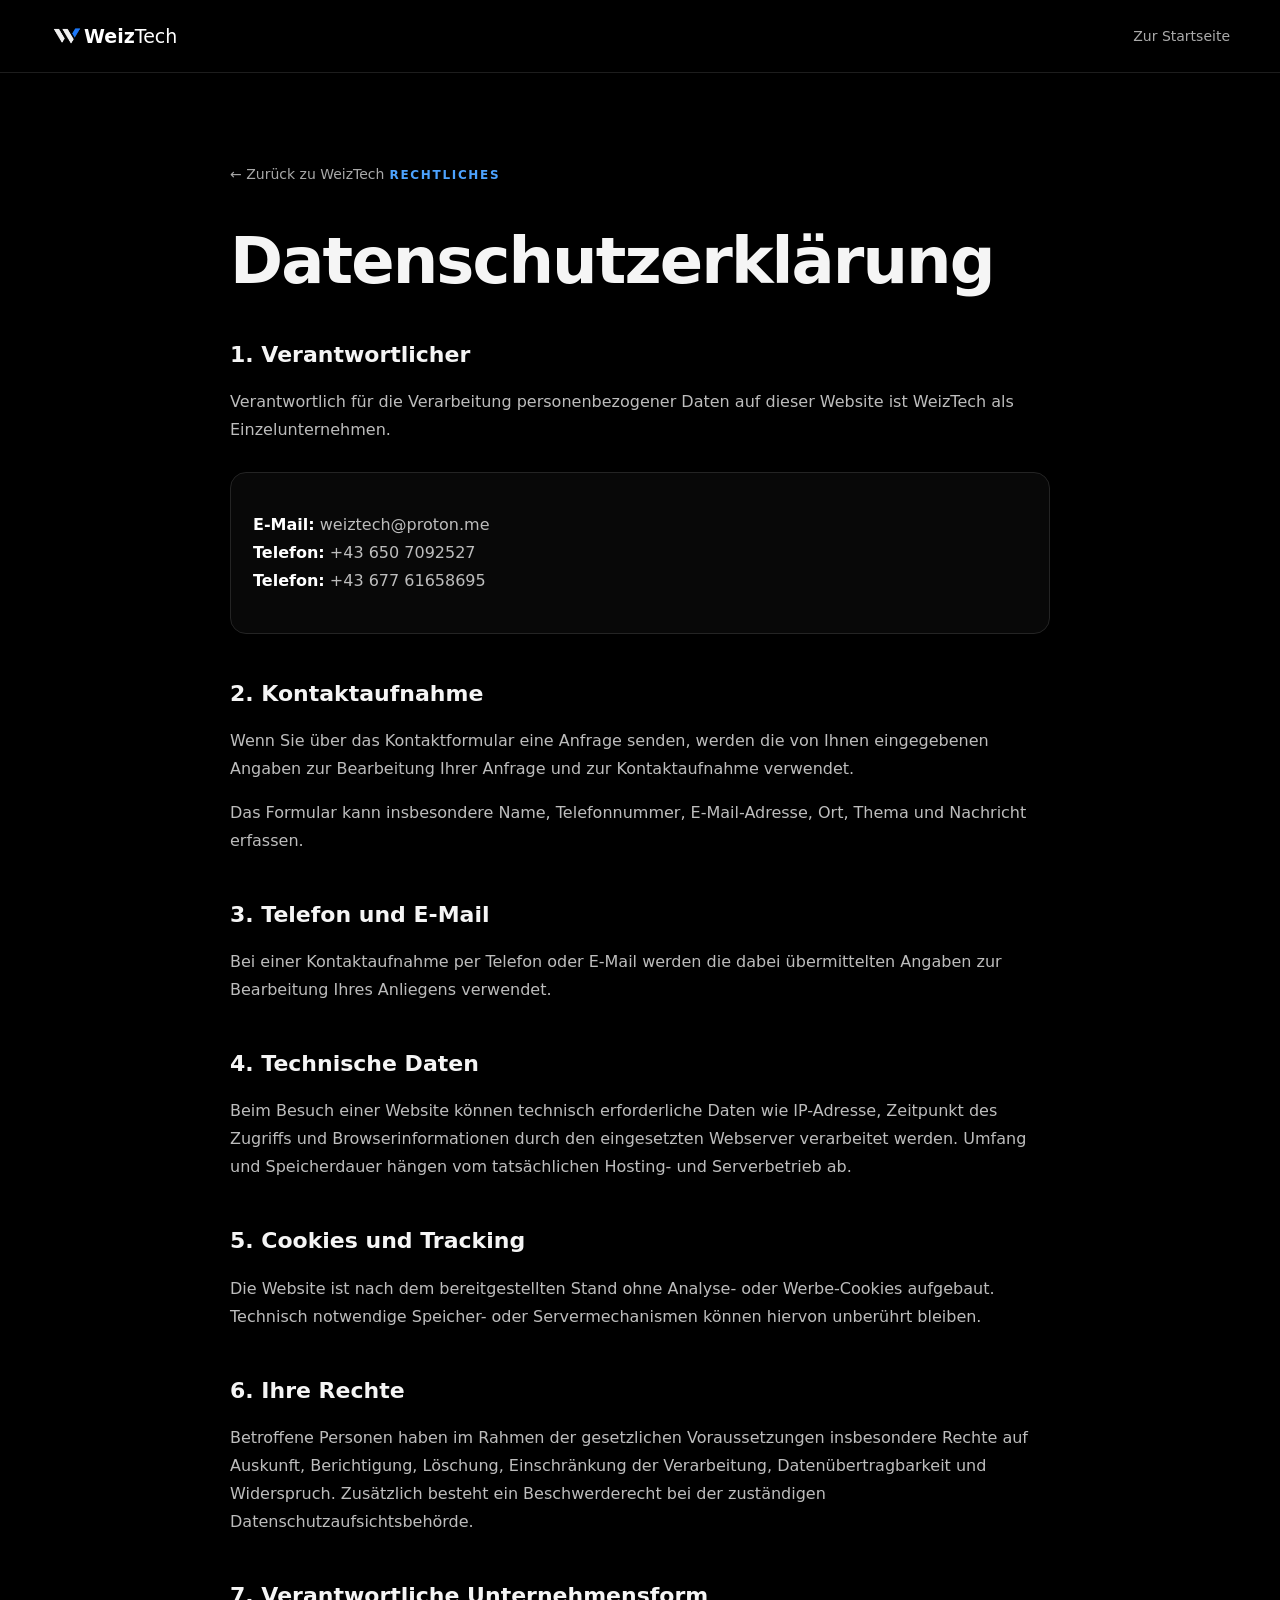
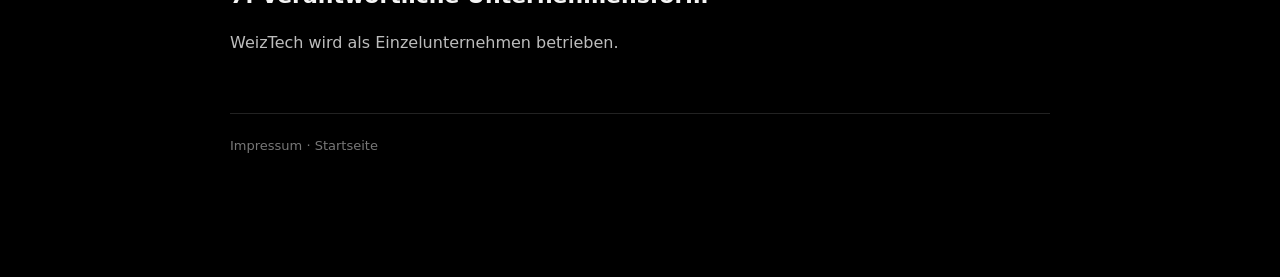
==== datenschutz.html @ 72f2fb41 "Update 1" ====
<!doctype html>
<html lang="de">
<head>
  <meta charset="utf-8">
  <meta name="viewport" content="width=device-width, initial-scale=1">
  <meta name="robots" content="index,follow">
  <meta name="theme-color" content="#000000">
  <title>Datenschutz – WeizTech</title>
  <link rel="icon" href="assets/favicon.png" type="image/png">
  <link rel="stylesheet" href="styles.css?v=legal-1">
</head>
<body class="legal-page">
  <header class="site-header legal-header">
    <div class="container header-inner">
      <a class="brand" href="index.html" aria-label="WeizTech Startseite">
        <img src="assets/favicon.png" alt="">
        <span><b>Weiz</b>Tech</span>
      </a>
      <a class="legal-nav-link" href="index.html">Zur Startseite</a>
    </div>
  </header>
  <main class="legal-main">
    <div class="container legal-wrap">
      <a class="legal-back" href="index.html">← Zurück zu WeizTech</a>
      <span class="legal-kicker">Rechtliches</span>
      <h1>Datenschutzerklärung</h1>

      <h2>1. Verantwortlicher</h2>
      <p>Verantwortlich für die Verarbeitung personenbezogener Daten auf dieser Website ist WeizTech als Einzelunternehmen.</p>
      <div class="legal-contact">
        <p><strong>E-Mail:</strong> <a href="mailto:weiztech@proton.me">weiztech@proton.me</a><br>
        <strong>Telefon:</strong> <a href="tel:+436507092527">+43 650 7092527</a><br>
        <strong>Telefon:</strong> <a href="tel:+4367761658695">+43 677 61658695</a></p>
      </div>
      <h2>2. Kontaktaufnahme</h2>
      <p>Wenn Sie über das Kontaktformular eine Anfrage senden, werden die von Ihnen eingegebenen Angaben zur Bearbeitung Ihrer Anfrage und zur Kontaktaufnahme verwendet.</p>
      <p>Das Formular kann insbesondere Name, Telefonnummer, E-Mail-Adresse, Ort, Thema und Nachricht erfassen.</p>

      <h2>3. Telefon und E-Mail</h2>
      <p>Bei einer Kontaktaufnahme per Telefon oder E-Mail werden die dabei übermittelten Angaben zur Bearbeitung Ihres Anliegens verwendet.</p>

      <h2>4. Technische Daten</h2>
      <p>Beim Besuch einer Website können technisch erforderliche Daten wie IP-Adresse, Zeitpunkt des Zugriffs und Browserinformationen durch den eingesetzten Webserver verarbeitet werden. Umfang und Speicherdauer hängen vom tatsächlichen Hosting- und Serverbetrieb ab.</p>

      <h2>5. Cookies und Tracking</h2>
      <p>Die Website ist nach dem bereitgestellten Stand ohne Analyse- oder Werbe-Cookies aufgebaut. Technisch notwendige Speicher- oder Servermechanismen können hiervon unberührt bleiben.</p>

      <h2>6. Ihre Rechte</h2>
      <p>Betroffene Personen haben im Rahmen der gesetzlichen Voraussetzungen insbesondere Rechte auf Auskunft, Berichtigung, Löschung, Einschränkung der Verarbeitung, Datenübertragbarkeit und Widerspruch. Zusätzlich besteht ein Beschwerderecht bei der zuständigen Datenschutzaufsichtsbehörde.</p>

      <h2>7. Verantwortliche Unternehmensform</h2>
      <p>WeizTech wird als Einzelunternehmen betrieben.</p>

      <div class="legal-footer"><a href="impressum.html">Impressum</a> · <a href="index.html">Startseite</a></div>
    </div>
  </main>
</body>
</html>
---- styles.css ----
:root {
  --bg: #08090b;
  --bg-soft: #0d0f12;
  --panel: #111418;
  --panel-strong: #15181d;
  --line: #262a30;
  --line-soft: #1a1d22;
  --text: #f3f5f7;
  --muted: #9aa1aa;
  --muted-2: #707781;
  --accent: #7db2ff;
  --accent-strong: #4d93ff;
  --accent-soft: rgba(125,178,255,.12);
  --success: #84c7a0;
  --radius-sm: 12px;
  --radius: 18px;
  --container: 1180px;
  --shadow: 0 24px 70px rgba(0,0,0,.26);
  --ease: cubic-bezier(.2,.7,.2,1);
}

* { box-sizing: border-box; }
html { scroll-behavior: smooth; }
body {
  margin: 0;
  background: var(--bg);
  color: var(--text);
  font-family: Inter, ui-sans-serif, system-ui, -apple-system, BlinkMacSystemFont, "Segoe UI", sans-serif;
  font-size: 16px;
  line-height: 1.6;
  -webkit-font-smoothing: antialiased;
  text-rendering: optimizeLegibility;
}
body.nav-open { overflow: hidden; }
a { color: inherit; text-decoration: none; }
button, input, select, textarea { font: inherit; }
button { color: inherit; }
img { display: block; max-width: 100%; }
svg { display: block; }

.container { width: min(var(--container), calc(100% - 48px)); margin-inline: auto; }
.section { padding: 120px 0; position: relative; }
.section-heading { display: flex; align-items: end; justify-content: space-between; gap: 80px; margin-bottom: 54px; }
.section-heading > div { max-width: 680px; }
.section-heading > p { max-width: 360px; color: var(--muted); margin: 0 0 5px; }
.section-heading.left { display: block; }
.section-heading.left > p { max-width: 620px; margin-top: 18px; }
.section-heading h2 { margin: 11px 0 0; font-size: clamp(2.2rem, 4vw, 4rem); line-height: 1.03; letter-spacing: -.045em; font-weight: 680; }
.kicker { display: inline-flex; align-items: center; gap: 10px; color: #c3c8ce; font-size: .73rem; line-height: 1; letter-spacing: .17em; text-transform: uppercase; font-weight: 700; }
.kicker::before { content: ""; width: 18px; height: 1px; background: var(--accent); }
.kicker.light { color: #dfe5eb; }
.skip-link { position: fixed; left: 18px; top: 18px; z-index: 200; padding: 10px 14px; border-radius: 8px; background: var(--text); color: #111; transform: translateY(-160%); transition: transform .2s ease; }
.skip-link:focus { transform: translateY(0); }

.site-header { position: sticky; top: 0; z-index: 100; background: rgba(8,9,11,.86); backdrop-filter: blur(14px); border-bottom: 1px solid rgba(255,255,255,.05); }
.header-inner { min-height: 76px; display: flex; align-items: center; justify-content: space-between; gap: 32px; }
.brand, .footer-logo { display: inline-flex; align-items: center; }
.brand-logo { width: 164px; height: auto; display: block; object-fit: contain; }
.footer-logo-img { width: 150px; height: auto; display: block; object-fit: contain; }
.main-nav { display: flex; align-items: center; gap: 28px; }
.main-nav > a { position: relative; color: #b2b8bf; font-size: .91rem; font-weight: 560; transition: color .2s ease; }
.main-nav > a:not(.nav-cta)::after { content: ""; position: absolute; height: 1px; left: 0; right: 100%; bottom: -6px; background: var(--accent); transition: right .25s var(--ease); }
.main-nav > a:hover, .main-nav > a:focus-visible { color: var(--text); }
.main-nav > a:not(.nav-cta):hover::after, .main-nav > a:not(.nav-cta):focus-visible::after { right: 0; }
.nav-cta { display: inline-flex; align-items: center; gap: 7px; border: 1px solid #344359; background: rgba(125,178,255,.08); padding: 10px 14px; border-radius: 10px; color: var(--text) !important; }
.nav-cta:hover { border-color: #506987; background: rgba(125,178,255,.14); }
.menu-toggle { display: none; width: 44px; height: 44px; padding: 0; border: 1px solid var(--line); border-radius: 10px; background: var(--panel); align-items: center; justify-content: center; flex-direction: column; gap: 4px; cursor: pointer; }
.menu-toggle span { display: block; width: 18px; height: 1px; background: var(--text); }

.hero { padding: 96px 0 100px; overflow: hidden; }
.hero::before { content: ""; position: absolute; inset: 0; pointer-events: none; background: radial-gradient(circle at 86% 25%, rgba(77,147,255,.11), transparent 28%), linear-gradient(180deg, rgba(255,255,255,.02), transparent 32%); }
.hero-grid { display: grid; grid-template-columns: minmax(0,1.13fr) minmax(390px,.87fr); gap: 92px; align-items: center; position: relative; }
.hero-copy { max-width: 730px; }
.eyebrow { display: inline-flex; align-items: center; gap: 9px; padding: 8px 11px; border: 1px solid #27313d; background: rgba(255,255,255,.015); border-radius: 999px; color: #aeb7c1; font-size: .77rem; font-weight: 650; letter-spacing: .08em; text-transform: uppercase; }
.status-dot { width: 7px; height: 7px; border-radius: 50%; background: var(--success); box-shadow: 0 0 0 4px rgba(132,199,160,.08); }
.hero h1 { margin: 26px 0 0; max-width: 850px; font-size: clamp(3.5rem, 7.1vw, 6.4rem); line-height: .95; letter-spacing: -.065em; font-weight: 720; }
.hero h1 span { color: #8f98a2; }
.hero-lead { max-width: 650px; margin: 28px 0 0; color: #a7afb8; font-size: clamp(1.02rem, 1.7vw, 1.2rem); line-height: 1.6; }
.hero-actions { display: flex; gap: 12px; flex-wrap: wrap; margin-top: 34px; }
.button { min-height: 50px; display: inline-flex; align-items: center; justify-content: center; gap: 9px; padding: 0 18px; border-radius: 11px; border: 1px solid transparent; font-size: .92rem; font-weight: 700; transition: transform .2s var(--ease), background .2s ease, border-color .2s ease, opacity .2s ease; cursor: pointer; }
.button:hover { transform: translateY(-2px); }
.button:active { transform: translateY(0); }
.button:focus-visible, a:focus-visible, summary:focus-visible, input:focus-visible, select:focus-visible, textarea:focus-visible { outline: 2px solid var(--accent); outline-offset: 3px; }
.button-primary { color: #081019; background: #d9e8ff; border-color: #d9e8ff; box-shadow: 0 10px 26px rgba(77,147,255,.11); }
.button-primary:hover { background: #eef5ff; border-color: #eef5ff; }
.button-primary:disabled { cursor: wait; opacity: .62; transform: none; }
.button-quiet { color: #c1c7cf; border-color: var(--line); background: rgba(255,255,255,.02); }
.button-quiet:hover { color: var(--text); border-color: #3a4047; background: rgba(255,255,255,.04); }
.button.full { width: 100%; }
.hero-price { display: flex; align-items: center; gap: 12px; margin-top: 48px; padding-top: 18px; border-top: 1px solid var(--line-soft); max-width: 620px; }
.hero-price-label { color: var(--muted-2); font-size: .74rem; text-transform: uppercase; letter-spacing: .14em; }
.hero-price strong { font-size: 2rem; line-height: 1; letter-spacing: -.05em; }
.hero-price > span:nth-of-type(2) { color: var(--muted); font-size: .83rem; line-height: 1.35; }
.hero-price a { margin-left: auto; color: #b8d4ff; font-size: .86rem; font-weight: 700; }

.hero-panel { position: relative; border: 1px solid #2a2f36; background: linear-gradient(180deg, #121519, #0e1013); border-radius: 22px; overflow: hidden; box-shadow: var(--shadow); }
.hero-panel::after { content: ""; position: absolute; width: 220px; height: 220px; right: -80px; top: -90px; border-radius: 50%; background: rgba(77,147,255,.09); filter: blur(30px); pointer-events: none; }
.panel-topline { display: flex; justify-content: space-between; gap: 16px; padding: 15px 18px; border-bottom: 1px solid var(--line); color: #737b85; font-size: .69rem; letter-spacing: .14em; font-weight: 700; }
.panel-live { display: inline-flex; align-items: center; gap: 7px; color: #94cba9; letter-spacing: .06em; text-transform: none; }
.panel-live i { width: 6px; height: 6px; border-radius: 50%; background: #84c7a0; }
.panel-main { display: grid; grid-template-columns: 50px 1fr; gap: 20px; padding: 40px 34px 34px; }
.panel-number { color: #4d5560; font-size: .76rem; letter-spacing: .12em; }
.mini-label { display: block; color: #6c7480; font-size: .68rem; letter-spacing: .14em; font-weight: 700; }
.panel-main h2 { margin: 11px 0 9px; font-size: clamp(1.65rem, 3vw, 2.45rem); line-height: 1.04; letter-spacing: -.045em; }
.panel-main p { margin: 0; color: var(--muted); }
.panel-list { border-top: 1px solid var(--line); }
.panel-list div { display: flex; justify-content: space-between; align-items: center; min-height: 59px; padding: 0 34px; border-bottom: 1px solid var(--line); color: #cdd2d8; }
.panel-list b { color: #66707c; font-weight: 500; transition: transform .2s ease, color .2s ease; }
.panel-list div:hover b { color: var(--accent); transform: translateX(3px); }
.panel-link { display: flex; justify-content: space-between; align-items: center; padding: 16px 34px; color: #b8d4ff; font-size: .87rem; font-weight: 720; }

.trust-bar { border-top: 1px solid var(--line-soft); border-bottom: 1px solid var(--line-soft); background: #0b0d10; }
.trust-grid { display: grid; grid-template-columns: repeat(4,1fr); }
.trust-grid > div { position: relative; min-height: 116px; padding: 25px 24px; border-right: 1px solid var(--line-soft); }
.trust-grid > div:first-child { border-left: 1px solid var(--line-soft); }
.trust-index { display: block; margin-bottom: 17px; color: #535b65; font-size: .65rem; letter-spacing: .12em; }
.trust-grid strong { display: block; font-size: .95rem; }
.trust-grid p { margin: 4px 0 0; color: var(--muted); font-size: .82rem; }

.services-grid { display: grid; grid-template-columns: repeat(3,1fr); gap: 12px; }
.service-card { position: relative; display: flex; flex-direction: column; min-height: 294px; padding: 24px; border: 1px solid var(--line); border-radius: var(--radius); background: #0e1013; transition: transform .25s var(--ease), border-color .25s ease, background .25s ease; overflow: hidden; }
.service-card::before { content: ""; position: absolute; inset: 0; pointer-events: none; background: linear-gradient(145deg, rgba(255,255,255,.025), transparent 40%); opacity: .65; }
.service-card:hover { transform: translateY(-5px); border-color: #3a414a; background: #111419; }
.service-card-featured { min-height: 320px; border-color: #36475e; background: linear-gradient(180deg, rgba(125,178,255,.065), #111419 46%); box-shadow: inset 0 1px 0 rgba(255,255,255,.035); }
.service-card-top { display: flex; justify-content: space-between; align-items: center; }
.service-icon { width: 42px; height: 42px; display: grid; place-items: center; border: 1px solid #2b333d; border-radius: 11px; background: rgba(255,255,255,.025); color: #c8d8ed; }
.service-icon svg { width: 20px; height: 20px; fill: none; stroke: currentColor; stroke-width: 1.6; stroke-linecap: round; stroke-linejoin: round; }
.service-arrow { color: #656d77; transition: transform .2s ease, color .2s ease; }
.service-card:hover .service-arrow { color: var(--accent); transform: translate(2px,-2px); }
.service-no { margin-top: 28px; color: #515963; font-size: .68rem; letter-spacing: .15em; }
.service-card h3 { margin: 7px 0 8px; font-size: 1.42rem; letter-spacing: -.03em; }
.service-card p { margin: 0; color: var(--muted); font-size: .9rem; }
.service-link { display: inline-flex; align-items: center; gap: 8px; margin-top: auto; padding-top: 20px; color: #b7d2fa; font-size: .82rem; font-weight: 700; }
.service-link span { transition: transform .2s ease; }
.service-card:hover .service-link span { transform: translateX(3px); }
.scope-note { display: flex; align-items: center; gap: 13px; margin-top: 18px; padding: 15px 17px; border-top: 1px solid var(--line-soft); color: var(--muted); }
.scope-note p { margin: 0; font-size: .84rem; }
.scope-note strong { color: #dfe3e8; }
.scope-icon { flex: 0 0 auto; width: 22px; height: 22px; display: grid; place-items: center; border: 1px solid #38404a; border-radius: 50%; color: #afb6bf; font-size: .75rem; font-weight: 800; }

.pricing-section { background: #0b0d10; border-top: 1px solid var(--line-soft); border-bottom: 1px solid var(--line-soft); }
.pricing-shell { position: relative; }
.pricing-card { display: grid; grid-template-columns: 1.05fr .95fr; border: 1px solid #343a42; border-radius: 20px; background: #101317; overflow: hidden; box-shadow: var(--shadow); }
.pricing-main { padding: 36px 38px 34px; border-right: 1px solid var(--line); }
.price-eyebrow { display: block; color: #737c88; font-size: .73rem; text-transform: uppercase; letter-spacing: .13em; font-weight: 700; }
.price { margin-top: 14px; font-size: clamp(5rem, 11vw, 8rem); font-weight: 760; line-height: .88; letter-spacing: -.08em; }
.price span { font-size: .31em; vertical-align: top; margin: 10px 6px 0 0; letter-spacing: -.02em; }
.pricing-main > p { margin: 18px 0 28px; color: var(--muted); }
.pricing-detail { display: flex; flex-direction: column; justify-content: center; padding: 32px 36px; }
.pricing-detail > div:not(.pricing-note) { display: flex; justify-content: space-between; gap: 20px; padding: 19px 0; border-bottom: 1px solid var(--line); color: #b2b9c2; font-size: .9rem; }
.pricing-detail strong { color: var(--text); }
.pricing-note { display: flex; gap: 10px; margin-top: 22px; color: #a8b0b9; font-size: .82rem; }
.pricing-note p { margin: 0; }
.check-mark { color: #9ec5ff; }
.pricing-trust { display: grid; grid-template-columns: repeat(3,1fr); gap: 1px; margin-top: 14px; background: var(--line); border: 1px solid var(--line); border-radius: 14px; overflow: hidden; }
.pricing-trust span, .pricing-trust p { background: #0f1114; margin: 0; padding: 14px 15px; }
.pricing-trust span { color: #a8c9f5; font-weight: 700; }
.pricing-trust p { color: var(--muted); font-size: .82rem; padding-left: 0; }

.compact-section { padding-top: 105px; }
.steps-grid { display: grid; grid-template-columns: repeat(4,1fr); gap: 12px; }
.step { display: grid; grid-template-columns: 44px 1fr; gap: 18px; min-height: 150px; padding: 21px; border-top: 1px solid var(--line); }
.step > span { color: #69727e; font-size: .7rem; letter-spacing: .12em; padding-top: 4px; }
.step h3 { margin: 0; font-size: 1.02rem; }
.step p { margin: 6px 0 0; color: var(--muted); font-size: .84rem; line-height: 1.5; }

.local-section { padding-top: 96px; }
.local-grid { display: grid; grid-template-columns: .75fr 1.25fr; gap: 80px; align-items: center; }
.local-card { min-height: 350px; padding: 26px; border: 1px solid var(--line); border-radius: 20px; background: #0d0f12; display: flex; flex-direction: column; justify-content: space-between; }
.local-mark { width: 118px; height: 118px; margin-top: auto; display: grid; place-items: center; border: 1px solid #334055; border-radius: 50%; color: #c8dbf8; font-size: 2.2rem; font-weight: 740; letter-spacing: -.06em; background: radial-gradient(circle, rgba(125,178,255,.12), transparent 68%); }
.local-card p { margin: 24px 0 0; font-size: 1.2rem; line-height: 1.15; font-weight: 650; }
.local-card p span { color: #818995; font-weight: 550; }
.location-tags { display: flex; gap: 8px; flex-wrap: wrap; margin-top: 24px; }
.location-tags span { border: 1px solid var(--line); border-radius: 999px; padding: 7px 10px; color: #afb6bf; font-size: .77rem; background: rgba(255,255,255,.02); }

.about-section { background: #0b0d10; border-top: 1px solid var(--line-soft); border-bottom: 1px solid var(--line-soft); }
.about-grid { display: grid; grid-template-columns: .72fr 1.28fr; gap: 90px; align-items: center; }
.about-brand { min-height: 300px; display: flex; flex-direction: column; justify-content: flex-end; padding: 28px; border: 1px solid var(--line); border-radius: 20px; background: linear-gradient(145deg, #101318, #0d0f12); }
.about-brand img { width: min(330px, 92%); height: auto; object-fit: contain; object-position: left center; }
.about-brand span { margin-top: 24px; color: var(--muted); font-size: .84rem; }

.faq-section { padding-bottom: 115px; }
.faq-layout { display: grid; grid-template-columns: .72fr 1.28fr; gap: 90px; align-items: start; }
.accordion details { border-top: 1px solid var(--line); }
.accordion details:last-child { border-bottom: 1px solid var(--line); }
.accordion summary { display: flex; justify-content: space-between; align-items: center; gap: 20px; padding: 22px 0; list-style: none; cursor: pointer; font-weight: 650; }
.accordion summary::-webkit-details-marker { display: none; }
.accordion summary::after { content: "+"; color: #6f7782; font-size: 1.35rem; font-weight: 400; transition: transform .2s ease; }
.accordion details[open] summary::after { transform: rotate(45deg); color: var(--accent); }
.accordion details p { margin: 0 0 20px; max-width: 720px; color: var(--muted); font-size: .9rem; }

.contact-section { padding: 112px 0 120px; background: #0b0d10; border-top: 1px solid var(--line-soft); }
.contact-grid { display: grid; grid-template-columns: .78fr 1.22fr; gap: 80px; align-items: start; }
.contact-copy h2 { margin: 14px 0 18px; font-size: clamp(2.6rem, 5vw, 4.5rem); line-height: .98; letter-spacing: -.055em; }
.contact-copy > p { max-width: 470px; color: var(--muted); }
.contact-price-note { display: flex; align-items: center; gap: 12px; max-width: 460px; margin-top: 28px; padding: 15px 17px; border: 1px solid #2d3540; border-radius: 13px; background: rgba(125,178,255,.055); }
.contact-price-note > span { color: #8b949f; font-size: .72rem; letter-spacing: .12em; text-transform: uppercase; }
.contact-price-note > strong { font-size: 1.45rem; letter-spacing: -.04em; }
.contact-price-note p { margin: 0 0 0 auto; color: #a6afb9; font-size: .79rem; }
.contact-options { display: grid; gap: 8px; margin-top: 26px; }
.contact-option { display: flex; align-items: center; gap: 13px; padding: 12px 0; border-top: 1px solid var(--line-soft); }
.contact-option-icon { width: 30px; height: 30px; display: grid; place-items: center; border: 1px solid #313740; border-radius: 9px; color: #bec5cd; font-size: .8rem; }
.contact-option small { display: block; color: #6d7680; font-size: .67rem; text-transform: uppercase; letter-spacing: .12em; }
.contact-option strong { font-size: .88rem; }
.setup-note { margin: 12px 0 0; color: #676f79; font-size: .78rem; }

.contact-form { border: 1px solid #2d333b; border-radius: 20px; padding: 30px; background: #101317; box-shadow: var(--shadow); }
.form-heading { margin-bottom: 24px; }
.form-heading h3 { margin: 9px 0 0; font-size: 1.55rem; letter-spacing: -.035em; }
.form-row { display: grid; grid-template-columns: 1fr 1fr; gap: 13px; }
.contact-form > label, .form-row > label { display: flex; flex-direction: column; gap: 7px; margin-bottom: 14px; color: #c6ccd3; font-size: .8rem; font-weight: 650; }
.contact-form label > span { color: #6d7680; font-weight: 500; }
.contact-form input, .contact-form select, .contact-form textarea { width: 100%; border: 1px solid #2a3037; background: #0b0d10; color: var(--text); border-radius: 10px; padding: 12px 13px; min-height: 46px; transition: border-color .2s ease, background .2s ease, box-shadow .2s ease; }
.contact-form input::placeholder, .contact-form textarea::placeholder { color: #505861; }
.contact-form textarea { resize: vertical; min-height: 128px; }
.contact-form select { appearance: none; background-image: linear-gradient(45deg, transparent 50%, #737c86 50%), linear-gradient(135deg, #737c86 50%, transparent 50%); background-position: calc(100% - 16px) 19px, calc(100% - 12px) 19px; background-size: 4px 4px, 4px 4px; background-repeat: no-repeat; padding-right: 32px; }
.contact-form input:focus, .contact-form select:focus, .contact-form textarea:focus { border-color: #4c6588; background: #0d1014; box-shadow: 0 0 0 3px rgba(125,178,255,.07); outline: none; }
.checkbox-label { display: flex !important; flex-direction: row !important; align-items: flex-start; gap: 10px; margin: 2px 0 17px !important; color: #808893 !important; font-size: .72rem !important; line-height: 1.45; font-weight: 500 !important; }
.checkbox-label input { width: 15px; min-width: 15px; height: 15px; min-height: 15px; margin: 2px 0 0; accent-color: var(--accent-strong); }
.checkbox-label a { color: #b7d2fa; text-decoration: underline; text-underline-offset: 2px; }
.form-hint { margin: 11px 0 0; color: #5f6872; font-size: .72rem; }
.form-status { min-height: 20px; margin-top: 12px; color: #df8d8d; font-size: .79rem; }
.form-status.success { color: #8cc6a3; }
.form-honeypot { position: absolute; left: -9999px; width: 1px; height: 1px; overflow: hidden; }

.site-footer { padding: 58px 0 24px; border-top: 1px solid var(--line-soft); background: #08090b; }
.footer-grid { display: grid; grid-template-columns: 1.35fr .65fr .65fr; gap: 70px; }
.footer-brand p { max-width: 320px; margin: 15px 0 0; color: #727b85; font-size: .83rem; }
.footer-grid h3 { margin: 0 0 14px; color: #aeb5bd; font-size: .73rem; letter-spacing: .13em; text-transform: uppercase; }
.footer-grid > div:not(.footer-brand) a { display: block; width: fit-content; margin: 8px 0; color: #737c87; font-size: .82rem; }
.footer-grid > div:not(.footer-brand) a:hover { color: #dbe0e5; }
.privacy-note { margin: 16px 0 0; color: #4f5760; font-size: .73rem; }
.footer-bottom { display: flex; justify-content: space-between; gap: 20px; margin-top: 48px; padding-top: 18px; border-top: 1px solid var(--line-soft); color: #505761; font-size: .72rem; }
.footer-bottom a:hover { color: #a7afb8; }

.mobile-cta { position: fixed; left: 16px; right: 16px; bottom: 14px; z-index: 90; transition: transform .25s var(--ease), opacity .2s ease; }
.mobile-cta a { display: flex; align-items: center; justify-content: center; gap: 8px; min-height: 50px; border: 1px solid #cfdff4; border-radius: 12px; background: #d9e8ff; color: #081019; font-size: .9rem; font-weight: 760; box-shadow: 0 14px 34px rgba(0,0,0,.34); }
.mobile-cta.is-hidden { opacity: 0; transform: translateY(16px); pointer-events: none; }

.reveal { opacity: 0; transform: translateY(20px); transition: opacity .65s var(--ease), transform .65s var(--ease); }
.reveal.visible { opacity: 1; transform: translateY(0); }
.delay-1 { transition-delay: .08s; }
.delay-2 { transition-delay: .15s; }
.delay-3 { transition-delay: .22s; }

@media (min-width: 761px) {
  .mobile-cta { display: none; }
}

@media (max-width: 980px) {
  .container { width: min(var(--container), calc(100% - 36px)); }
  .hero-grid { grid-template-columns: 1fr; gap: 48px; }
  .hero-copy { max-width: none; }
  .hero-panel { max-width: 650px; }
  .services-grid { grid-template-columns: repeat(2,1fr); }
  .steps-grid { grid-template-columns: repeat(2,1fr); }
  .local-grid, .about-grid, .faq-layout, .contact-grid { grid-template-columns: 1fr; gap: 44px; }
  .local-card { min-height: 280px; }
  .footer-grid { grid-template-columns: 1.2fr 1fr 1fr; gap: 28px; }
}

@media (max-width: 760px) {
  .section { padding: 82px 0; }
  .header-inner { min-height: 68px; }
  .menu-toggle { display: inline-flex; }
  .main-nav { position: fixed; left: 16px; right: 16px; top: 76px; display: grid; gap: 3px; padding: 9px; border: 1px solid #2a3037; border-radius: 16px; background: rgba(14,16,20,.98); box-shadow: var(--shadow); transform: translateY(-10px); opacity: 0; pointer-events: none; transition: opacity .2s ease, transform .2s ease; }
  .main-nav.open { opacity: 1; transform: translateY(0); pointer-events: auto; }
  .main-nav > a { padding: 12px; border-radius: 9px; }
  .main-nav > a:not(.nav-cta)::after { display: none; }
  .nav-cta { justify-content: space-between; margin-top: 3px; }
  .section-heading { display: block; margin-bottom: 38px; }
  .section-heading > p { margin-top: 16px; }
  .hero { padding: 66px 0 74px; }
  .hero h1 { font-size: clamp(3.1rem, 15vw, 5rem); }
  .hero-lead { font-size: 1rem; }
  .hero-actions { margin-top: 26px; }
  .hero-actions .button { width: 100%; }
  .hero-price { flex-wrap: wrap; gap: 10px; margin-top: 34px; }
  .hero-price a { flex-basis: 100%; margin-left: 0; margin-top: 5px; }
  .hero-panel { border-radius: 16px; }
  .panel-main { grid-template-columns: 34px 1fr; padding: 28px 20px 24px; gap: 12px; }
  .panel-list div { padding: 0 20px; min-height: 54px; }
  .panel-link { padding: 14px 20px; }
  .trust-grid { grid-template-columns: 1fr 1fr; }
  .trust-grid > div { min-height: 112px; padding: 20px 17px; }
  .services-grid { grid-template-columns: 1fr; }
  .service-card, .service-card-featured { min-height: 270px; }
  .pricing-card { grid-template-columns: 1fr; }
  .pricing-main { border-right: 0; border-bottom: 1px solid var(--line); padding: 28px 23px; }
  .pricing-detail { padding: 24px 23px; }
  .pricing-trust { grid-template-columns: 1fr; }
  .pricing-trust span, .pricing-trust p { padding: 11px 13px; }
  .pricing-trust span { padding-bottom: 0; background: #0f1114; }
  .steps-grid { grid-template-columns: 1fr; }
  .step { min-height: auto; padding: 17px 0; }
  .local-card { min-height: 260px; }
  .about-brand { min-height: 250px; }
  .brand-logo { width: 145px; }
  .footer-logo-img { width: 140px; }
  .faq-section { padding-bottom: 88px; }
  .contact-section { padding-bottom: 100px; }
  .contact-form { padding: 21px; border-radius: 16px; }
  .form-row { grid-template-columns: 1fr; gap: 0; }
  .contact-price-note { align-items: flex-start; flex-wrap: wrap; }
  .contact-price-note p { flex-basis: 100%; margin-left: 0; }
  .footer-grid { grid-template-columns: 1fr 1fr; gap: 36px 22px; }
  .footer-brand { grid-column: 1 / -1; }
  .footer-bottom { margin-top: 34px; }
}

@media (max-width: 480px) {
  .container { width: min(var(--container), calc(100% - 28px)); }
  .hero h1 { font-size: 3rem; }
  .hero-price strong { font-size: 1.8rem; }
  .trust-grid { grid-template-columns: 1fr; }
  .trust-grid > div { border-left: 1px solid var(--line-soft) !important; border-bottom: 1px solid var(--line-soft); }
  .trust-grid > div:last-child { border-bottom: 0; }
  .section-heading h2 { font-size: 2.35rem; }
  .price { font-size: 5.7rem; }
  .contact-copy h2 { font-size: 2.75rem; }
  .footer-grid { grid-template-columns: 1fr; }
}

@media (prefers-reduced-motion: reduce) {
  html { scroll-behavior: auto; }
  *, *::before, *::after { animation: none !important; transition-duration: .01ms !important; }
}

/* Final corporate refinements */
.nav-phone { display: inline-flex; align-items: center; gap: 7px; color: #b9c0c8 !important; font-size: .84rem !important; font-weight: 650 !important; white-space: nowrap; }
.nav-phone:hover { color: var(--text) !important; }
.local-card { min-height: 350px; }
.local-title { margin: 72px 0 0; font-size: clamp(2.2rem, 4vw, 3.6rem); line-height: .98; letter-spacing: -.055em; font-weight: 720; }
.local-title span { color: #7f8791; }
.local-meta { display: flex; justify-content: space-between; align-items: end; gap: 20px; padding-top: 22px; border-top: 1px solid var(--line); }
.local-meta strong { font-size: 1rem; letter-spacing: -.02em; }
.local-meta span { color: var(--muted-2); font-size: .75rem; text-align: right; }
.text-link { display: inline-flex; align-items: center; gap: 9px; margin-top: 25px; color: #c2d9f8; font-size: .84rem; font-weight: 700; }
.text-link span { transition: transform .2s ease; }
.text-link:hover span { transform: translate(3px,-2px); }
.footer-grid { grid-template-columns: 1.35fr .8fr .8fr .8fr; }
.mobile-cta { display: flex; gap: 8px; }
.mobile-cta .mobile-call { flex: 0 0 52px; }
.mobile-cta > a:last-child { flex: 1; }

@media (max-width: 980px) {
  .footer-grid { grid-template-columns: 1.2fr 1fr 1fr; }
}

@media (max-width: 760px) {
  .nav-phone { display: none; }
  .main-nav .nav-phone { display: flex; border-top: 1px solid var(--line-soft); margin-top: 3px; padding-top: 14px; }
  .local-title { margin-top: 56px; }
  .local-meta { align-items: flex-start; flex-direction: column; }
  .local-meta span { text-align: left; }
  .mobile-cta .mobile-call { flex-basis: 52px; }
  .footer-grid { grid-template-columns: 1fr 1fr; }
}

@media (max-width: 480px) {
  .footer-grid { grid-template-columns: 1fr; }
  .local-card { min-height: 290px; }
}


/* =========================================================
   WEIZTECH CORPORATE V2 — restrained tech-brand layer
   ========================================================= */

:root {
  --accent: #3f8cff;
  --accent-strong: #4d96ff;
  --ink: #070809;
  --panel: #0d1013;
  --panel-2: #111419;
  --line: #242a31;
  --line-soft: #191e24;
}

.site-header {
  backdrop-filter: blur(14px);
  background: rgba(7,8,9,.82);
}

.nav-phone {
  color: #aeb7c2;
  font-size: .82rem;
  font-weight: 650;
  letter-spacing: -.01em;
  white-space: nowrap;
}
.nav-phone:hover { color: var(--text); }

.hero {
  min-height: min(780px, 88vh);
  display: flex;
  align-items: center;
}
.hero h1 {
  font-size: clamp(4.4rem, 8vw, 7.8rem);
  line-height: .91;
  letter-spacing: -.075em;
  max-width: 880px;
}
.hero h1 span { color: #7eaef5; }
.hero-lead { max-width: 610px; font-size: 1.06rem; }
.hero-price { margin-top: 38px; }
.hero-price > span:nth-of-type(2) b {
  display: inline-block;
  margin-top: 5px;
  color: #cfd7e0;
  font-size: .72rem;
  font-weight: 650;
}

.hero-panel {
  border-radius: 14px;
  box-shadow: none;
  background: #0c0f12;
}
.hero-panel::after { display: none; }

.trust-bar { background: #080a0c; }
.trust-grid > div { min-height: 104px; }

.services-grid {
  grid-template-columns: repeat(12, 1fr);
}
.services-grid .service-card {
  grid-column: span 4;
  border-radius: 12px;
  min-height: 275px;
}
.services-grid .service-card-featured {
  grid-column: span 6;
  min-height: 315px;
}
.services-grid .service-card:nth-child(2) { grid-column: span 3; }
.services-grid .service-card:nth-child(3) { grid-column: span 3; }
.services-grid .service-card:nth-child(4) { grid-column: span 4; }
.services-grid .service-card:nth-child(5) { grid-column: span 4; }
.services-grid .service-card:nth-child(6) { grid-column: span 4; }

.service-card {
  border-radius: 12px;
  background: #0c0f12;
  box-shadow: none;
}
.service-card::before { display: none; }
.service-card:hover {
  transform: translateY(-3px);
  border-color: #39414a;
  background: #101419;
}
.service-card-featured {
  background: #10151b;
  border-color: #31445d;
}

.pricing-section { background: #080a0c; }
.pricing-card {
  border-radius: 14px;
  box-shadow: none;
}
.price { font-size: clamp(6rem, 13vw, 10rem); }
.pricing-main > p strong {
  display: inline-block;
  margin-top: 4px;
  color: #d3dae2;
  font-size: .76rem;
}

.compact-section { padding-bottom: 92px; }
.step { border-top-color: #20252b; }
.step:hover { border-top-color: #3b424b; }

.local-section { padding-top: 110px; }
.local-grid { gap: 92px; }
.local-card {
  min-height: 390px;
  border-radius: 14px;
  padding: 26px;
  background: #0c0f12;
  box-shadow: none;
}
.local-card-top {
  display: flex;
  align-items: center;
  justify-content: space-between;
}
.local-code {
  color: #59626c;
  font-size: .66rem;
  font-weight: 700;
  letter-spacing: .14em;
}
.local-word {
  margin-top: auto;
  font-size: clamp(4.8rem, 10vw, 8.5rem);
  line-height: .8;
  font-weight: 780;
  letter-spacing: -.09em;
}
.local-word span { color: var(--accent); }
.local-meta {
  display: flex;
  gap: 16px;
  margin-top: 30px;
  padding-top: 16px;
  border-top: 1px solid var(--line);
  color: #69727d;
  font-size: .62rem;
  font-weight: 750;
  letter-spacing: .14em;
}

.manifesto-section {
  padding: 155px 0;
  background: #080a0c;
  border-top: 1px solid var(--line-soft);
  border-bottom: 1px solid var(--line-soft);
}
.manifesto { max-width: 1000px; }
.manifesto h2 {
  margin: 20px 0 25px;
  font-size: clamp(4rem, 9vw, 8.8rem);
  line-height: .86;
  letter-spacing: -.085em;
}
.manifesto h2 span { color: #6e7884; }
.manifesto p {
  max-width: 520px;
  margin: 0;
  color: #929ba6;
  font-size: 1rem;
}

.about-brand {
  min-height: 330px;
  border-radius: 14px;
  background: #0c0f12;
  box-shadow: none;
  justify-content: center;
}
.about-brand .about-index {
  align-self: flex-start;
  margin-bottom: auto;
  color: #59616b;
  font-size: .66rem;
  font-weight: 700;
  letter-spacing: .14em;
}
.about-brand img {
  width: min(360px, 94%);
}
.about-brand > span:last-child {
  align-self: flex-start;
  margin-top: 24px;
}

.contact-section {
  background: #07090b;
}
.contact-option {
  transition: color .2s ease, border-color .2s ease;
}
.contact-option:hover {
  border-color: #2d343c;
}
.contact-option strong {
  overflow-wrap: anywhere;
}

.mobile-cta a {
  background: #dceaff;
}

@media (max-width: 1100px) {
  .nav-phone { display: none; }
  .services-grid .service-card,
  .services-grid .service-card-featured,
  .services-grid .service-card:nth-child(2),
  .services-grid .service-card:nth-child(3),
  .services-grid .service-card:nth-child(4),
  .services-grid .service-card:nth-child(5),
  .services-grid .service-card:nth-child(6) { grid-column: span 6; }
}

@media (max-width: 760px) {
  .hero { min-height: auto; }
  .hero h1 { font-size: clamp(3.3rem, 16vw, 5.2rem); }
  .hero-price { margin-top: 30px; }
  .services-grid { display: grid; grid-template-columns: 1fr; }
  .services-grid .service-card,
  .services-grid .service-card-featured,
  .services-grid .service-card:nth-child(2),
  .services-grid .service-card:nth-child(3),
  .services-grid .service-card:nth-child(4),
  .services-grid .service-card:nth-child(5),
  .services-grid .service-card:nth-child(6) {
    grid-column: auto;
  }
  .manifesto-section { padding: 100px 0; }
  .manifesto h2 { font-size: clamp(3.5rem, 15vw, 5.8rem); }
  .local-card { min-height: 290px; }
  .local-word { font-size: 5rem; }
  .nav-phone { display: none; }
}


/* =========================================================
   WEIZTECH — black background + autumn promotion + compact mobile CTA
   ========================================================= */

:root {
  --bg: #000000;
  --bg-soft: #000000;
}

html, body { background: #000000; }
body { background: #000000; }
.site-header { background: #000000; backdrop-filter: none; }
.hero, .trust-bar, .pricing-section, .local-section, .manifesto-section, .about-section, .faq-section, .contact-section, .site-footer {
  background: #000000;
}
.hero::before { display: none; }

.promo-price {
  display: flex;
  align-items: baseline;
  gap: 14px;
  flex-wrap: wrap;
}
.promo-old {
  color: #68707a;
  font-size: clamp(1.4rem, 3vw, 2rem);
  font-weight: 650;
  text-decoration: line-through;
  text-decoration-thickness: 2px;
}
.pricing-main .price { margin: 0; }
.hero-price strong { position: relative; }
.hero-price strong::after {
  content: "statt 45 €";
  display: block;
  margin-top: -3px;
  color: #68707a;
  font-size: .72rem;
  font-weight: 650;
  text-decoration: line-through;
}
.contact-price-note p s { color: #68707a; text-decoration-thickness: 1.5px; }

.mobile-cta {
  transform-origin: center bottom;
  transition: transform .22s var(--ease), opacity .2s ease, left .22s var(--ease), right .22s var(--ease), bottom .22s var(--ease);
}
.mobile-cta a { min-height: 50px; }
.mobile-cta.is-compact {
  left: 28px;
  right: 28px;
  bottom: 10px;
}
.mobile-cta.is-compact a {
  min-height: 40px;
  border-radius: 9px;
  font-size: .82rem;
  box-shadow: 0 8px 24px rgba(0,0,0,.30);
}
.mobile-cta.is-compact .mobile-call {
  flex-basis: 42px;
}

@media (min-width: 761px) {
  .hero-price strong::after { display: none; }
}

@media (max-width: 480px) {
  .mobile-cta.is-compact { left: 18px; right: 18px; }
  .mobile-cta.is-compact .mobile-call { flex-basis: 40px; }
}


/* Final mobile CTA + secondary phone visibility */
#phone-link-2 { display: flex; }

@media (max-width: 760px) {
  .mobile-cta {
    left: auto;
    right: 14px;
    bottom: 12px;
    width: auto;
    display: flex;
    gap: 6px;
    align-items: center;
  }
  .mobile-cta .mobile-call {
    flex: 0 0 42px;
    width: 42px;
    min-height: 42px;
    border-radius: 50%;
  }
  .mobile-cta .mobile-book {
    flex: 0 0 auto;
    width: auto;
    min-height: 42px;
    padding: 0 13px;
    border-radius: 10px;
    font-size: .8rem;
  }
  .mobile-cta.is-compact {
    left: auto;
    right: 14px;
    bottom: 10px;
    width: auto;
  }
  .mobile-cta.is-compact .mobile-call {
    flex-basis: 36px;
    width: 36px;
    min-height: 36px;
  }
  .mobile-cta.is-compact .mobile-book {
    min-height: 36px;
    padding: 0 11px;
    border-radius: 9px;
    font-size: .75rem;
  }
}

@media (min-width: 761px) {
  .mobile-cta { display: none !important; }
}


/* Final visual cleanup: simple black panel, no green indicators, visible compact CTA */
.status-dot, .panel-live { display: none !important; }
.eyebrow { gap: 0; }

.hero-panel-simple {
  background: #000;
  border: 1px solid #252525;
  border-radius: 20px;
  box-shadow: none;
}
.hero-panel-simple::after { display: none; }
.hero-panel-simple .panel-topline {
  padding: 16px 20px;
  border-bottom: 1px solid #202020;
  color: #6f6f6f;
}
.hero-panel-simple .panel-topline span:last-child {
  color: #8d8d8d;
  letter-spacing: .1em;
}
.hero-panel-simple .panel-main {
  display: block;
  padding: 38px 30px 30px;
}
.hero-panel-simple .panel-main-copy { max-width: 470px; }
.hero-panel-simple .mini-label { color: #6f6f6f; }
.hero-panel-simple .panel-main h2 {
  margin: 13px 0 12px;
  font-size: clamp(2rem, 3.5vw, 3rem);
  line-height: .98;
}
.hero-panel-simple .panel-main p {
  max-width: 420px;
  color: #9b9b9b;
  line-height: 1.6;
}
.panel-highlights {
  display: grid;
  grid-template-columns: repeat(3, 1fr);
  border-top: 1px solid #202020;
  border-bottom: 1px solid #202020;
}
.panel-highlights > div {
  min-height: 92px;
  padding: 18px 20px;
  border-right: 1px solid #202020;
}
.panel-highlights > div:last-child { border-right: 0; }
.panel-highlights span {
  display: block;
  color: #f1f1f1;
  font-weight: 720;
  font-size: 1rem;
}
.panel-highlights small {
  display: block;
  margin-top: 4px;
  color: #717171;
  font-size: .74rem;
  line-height: 1.35;
}
.hero-panel-simple .panel-link {
  padding: 17px 20px;
  color: #dceaff;
}

/* CTA stays visible; it becomes tighter after scrolling. */
.mobile-cta {
  display: flex !important;
  position: fixed;
  left: auto !important;
  right: 14px !important;
  bottom: 12px !important;
  width: max-content !important;
  gap: 6px;
  align-items: center;
  opacity: 1 !important;
  transform: none !important;
  pointer-events: auto !important;
}
.mobile-cta.is-hidden { opacity: 1 !important; transform: none !important; pointer-events: auto !important; }
.mobile-cta .mobile-call {
  flex: 0 0 42px;
  width: 42px;
  min-height: 42px;
  border-radius: 50%;
}
.mobile-cta .mobile-book {
  flex: 0 0 auto;
  width: auto;
  min-height: 42px;
  padding: 0 13px;
  border-radius: 10px;
  font-size: .8rem;
}
.mobile-cta.is-compact {
  right: 12px !important;
  bottom: 10px !important;
}
.mobile-cta.is-compact .mobile-call {
  flex-basis: 36px;
  width: 36px;
  min-height: 36px;
}
.mobile-cta.is-compact .mobile-book {
  min-height: 36px;
  padding: 0 10px;
  border-radius: 9px;
  font-size: .74rem;
}
@media (min-width: 761px) { .mobile-cta { display: none !important; } }
@media (max-width: 560px) {
  .hero-panel-simple .panel-main { padding: 30px 22px 24px; }
  .panel-highlights { grid-template-columns: 1fr; }
  .panel-highlights > div { min-height: auto; border-right: 0; border-bottom: 1px solid #202020; }
  .panel-highlights > div:last-child { border-bottom: 0; }
}


.legal-page{min-height:100vh;background:#000;color:#f5f5f5}.legal-main{padding:clamp(44px,8vw,88px) 0 clamp(64px,10vw,120px)}.legal-wrap{max-width:820px;margin:0 auto}.legal-back{display:inline-flex;align-items:center;gap:8px;color:#a8a8a8;text-decoration:none;margin-bottom:34px;font-size:14px}.legal-back:hover{color:#fff}.legal-kicker{font-size:12px;letter-spacing:.14em;text-transform:uppercase;color:#4da3ff;font-weight:700}.legal-wrap h1{font-size:clamp(38px,6vw,64px);line-height:1.02;margin:10px 0 22px;letter-spacing:-.03em}.legal-wrap h2{font-size:22px;margin:42px 0 12px}.legal-wrap p,.legal-wrap li{color:#bdbdbd;line-height:1.75;font-size:16px}.legal-wrap ul{padding-left:22px}.legal-contact{border:1px solid #242424;border-radius:16px;padding:22px;margin-top:28px;background:#080808}.legal-contact strong{color:#fff}.legal-note{border-left:3px solid #4da3ff;padding:14px 18px;background:#070707;color:#c8c8c8;border-radius:0 10px 10px 0;margin:26px 0}.legal-footer{margin-top:56px;padding-top:22px;border-top:1px solid #222;color:#777;font-size:13px}.legal-header{border-bottom:1px solid #1d1d1d;background:#000}.legal-header .header-inner{min-height:72px}.legal-header .brand{text-decoration:none}.legal-header .brand img{width:34px;height:34px}.legal-header .brand span{font-size:19px;color:#fff}.legal-nav-link{color:#aaa;text-decoration:none;font-size:14px}.legal-nav-link:hover{color:#fff}@media(max-width:760px){.legal-main{padding-top:34px}.legal-wrap p,.legal-wrap li{font-size:15px}.legal-wrap h2{font-size:20px;margin-top:34px}.legal-contact{padding:18px}}

/* Herbst-Aktion – einmalige Intro-Animation */
.autumn-promo {
  position: fixed;
  inset: 0;
  z-index: 9999;
  display: grid;
  place-items: center;
  background: rgba(0,0,0,.97);
  opacity: 1;
  visibility: visible;
  transition: opacity .45s ease, visibility .45s ease;
  overflow: hidden;
}
.autumn-promo.is-done {
  opacity: 0;
  visibility: hidden;
  pointer-events: none;
}
.autumn-promo-inner {
  position: relative;
  z-index: 2;
  width: min(520px, calc(100% - 36px));
  padding: 34px 28px 30px;
  text-align: center;
  border: 1px solid #25292e;
  background: #050505;
  animation: autumn-card-in .5s ease both;
}
.autumn-kicker {
  display: block;
  color: #aeb5bd;
  font-size: .72rem;
  font-weight: 750;
  letter-spacing: .16em;
  text-transform: uppercase;
}
.autumn-price-animation {
  display: flex;
  align-items: center;
  justify-content: center;
  gap: 15px;
  margin-top: 18px;
  line-height: 1;
}
.autumn-old {
  color: #6f757c;
  font-size: clamp(2rem, 6vw, 3.2rem);
  text-decoration: line-through;
  text-decoration-thickness: 2px;
  animation: old-price-in .45s ease both;
}
.autumn-arrow {
  color: #68707a;
  font-size: 1.8rem;
  animation: arrow-in .45s .18s ease both;
}
.autumn-price-animation strong {
  color: #fff;
  font-size: clamp(3.4rem, 10vw, 5rem);
  letter-spacing: -.07em;
  animation: new-price-in .55s .34s cubic-bezier(.22,.9,.25,1.1) both;
}
.autumn-promo-inner p {
  margin: 14px auto 22px;
  color: #aab0b7;
  font-size: .9rem;
  line-height: 1.55;
}
.autumn-actions {
  display: flex;
  align-items: center;
  justify-content: center;
  gap: 10px;
  flex-wrap: wrap;
}
.autumn-cta {
  display: inline-flex;
  align-items: center;
  gap: 8px;
  min-height: 44px;
  padding: 0 17px;
  color: #fff;
  background: #1d74e8;
  border-radius: 10px;
  font-size: .88rem;
  font-weight: 750;
}
.autumn-cta:hover,
.autumn-cta:focus-visible { background: #3387f0; }
.autumn-close {
  min-height: 44px;
  padding: 0 17px;
  border: 1px solid #30343a;
  border-radius: 10px;
  background: transparent;
  color: #aab0b7;
  font: inherit;
  font-size: .88rem;
  font-weight: 650;
  cursor: pointer;
}
.autumn-close:hover,
.autumn-close:focus-visible { color: #fff; border-color: #555d67; }
.autumn-leaves { position: absolute; inset: 0; pointer-events: none; }
.leaf {
  position: absolute;
  top: -12vh;
  opacity: 0;
  font-size: clamp(1rem, 2.4vw, 1.7rem);
  animation: leaf-fall 2.4s linear infinite;
}
.leaf-1 { left: 9%; animation-delay: .05s; animation-duration: 2.35s; }
.leaf-2 { left: 24%; animation-delay: .42s; animation-duration: 2.8s; }
.leaf-3 { left: 42%; animation-delay: .85s; animation-duration: 2.45s; }
.leaf-4 { left: 63%; animation-delay: .25s; animation-duration: 3s; }
.leaf-5 { left: 79%; animation-delay: .68s; animation-duration: 2.6s; }
.leaf-6 { left: 91%; animation-delay: 1.02s; animation-duration: 2.9s; }

@keyframes autumn-card-in {
  from { transform: translateY(12px) scale(.98); opacity: 0; }
  to { transform: translateY(0) scale(1); opacity: 1; }
}
@keyframes old-price-in {
  from { opacity: 0; transform: translateX(-10px); }
  to { opacity: 1; transform: translateX(0); }
}
@keyframes arrow-in {
  from { opacity: 0; transform: translateX(-6px); }
  to { opacity: 1; transform: translateX(0); }
}
@keyframes new-price-in {
  from { opacity: 0; transform: translateX(10px) scale(.82); }
  to { opacity: 1; transform: translateX(0) scale(1); }
}
@keyframes leaf-fall {
  0% { transform: translate3d(0, -10vh, 0) rotate(0deg); opacity: 0; }
  15% { opacity: .78; }
  100% { transform: translate3d(30px, 120vh, 0) rotate(280deg); opacity: 0; }
}
@media (prefers-reduced-motion: reduce) {
  .autumn-promo, .autumn-promo-inner, .autumn-old, .autumn-arrow, .autumn-price-animation strong, .leaf { animation: none !important; }
  .autumn-promo { transition: opacity .2s ease, visibility .2s ease; }
}
@media (max-width: 520px) {
  .autumn-promo-inner { padding: 28px 19px 24px; }
  .autumn-price-animation { gap: 10px; }
}
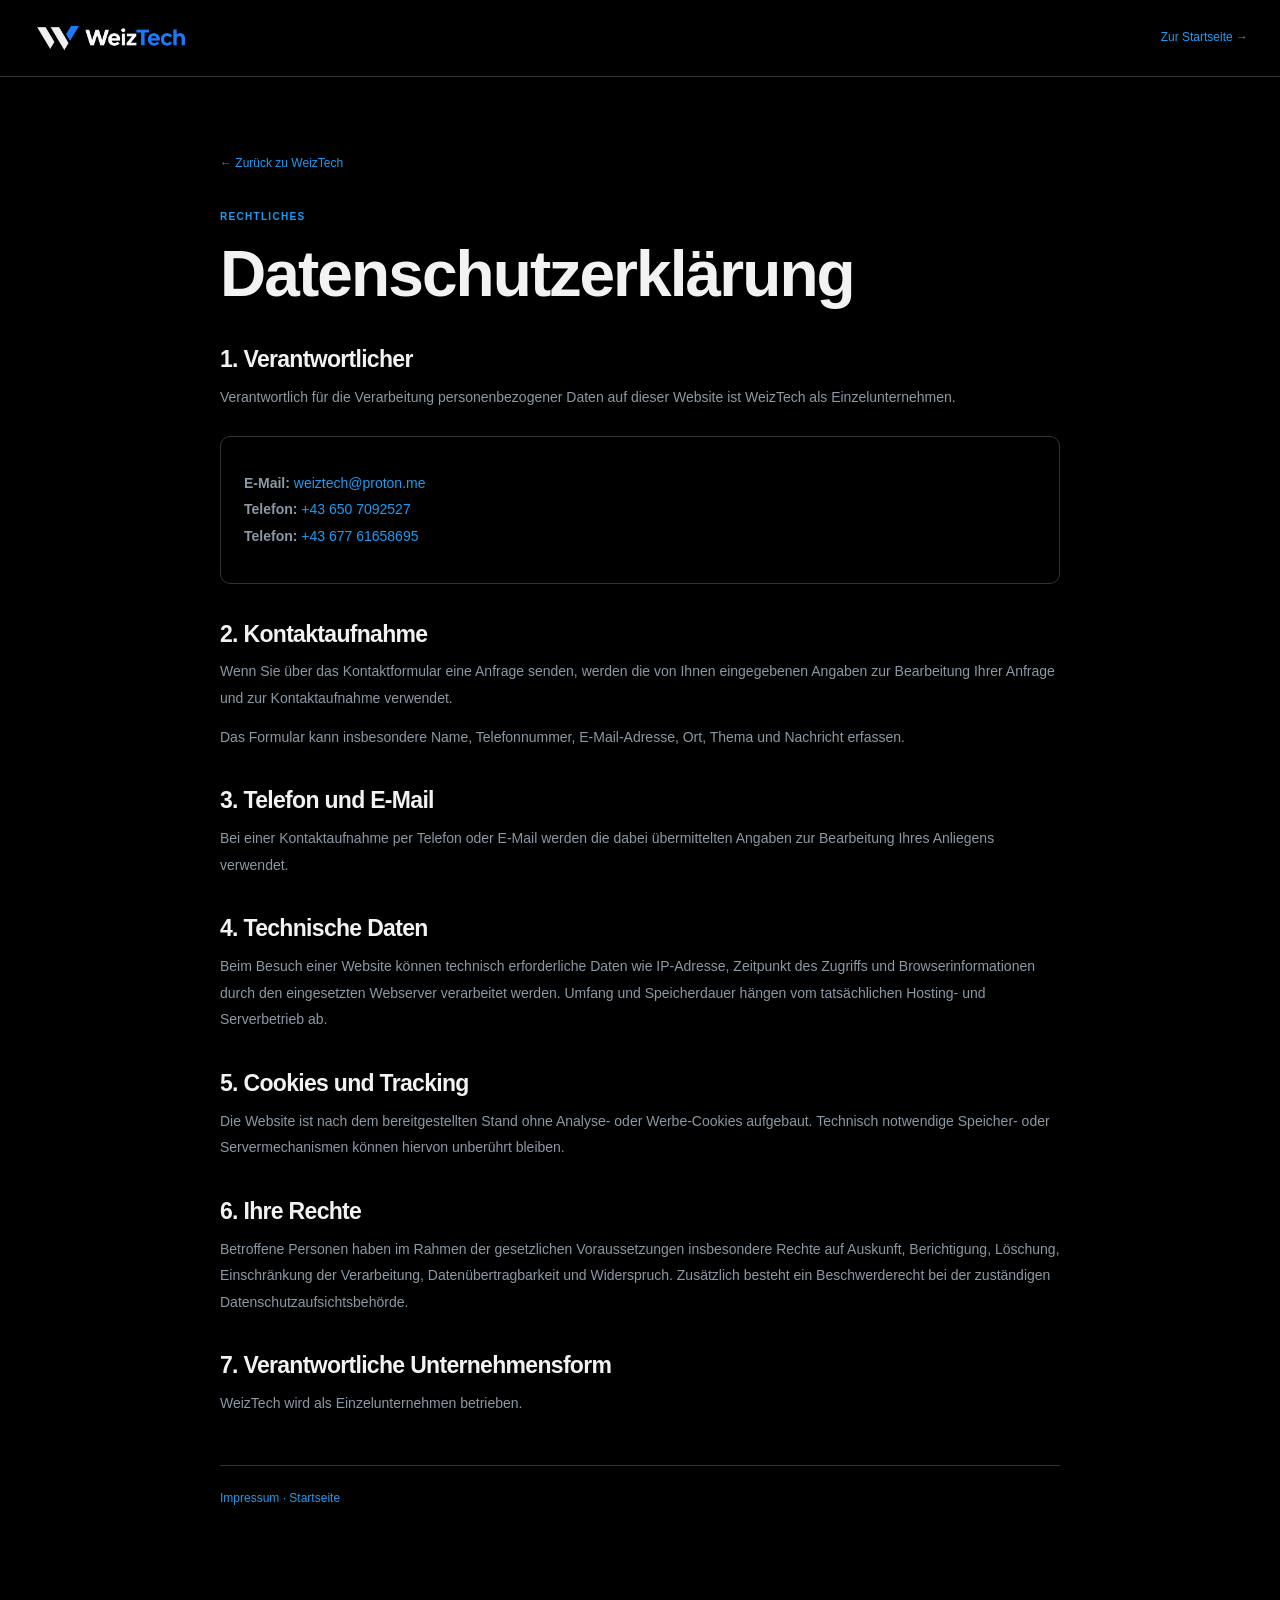
==== commit 8f31cb8f: "v3" ====
--- a/datenschutz.html
+++ b/datenschutz.html
@@ -1,22 +1,21 @@
 <!doctype html>
-<html lang="de">
+<html lang="de-AT">
 <head>
   <meta charset="utf-8">
   <meta name="viewport" content="width=device-width, initial-scale=1">
   <meta name="robots" content="index,follow">
-  <meta name="theme-color" content="#000000">
+  <meta name="theme-color" content="#0b1016">
+  <meta name="description" content="Datenschutzerklärung von WeizTech.">
   <title>Datenschutz – WeizTech</title>
-  <link rel="icon" href="assets/favicon.png" type="image/png">
-  <link rel="stylesheet" href="styles.css?v=legal-1">
+  <link rel="canonical" href="https://weiztech.store/datenschutz.html">
+  <link rel="icon" href="assets/favicon-new.png" type="image/png">
+  <link rel="stylesheet" href="styles.css?v=7.3">
 </head>
 <body class="legal-page">
   <header class="site-header legal-header">
     <div class="container header-inner">
-      <a class="brand" href="index.html" aria-label="WeizTech Startseite">
-        <img src="assets/favicon.png" alt="">
-        <span><b>Weiz</b>Tech</span>
-      </a>
-      <a class="legal-nav-link" href="index.html">Zur Startseite</a>
+      <a class="brand" href="index.html" aria-label="WeizTech Startseite"><img src="assets/weiztech-logo-new.png" alt="WeizTech" width="1082" height="235"></a>
+      <a class="legal-nav-link" href="index.html">Zur Startseite →</a>
     </div>
   </header>
   <main class="legal-main">
@@ -25,6 +24,7 @@
       <span class="legal-kicker">Rechtliches</span>
       <h1>Datenschutzerklärung</h1>
 
+      <!-- Datenschutztext gegen tatsächliches Hosting, Serverlogs und Backend-Verarbeitung prüfen. -->
       <h2>1. Verantwortlicher</h2>
       <p>Verantwortlich für die Verarbeitung personenbezogener Daten auf dieser Website ist WeizTech als Einzelunternehmen.</p>
       <div class="legal-contact">
@@ -32,6 +32,7 @@
         <strong>Telefon:</strong> <a href="tel:+436507092527">+43 650 7092527</a><br>
         <strong>Telefon:</strong> <a href="tel:+4367761658695">+43 677 61658695</a></p>
       </div>
+
       <h2>2. Kontaktaufnahme</h2>
       <p>Wenn Sie über das Kontaktformular eine Anfrage senden, werden die von Ihnen eingegebenen Angaben zur Bearbeitung Ihrer Anfrage und zur Kontaktaufnahme verwendet.</p>
       <p>Das Formular kann insbesondere Name, Telefonnummer, E-Mail-Adresse, Ort, Thema und Nachricht erfassen.</p>
--- a/styles.css
+++ b/styles.css
@@ -1,1002 +1,1537 @@
 :root {
-  --bg: #08090b;
-  --bg-soft: #0d0f12;
-  --panel: #111418;
-  --panel-strong: #15181d;
-  --line: #262a30;
-  --line-soft: #1a1d22;
-  --text: #f3f5f7;
-  --muted: #9aa1aa;
-  --muted-2: #707781;
-  --accent: #7db2ff;
-  --accent-strong: #4d93ff;
-  --accent-soft: rgba(125,178,255,.12);
-  --success: #84c7a0;
-  --radius-sm: 12px;
-  --radius: 18px;
-  --container: 1180px;
-  --shadow: 0 24px 70px rgba(0,0,0,.26);
-  --ease: cubic-bezier(.2,.7,.2,1);
+  color-scheme: dark;
+  --bg: #0b1016;
+  --bg-soft: #0f151d;
+  --surface: #121a23;
+  --surface-2: #17212c;
+  --surface-3: #1d2a37;
+  --line: #263545;
+  --line-soft: rgba(255,255,255,.08);
+  --text: #f7f9fb;
+  --muted: #9daab7;
+  --muted-2: #71808e;
+  --blue: #2f82ff;
+  --blue-light: #9bc5ff;
+  --blue-soft: rgba(47,130,255,.13);
+  --blue-border: rgba(90,158,255,.35);
+  --success: #94ddb3;
+  --danger: #ffc0ae;
+  --ink: #07111d;
+  --max: 1180px;
+  --radius: 16px;
+  --radius-sm: 10px;
+  --shadow: 0 30px 80px rgba(0,0,0,.28);
 }
 
 * { box-sizing: border-box; }
-html { scroll-behavior: smooth; }
+html { scroll-behavior: smooth; scroll-padding-top: 102px; }
 body {
   margin: 0;
+  min-width: 320px;
   background: var(--bg);
   color: var(--text);
-  font-family: Inter, ui-sans-serif, system-ui, -apple-system, BlinkMacSystemFont, "Segoe UI", sans-serif;
+  font-family: Inter, ui-sans-serif, -apple-system, BlinkMacSystemFont, "Segoe UI", sans-serif;
   font-size: 16px;
   line-height: 1.6;
   -webkit-font-smoothing: antialiased;
   text-rendering: optimizeLegibility;
 }
-body.nav-open { overflow: hidden; }
+body.menu-open { overflow: hidden; }
+button, input, select, textarea { font: inherit; }
 a { color: inherit; text-decoration: none; }
-button, input, select, textarea { font: inherit; }
-button { color: inherit; }
-img { display: block; max-width: 100%; }
+img { display: block; max-width: 100%; height: auto; }
+button, a, input, select, textarea, summary { -webkit-tap-highlight-color: transparent; }
+button { cursor: pointer; }
+h1, h2, h3, p { margin: 0; }
+h1, h2, h3 { line-height: 1.08; letter-spacing: -.03em; }
+p { color: var(--muted); }
 svg { display: block; }
-
-.container { width: min(var(--container), calc(100% - 48px)); margin-inline: auto; }
-.section { padding: 120px 0; position: relative; }
-.section-heading { display: flex; align-items: end; justify-content: space-between; gap: 80px; margin-bottom: 54px; }
-.section-heading > div { max-width: 680px; }
-.section-heading > p { max-width: 360px; color: var(--muted); margin: 0 0 5px; }
-.section-heading.left { display: block; }
-.section-heading.left > p { max-width: 620px; margin-top: 18px; }
-.section-heading h2 { margin: 11px 0 0; font-size: clamp(2.2rem, 4vw, 4rem); line-height: 1.03; letter-spacing: -.045em; font-weight: 680; }
-.kicker { display: inline-flex; align-items: center; gap: 10px; color: #c3c8ce; font-size: .73rem; line-height: 1; letter-spacing: .17em; text-transform: uppercase; font-weight: 700; }
-.kicker::before { content: ""; width: 18px; height: 1px; background: var(--accent); }
-.kicker.light { color: #dfe5eb; }
-.skip-link { position: fixed; left: 18px; top: 18px; z-index: 200; padding: 10px 14px; border-radius: 8px; background: var(--text); color: #111; transform: translateY(-160%); transition: transform .2s ease; }
-.skip-link:focus { transform: translateY(0); }
-
-.site-header { position: sticky; top: 0; z-index: 100; background: rgba(8,9,11,.86); backdrop-filter: blur(14px); border-bottom: 1px solid rgba(255,255,255,.05); }
-.header-inner { min-height: 76px; display: flex; align-items: center; justify-content: space-between; gap: 32px; }
-.brand, .footer-logo { display: inline-flex; align-items: center; }
-.brand-logo { width: 164px; height: auto; display: block; object-fit: contain; }
-.footer-logo-img { width: 150px; height: auto; display: block; object-fit: contain; }
-.main-nav { display: flex; align-items: center; gap: 28px; }
-.main-nav > a { position: relative; color: #b2b8bf; font-size: .91rem; font-weight: 560; transition: color .2s ease; }
-.main-nav > a:not(.nav-cta)::after { content: ""; position: absolute; height: 1px; left: 0; right: 100%; bottom: -6px; background: var(--accent); transition: right .25s var(--ease); }
-.main-nav > a:hover, .main-nav > a:focus-visible { color: var(--text); }
-.main-nav > a:not(.nav-cta):hover::after, .main-nav > a:not(.nav-cta):focus-visible::after { right: 0; }
-.nav-cta { display: inline-flex; align-items: center; gap: 7px; border: 1px solid #344359; background: rgba(125,178,255,.08); padding: 10px 14px; border-radius: 10px; color: var(--text) !important; }
-.nav-cta:hover { border-color: #506987; background: rgba(125,178,255,.14); }
-.menu-toggle { display: none; width: 44px; height: 44px; padding: 0; border: 1px solid var(--line); border-radius: 10px; background: var(--panel); align-items: center; justify-content: center; flex-direction: column; gap: 4px; cursor: pointer; }
-.menu-toggle span { display: block; width: 18px; height: 1px; background: var(--text); }
-
-.hero { padding: 96px 0 100px; overflow: hidden; }
-.hero::before { content: ""; position: absolute; inset: 0; pointer-events: none; background: radial-gradient(circle at 86% 25%, rgba(77,147,255,.11), transparent 28%), linear-gradient(180deg, rgba(255,255,255,.02), transparent 32%); }
-.hero-grid { display: grid; grid-template-columns: minmax(0,1.13fr) minmax(390px,.87fr); gap: 92px; align-items: center; position: relative; }
-.hero-copy { max-width: 730px; }
-.eyebrow { display: inline-flex; align-items: center; gap: 9px; padding: 8px 11px; border: 1px solid #27313d; background: rgba(255,255,255,.015); border-radius: 999px; color: #aeb7c1; font-size: .77rem; font-weight: 650; letter-spacing: .08em; text-transform: uppercase; }
-.status-dot { width: 7px; height: 7px; border-radius: 50%; background: var(--success); box-shadow: 0 0 0 4px rgba(132,199,160,.08); }
-.hero h1 { margin: 26px 0 0; max-width: 850px; font-size: clamp(3.5rem, 7.1vw, 6.4rem); line-height: .95; letter-spacing: -.065em; font-weight: 720; }
-.hero h1 span { color: #8f98a2; }
-.hero-lead { max-width: 650px; margin: 28px 0 0; color: #a7afb8; font-size: clamp(1.02rem, 1.7vw, 1.2rem); line-height: 1.6; }
-.hero-actions { display: flex; gap: 12px; flex-wrap: wrap; margin-top: 34px; }
-.button { min-height: 50px; display: inline-flex; align-items: center; justify-content: center; gap: 9px; padding: 0 18px; border-radius: 11px; border: 1px solid transparent; font-size: .92rem; font-weight: 700; transition: transform .2s var(--ease), background .2s ease, border-color .2s ease, opacity .2s ease; cursor: pointer; }
-.button:hover { transform: translateY(-2px); }
-.button:active { transform: translateY(0); }
-.button:focus-visible, a:focus-visible, summary:focus-visible, input:focus-visible, select:focus-visible, textarea:focus-visible { outline: 2px solid var(--accent); outline-offset: 3px; }
-.button-primary { color: #081019; background: #d9e8ff; border-color: #d9e8ff; box-shadow: 0 10px 26px rgba(77,147,255,.11); }
-.button-primary:hover { background: #eef5ff; border-color: #eef5ff; }
-.button-primary:disabled { cursor: wait; opacity: .62; transform: none; }
-.button-quiet { color: #c1c7cf; border-color: var(--line); background: rgba(255,255,255,.02); }
-.button-quiet:hover { color: var(--text); border-color: #3a4047; background: rgba(255,255,255,.04); }
-.button.full { width: 100%; }
-.hero-price { display: flex; align-items: center; gap: 12px; margin-top: 48px; padding-top: 18px; border-top: 1px solid var(--line-soft); max-width: 620px; }
-.hero-price-label { color: var(--muted-2); font-size: .74rem; text-transform: uppercase; letter-spacing: .14em; }
-.hero-price strong { font-size: 2rem; line-height: 1; letter-spacing: -.05em; }
-.hero-price > span:nth-of-type(2) { color: var(--muted); font-size: .83rem; line-height: 1.35; }
-.hero-price a { margin-left: auto; color: #b8d4ff; font-size: .86rem; font-weight: 700; }
-
-.hero-panel { position: relative; border: 1px solid #2a2f36; background: linear-gradient(180deg, #121519, #0e1013); border-radius: 22px; overflow: hidden; box-shadow: var(--shadow); }
-.hero-panel::after { content: ""; position: absolute; width: 220px; height: 220px; right: -80px; top: -90px; border-radius: 50%; background: rgba(77,147,255,.09); filter: blur(30px); pointer-events: none; }
-.panel-topline { display: flex; justify-content: space-between; gap: 16px; padding: 15px 18px; border-bottom: 1px solid var(--line); color: #737b85; font-size: .69rem; letter-spacing: .14em; font-weight: 700; }
-.panel-live { display: inline-flex; align-items: center; gap: 7px; color: #94cba9; letter-spacing: .06em; text-transform: none; }
-.panel-live i { width: 6px; height: 6px; border-radius: 50%; background: #84c7a0; }
-.panel-main { display: grid; grid-template-columns: 50px 1fr; gap: 20px; padding: 40px 34px 34px; }
-.panel-number { color: #4d5560; font-size: .76rem; letter-spacing: .12em; }
-.mini-label { display: block; color: #6c7480; font-size: .68rem; letter-spacing: .14em; font-weight: 700; }
-.panel-main h2 { margin: 11px 0 9px; font-size: clamp(1.65rem, 3vw, 2.45rem); line-height: 1.04; letter-spacing: -.045em; }
-.panel-main p { margin: 0; color: var(--muted); }
-.panel-list { border-top: 1px solid var(--line); }
-.panel-list div { display: flex; justify-content: space-between; align-items: center; min-height: 59px; padding: 0 34px; border-bottom: 1px solid var(--line); color: #cdd2d8; }
-.panel-list b { color: #66707c; font-weight: 500; transition: transform .2s ease, color .2s ease; }
-.panel-list div:hover b { color: var(--accent); transform: translateX(3px); }
-.panel-link { display: flex; justify-content: space-between; align-items: center; padding: 16px 34px; color: #b8d4ff; font-size: .87rem; font-weight: 720; }
-
-.trust-bar { border-top: 1px solid var(--line-soft); border-bottom: 1px solid var(--line-soft); background: #0b0d10; }
-.trust-grid { display: grid; grid-template-columns: repeat(4,1fr); }
-.trust-grid > div { position: relative; min-height: 116px; padding: 25px 24px; border-right: 1px solid var(--line-soft); }
-.trust-grid > div:first-child { border-left: 1px solid var(--line-soft); }
-.trust-index { display: block; margin-bottom: 17px; color: #535b65; font-size: .65rem; letter-spacing: .12em; }
-.trust-grid strong { display: block; font-size: .95rem; }
-.trust-grid p { margin: 4px 0 0; color: var(--muted); font-size: .82rem; }
-
-.services-grid { display: grid; grid-template-columns: repeat(3,1fr); gap: 12px; }
-.service-card { position: relative; display: flex; flex-direction: column; min-height: 294px; padding: 24px; border: 1px solid var(--line); border-radius: var(--radius); background: #0e1013; transition: transform .25s var(--ease), border-color .25s ease, background .25s ease; overflow: hidden; }
-.service-card::before { content: ""; position: absolute; inset: 0; pointer-events: none; background: linear-gradient(145deg, rgba(255,255,255,.025), transparent 40%); opacity: .65; }
-.service-card:hover { transform: translateY(-5px); border-color: #3a414a; background: #111419; }
-.service-card-featured { min-height: 320px; border-color: #36475e; background: linear-gradient(180deg, rgba(125,178,255,.065), #111419 46%); box-shadow: inset 0 1px 0 rgba(255,255,255,.035); }
-.service-card-top { display: flex; justify-content: space-between; align-items: center; }
-.service-icon { width: 42px; height: 42px; display: grid; place-items: center; border: 1px solid #2b333d; border-radius: 11px; background: rgba(255,255,255,.025); color: #c8d8ed; }
-.service-icon svg { width: 20px; height: 20px; fill: none; stroke: currentColor; stroke-width: 1.6; stroke-linecap: round; stroke-linejoin: round; }
-.service-arrow { color: #656d77; transition: transform .2s ease, color .2s ease; }
-.service-card:hover .service-arrow { color: var(--accent); transform: translate(2px,-2px); }
-.service-no { margin-top: 28px; color: #515963; font-size: .68rem; letter-spacing: .15em; }
-.service-card h3 { margin: 7px 0 8px; font-size: 1.42rem; letter-spacing: -.03em; }
-.service-card p { margin: 0; color: var(--muted); font-size: .9rem; }
-.service-link { display: inline-flex; align-items: center; gap: 8px; margin-top: auto; padding-top: 20px; color: #b7d2fa; font-size: .82rem; font-weight: 700; }
-.service-link span { transition: transform .2s ease; }
-.service-card:hover .service-link span { transform: translateX(3px); }
-.scope-note { display: flex; align-items: center; gap: 13px; margin-top: 18px; padding: 15px 17px; border-top: 1px solid var(--line-soft); color: var(--muted); }
-.scope-note p { margin: 0; font-size: .84rem; }
-.scope-note strong { color: #dfe3e8; }
-.scope-icon { flex: 0 0 auto; width: 22px; height: 22px; display: grid; place-items: center; border: 1px solid #38404a; border-radius: 50%; color: #afb6bf; font-size: .75rem; font-weight: 800; }
-
-.pricing-section { background: #0b0d10; border-top: 1px solid var(--line-soft); border-bottom: 1px solid var(--line-soft); }
-.pricing-shell { position: relative; }
-.pricing-card { display: grid; grid-template-columns: 1.05fr .95fr; border: 1px solid #343a42; border-radius: 20px; background: #101317; overflow: hidden; box-shadow: var(--shadow); }
-.pricing-main { padding: 36px 38px 34px; border-right: 1px solid var(--line); }
-.price-eyebrow { display: block; color: #737c88; font-size: .73rem; text-transform: uppercase; letter-spacing: .13em; font-weight: 700; }
-.price { margin-top: 14px; font-size: clamp(5rem, 11vw, 8rem); font-weight: 760; line-height: .88; letter-spacing: -.08em; }
-.price span { font-size: .31em; vertical-align: top; margin: 10px 6px 0 0; letter-spacing: -.02em; }
-.pricing-main > p { margin: 18px 0 28px; color: var(--muted); }
-.pricing-detail { display: flex; flex-direction: column; justify-content: center; padding: 32px 36px; }
-.pricing-detail > div:not(.pricing-note) { display: flex; justify-content: space-between; gap: 20px; padding: 19px 0; border-bottom: 1px solid var(--line); color: #b2b9c2; font-size: .9rem; }
-.pricing-detail strong { color: var(--text); }
-.pricing-note { display: flex; gap: 10px; margin-top: 22px; color: #a8b0b9; font-size: .82rem; }
-.pricing-note p { margin: 0; }
-.check-mark { color: #9ec5ff; }
-.pricing-trust { display: grid; grid-template-columns: repeat(3,1fr); gap: 1px; margin-top: 14px; background: var(--line); border: 1px solid var(--line); border-radius: 14px; overflow: hidden; }
-.pricing-trust span, .pricing-trust p { background: #0f1114; margin: 0; padding: 14px 15px; }
-.pricing-trust span { color: #a8c9f5; font-weight: 700; }
-.pricing-trust p { color: var(--muted); font-size: .82rem; padding-left: 0; }
-
-.compact-section { padding-top: 105px; }
-.steps-grid { display: grid; grid-template-columns: repeat(4,1fr); gap: 12px; }
-.step { display: grid; grid-template-columns: 44px 1fr; gap: 18px; min-height: 150px; padding: 21px; border-top: 1px solid var(--line); }
-.step > span { color: #69727e; font-size: .7rem; letter-spacing: .12em; padding-top: 4px; }
-.step h3 { margin: 0; font-size: 1.02rem; }
-.step p { margin: 6px 0 0; color: var(--muted); font-size: .84rem; line-height: 1.5; }
-
-.local-section { padding-top: 96px; }
-.local-grid { display: grid; grid-template-columns: .75fr 1.25fr; gap: 80px; align-items: center; }
-.local-card { min-height: 350px; padding: 26px; border: 1px solid var(--line); border-radius: 20px; background: #0d0f12; display: flex; flex-direction: column; justify-content: space-between; }
-.local-mark { width: 118px; height: 118px; margin-top: auto; display: grid; place-items: center; border: 1px solid #334055; border-radius: 50%; color: #c8dbf8; font-size: 2.2rem; font-weight: 740; letter-spacing: -.06em; background: radial-gradient(circle, rgba(125,178,255,.12), transparent 68%); }
-.local-card p { margin: 24px 0 0; font-size: 1.2rem; line-height: 1.15; font-weight: 650; }
-.local-card p span { color: #818995; font-weight: 550; }
-.location-tags { display: flex; gap: 8px; flex-wrap: wrap; margin-top: 24px; }
-.location-tags span { border: 1px solid var(--line); border-radius: 999px; padding: 7px 10px; color: #afb6bf; font-size: .77rem; background: rgba(255,255,255,.02); }
-
-.about-section { background: #0b0d10; border-top: 1px solid var(--line-soft); border-bottom: 1px solid var(--line-soft); }
-.about-grid { display: grid; grid-template-columns: .72fr 1.28fr; gap: 90px; align-items: center; }
-.about-brand { min-height: 300px; display: flex; flex-direction: column; justify-content: flex-end; padding: 28px; border: 1px solid var(--line); border-radius: 20px; background: linear-gradient(145deg, #101318, #0d0f12); }
-.about-brand img { width: min(330px, 92%); height: auto; object-fit: contain; object-position: left center; }
-.about-brand span { margin-top: 24px; color: var(--muted); font-size: .84rem; }
-
-.faq-section { padding-bottom: 115px; }
-.faq-layout { display: grid; grid-template-columns: .72fr 1.28fr; gap: 90px; align-items: start; }
-.accordion details { border-top: 1px solid var(--line); }
-.accordion details:last-child { border-bottom: 1px solid var(--line); }
-.accordion summary { display: flex; justify-content: space-between; align-items: center; gap: 20px; padding: 22px 0; list-style: none; cursor: pointer; font-weight: 650; }
+::selection { background: var(--blue); color: white; }
+[hidden] { display: none !important; }
+
+:focus-visible { outline: 2px solid var(--blue-light); outline-offset: 4px; }
+
+.container { width: min(var(--max), calc(100% - 64px)); margin-inline: auto; }
+.section { padding: 112px 0; }
+.eyebrow {
+  display: flex;
+  align-items: center;
+  gap: 10px;
+  margin-bottom: 22px;
+  color: var(--blue-light);
+  font-size: 11px;
+  font-weight: 700;
+  letter-spacing: .14em;
+  text-transform: uppercase;
+}
+.status-dot, .pulse-dot {
+  display: inline-block;
+  width: 7px;
+  height: 7px;
+  border-radius: 50%;
+  background: var(--blue);
+  box-shadow: 0 0 0 5px rgba(47,130,255,.11);
+  flex: 0 0 auto;
+}
+h2 { font-size: clamp(38px, 4vw, 58px); font-weight: 600; }
+h2 span { color: var(--muted); }
+
+.skip-link {
+  position: fixed;
+  left: 16px;
+  top: -80px;
+  z-index: 1000;
+  padding: 11px 16px;
+  background: white;
+  color: black;
+  border-radius: 8px;
+}
+.skip-link:focus { top: 16px; }
+
+.button {
+  min-height: 52px;
+  display: inline-flex;
+  align-items: center;
+  justify-content: center;
+  gap: 18px;
+  padding: 14px 20px;
+  border: 1px solid transparent;
+  border-radius: 9px;
+  background: var(--blue);
+  color: white;
+  font-size: 13px;
+  font-weight: 700;
+  letter-spacing: .01em;
+  transition: transform .2s ease, background .2s ease, border-color .2s ease;
+}
+.button:hover { transform: translateY(-2px); background: #4b94ff; }
+.button-secondary { background: transparent; border-color: var(--line); color: var(--text); }
+.button-secondary:hover { background: var(--surface-2); border-color: #3c5064; }
+.button-small { min-height: 42px; padding: 10px 14px; font-size: 12px; border-radius: 8px; }
+.button-dark { width: 100%; justify-content: space-between; background: var(--ink); }
+.button-dark:hover { background: #12283d; }
+.full { width: 100%; justify-content: space-between; }
+.text-link {
+  display: inline-flex;
+  align-items: center;
+  gap: 13px;
+  min-height: 44px;
+  color: var(--blue-light);
+  font-size: 13px;
+  font-weight: 650;
+}
+.text-link span { transition: transform .2s ease; }
+.text-link:hover span { transform: translateX(4px); }
+
+.announcement { background: #0d1722; border-bottom: 1px solid var(--line-soft); }
+.announcement-inner { min-height: 39px; display: flex; align-items: center; justify-content: space-between; gap: 20px; }
+.announcement p { display: flex; align-items: center; gap: 8px; font-size: 11px; color: #cbd6e1; }
+.announcement p strong { color: white; font-weight: 650; }
+.announcement a { color: var(--blue-light); font-size: 11px; white-space: nowrap; }
+.announcement a:hover { text-decoration: underline; text-underline-offset: 3px; }
+
+.site-header {
+  position: sticky;
+  top: 0;
+  z-index: 50;
+  background: rgba(11,16,22,.86);
+  backdrop-filter: blur(16px) saturate(1.2);
+  border-bottom: 1px solid transparent;
+  transition: border-color .2s ease, background .2s ease;
+}
+.site-header.is-scrolled { border-color: var(--line-soft); background: rgba(11,16,22,.95); }
+.header-inner { height: 80px; display: flex; align-items: center; justify-content: space-between; gap: 30px; }
+.brand { display: inline-flex; align-items: center; flex: 0 0 auto; }
+.brand img { width: 166px; height: auto; }
+.main-nav { display: flex; align-items: center; gap: 27px; }
+.main-nav > a:not(.button) { color: #b9c4cf; font-size: 12px; font-weight: 550; }
+.main-nav > a:not(.button):hover { color: white; }
+.menu-toggle { display: none; }
+
+.hero { position: relative; overflow: hidden; border-bottom: 1px solid var(--line-soft); }
+.hero-grid-bg {
+  position: absolute;
+  inset: 0;
+  pointer-events: none;
+  background:
+    radial-gradient(circle at 78% 34%, rgba(47,130,255,.16), transparent 29%),
+    linear-gradient(rgba(255,255,255,.026) 1px, transparent 1px),
+    linear-gradient(90deg, rgba(255,255,255,.026) 1px, transparent 1px);
+  background-size: auto, 62px 62px, 62px 62px;
+  mask-image: linear-gradient(to bottom, black, transparent 92%);
+}
+.hero-grid {
+  position: relative;
+  display: grid;
+  grid-template-columns: minmax(0, 1.02fr) minmax(420px, .98fr);
+  gap: 78px;
+  align-items: center;
+  min-height: 690px;
+  padding-top: 80px;
+  padding-bottom: 82px;
+}
+.hero h1 { font-size: clamp(58px, 6.3vw, 88px); font-weight: 620; letter-spacing: -.055em; }
+.hero h1 span { color: var(--blue-light); }
+.hero-lead { max-width: 610px; margin-top: 28px; color: #b5c0ca; font-size: 17px; line-height: 1.8; }
+.hero-actions { display: flex; align-items: center; gap: 12px; margin-top: 34px; flex-wrap: wrap; }
+.hero-meta { display: flex; gap: 18px 25px; flex-wrap: wrap; margin-top: 25px; }
+.hero-meta span { display: inline-flex; align-items: center; gap: 7px; color: #8f9dab; font-size: 11px; }
+.hero-meta svg { width: 14px; height: 14px; fill: none; stroke: var(--blue-light); stroke-width: 1.8; stroke-linecap: round; stroke-linejoin: round; }
+
+.hero-panel { border: 1px solid #304154; background: linear-gradient(180deg, rgba(23,33,44,.96), rgba(15,23,32,.96)); border-radius: var(--radius); box-shadow: var(--shadow); overflow: hidden; }
+.panel-head { min-height: 49px; display: flex; align-items: center; justify-content: space-between; gap: 20px; padding: 0 18px; border-bottom: 1px solid var(--line); color: #7f91a2; font-size: 9px; letter-spacing: .13em; }
+.live-label { display: flex; align-items: center; gap: 7px; color: #b7c7d6; }
+.live-label i { width: 6px; height: 6px; border-radius: 50%; background: #67d29a; box-shadow: 0 0 0 4px rgba(103,210,154,.1); }
+.diagnostic-card { margin: 18px; padding: 23px; border: 1px solid #2f4051; background: #101923; border-radius: 12px; }
+.diagnostic-top { display: flex; justify-content: space-between; gap: 16px; color: #718397; font-size: 9px; letter-spacing: .11em; text-transform: uppercase; }
+.diagnostic-card h2 { max-width: 360px; margin: 28px 0 22px; font-size: 31px; letter-spacing: -.035em; }
+.problem-grid { display: grid; grid-template-columns: 1fr 1fr; gap: 8px; }
+.problem-grid a { display: flex; align-items: center; justify-content: space-between; gap: 12px; min-height: 53px; padding: 0 14px; border: 1px solid #2b3a49; background: #141f2a; border-radius: 8px; color: #d9e4ee; font-size: 12px; transition: background .2s, border-color .2s, transform .2s; }
+.problem-grid a:hover { background: #192b3e; border-color: #42617e; transform: translateY(-1px); }
+.problem-grid b { color: var(--blue-light); font-weight: 500; }
+.diagnostic-footer { display: flex; align-items: center; justify-content: space-between; gap: 14px; margin-top: 18px; padding-top: 17px; border-top: 1px solid var(--line); font-size: 10px; }
+.diagnostic-footer span { color: #748596; }
+.diagnostic-footer a { color: var(--blue-light); }
+.panel-stats { display: grid; grid-template-columns: repeat(3, 1fr); border-top: 1px solid var(--line); }
+.panel-stats div { min-height: 105px; padding: 17px; border-right: 1px solid var(--line); }
+.panel-stats div:last-child { border-right: 0; }
+.panel-stats span, .panel-stats strong, .panel-stats small { display: block; }
+.panel-stats span { color: var(--blue-light); font-size: 9px; letter-spacing: .1em; }
+.panel-stats strong { margin-top: 16px; font-size: 13px; font-weight: 600; }
+.panel-stats small { margin-top: 2px; color: #70808f; font-size: 9px; }
+
+.trust-strip { background: #0e151d; border-bottom: 1px solid var(--line-soft); }
+.trust-grid { display: grid; grid-template-columns: repeat(4, 1fr); }
+.trust-grid > div { min-height: 112px; display: flex; flex-direction: column; justify-content: center; padding: 22px 28px; border-right: 1px solid var(--line-soft); }
+.trust-grid > div:first-child { padding-left: 0; }
+.trust-grid > div:last-child { padding-right: 0; border-right: 0; }
+.trust-grid strong { font-size: 13px; font-weight: 600; }
+.trust-grid span { margin-top: 5px; color: #7f8e9c; font-size: 10px; line-height: 1.6; }
+
+.section-heading { display: flex; align-items: flex-end; justify-content: space-between; gap: 60px; margin-bottom: 52px; }
+.section-heading > p { max-width: 390px; padding-bottom: 5px; font-size: 14px; line-height: 1.8; }
+.services-grid { display: grid; grid-template-columns: repeat(3, 1fr); gap: 12px; }
+.service-card { min-height: 315px; position: relative; padding: 28px; border: 1px solid var(--line); background: var(--bg-soft); border-radius: 12px; transition: border-color .2s, background .2s, transform .2s; }
+.service-card:hover { border-color: #3d5266; background: #121b25; transform: translateY(-3px); }
+.service-index { position: absolute; top: 21px; right: 22px; color: #526170; font-size: 9px; letter-spacing: .1em; }
+.service-icon { width: 48px; height: 48px; display: grid; place-items: center; border: 1px solid #2c4052; background: var(--blue-soft); border-radius: 10px; }
+.service-icon svg { width: 25px; height: 25px; fill: none; stroke: var(--blue-light); stroke-width: 1.45; stroke-linecap: round; stroke-linejoin: round; }
+.service-card h3 { margin-top: 27px; font-size: 22px; font-weight: 600; }
+.service-card p { max-width: 285px; min-height: 70px; margin-top: 12px; font-size: 13px; line-height: 1.8; }
+.service-card > a { display: inline-flex; gap: 13px; align-items: center; margin-top: 20px; color: var(--blue-light); font-size: 12px; font-weight: 650; }
+.service-card > a span { transition: transform .2s; }
+.service-card > a:hover span { transform: translateX(4px); }
+.scope-banner { display: grid; grid-template-columns: .8fr 1.4fr auto; align-items: center; gap: 35px; margin-top: 18px; padding: 24px 26px; border: 1px solid var(--line); border-radius: 12px; background: #0f1720; }
+.scope-banner strong, .scope-banner .scope-kicker { display: block; }
+.scope-banner .scope-kicker { color: #6f8090; font-size: 9px; text-transform: uppercase; letter-spacing: .12em; }
+.scope-banner strong { margin-top: 4px; font-size: 16px; }
+.scope-banner p { font-size: 11px; line-height: 1.7; }
+.scope-banner a { color: var(--blue-light); font-size: 11px; white-space: nowrap; }
+
+.pricing-section { background: #101820; border-block: 1px solid var(--line-soft); }
+.pricing-grid { display: grid; grid-template-columns: .9fr 1.1fr; gap: 110px; align-items: center; }
+.pricing-copy > p:not(.eyebrow):not(.pricing-fineprint) { max-width: 470px; margin-top: 25px; font-size: 14px; line-height: 1.9; }
+.check-list { display: grid; gap: 14px; margin: 28px 0 17px; padding: 0; list-style: none; }
+.check-list li { display: flex; align-items: center; gap: 12px; color: #b6c2cc; font-size: 12px; }
+.check-list li > span { width: 20px; height: 20px; display: grid; place-items: center; border-radius: 50%; background: var(--blue-soft); color: var(--blue-light); font-size: 10px; }
+.check-list strong { color: #e8eef4; font-weight: 600; }
+.pricing-fineprint { max-width: 440px; margin-top: 20px !important; color: #71808e !important; font-size: 10px !important; }
+.price-calculator { max-width: 520px; width: 100%; justify-self: end; padding: 30px; background: #eef3f7; color: #152a3c; color-scheme: light; border-radius: 14px; box-shadow: 0 25px 70px rgba(0,0,0,.25); }
+.price-card-head { display: flex; align-items: center; justify-content: space-between; gap: 15px; color: #607487; font-size: 8px; font-weight: 700; letter-spacing: .13em; }
+.offer-badge { padding: 5px 7px; background: #d8e6f3; color: #34546d; border-radius: 5px; font-size: 7px; }
+.price-display { position: relative; padding: 26px 0 25px; border-bottom: 1px solid #c4d0d9; }
+.price-display strong { display: block; font-size: 76px; font-weight: 620; line-height: .95; letter-spacing: -.06em; }
+.currency { font-size: 38px; letter-spacing: -.04em; }
+.price-old { position: absolute; top: 32px; left: 166px; color: #718697; font-size: 21px; text-decoration: line-through; }
+.price-display p { margin-top: 9px; color: #5e7282; font-size: 11px; }
+.calculator-controls { padding: 22px 0 18px; }
+.control-label, .calculator-controls label { display: block; margin-bottom: 9px; color: #40586b; font-size: 10px; font-weight: 700; }
+.duration-options { display: grid; grid-template-columns: repeat(4, 1fr); gap: 6px; margin-bottom: 19px; }
+.duration-options button { min-height: 41px; border: 1px solid #becbd4; background: transparent; color: #365267; border-radius: 6px; font-size: 10px; }
+.duration-options button:hover { background: #dfe8ee; }
+.duration-options button[aria-pressed="true"] { background: #19364d; border-color: #19364d; color: white; }
+.price-calculator select { width: 100%; min-height: 43px; padding: 9px 11px; border: 1px solid #becbd4; background: #e4ebf0; color: #263f52; border-radius: 6px; font-size: 11px; }
+.estimate-summary { display: grid; grid-template-columns: 1fr auto; gap: 7px 14px; padding: 16px 0 9px; border-top: 1px solid #c4d0d9; font-size: 10px; }
+.estimate-summary strong { font-weight: 700; text-align: right; }
+.estimate-note { margin: 4px 0 17px; color: #607483; font-size: 9px; line-height: 1.6; }
+.price-calculator :focus-visible { outline-color: #24598a; }
+
+.compact-heading { margin-bottom: 48px; }
+.steps-grid { display: grid; grid-template-columns: repeat(4, 1fr); border-top: 1px solid var(--line); }
+.steps-grid article { min-height: 245px; padding: 28px 28px 0 0; border-right: 1px solid var(--line); }
+.steps-grid article:not(:first-child) { padding-left: 28px; }
+.steps-grid article:last-child { border-right: 0; }
+.steps-grid article > span { color: var(--blue-light); font-size: 10px; letter-spacing: .1em; }
+.steps-grid h3 { margin-top: 42px; font-size: 20px; font-weight: 600; }
+.steps-grid p { margin-top: 12px; font-size: 12px; line-height: 1.8; }
+
+.about-section { padding-top: 40px; }
+.about-grid { display: grid; grid-template-columns: 1fr 1fr; gap: 105px; align-items: center; padding-top: 72px; border-top: 1px solid var(--line); }
+.local-card { position: relative; overflow: hidden; min-height: 430px; display: flex; flex-direction: column; justify-content: space-between; padding: 30px; border: 1px solid #2f4559; border-radius: 14px; background: linear-gradient(135deg, #162331, #102030 70%, #173a62); box-shadow: var(--shadow); }
+.local-card:before { content: ""; position: absolute; width: 340px; height: 340px; right: -180px; top: 55px; border: 1px solid rgba(129,177,226,.18); border-radius: 50%; box-shadow: 0 0 0 48px rgba(129,177,226,.05), 0 0 0 96px rgba(129,177,226,.03); }
+.local-card-top, .local-card-bottom { position: relative; display: flex; align-items: flex-start; justify-content: space-between; gap: 20px; }
+.local-card-top { color: #7693ad; font-size: 8px; letter-spacing: .13em; }
+.local-word { position: relative; margin-top: 28px; color: #eaf4ff; font-size: clamp(86px, 10vw, 132px); font-weight: 650; line-height: 1; letter-spacing: -.09em; }
+.local-word span { color: var(--blue); }
+.local-lines { position: relative; display: grid; gap: 8px; width: 70%; margin: 18px 0 40px; }
+.local-lines i { height: 1px; background: #37526a; }
+.local-lines i:nth-child(2) { width: 72%; }
+.local-lines i:nth-child(3) { width: 45%; }
+.local-card-bottom strong { font-size: 20px; line-height: 1.35; }
+.local-card-bottom span { color: #96aabe; font-size: 10px; text-align: right; }
+.about-intro { margin-top: 26px !important; color: #d7e0e8 !important; font-size: 16px !important; }
+.about-copy > p:not(.eyebrow) { margin-top: 18px; font-size: 13px; line-height: 1.9; }
+.about-points { display: flex; gap: 10px; flex-wrap: wrap; margin-top: 25px; }
+.about-points span { padding: 9px 11px; border: 1px solid var(--line); border-radius: 7px; color: #8797a6; font-size: 10px; }
+.about-points b { color: #dce5ec; font-weight: 650; margin-right: 5px; }
+.about-copy .text-link { margin-top: 21px; }
+
+.boundaries-section { background: #0d141c; border-block: 1px solid var(--line-soft); }
+.boundaries-grid { display: grid; grid-template-columns: .8fr 1.2fr; gap: 110px; }
+.boundary-list { border-top: 1px solid var(--line); }
+.boundary-list article { display: grid; grid-template-columns: 42px 1fr; gap: 16px; padding: 26px 0; border-bottom: 1px solid var(--line); }
+.boundary-list article > span { width: 30px; height: 30px; display: grid; place-items: center; background: var(--blue-soft); border: 1px solid var(--blue-border); color: var(--blue-light); border-radius: 8px; }
+.boundary-list h3 { font-size: 16px; font-weight: 600; letter-spacing: -.01em; }
+.boundary-list p { max-width: 620px; margin-top: 7px; font-size: 12px; line-height: 1.8; }
+
+.faq-section { background: #0b1118; }
+.faq-grid { display: grid; grid-template-columns: .75fr 1.25fr; gap: 100px; }
+.faq-intro > p:not(.eyebrow) { max-width: 340px; margin-top: 24px; font-size: 13px; line-height: 1.9; }
+.faq-intro .text-link { margin-top: 18px; }
+.accordion { border-top: 1px solid var(--line); }
+.accordion details { border-bottom: 1px solid var(--line); }
+.accordion summary { min-height: 72px; display: flex; align-items: center; justify-content: space-between; gap: 22px; color: #dfe6ec; font-size: 13px; font-weight: 550; list-style: none; cursor: pointer; }
 .accordion summary::-webkit-details-marker { display: none; }
-.accordion summary::after { content: "+"; color: #6f7782; font-size: 1.35rem; font-weight: 400; transition: transform .2s ease; }
-.accordion details[open] summary::after { transform: rotate(45deg); color: var(--accent); }
-.accordion details p { margin: 0 0 20px; max-width: 720px; color: var(--muted); font-size: .9rem; }
-
-.contact-section { padding: 112px 0 120px; background: #0b0d10; border-top: 1px solid var(--line-soft); }
-.contact-grid { display: grid; grid-template-columns: .78fr 1.22fr; gap: 80px; align-items: start; }
-.contact-copy h2 { margin: 14px 0 18px; font-size: clamp(2.6rem, 5vw, 4.5rem); line-height: .98; letter-spacing: -.055em; }
-.contact-copy > p { max-width: 470px; color: var(--muted); }
-.contact-price-note { display: flex; align-items: center; gap: 12px; max-width: 460px; margin-top: 28px; padding: 15px 17px; border: 1px solid #2d3540; border-radius: 13px; background: rgba(125,178,255,.055); }
-.contact-price-note > span { color: #8b949f; font-size: .72rem; letter-spacing: .12em; text-transform: uppercase; }
-.contact-price-note > strong { font-size: 1.45rem; letter-spacing: -.04em; }
-.contact-price-note p { margin: 0 0 0 auto; color: #a6afb9; font-size: .79rem; }
-.contact-options { display: grid; gap: 8px; margin-top: 26px; }
-.contact-option { display: flex; align-items: center; gap: 13px; padding: 12px 0; border-top: 1px solid var(--line-soft); }
-.contact-option-icon { width: 30px; height: 30px; display: grid; place-items: center; border: 1px solid #313740; border-radius: 9px; color: #bec5cd; font-size: .8rem; }
-.contact-option small { display: block; color: #6d7680; font-size: .67rem; text-transform: uppercase; letter-spacing: .12em; }
-.contact-option strong { font-size: .88rem; }
-.setup-note { margin: 12px 0 0; color: #676f79; font-size: .78rem; }
-
-.contact-form { border: 1px solid #2d333b; border-radius: 20px; padding: 30px; background: #101317; box-shadow: var(--shadow); }
-.form-heading { margin-bottom: 24px; }
-.form-heading h3 { margin: 9px 0 0; font-size: 1.55rem; letter-spacing: -.035em; }
-.form-row { display: grid; grid-template-columns: 1fr 1fr; gap: 13px; }
-.contact-form > label, .form-row > label { display: flex; flex-direction: column; gap: 7px; margin-bottom: 14px; color: #c6ccd3; font-size: .8rem; font-weight: 650; }
-.contact-form label > span { color: #6d7680; font-weight: 500; }
-.contact-form input, .contact-form select, .contact-form textarea { width: 100%; border: 1px solid #2a3037; background: #0b0d10; color: var(--text); border-radius: 10px; padding: 12px 13px; min-height: 46px; transition: border-color .2s ease, background .2s ease, box-shadow .2s ease; }
-.contact-form input::placeholder, .contact-form textarea::placeholder { color: #505861; }
-.contact-form textarea { resize: vertical; min-height: 128px; }
-.contact-form select { appearance: none; background-image: linear-gradient(45deg, transparent 50%, #737c86 50%), linear-gradient(135deg, #737c86 50%, transparent 50%); background-position: calc(100% - 16px) 19px, calc(100% - 12px) 19px; background-size: 4px 4px, 4px 4px; background-repeat: no-repeat; padding-right: 32px; }
-.contact-form input:focus, .contact-form select:focus, .contact-form textarea:focus { border-color: #4c6588; background: #0d1014; box-shadow: 0 0 0 3px rgba(125,178,255,.07); outline: none; }
-.checkbox-label { display: flex !important; flex-direction: row !important; align-items: flex-start; gap: 10px; margin: 2px 0 17px !important; color: #808893 !important; font-size: .72rem !important; line-height: 1.45; font-weight: 500 !important; }
-.checkbox-label input { width: 15px; min-width: 15px; height: 15px; min-height: 15px; margin: 2px 0 0; accent-color: var(--accent-strong); }
-.checkbox-label a { color: #b7d2fa; text-decoration: underline; text-underline-offset: 2px; }
-.form-hint { margin: 11px 0 0; color: #5f6872; font-size: .72rem; }
-.form-status { min-height: 20px; margin-top: 12px; color: #df8d8d; font-size: .79rem; }
-.form-status.success { color: #8cc6a3; }
-.form-honeypot { position: absolute; left: -9999px; width: 1px; height: 1px; overflow: hidden; }
-
-.site-footer { padding: 58px 0 24px; border-top: 1px solid var(--line-soft); background: #08090b; }
-.footer-grid { display: grid; grid-template-columns: 1.35fr .65fr .65fr; gap: 70px; }
-.footer-brand p { max-width: 320px; margin: 15px 0 0; color: #727b85; font-size: .83rem; }
-.footer-grid h3 { margin: 0 0 14px; color: #aeb5bd; font-size: .73rem; letter-spacing: .13em; text-transform: uppercase; }
-.footer-grid > div:not(.footer-brand) a { display: block; width: fit-content; margin: 8px 0; color: #737c87; font-size: .82rem; }
-.footer-grid > div:not(.footer-brand) a:hover { color: #dbe0e5; }
-.privacy-note { margin: 16px 0 0; color: #4f5760; font-size: .73rem; }
-.footer-bottom { display: flex; justify-content: space-between; gap: 20px; margin-top: 48px; padding-top: 18px; border-top: 1px solid var(--line-soft); color: #505761; font-size: .72rem; }
-.footer-bottom a:hover { color: #a7afb8; }
-
-.mobile-cta { position: fixed; left: 16px; right: 16px; bottom: 14px; z-index: 90; transition: transform .25s var(--ease), opacity .2s ease; }
-.mobile-cta a { display: flex; align-items: center; justify-content: center; gap: 8px; min-height: 50px; border: 1px solid #cfdff4; border-radius: 12px; background: #d9e8ff; color: #081019; font-size: .9rem; font-weight: 760; box-shadow: 0 14px 34px rgba(0,0,0,.34); }
-.mobile-cta.is-hidden { opacity: 0; transform: translateY(16px); pointer-events: none; }
-
-.reveal { opacity: 0; transform: translateY(20px); transition: opacity .65s var(--ease), transform .65s var(--ease); }
-.reveal.visible { opacity: 1; transform: translateY(0); }
-.delay-1 { transition-delay: .08s; }
-.delay-2 { transition-delay: .15s; }
-.delay-3 { transition-delay: .22s; }
-
-@media (min-width: 761px) {
-  .mobile-cta { display: none; }
-}
-
-@media (max-width: 980px) {
-  .container { width: min(var(--container), calc(100% - 36px)); }
-  .hero-grid { grid-template-columns: 1fr; gap: 48px; }
-  .hero-copy { max-width: none; }
-  .hero-panel { max-width: 650px; }
-  .services-grid { grid-template-columns: repeat(2,1fr); }
-  .steps-grid { grid-template-columns: repeat(2,1fr); }
-  .local-grid, .about-grid, .faq-layout, .contact-grid { grid-template-columns: 1fr; gap: 44px; }
-  .local-card { min-height: 280px; }
-  .footer-grid { grid-template-columns: 1.2fr 1fr 1fr; gap: 28px; }
-}
-
-@media (max-width: 760px) {
-  .section { padding: 82px 0; }
-  .header-inner { min-height: 68px; }
-  .menu-toggle { display: inline-flex; }
-  .main-nav { position: fixed; left: 16px; right: 16px; top: 76px; display: grid; gap: 3px; padding: 9px; border: 1px solid #2a3037; border-radius: 16px; background: rgba(14,16,20,.98); box-shadow: var(--shadow); transform: translateY(-10px); opacity: 0; pointer-events: none; transition: opacity .2s ease, transform .2s ease; }
-  .main-nav.open { opacity: 1; transform: translateY(0); pointer-events: auto; }
-  .main-nav > a { padding: 12px; border-radius: 9px; }
-  .main-nav > a:not(.nav-cta)::after { display: none; }
-  .nav-cta { justify-content: space-between; margin-top: 3px; }
-  .section-heading { display: block; margin-bottom: 38px; }
-  .section-heading > p { margin-top: 16px; }
-  .hero { padding: 66px 0 74px; }
-  .hero h1 { font-size: clamp(3.1rem, 15vw, 5rem); }
-  .hero-lead { font-size: 1rem; }
-  .hero-actions { margin-top: 26px; }
+.accordion summary:after { content: "+"; color: var(--blue-light); font-size: 21px; font-weight: 350; }
+.accordion details[open] summary:after { content: "−"; }
+.accordion details[open] summary { color: var(--blue-light); }
+.accordion details p { max-width: 92%; padding: 0 0 25px; font-size: 12px; line-height: 1.9; }
+
+.contact-section { background: linear-gradient(180deg, #12202c, #0f1b25); border-top: 1px solid #2f4355; }
+.contact-grid { display: grid; grid-template-columns: .82fr 1.18fr; gap: 105px; align-items: start; }
+.contact-copy > p:not(.eyebrow) { max-width: 430px; margin-top: 25px; font-size: 14px; line-height: 1.9; }
+.contact-options { display: grid; margin-top: 30px; }
+.contact-options > a { display: grid; grid-template-columns: 40px 1fr auto; align-items: center; gap: 13px; min-height: 75px; border-bottom: 1px solid #314658; }
+.contact-options > a:first-child { border-top: 1px solid #314658; }
+.contact-icon { width: 34px; height: 34px; display: grid; place-items: center; border: 1px solid #3c5368; color: var(--blue-light); border-radius: 8px; font-size: 12px; }
+.contact-options small, .contact-options strong { display: block; }
+.contact-options small { color: #8093a4; font-size: 9px; }
+.contact-options strong { margin-top: 2px; font-size: 15px; font-weight: 600; }
+.contact-options b { color: var(--blue-light); font-weight: 500; transition: transform .2s; }
+.contact-options a:hover b { transform: translateX(4px); }
+.contact-form { position: relative; padding: 32px; border: 1px solid #334b60; border-radius: 14px; background: #0d1822; box-shadow: var(--shadow); }
+.form-heading > span { color: var(--blue-light); font-size: 9px; font-weight: 700; letter-spacing: .13em; text-transform: uppercase; }
+.form-heading h3 { margin-top: 9px; font-size: 27px; font-weight: 600; }
+.form-heading p { margin: 8px 0 26px; font-size: 10px; }
+.contact-form label { display: block; margin-bottom: 16px; color: #d8e2ea; font-size: 10px; font-weight: 600; }
+.contact-form label > span { color: #8394a3; font-weight: 400; }
+.form-row { display: grid; grid-template-columns: 1fr 1fr; gap: 14px; }
+.contact-form input:not([type="checkbox"]), .contact-form select, .contact-form textarea { width: 100%; min-width: 0; min-height: 46px; margin-top: 8px; padding: 11px 12px; border: 1px solid #32495c; border-radius: 7px; background: #142330; color: #f1f6fa; font-size: 13px; }
+.contact-form textarea { min-height: 116px; resize: vertical; max-height: 420px; }
+.contact-form input::placeholder, .contact-form textarea::placeholder { color: #738596; opacity: 1; }
+.contact-form select { color-scheme: dark; }
+.checkbox-label { display: flex !important; align-items: flex-start; gap: 10px; line-height: 1.7; font-weight: 400 !important; }
+.checkbox-label input { width: 16px; height: 16px; flex: 0 0 auto; margin: 3px 0 0; accent-color: var(--blue); }
+.checkbox-label a { color: var(--blue-light); text-decoration: underline; text-underline-offset: 3px; }
+.form-hint { margin-top: 12px; font-size: 9px; line-height: 1.7; }
+.form-status:empty { display: none; }
+.form-status { margin-top: 15px; padding: 12px 13px; border: 1px solid #835747; border-radius: 7px; color: var(--danger); font-size: 11px; line-height: 1.7; }
+.form-status.success { border-color: #3f7255; color: var(--success); }
+.form-honeypot { position: absolute; left: -10000px; width: 1px; height: 1px; overflow: hidden; }
+.contact-form > .text-link { margin-top: 8px; font-size: 10px; }
+.contact-form button:disabled { opacity: .62; cursor: wait; transform: none; }
+.noscript-note { margin-top: 12px; color: #ffc6b8; font-size: 11px; }
+
+.site-footer { padding-top: 58px; background: #080d12; }
+.footer-top { display: grid; grid-template-columns: 1.4fr .8fr 1fr .7fr; gap: 55px; padding-bottom: 45px; }
+.footer-brand .brand img { width: 150px; }
+.footer-brand p { max-width: 290px; margin-top: 17px; font-size: 11px; line-height: 1.8; }
+.footer-top h3 { margin-bottom: 15px; color: #d2dbe3; font-size: 9px; font-weight: 700; letter-spacing: .12em; text-transform: uppercase; }
+.footer-top > div > a:not(.brand) { display: block; width: fit-content; color: #8595a3; font-size: 10px; line-height: 2.6; }
+.footer-top > div > a:not(.brand):hover { color: var(--blue-light); }
+.footer-bottom { min-height: 66px; display: flex; align-items: center; justify-content: space-between; gap: 25px; border-top: 1px solid #1f2a34; color: #657482; font-size: 9px; }
+.footer-bottom a { color: #aab7c2; }
+.mobile-cta { display: none; }
+
+.legal-page { background: var(--bg); }
+.legal-header { position: static; border-bottom: 1px solid var(--line); }
+.legal-header .header-inner { height: 76px; }
+.legal-nav-link { color: var(--blue-light); font-size: 12px; }
+.legal-main { padding: 72px 0 95px; }
+.legal-wrap { max-width: 840px; }
+.legal-back { display: inline-flex; margin-bottom: 36px; color: var(--blue-light); font-size: 12px; }
+.legal-kicker { display: block; margin-bottom: 15px; color: var(--blue-light); font-size: 10px; font-weight: 700; letter-spacing: .13em; text-transform: uppercase; }
+.legal-wrap h1 { margin-bottom: 38px; font-size: clamp(42px, 6vw, 64px); font-weight: 620; }
+.legal-wrap h2 { margin: 38px 0 12px; font-size: 23px; font-weight: 600; }
+.legal-wrap p { margin: 12px 0; font-size: 14px; line-height: 1.9; }
+.legal-wrap a { color: var(--blue-light); }
+.legal-contact { margin: 25px 0; padding: 21px 23px; border: 1px solid var(--line); border-radius: 10px; background: var(--surface); }
+.legal-footer { margin-top: 48px; padding-top: 23px; border-top: 1px solid var(--line); color: var(--blue-light); font-size: 12px; }
+.legal-notice { margin-top: 28px; padding: 16px 18px; border-left: 3px solid #d9a86c; background: rgba(217,168,108,.07); color: #c9b59e; font-size: 11px; line-height: 1.8; }
+
+@media (max-width: 1080px) {
+  .container { width: min(var(--max), calc(100% - 48px)); }
+  .main-nav { gap: 19px; }
+  .hero-grid { grid-template-columns: 1fr 430px; gap: 42px; }
+  .hero h1 { font-size: 65px; }
+  .pricing-grid, .about-grid, .contact-grid { gap: 65px; }
+  .boundaries-grid, .faq-grid { gap: 65px; }
+  .footer-top { gap: 30px; }
+}
+
+@media (max-width: 880px) {
+  .main-nav > a:not(.button) { display: none; }
+  .hero-grid { grid-template-columns: 1fr; min-height: auto; padding-top: 64px; }
+  .hero-copy { max-width: 700px; }
+  .hero-panel { max-width: 620px; width: 100%; }
+  .trust-grid { grid-template-columns: 1fr 1fr; }
+  .trust-grid > div { border-bottom: 1px solid var(--line-soft); }
+  .trust-grid > div:nth-child(2) { border-right: 0; }
+  .trust-grid > div:nth-child(3), .trust-grid > div:nth-child(4) { border-bottom: 0; }
+  .trust-grid > div:nth-child(3) { padding-left: 0; }
+  .services-grid { grid-template-columns: 1fr 1fr; }
+  .scope-banner { grid-template-columns: 1fr; gap: 12px; }
+  .scope-banner a { justify-self: start; }
+  .pricing-grid, .about-grid, .contact-grid, .boundaries-grid, .faq-grid { grid-template-columns: 1fr; gap: 55px; }
+  .price-calculator { justify-self: start; }
+  .steps-grid { grid-template-columns: 1fr 1fr; }
+  .steps-grid article:nth-child(2) { border-right: 0; }
+  .steps-grid article:nth-child(-n+2) { border-bottom: 1px solid var(--line); padding-bottom: 28px; }
+  .steps-grid article:nth-child(3) { padding-left: 0; }
+  .local-card { max-width: 620px; }
+  .footer-top { grid-template-columns: 1.4fr 1fr 1fr; }
+  .footer-top > div:last-child { grid-column: 2 / 4; }
+}
+
+@media (max-width: 700px) {
+  html { scroll-padding-top: 75px; }
+  body { padding-bottom: 67px; }
+  .container { width: calc(100% - 36px); }
+  .section { padding: 72px 0; }
+  h2 { font-size: 40px; }
+  .announcement-inner { justify-content: center; min-height: 34px; }
+  .announcement p { font-size: 9px; text-align: center; }
+  .announcement a { display: none; }
+  .header-inner { height: 68px; }
+  .brand img { width: 142px; }
+  .main-nav .button { display: none; }
+  .menu-toggle { width: 44px; height: 44px; display: flex; flex-direction: column; align-items: center; justify-content: center; gap: 6px; border: 1px solid #334657; border-radius: 9px; background: transparent; color: white; }
+  .menu-toggle span { width: 18px; height: 1px; background: #d7e2eb; transition: transform .2s ease; }
+  .menu-toggle[aria-expanded="true"] span:first-child { transform: translateY(3.5px) rotate(45deg); }
+  .menu-toggle[aria-expanded="true"] span:last-child { transform: translateY(-3.5px) rotate(-45deg); }
+  .main-nav { position: absolute; top: 68px; left: 0; right: 0; display: none; padding: 10px 18px 22px; background: #0e1720; border-bottom: 1px solid #34495b; box-shadow: 0 24px 45px rgba(0,0,0,.35); }
+  .main-nav.open { display: flex; flex-direction: column; align-items: stretch; gap: 0; }
+  .main-nav.open > a:not(.button) { display: flex; min-height: 51px; align-items: center; border-bottom: 1px solid #263746; font-size: 14px; }
+  .main-nav.open .button { display: flex; margin-top: 16px; }
+  .hero-grid-bg { background-size: auto, 46px 46px, 46px 46px; }
+  .hero-grid { padding-top: 46px; padding-bottom: 54px; gap: 42px; }
+  .hero h1 { font-size: clamp(50px, 15vw, 66px); }
+  .hero-lead { margin-top: 21px; font-size: 15px; line-height: 1.75; }
+  .hero-actions { margin-top: 27px; }
+  .hero-actions .button { flex: 1 1 auto; }
+  .hero-meta { gap: 10px 16px; margin-top: 20px; }
+  .hero-meta span { font-size: 9px; }
+  .panel-head { font-size: 7px; }
+  .diagnostic-card { margin: 12px; padding: 18px; }
+  .diagnostic-card h2 { margin: 22px 0 18px; font-size: 26px; }
+  .problem-grid { grid-template-columns: 1fr; }
+  .diagnostic-footer { align-items: flex-start; flex-direction: column; gap: 5px; }
+  .panel-stats div { min-height: 92px; padding: 13px; }
+  .panel-stats strong { margin-top: 12px; font-size: 11px; }
+  .panel-stats small { font-size: 8px; }
+  .trust-grid { grid-template-columns: 1fr; }
+  .trust-grid > div, .trust-grid > div:first-child, .trust-grid > div:nth-child(3), .trust-grid > div:last-child { min-height: 84px; padding: 17px 0; border-right: 0; border-bottom: 1px solid var(--line-soft); }
+  .trust-grid > div:last-child { border-bottom: 0; }
+  .section-heading { align-items: flex-start; flex-direction: column; gap: 19px; margin-bottom: 35px; }
+  .section-heading > p { font-size: 12px; }
+  .services-grid { grid-template-columns: 1fr; }
+  .service-card { min-height: 0; padding: 23px; }
+  .service-card p { min-height: 0; }
+  .scope-banner { padding: 20px; }
+  .pricing-grid { gap: 40px; }
+  .price-calculator { padding: 22px; }
+  .price-display strong { font-size: 66px; }
+  .price-old { left: 144px; top: 31px; font-size: 18px; }
+  .duration-options { grid-template-columns: 1fr 1fr; }
+  .steps-grid { grid-template-columns: 1fr; }
+  .steps-grid article, .steps-grid article:not(:first-child), .steps-grid article:nth-child(3) { min-height: 0; padding: 24px 0; border-right: 0; border-bottom: 1px solid var(--line); }
+  .steps-grid article:last-child { border-bottom: 0; }
+  .steps-grid h3 { margin-top: 18px; }
+  .about-section { padding-top: 20px; }
+  .about-grid { padding-top: 55px; }
+  .local-card { min-height: 360px; padding: 23px; }
+  .local-word { font-size: 88px; }
+  .boundary-list article { grid-template-columns: 34px 1fr; gap: 13px; }
+  .accordion summary { font-size: 12px; }
+  .contact-grid { gap: 44px; }
+  .contact-form { padding: 22px 18px; }
+  .form-row { grid-template-columns: 1fr; gap: 0; }
+  .contact-form input:not([type="checkbox"]), .contact-form select, .contact-form textarea { font-size: 16px; }
+  .footer-top { grid-template-columns: 1fr 1fr; gap: 30px 18px; }
+  .footer-brand { grid-column: 1 / 3; }
+  .footer-top > div:last-child { grid-column: auto; }
+  .footer-bottom { flex-wrap: wrap; padding: 18px 0; }
+  .mobile-cta { position: fixed; left: 0; right: 0; bottom: 0; z-index: 60; height: 67px; display: grid; grid-template-columns: .72fr 1.28fr; padding: 9px max(12px, env(safe-area-inset-right)) calc(9px + env(safe-area-inset-bottom)) max(12px, env(safe-area-inset-left)); border-top: 1px solid #314657; background: rgba(9,14,19,.96); backdrop-filter: blur(14px); transition: transform .2s ease, opacity .2s ease; }
+  .mobile-cta.is-hidden { transform: translateY(105%); opacity: 0; pointer-events: none; }
+  .mobile-cta a { display: flex; align-items: center; justify-content: center; border: 1px solid #34495a; color: #d9e4ec; font-size: 12px; font-weight: 650; }
+  .mobile-cta a:first-child { border-radius: 9px 0 0 9px; }
+  .mobile-cta a:last-child { gap: 10px; border-left: 0; border-radius: 0 9px 9px 0; background: var(--blue); border-color: var(--blue); color: white; }
+  .legal-main { padding: 48px 0 74px; }
+  .legal-wrap h1 { font-size: 42px; }
+  .legal-wrap h2 { font-size: 21px; }
+  .legal-wrap p { font-size: 13px; }
+}
+
+@media (max-width: 430px) {
+  .hero h1 { font-size: 48px; }
+  .hero-actions { align-items: stretch; flex-direction: column; }
   .hero-actions .button { width: 100%; }
-  .hero-price { flex-wrap: wrap; gap: 10px; margin-top: 34px; }
-  .hero-price a { flex-basis: 100%; margin-left: 0; margin-top: 5px; }
-  .hero-panel { border-radius: 16px; }
-  .panel-main { grid-template-columns: 34px 1fr; padding: 28px 20px 24px; gap: 12px; }
-  .panel-list div { padding: 0 20px; min-height: 54px; }
-  .panel-link { padding: 14px 20px; }
-  .trust-grid { grid-template-columns: 1fr 1fr; }
-  .trust-grid > div { min-height: 112px; padding: 20px 17px; }
-  .services-grid { grid-template-columns: 1fr; }
-  .service-card, .service-card-featured { min-height: 270px; }
-  .pricing-card { grid-template-columns: 1fr; }
-  .pricing-main { border-right: 0; border-bottom: 1px solid var(--line); padding: 28px 23px; }
-  .pricing-detail { padding: 24px 23px; }
-  .pricing-trust { grid-template-columns: 1fr; }
-  .pricing-trust span, .pricing-trust p { padding: 11px 13px; }
-  .pricing-trust span { padding-bottom: 0; background: #0f1114; }
-  .steps-grid { grid-template-columns: 1fr; }
-  .step { min-height: auto; padding: 17px 0; }
-  .local-card { min-height: 260px; }
-  .about-brand { min-height: 250px; }
-  .brand-logo { width: 145px; }
-  .footer-logo-img { width: 140px; }
-  .faq-section { padding-bottom: 88px; }
-  .contact-section { padding-bottom: 100px; }
-  .contact-form { padding: 21px; border-radius: 16px; }
-  .form-row { grid-template-columns: 1fr; gap: 0; }
-  .contact-price-note { align-items: flex-start; flex-wrap: wrap; }
-  .contact-price-note p { flex-basis: 100%; margin-left: 0; }
-  .footer-grid { grid-template-columns: 1fr 1fr; gap: 36px 22px; }
-  .footer-brand { grid-column: 1 / -1; }
-  .footer-bottom { margin-top: 34px; }
-}
-
-@media (max-width: 480px) {
-  .container { width: min(var(--container), calc(100% - 28px)); }
-  .hero h1 { font-size: 3rem; }
-  .hero-price strong { font-size: 1.8rem; }
-  .trust-grid { grid-template-columns: 1fr; }
-  .trust-grid > div { border-left: 1px solid var(--line-soft) !important; border-bottom: 1px solid var(--line-soft); }
-  .trust-grid > div:last-child { border-bottom: 0; }
-  .section-heading h2 { font-size: 2.35rem; }
-  .price { font-size: 5.7rem; }
-  .contact-copy h2 { font-size: 2.75rem; }
-  .footer-grid { grid-template-columns: 1fr; }
+  .panel-stats { grid-template-columns: 1fr; }
+  .panel-stats div { min-height: 75px; border-right: 0; border-bottom: 1px solid var(--line); }
+  .panel-stats div:last-child { border-bottom: 0; }
+  .price-display strong { font-size: 60px; }
+  .price-old { left: auto; right: 0; }
+  .local-word { font-size: 74px; }
 }
 
 @media (prefers-reduced-motion: reduce) {
   html { scroll-behavior: auto; }
-  *, *::before, *::after { animation: none !important; transition-duration: .01ms !important; }
-}
-
-/* Final corporate refinements */
-.nav-phone { display: inline-flex; align-items: center; gap: 7px; color: #b9c0c8 !important; font-size: .84rem !important; font-weight: 650 !important; white-space: nowrap; }
-.nav-phone:hover { color: var(--text) !important; }
-.local-card { min-height: 350px; }
-.local-title { margin: 72px 0 0; font-size: clamp(2.2rem, 4vw, 3.6rem); line-height: .98; letter-spacing: -.055em; font-weight: 720; }
-.local-title span { color: #7f8791; }
-.local-meta { display: flex; justify-content: space-between; align-items: end; gap: 20px; padding-top: 22px; border-top: 1px solid var(--line); }
-.local-meta strong { font-size: 1rem; letter-spacing: -.02em; }
-.local-meta span { color: var(--muted-2); font-size: .75rem; text-align: right; }
-.text-link { display: inline-flex; align-items: center; gap: 9px; margin-top: 25px; color: #c2d9f8; font-size: .84rem; font-weight: 700; }
-.text-link span { transition: transform .2s ease; }
-.text-link:hover span { transform: translate(3px,-2px); }
-.footer-grid { grid-template-columns: 1.35fr .8fr .8fr .8fr; }
-.mobile-cta { display: flex; gap: 8px; }
-.mobile-cta .mobile-call { flex: 0 0 52px; }
-.mobile-cta > a:last-child { flex: 1; }
-
-@media (max-width: 980px) {
-  .footer-grid { grid-template-columns: 1.2fr 1fr 1fr; }
-}
-
-@media (max-width: 760px) {
-  .nav-phone { display: none; }
-  .main-nav .nav-phone { display: flex; border-top: 1px solid var(--line-soft); margin-top: 3px; padding-top: 14px; }
-  .local-title { margin-top: 56px; }
-  .local-meta { align-items: flex-start; flex-direction: column; }
-  .local-meta span { text-align: left; }
-  .mobile-cta .mobile-call { flex-basis: 52px; }
-  .footer-grid { grid-template-columns: 1fr 1fr; }
-}
-
-@media (max-width: 480px) {
-  .footer-grid { grid-template-columns: 1fr; }
-  .local-card { min-height: 290px; }
-}
-
+  *, *::before, *::after { animation-duration: .01ms !important; animation-iteration-count: 1 !important; transition-duration: .01ms !important; }
+}
 
 /* =========================================================
-   WEIZTECH CORPORATE V2 — restrained tech-brand layer
+   WeizTech V3.1 — X/Twitter-inspired black interface
    ========================================================= */
-
-:root {
-  --accent: #3f8cff;
-  --accent-strong: #4d96ff;
-  --ink: #070809;
-  --panel: #0d1013;
-  --panel-2: #111419;
-  --line: #242a31;
-  --line-soft: #191e24;
-}
-
-.site-header {
-  backdrop-filter: blur(14px);
-  background: rgba(7,8,9,.82);
-}
-
-.nav-phone {
-  color: #aeb7c2;
-  font-size: .82rem;
-  font-weight: 650;
-  letter-spacing: -.01em;
-  white-space: nowrap;
-}
-.nav-phone:hover { color: var(--text); }
-
-.hero {
-  min-height: min(780px, 88vh);
-  display: flex;
-  align-items: center;
-}
-.hero h1 {
-  font-size: clamp(4.4rem, 8vw, 7.8rem);
-  line-height: .91;
-  letter-spacing: -.075em;
-  max-width: 880px;
-}
-.hero h1 span { color: #7eaef5; }
-.hero-lead { max-width: 610px; font-size: 1.06rem; }
-.hero-price { margin-top: 38px; }
-.hero-price > span:nth-of-type(2) b {
-  display: inline-block;
-  margin-top: 5px;
-  color: #cfd7e0;
-  font-size: .72rem;
-  font-weight: 650;
-}
-
-.hero-panel {
-  border-radius: 14px;
-  box-shadow: none;
-  background: #0c0f12;
-}
-.hero-panel::after { display: none; }
-
-.trust-bar { background: #080a0c; }
-.trust-grid > div { min-height: 104px; }
-
-.services-grid {
-  grid-template-columns: repeat(12, 1fr);
-}
-.services-grid .service-card {
-  grid-column: span 4;
-  border-radius: 12px;
-  min-height: 275px;
-}
-.services-grid .service-card-featured {
-  grid-column: span 6;
-  min-height: 315px;
-}
-.services-grid .service-card:nth-child(2) { grid-column: span 3; }
-.services-grid .service-card:nth-child(3) { grid-column: span 3; }
-.services-grid .service-card:nth-child(4) { grid-column: span 4; }
-.services-grid .service-card:nth-child(5) { grid-column: span 4; }
-.services-grid .service-card:nth-child(6) { grid-column: span 4; }
-
-.service-card {
-  border-radius: 12px;
-  background: #0c0f12;
-  box-shadow: none;
-}
-.service-card::before { display: none; }
-.service-card:hover {
-  transform: translateY(-3px);
-  border-color: #39414a;
-  background: #101419;
-}
-.service-card-featured {
-  background: #10151b;
-  border-color: #31445d;
-}
-
-.pricing-section { background: #080a0c; }
-.pricing-card {
-  border-radius: 14px;
-  box-shadow: none;
-}
-.price { font-size: clamp(6rem, 13vw, 10rem); }
-.pricing-main > p strong {
-  display: inline-block;
-  margin-top: 4px;
-  color: #d3dae2;
-  font-size: .76rem;
-}
-
-.compact-section { padding-bottom: 92px; }
-.step { border-top-color: #20252b; }
-.step:hover { border-top-color: #3b424b; }
-
-.local-section { padding-top: 110px; }
-.local-grid { gap: 92px; }
-.local-card {
-  min-height: 390px;
-  border-radius: 14px;
-  padding: 26px;
-  background: #0c0f12;
-  box-shadow: none;
-}
-.local-card-top {
-  display: flex;
-  align-items: center;
-  justify-content: space-between;
-}
-.local-code {
-  color: #59626c;
-  font-size: .66rem;
-  font-weight: 700;
-  letter-spacing: .14em;
-}
-.local-word {
-  margin-top: auto;
-  font-size: clamp(4.8rem, 10vw, 8.5rem);
-  line-height: .8;
-  font-weight: 780;
-  letter-spacing: -.09em;
-}
-.local-word span { color: var(--accent); }
-.local-meta {
-  display: flex;
-  gap: 16px;
-  margin-top: 30px;
-  padding-top: 16px;
-  border-top: 1px solid var(--line);
-  color: #69727d;
-  font-size: .62rem;
-  font-weight: 750;
-  letter-spacing: .14em;
-}
-
-.manifesto-section {
-  padding: 155px 0;
-  background: #080a0c;
-  border-top: 1px solid var(--line-soft);
-  border-bottom: 1px solid var(--line-soft);
-}
-.manifesto { max-width: 1000px; }
-.manifesto h2 {
-  margin: 20px 0 25px;
-  font-size: clamp(4rem, 9vw, 8.8rem);
-  line-height: .86;
-  letter-spacing: -.085em;
-}
-.manifesto h2 span { color: #6e7884; }
-.manifesto p {
-  max-width: 520px;
-  margin: 0;
-  color: #929ba6;
-  font-size: 1rem;
-}
-
-.about-brand {
-  min-height: 330px;
-  border-radius: 14px;
-  background: #0c0f12;
-  box-shadow: none;
-  justify-content: center;
-}
-.about-brand .about-index {
-  align-self: flex-start;
-  margin-bottom: auto;
-  color: #59616b;
-  font-size: .66rem;
-  font-weight: 700;
-  letter-spacing: .14em;
-}
-.about-brand img {
-  width: min(360px, 94%);
-}
-.about-brand > span:last-child {
-  align-self: flex-start;
-  margin-top: 24px;
-}
-
-.contact-section {
-  background: #07090b;
-}
-.contact-option {
-  transition: color .2s ease, border-color .2s ease;
-}
-.contact-option:hover {
-  border-color: #2d343c;
-}
-.contact-option strong {
-  overflow-wrap: anywhere;
-}
-
-.mobile-cta a {
-  background: #dceaff;
-}
-
-@media (max-width: 1100px) {
-  .nav-phone { display: none; }
-  .services-grid .service-card,
-  .services-grid .service-card-featured,
-  .services-grid .service-card:nth-child(2),
-  .services-grid .service-card:nth-child(3),
-  .services-grid .service-card:nth-child(4),
-  .services-grid .service-card:nth-child(5),
-  .services-grid .service-card:nth-child(6) { grid-column: span 6; }
-}
-
-@media (max-width: 760px) {
-  .hero { min-height: auto; }
-  .hero h1 { font-size: clamp(3.3rem, 16vw, 5.2rem); }
-  .hero-price { margin-top: 30px; }
-  .services-grid { display: grid; grid-template-columns: 1fr; }
-  .services-grid .service-card,
-  .services-grid .service-card-featured,
-  .services-grid .service-card:nth-child(2),
-  .services-grid .service-card:nth-child(3),
-  .services-grid .service-card:nth-child(4),
-  .services-grid .service-card:nth-child(5),
-  .services-grid .service-card:nth-child(6) {
-    grid-column: auto;
-  }
-  .manifesto-section { padding: 100px 0; }
-  .manifesto h2 { font-size: clamp(3.5rem, 15vw, 5.8rem); }
-  .local-card { min-height: 290px; }
-  .local-word { font-size: 5rem; }
-  .nav-phone { display: none; }
-}
-
-
-/* =========================================================
-   WEIZTECH — black background + autumn promotion + compact mobile CTA
-   ========================================================= */
-
 :root {
   --bg: #000000;
   --bg-soft: #000000;
-}
-
-html, body { background: #000000; }
-body { background: #000000; }
-.site-header { background: #000000; backdrop-filter: none; }
-.hero, .trust-bar, .pricing-section, .local-section, .manifesto-section, .about-section, .faq-section, .contact-section, .site-footer {
-  background: #000000;
-}
-.hero::before { display: none; }
-
-.promo-price {
-  display: flex;
-  align-items: baseline;
-  gap: 14px;
-  flex-wrap: wrap;
-}
-.promo-old {
-  color: #68707a;
-  font-size: clamp(1.4rem, 3vw, 2rem);
-  font-weight: 650;
-  text-decoration: line-through;
-  text-decoration-thickness: 2px;
-}
-.pricing-main .price { margin: 0; }
-.hero-price strong { position: relative; }
-.hero-price strong::after {
-  content: "statt 45 €";
-  display: block;
-  margin-top: -3px;
-  color: #68707a;
-  font-size: .72rem;
-  font-weight: 650;
-  text-decoration: line-through;
-}
-.contact-price-note p s { color: #68707a; text-decoration-thickness: 1.5px; }
-
-.mobile-cta {
-  transform-origin: center bottom;
-  transition: transform .22s var(--ease), opacity .2s ease, left .22s var(--ease), right .22s var(--ease), bottom .22s var(--ease);
-}
-.mobile-cta a { min-height: 50px; }
-.mobile-cta.is-compact {
-  left: 28px;
-  right: 28px;
-  bottom: 10px;
-}
-.mobile-cta.is-compact a {
+  --surface: #050505;
+  --surface-2: #0a0a0a;
+  --surface-3: #111111;
+  --line: #2f3336;
+  --line-soft: #2f3336;
+  --text: #e7e9ea;
+  --muted: #71767b;
+  --muted-2: #536471;
+  --blue: #1d9bf0;
+  --blue-light: #1d9bf0;
+  --blue-soft: rgba(29,155,240,.10);
+  --blue-border: rgba(29,155,240,.40);
+  --ink: #000000;
+  --shadow: none;
+  --radius: 16px;
+  --radius-sm: 12px;
+}
+
+html { scroll-behavior: smooth; }
+body { background: #000; color: var(--text); }
+
+/* Keep the overall canvas genuinely black. */
+.announcement,
+.hero,
+.trust-strip,
+.services-section,
+.pricing-section,
+.process-section,
+.about-section,
+.boundaries-section,
+.faq-section,
+.contact-section,
+.site-footer,
+.legal-page,
+.legal-main { background: #000 !important; }
+
+.site-header,
+.site-header.is-scrolled {
+  background: rgba(0,0,0,.88);
+  border-color: var(--line);
+  backdrop-filter: blur(14px);
+}
+
+.announcement { border-bottom-color: var(--line); }
+.announcement p { color: var(--muted); }
+.announcement p strong { color: var(--text); }
+
+/* X-like controls: crisp circles/pills, blue accent, subtle hover fill. */
+.button {
+  border-radius: 999px;
+  background: var(--blue);
+  color: white;
+  box-shadow: none;
+  transition: background-color .16s ease, transform .16s ease, box-shadow .16s ease;
+}
+.button:hover { background: #1a8cd8; transform: none; }
+.button:active { transform: scale(.96); }
+.button-secondary {
+  background: #000;
+  border-color: #536471;
+  color: var(--text);
+}
+.button-secondary:hover { background: rgba(239,243,244,.10); border-color: #71767b; }
+.button-dark { background: #0f1419; border: 1px solid #536471; }
+.button-dark:hover { background: #181818; }
+
+.main-nav > a:not(.button), .text-link { color: var(--muted); }
+.main-nav > a:not(.button):hover, .text-link:hover { color: var(--text); }
+
+.hero-grid-bg {
+  background:
+    radial-gradient(circle at 78% 34%, rgba(29,155,240,.09), transparent 30%),
+    linear-gradient(rgba(255,255,255,.018) 1px, transparent 1px),
+    linear-gradient(90deg, rgba(255,255,255,.018) 1px, transparent 1px);
+  background-size: auto, 64px 64px, 64px 64px;
+}
+.hero h1 span, h2 span { color: var(--muted); }
+.hero-lead { color: #8b98a5; }
+.hero-meta span { color: var(--muted); }
+
+.hero-panel,
+.diagnostic-card,
+.service-card,
+.scope-banner,
+.local-card,
+.contact-form,
+.legal-contact {
+  background: #000;
+  border-color: var(--line);
+  box-shadow: none;
+}
+.hero-panel { border-radius: 16px; }
+.diagnostic-card { border-radius: 16px; }
+.problem-grid a {
+  background: #000;
+  border-color: var(--line);
+  border-radius: 999px;
+  color: var(--text);
+}
+.problem-grid a:hover { background: rgba(239,243,244,.08); border-color: #536471; transform: none; }
+.panel-head, .panel-stats { border-color: var(--line); }
+.panel-stats div { border-color: var(--line); }
+
+.trust-strip { border-block: 1px solid var(--line); }
+.trust-grid > div { border-color: var(--line); }
+.trust-grid strong { color: var(--text); }
+.trust-grid span { color: var(--muted); }
+
+.service-card {
+  border-radius: 16px;
+  transition: background-color .16s ease, border-color .16s ease, transform .16s ease;
+}
+.service-card:hover { background: rgba(239,243,244,.04); border-color: #536471; transform: none; }
+.service-icon { background: rgba(29,155,240,.10) !important; border-color: rgba(29,155,240,.22) !important; }
+
+/* Pricing now follows the dark interface too. */
+.price-calculator {
+  background: #000;
+  color: var(--text);
+  color-scheme: dark;
+  border: 1px solid var(--line);
+  border-radius: 16px;
+  box-shadow: none;
+}
+.price-card-head { color: var(--muted); }
+.offer-badge { background: rgba(29,155,240,.12); color: var(--blue); }
+.price-display { border-color: var(--line); }
+.price-display p, .estimate-note { color: var(--muted); }
+.price-display strong { display: flex; align-items: baseline; gap: 6px; }
+.price-prefix { font-size: 17px; font-weight: 650; letter-spacing: 0; color: var(--blue); }
+.price-old { color: var(--muted); }
+.calculator-controls label, .control-label { color: var(--text); }
+.duration-options button,
+.price-calculator select,
+.price-calculator input {
+  background: #000;
+  border: 1px solid var(--line);
+  color: var(--text);
+  border-radius: 999px;
+  transition: background-color .16s ease, border-color .16s ease, transform .14s ease;
+}
+.duration-options button:hover,
+.price-calculator select:hover,
+.price-calculator input:hover { background: rgba(239,243,244,.06); border-color: #536471; }
+.duration-options button[aria-pressed="true"] { background: var(--blue); border-color: var(--blue); color: #fff; }
+.duration-options button:active { transform: scale(.96); }
+.price-calculator select { padding-inline: 15px 36px; }
+.estimate-summary { border-color: var(--line); }
+.estimate-summary span { color: var(--muted); }
+.estimate-summary strong { color: var(--text); }
+
+.distance-control {
+  margin-top: 16px;
+  padding-top: 16px;
+  border-top: 1px solid var(--line);
+}
+.distance-control label { display: block; margin: 0 0 8px; font-size: 11px; font-weight: 650; }
+.distance-control label span { color: var(--muted); font-weight: 400; }
+.distance-input-wrap { position: relative; }
+.distance-input-wrap input { width: 100%; min-height: 44px; padding: 9px 50px 9px 15px; }
+.distance-input-wrap > span { position: absolute; right: 16px; top: 50%; transform: translateY(-50%); color: var(--muted); font-size: 11px; pointer-events: none; }
+.distance-control small { display: block; margin-top: 8px; color: var(--muted); font-size: 9px; line-height: 1.55; }
+
+.accordion, .accordion > details, .boundary-list article, .steps-grid article, .footer-bottom { border-color: var(--line); }
+.accordion summary:hover { color: var(--text); }
+
+.contact-options > a { border-color: var(--line); }
+.contact-form input:not([type="checkbox"]),
+.contact-form select,
+.contact-form textarea {
+  background: #000;
+  border-color: var(--line);
+  color: var(--text);
+  border-radius: 12px;
+}
+.contact-form input:not([type="checkbox"]):hover,
+.contact-form select:hover,
+.contact-form textarea:hover { border-color: #536471; }
+
+/* Click feedback: tactile but not arcade-y. */
+.click-pop { animation: wtClickPop .24s cubic-bezier(.2,.9,.3,1); }
+@keyframes wtClickPop {
+  0% { transform: scale(1); }
+  45% { transform: scale(.965); }
+  100% { transform: scale(1); }
+}
+.section-flash { animation: wtSectionFlash .68s ease-out; }
+@keyframes wtSectionFlash {
+  0% { box-shadow: inset 0 0 0 1px rgba(29,155,240,0); }
+  35% { box-shadow: inset 0 0 0 1px rgba(29,155,240,.35); }
+  100% { box-shadow: inset 0 0 0 1px rgba(29,155,240,0); }
+}
+
+/* Native click state on basically every interactive element. */
+a:active, button:active, summary:active { opacity: .78; }
+
+@media (max-width: 700px) {
+  .main-nav { background: #000; border-color: var(--line); box-shadow: 0 20px 35px rgba(0,0,0,.7); }
+  .main-nav.open > a:not(.button) { border-color: var(--line); }
+  .menu-toggle { border-color: var(--line); border-radius: 999px; }
+  .mobile-cta { background: rgba(0,0,0,.96); border-color: var(--line); }
+  .mobile-cta a { border-color: var(--line); border-radius: 999px !important; margin: 0 4px; }
+  .mobile-cta a:last-child { border-left: 1px solid var(--blue); }
+}
+
+@media (prefers-reduced-motion: reduce) {
+  .click-pop, .section-flash { animation: none !important; }
+}
+
+/* =========================================================
+   WeizTech V3.2 — refined X-style system
+   ========================================================= */
+:root {
+  --text: #f2f2f2;
+  --muted: #8b98a5;
+  --muted-2: #66727d;
+  --line: #2f3336;
+  --line-strong: #536471;
+  --blue: #1d9bf0;
+  --blue-hover: #1a8cd8;
+  --panel-hover: rgba(239,243,244,.055);
+}
+
+body { overflow-x: hidden; }
+.container { width: min(1220px, calc(100% - 64px)); }
+.section { padding: 118px 0; }
+
+/* Header feels lighter and more app-like. */
+.header-inner { height: 76px; transition: height .2s ease; }
+.site-header.is-scrolled .header-inner { height: 68px; }
+.site-header.is-scrolled { box-shadow: 0 1px 0 var(--line); }
+.brand img { width: 158px; }
+.main-nav { gap: 8px; }
+.main-nav > a:not(.button) {
+  position: relative;
   min-height: 40px;
-  border-radius: 9px;
-  font-size: .82rem;
-  box-shadow: 0 8px 24px rgba(0,0,0,.30);
-}
-.mobile-cta.is-compact .mobile-call {
-  flex-basis: 42px;
-}
-
-@media (min-width: 761px) {
-  .hero-price strong::after { display: none; }
-}
-
-@media (max-width: 480px) {
-  .mobile-cta.is-compact { left: 18px; right: 18px; }
-  .mobile-cta.is-compact .mobile-call { flex-basis: 40px; }
-}
-
-
-/* Final mobile CTA + secondary phone visibility */
-#phone-link-2 { display: flex; }
-
-@media (max-width: 760px) {
-  .mobile-cta {
-    left: auto;
-    right: 14px;
-    bottom: 12px;
-    width: auto;
-    display: flex;
-    gap: 6px;
-    align-items: center;
-  }
-  .mobile-cta .mobile-call {
-    flex: 0 0 42px;
-    width: 42px;
-    min-height: 42px;
-    border-radius: 50%;
-  }
-  .mobile-cta .mobile-book {
-    flex: 0 0 auto;
-    width: auto;
-    min-height: 42px;
-    padding: 0 13px;
-    border-radius: 10px;
-    font-size: .8rem;
-  }
-  .mobile-cta.is-compact {
-    left: auto;
-    right: 14px;
-    bottom: 10px;
-    width: auto;
-  }
-  .mobile-cta.is-compact .mobile-call {
-    flex-basis: 36px;
-    width: 36px;
-    min-height: 36px;
-  }
-  .mobile-cta.is-compact .mobile-book {
-    min-height: 36px;
-    padding: 0 11px;
-    border-radius: 9px;
-    font-size: .75rem;
-  }
-}
-
-@media (min-width: 761px) {
-  .mobile-cta { display: none !important; }
-}
-
-
-/* Final visual cleanup: simple black panel, no green indicators, visible compact CTA */
-.status-dot, .panel-live { display: none !important; }
-.eyebrow { gap: 0; }
-
-.hero-panel-simple {
-  background: #000;
-  border: 1px solid #252525;
-  border-radius: 20px;
-  box-shadow: none;
-}
-.hero-panel-simple::after { display: none; }
-.hero-panel-simple .panel-topline {
-  padding: 16px 20px;
-  border-bottom: 1px solid #202020;
-  color: #6f6f6f;
-}
-.hero-panel-simple .panel-topline span:last-child {
-  color: #8d8d8d;
-  letter-spacing: .1em;
-}
-.hero-panel-simple .panel-main {
-  display: block;
-  padding: 38px 30px 30px;
-}
-.hero-panel-simple .panel-main-copy { max-width: 470px; }
-.hero-panel-simple .mini-label { color: #6f6f6f; }
-.hero-panel-simple .panel-main h2 {
-  margin: 13px 0 12px;
-  font-size: clamp(2rem, 3.5vw, 3rem);
-  line-height: .98;
-}
-.hero-panel-simple .panel-main p {
-  max-width: 420px;
-  color: #9b9b9b;
-  line-height: 1.6;
-}
-.panel-highlights {
-  display: grid;
-  grid-template-columns: repeat(3, 1fr);
-  border-top: 1px solid #202020;
-  border-bottom: 1px solid #202020;
-}
-.panel-highlights > div {
-  min-height: 92px;
-  padding: 18px 20px;
-  border-right: 1px solid #202020;
-}
-.panel-highlights > div:last-child { border-right: 0; }
-.panel-highlights span {
-  display: block;
-  color: #f1f1f1;
-  font-weight: 720;
-  font-size: 1rem;
-}
-.panel-highlights small {
-  display: block;
-  margin-top: 4px;
-  color: #717171;
-  font-size: .74rem;
-  line-height: 1.35;
-}
-.hero-panel-simple .panel-link {
-  padding: 17px 20px;
-  color: #dceaff;
-}
-
-/* CTA stays visible; it becomes tighter after scrolling. */
-.mobile-cta {
-  display: flex !important;
-  position: fixed;
-  left: auto !important;
-  right: 14px !important;
-  bottom: 12px !important;
-  width: max-content !important;
-  gap: 6px;
-  align-items: center;
-  opacity: 1 !important;
-  transform: none !important;
-  pointer-events: auto !important;
-}
-.mobile-cta.is-hidden { opacity: 1 !important; transform: none !important; pointer-events: auto !important; }
-.mobile-cta .mobile-call {
-  flex: 0 0 42px;
-  width: 42px;
-  min-height: 42px;
-  border-radius: 50%;
-}
-.mobile-cta .mobile-book {
-  flex: 0 0 auto;
-  width: auto;
-  min-height: 42px;
-  padding: 0 13px;
-  border-radius: 10px;
-  font-size: .8rem;
-}
-.mobile-cta.is-compact {
-  right: 12px !important;
-  bottom: 10px !important;
-}
-.mobile-cta.is-compact .mobile-call {
-  flex-basis: 36px;
-  width: 36px;
-  min-height: 36px;
-}
-.mobile-cta.is-compact .mobile-book {
-  min-height: 36px;
-  padding: 0 10px;
-  border-radius: 9px;
-  font-size: .74rem;
-}
-@media (min-width: 761px) { .mobile-cta { display: none !important; } }
-@media (max-width: 560px) {
-  .hero-panel-simple .panel-main { padding: 30px 22px 24px; }
-  .panel-highlights { grid-template-columns: 1fr; }
-  .panel-highlights > div { min-height: auto; border-right: 0; border-bottom: 1px solid #202020; }
-  .panel-highlights > div:last-child { border-bottom: 0; }
-}
-
-
-.legal-page{min-height:100vh;background:#000;color:#f5f5f5}.legal-main{padding:clamp(44px,8vw,88px) 0 clamp(64px,10vw,120px)}.legal-wrap{max-width:820px;margin:0 auto}.legal-back{display:inline-flex;align-items:center;gap:8px;color:#a8a8a8;text-decoration:none;margin-bottom:34px;font-size:14px}.legal-back:hover{color:#fff}.legal-kicker{font-size:12px;letter-spacing:.14em;text-transform:uppercase;color:#4da3ff;font-weight:700}.legal-wrap h1{font-size:clamp(38px,6vw,64px);line-height:1.02;margin:10px 0 22px;letter-spacing:-.03em}.legal-wrap h2{font-size:22px;margin:42px 0 12px}.legal-wrap p,.legal-wrap li{color:#bdbdbd;line-height:1.75;font-size:16px}.legal-wrap ul{padding-left:22px}.legal-contact{border:1px solid #242424;border-radius:16px;padding:22px;margin-top:28px;background:#080808}.legal-contact strong{color:#fff}.legal-note{border-left:3px solid #4da3ff;padding:14px 18px;background:#070707;color:#c8c8c8;border-radius:0 10px 10px 0;margin:26px 0}.legal-footer{margin-top:56px;padding-top:22px;border-top:1px solid #222;color:#777;font-size:13px}.legal-header{border-bottom:1px solid #1d1d1d;background:#000}.legal-header .header-inner{min-height:72px}.legal-header .brand{text-decoration:none}.legal-header .brand img{width:34px;height:34px}.legal-header .brand span{font-size:19px;color:#fff}.legal-nav-link{color:#aaa;text-decoration:none;font-size:14px}.legal-nav-link:hover{color:#fff}@media(max-width:760px){.legal-main{padding-top:34px}.legal-wrap p,.legal-wrap li{font-size:15px}.legal-wrap h2{font-size:20px;margin-top:34px}.legal-contact{padding:18px}}
-
-/* Herbst-Aktion – einmalige Intro-Animation */
-.autumn-promo {
-  position: fixed;
-  inset: 0;
-  z-index: 9999;
-  display: grid;
-  place-items: center;
-  background: rgba(0,0,0,.97);
-  opacity: 1;
-  visibility: visible;
-  transition: opacity .45s ease, visibility .45s ease;
-  overflow: hidden;
-}
-.autumn-promo.is-done {
-  opacity: 0;
-  visibility: hidden;
-  pointer-events: none;
-}
-.autumn-promo-inner {
-  position: relative;
-  z-index: 2;
-  width: min(520px, calc(100% - 36px));
-  padding: 34px 28px 30px;
-  text-align: center;
-  border: 1px solid #25292e;
-  background: #050505;
-  animation: autumn-card-in .5s ease both;
-}
-.autumn-kicker {
-  display: block;
-  color: #aeb5bd;
-  font-size: .72rem;
-  font-weight: 750;
-  letter-spacing: .16em;
-  text-transform: uppercase;
-}
-.autumn-price-animation {
-  display: flex;
-  align-items: center;
-  justify-content: center;
-  gap: 15px;
-  margin-top: 18px;
-  line-height: 1;
-}
-.autumn-old {
-  color: #6f757c;
-  font-size: clamp(2rem, 6vw, 3.2rem);
-  text-decoration: line-through;
-  text-decoration-thickness: 2px;
-  animation: old-price-in .45s ease both;
-}
-.autumn-arrow {
-  color: #68707a;
-  font-size: 1.8rem;
-  animation: arrow-in .45s .18s ease both;
-}
-.autumn-price-animation strong {
-  color: #fff;
-  font-size: clamp(3.4rem, 10vw, 5rem);
-  letter-spacing: -.07em;
-  animation: new-price-in .55s .34s cubic-bezier(.22,.9,.25,1.1) both;
-}
-.autumn-promo-inner p {
-  margin: 14px auto 22px;
-  color: #aab0b7;
-  font-size: .9rem;
-  line-height: 1.55;
-}
-.autumn-actions {
-  display: flex;
-  align-items: center;
-  justify-content: center;
-  gap: 10px;
-  flex-wrap: wrap;
-}
-.autumn-cta {
   display: inline-flex;
   align-items: center;
+  padding: 0 12px;
+  border-radius: 999px;
+  color: var(--muted);
+  font-size: 12px;
+  font-weight: 600;
+  transition: color .15s ease, background-color .15s ease;
+}
+.main-nav > a:not(.button):hover { color: var(--text); background: var(--panel-hover); }
+.main-nav > a[aria-current="page"] { color: var(--text); background: rgba(29,155,240,.11); }
+.main-nav > a[aria-current="page"]::after {
+  content: '';
+  position: absolute;
+  left: 50%;
+  bottom: 3px;
+  width: 4px;
+  height: 4px;
+  border-radius: 50%;
+  background: var(--blue);
+  transform: translateX(-50%);
+}
+
+/* Hero: less template, more confident. */
+.hero-grid { min-height: 700px; grid-template-columns: minmax(0, 1.08fr) minmax(410px, .92fr); gap: 86px; }
+.hero h1 { max-width: 760px; font-size: clamp(60px, 6.4vw, 92px); font-weight: 720; letter-spacing: -.062em; }
+.hero h1 span { color: #aab4bd; }
+.hero-lead { max-width: 590px; font-size: 17px; line-height: 1.76; }
+.hero-actions .button { min-height: 54px; padding-inline: 22px; }
+.hero-meta { margin-top: 28px; }
+.hero-meta span { color: #9aa4ad; font-size: 11px; }
+
+.hero-panel { border-color: var(--line); overflow: hidden; }
+.panel-head {
+  min-height: 52px;
+  padding: 0 20px;
+  color: var(--muted);
+  background: rgba(255,255,255,.012);
+}
+.live-label { color: #b8c1c9; font-weight: 700; letter-spacing: .1em; }
+.live-label i { display: none !important; }
+.diagnostic-card { margin: 0; padding: 28px; border: 0; border-bottom: 1px solid var(--line); border-radius: 0; }
+.diagnostic-top { color: var(--muted); }
+.diagnostic-card h2 { max-width: 390px; margin: 30px 0 24px; font-size: clamp(28px, 2.3vw, 34px); font-weight: 720; }
+.problem-grid { gap: 10px; }
+.problem-grid a {
+  min-height: 58px;
+  padding: 0 17px;
+  border-radius: 14px;
+  font-size: 13px;
+  font-weight: 620;
+}
+.problem-grid a b { font-size: 17px; transition: transform .15s ease; }
+.problem-grid a:hover b { transform: translateX(3px); }
+.diagnostic-footer { margin-top: 22px; padding-top: 18px; }
+.diagnostic-footer a { font-weight: 650; }
+.panel-stats div { min-height: 98px; padding: 18px 20px; }
+.panel-stats span { color: var(--muted); }
+.panel-stats strong { color: var(--text); font-size: 13px; }
+
+/* Stronger content rhythm and clearer cards. */
+.section-heading { margin-bottom: 54px; }
+.section-heading > p { color: #97a2ac; }
+.services-grid { gap: 12px; background: transparent; border: 0; overflow: visible; }
+.service-card {
+  min-height: 300px;
+  padding: 28px;
+  border: 1px solid var(--line);
+  background: #000;
+  border-radius: 16px;
+}
+.service-card:hover { background: var(--panel-hover); border-color: var(--line-strong); transform: translateY(-2px); }
+.service-card h3 { font-size: 21px; font-weight: 700; }
+.service-card > p { color: #8e99a3; font-size: 13px; line-height: 1.75; }
+.service-card > a { margin-top: auto; color: var(--text); }
+.service-card > a span { color: var(--blue); }
+.service-index { color: #65717c; }
+.service-icon { border-radius: 50% !important; width: 42px; height: 42px; }
+
+/* Price calculator rebuilt around explicit choices instead of native dropdown UI. */
+.price-calculator { padding: 0; overflow: hidden; }
+.price-card-head { min-height: 55px; padding: 0 24px; border-bottom: 1px solid var(--line); }
+.price-display { padding: 28px 24px 26px; }
+.price-display > strong { font-size: clamp(58px, 6vw, 76px); letter-spacing: -.055em; }
+.calculator-controls { padding: 24px; border-bottom: 1px solid var(--line); }
+.control-label,
+.calculator-controls label {
+  margin: 0 0 10px;
+  color: #f0f2f3;
+  font-size: 12px;
+  line-height: 1.35;
+  font-weight: 720;
+  letter-spacing: .005em;
+}
+.area-label { margin-top: 24px; }
+.duration-options { gap: 8px; }
+.duration-options button {
+  min-height: 44px;
+  font-size: 12px;
+  font-weight: 650;
+}
+.area-options {
+  display: grid;
+  grid-template-columns: 1fr 1fr;
   gap: 8px;
-  min-height: 44px;
-  padding: 0 17px;
-  color: #fff;
-  background: #1d74e8;
-  border-radius: 10px;
-  font-size: .88rem;
-  font-weight: 750;
-}
-.autumn-cta:hover,
-.autumn-cta:focus-visible { background: #3387f0; }
-.autumn-close {
-  min-height: 44px;
-  padding: 0 17px;
-  border: 1px solid #30343a;
-  border-radius: 10px;
-  background: transparent;
-  color: #aab0b7;
-  font: inherit;
-  font-size: .88rem;
-  font-weight: 650;
-  cursor: pointer;
-}
-.autumn-close:hover,
-.autumn-close:focus-visible { color: #fff; border-color: #555d67; }
-.autumn-leaves { position: absolute; inset: 0; pointer-events: none; }
-.leaf {
+}
+.area-option {
+  min-width: 0;
+  min-height: 66px;
+  display: flex;
+  flex-direction: column;
+  align-items: flex-start;
+  justify-content: center;
+  gap: 2px;
+  padding: 11px 14px;
+  border: 1px solid var(--line);
+  border-radius: 14px;
+  background: #000;
+  color: var(--text);
+  text-align: left;
+  transition: border-color .15s ease, background-color .15s ease, transform .15s ease;
+}
+.area-option span { font-size: 13px; font-weight: 730; }
+.area-option small { color: var(--muted); font-size: 9.5px; line-height: 1.4; }
+.area-option:hover { background: var(--panel-hover); border-color: var(--line-strong); }
+.area-option[aria-pressed="true"] { border-color: var(--blue); background: rgba(29,155,240,.10); }
+.area-option[aria-pressed="true"] span { color: #fff; }
+.area-option[aria-pressed="true"] small { color: #8ecdf7; }
+.area-option:active { transform: scale(.985); }
+
+.distance-control {
+  margin-top: 18px;
+  padding: 18px;
+  border: 1px solid var(--line);
+  border-radius: 14px;
+  background: #050505;
+  animation: wtDistanceIn .2s ease-out;
+}
+@keyframes wtDistanceIn { from { opacity: 0; transform: translateY(-5px); } to { opacity: 1; transform: none; } }
+.distance-control label { color: var(--text); font-size: 11px; }
+.distance-input-wrap input { min-height: 48px; border-radius: 12px; font-size: 14px; font-weight: 650; }
+.distance-control small { font-size: 10px; color: #7d8994; }
+.estimate-summary { padding: 21px 24px 12px; gap: 10px; }
+.estimate-summary span { font-size: 11px; }
+.estimate-summary strong { font-size: 12px; }
+.estimate-summary #grand-description,
+.estimate-summary #grand-total { padding-top: 10px; margin-top: 4px; border-top: 1px solid var(--line); }
+.estimate-note { margin: 0; padding: 6px 24px 20px; font-size: 10px; line-height: 1.65; }
+.price-calculator > .button { width: calc(100% - 48px); margin: 0 24px 24px; }
+
+/* Better forms: high contrast and more obvious focus. */
+.contact-form { padding: 30px; }
+.contact-form label { color: #d8dde2; font-size: 11px; font-weight: 650; }
+.contact-form input:not([type="checkbox"]),
+.contact-form select,
+.contact-form textarea {
+  min-height: 49px;
+  background: #050505;
+  border-color: var(--line);
+  color: var(--text);
+  border-radius: 12px;
+  transition: border-color .15s ease, box-shadow .15s ease, background-color .15s ease;
+}
+.contact-form input:not([type="checkbox"]):focus,
+.contact-form select:focus,
+.contact-form textarea:focus,
+.distance-input-wrap input:focus {
+  border-color: var(--blue);
+  box-shadow: 0 0 0 3px rgba(29,155,240,.12);
+  background: #03070a;
+}
+.contact-form select { color-scheme: dark; }
+.contact-form select option { background: #000; color: var(--text); }
+
+/* FAQ and borders get a cleaner timeline/feed feel. */
+.accordion > details { transition: background-color .15s ease; }
+.accordion > details:hover { background: rgba(239,243,244,.025); }
+.accordion > details[open] { background: rgba(29,155,240,.035); }
+.accordion summary { padding-inline: 16px; }
+.accordion details > p { padding-inline: 16px; }
+.boundary-list article:hover { background: var(--panel-hover); }
+
+/* Scroll reveal: subtle and one-time. */
+.reveal-ready { opacity: 0; transform: translateY(14px); transition: opacity .48s ease var(--reveal-delay, 0ms), transform .48s cubic-bezier(.2,.8,.2,1) var(--reveal-delay, 0ms); }
+.reveal-ready.is-revealed { opacity: 1; transform: none; }
+
+/* Footer is quieter and more premium. */
+.site-footer { border-top: 1px solid var(--line); }
+.footer-top { padding-top: 58px; }
+.footer-top h3 { color: #d4d9dd; }
+.footer-top a { transition: color .15s ease; }
+.footer-top a:hover { color: var(--text); }
+
+@media (max-width: 980px) {
+  .hero-grid { grid-template-columns: 1fr; min-height: 0; gap: 54px; padding-block: 72px; }
+  .hero-copy { max-width: 760px; }
+  .hero-panel { max-width: 680px; width: 100%; }
+  .services-grid { grid-template-columns: repeat(2, 1fr); }
+  .price-calculator { max-width: 620px; }
+}
+
+@media (max-width: 700px) {
+  .container { width: calc(100% - 32px); }
+  .section { padding: 78px 0; }
+  .site-header.is-scrolled .header-inner, .header-inner { height: 66px; }
+  .brand img { width: 142px; }
+  .hero-grid { padding-top: 55px; padding-bottom: 60px; gap: 42px; }
+  .hero h1 { font-size: clamp(48px, 14vw, 66px); }
+  .hero-lead { font-size: 15px; }
+  .hero-actions { display: grid; grid-template-columns: 1fr; }
+  .hero-actions .button { width: 100%; }
+  .hero-meta { display: grid; gap: 10px; }
+  .diagnostic-card { padding: 22px 18px; }
+  .diagnostic-card h2 { font-size: 27px; }
+  .problem-grid { grid-template-columns: 1fr; }
+  .panel-stats { grid-template-columns: 1fr; }
+  .panel-stats div { min-height: 72px; border-right: 0; border-bottom: 1px solid var(--line); }
+  .panel-stats div:last-child { border-bottom: 0; }
+  .services-grid { grid-template-columns: 1fr; }
+  .service-card { min-height: 260px; }
+  .price-card-head { padding-inline: 18px; }
+  .price-display { padding-inline: 18px; }
+  .calculator-controls { padding: 20px 18px; }
+  .duration-options { grid-template-columns: 1fr 1fr; }
+  .area-options { grid-template-columns: 1fr; }
+  .estimate-summary { padding-inline: 18px; }
+  .estimate-note { padding-inline: 18px; }
+  .price-calculator > .button { width: calc(100% - 36px); margin-inline: 18px; }
+  .contact-form { padding: 22px 18px; }
+}
+
+@media (prefers-reduced-motion: reduce) {
+  .reveal-ready, .reveal-ready.is-revealed { opacity: 1; transform: none; transition: none; }
+  .distance-control { animation: none; }
+}
+
+/* Thin reading progress below the sticky header. */
+.scroll-progress {
   position: absolute;
-  top: -12vh;
+  left: 0;
+  right: 0;
+  bottom: -1px;
+  height: 2px;
+  overflow: hidden;
+  pointer-events: none;
+}
+.scroll-progress span {
+  display: block;
+  width: 100%;
+  height: 100%;
+  background: var(--blue);
+  transform: scaleX(0);
+  transform-origin: left center;
+  will-change: transform;
+}
+
+
+/* =========================================================
+   WeizTech V3.3 — Motion System
+   Motion is layered: micro interactions, component motion,
+   page choreography and ambient depth.
+   ========================================================= */
+:root {
+  --motion-snap: 120ms;
+  --motion-fast: 180ms;
+  --motion-base: 280ms;
+  --motion-slow: 520ms;
+  --motion-scene: 780ms;
+  --ease-out: cubic-bezier(.16, 1, .3, 1);
+  --ease-spring: cubic-bezier(.2, .9, .2, 1.18);
+  --ease-soft: cubic-bezier(.22, .61, .36, 1);
+}
+
+/* Every ordinary interactive surface gets a polished baseline. */
+a, button, summary, input, textarea, select,
+.service-card, .hero-panel, .price-calculator, .local-card,
+.scope-banner, .boundary-list article, .trust-grid > div {
+  -webkit-tap-highlight-color: transparent;
+}
+a, button, summary {
+  transition-property: color, background-color, border-color, opacity, transform, box-shadow, filter;
+  transition-duration: var(--motion-fast);
+  transition-timing-function: var(--ease-out);
+}
+
+/* Page entrance choreography. */
+.motion-ready .announcement,
+.motion-ready .site-header,
+.motion-ready .hero-copy > *,
+.motion-ready .hero-panel {
   opacity: 0;
-  font-size: clamp(1rem, 2.4vw, 1.7rem);
-  animation: leaf-fall 2.4s linear infinite;
-}
-.leaf-1 { left: 9%; animation-delay: .05s; animation-duration: 2.35s; }
-.leaf-2 { left: 24%; animation-delay: .42s; animation-duration: 2.8s; }
-.leaf-3 { left: 42%; animation-delay: .85s; animation-duration: 2.45s; }
-.leaf-4 { left: 63%; animation-delay: .25s; animation-duration: 3s; }
-.leaf-5 { left: 79%; animation-delay: .68s; animation-duration: 2.6s; }
-.leaf-6 { left: 91%; animation-delay: 1.02s; animation-duration: 2.9s; }
-
-@keyframes autumn-card-in {
-  from { transform: translateY(12px) scale(.98); opacity: 0; }
-  to { transform: translateY(0) scale(1); opacity: 1; }
-}
-@keyframes old-price-in {
-  from { opacity: 0; transform: translateX(-10px); }
-  to { opacity: 1; transform: translateX(0); }
-}
-@keyframes arrow-in {
-  from { opacity: 0; transform: translateX(-6px); }
-  to { opacity: 1; transform: translateX(0); }
-}
-@keyframes new-price-in {
-  from { opacity: 0; transform: translateX(10px) scale(.82); }
-  to { opacity: 1; transform: translateX(0) scale(1); }
-}
-@keyframes leaf-fall {
-  0% { transform: translate3d(0, -10vh, 0) rotate(0deg); opacity: 0; }
-  15% { opacity: .78; }
-  100% { transform: translate3d(30px, 120vh, 0) rotate(280deg); opacity: 0; }
-}
+}
+.page-ready .announcement { animation: wtPageDrop .46s var(--ease-out) .02s both; }
+.page-ready .site-header { animation: wtPageDrop .52s var(--ease-out) .08s both; }
+.page-ready .hero-copy .eyebrow { animation: wtHeroIn .58s var(--ease-out) .13s both; }
+.page-ready .hero-copy h1 { animation: wtHeroIn .72s var(--ease-out) .19s both; }
+.page-ready .hero-copy .hero-lead { animation: wtHeroIn .68s var(--ease-out) .27s both; }
+.page-ready .hero-copy .hero-actions { animation: wtHeroIn .66s var(--ease-out) .34s both; }
+.page-ready .hero-copy .hero-meta { animation: wtHeroIn .64s var(--ease-out) .41s both; }
+.page-ready .hero-panel { animation: wtPanelIn .86s var(--ease-out) .24s both; }
+@keyframes wtPageDrop { from { opacity:0; transform:translateY(-10px); } to { opacity:1; transform:none; } }
+@keyframes wtHeroIn { from { opacity:0; transform:translateY(24px); filter:blur(7px); } to { opacity:1; transform:none; filter:blur(0); } }
+@keyframes wtPanelIn { from { opacity:0; transform:translate3d(28px,22px,0) scale(.965); filter:blur(8px); } to { opacity:1; transform:none; filter:blur(0); } }
+
+/* Ambient hero motion: visible, but slow enough to stay premium. */
+.hero-grid-bg {
+  animation: wtGridDrift 18s ease-in-out infinite alternate;
+  will-change: background-position, transform;
+}
+@keyframes wtGridDrift {
+  0% { background-position: 78% 34%, 0 0, 0 0; transform: scale(1); }
+  100% { background-position: 72% 39%, 28px 20px, 28px 20px; transform: scale(1.018); }
+}
+.hero-grid-bg::after {
+  content:'';
+  position:absolute;
+  inset:-22%;
+  background: radial-gradient(circle at var(--hero-x, 72%) var(--hero-y, 34%), rgba(29,155,240,.13), transparent 28%);
+  opacity:.78;
+  transition: background-position .18s linear;
+  pointer-events:none;
+}
+
+/* Logo / brand interaction. */
+.brand { position:relative; }
+.brand img {
+  transform-origin: left center;
+  transition: transform var(--motion-base) var(--ease-spring), filter var(--motion-base) ease;
+}
+.brand:hover img { transform: translateY(-1px) scale(1.025); filter: drop-shadow(0 0 14px rgba(29,155,240,.18)); }
+.brand:active img { transform: scale(.975); }
+
+/* Header and navigation. */
+.site-header { transition: background-color var(--motion-base) ease, border-color var(--motion-base) ease, box-shadow var(--motion-base) ease, transform var(--motion-base) var(--ease-out); }
+.header-inner { transition: height var(--motion-base) var(--ease-out); }
+.main-nav > a:not(.button) { overflow:hidden; }
+.main-nav > a:not(.button)::before {
+  content:'';
+  position:absolute;
+  inset:0;
+  border-radius:inherit;
+  background: radial-gradient(circle at 50% 130%, rgba(29,155,240,.23), transparent 55%);
+  opacity:0;
+  transform:translateY(7px) scale(.9);
+  transition: opacity var(--motion-fast) ease, transform var(--motion-base) var(--ease-out);
+  pointer-events:none;
+}
+.main-nav > a:not(.button):hover::before,
+.main-nav > a[aria-current="page"]::before { opacity:1; transform:none; }
+.main-nav > a:not(.button):hover { transform:translateY(-1px); }
+.main-nav > a[aria-current="page"]::after {
+  animation: wtNavDot .42s var(--ease-spring) both;
+  box-shadow:0 0 12px rgba(29,155,240,.55);
+}
+@keyframes wtNavDot { from { transform:translateX(-50%) scale(0); opacity:0; } to { transform:translateX(-50%) scale(1); opacity:1; } }
+.scroll-progress span { box-shadow:0 0 14px rgba(29,155,240,.55); transition:transform 70ms linear; }
+
+/* Buttons: lift, magnetic offset, sheen, arrow movement and ripple. */
+.button {
+  position:relative;
+  overflow:hidden;
+  isolation:isolate;
+  transform:translate3d(var(--mag-x,0),var(--mag-y,0),0);
+  transition: transform var(--motion-fast) var(--ease-spring), background-color var(--motion-fast) ease, border-color var(--motion-fast) ease, box-shadow var(--motion-fast) ease, filter var(--motion-fast) ease;
+}
+.button::before {
+  content:'';
+  position:absolute;
+  z-index:-1;
+  top:-120%;
+  bottom:-120%;
+  left:-45%;
+  width:34%;
+  transform:translateX(-240%) rotate(16deg);
+  background:linear-gradient(90deg,transparent,rgba(255,255,255,.22),transparent);
+  transition:transform .62s var(--ease-out);
+}
+.button:hover {
+  transform:translate3d(var(--mag-x,0),calc(var(--mag-y,0) - 3px),0) scale(1.012);
+  box-shadow:0 10px 28px rgba(29,155,240,.16);
+}
+.button:hover::before { transform:translateX(520%) rotate(16deg); }
+.button:active { transform:translate3d(var(--mag-x,0),var(--mag-y,0),0) scale(.965); filter:brightness(.94); opacity:1; }
+.button > span:last-child,
+.button > svg:last-child { transition:transform var(--motion-base) var(--ease-spring); }
+.button:hover > span:last-child,
+.button:hover > svg:last-child { transform:translateX(4px); }
+.button-secondary:hover { box-shadow:0 10px 28px rgba(255,255,255,.045); }
+.wt-ripple {
+  position:absolute;
+  z-index:4;
+  width:10px;
+  height:10px;
+  border-radius:50%;
+  pointer-events:none;
+  background:rgba(255,255,255,.34);
+  transform:translate(-50%,-50%) scale(0);
+  animation:wtRipple .56s ease-out forwards;
+}
+@keyframes wtRipple { to { transform:translate(-50%,-50%) scale(24); opacity:0; } }
+
+/* Text links behave directionally instead of just changing color. */
+.text-link { position:relative; width:fit-content; }
+.text-link::after {
+  content:'';
+  position:absolute;
+  left:0;
+  bottom:5px;
+  width:calc(100% - 28px);
+  height:1px;
+  background:currentColor;
+  transform:scaleX(0);
+  transform-origin:left;
+  transition:transform var(--motion-base) var(--ease-out);
+}
+.text-link:hover { transform:translateX(2px); }
+.text-link:hover::after { transform:scaleX(1); }
+.text-link span { transition:transform var(--motion-base) var(--ease-spring); }
+.text-link:hover span { transform:translateX(6px); }
+
+/* Hero panel / cards get pointer spotlight and depth. */
+.hero-panel,
+.service-card,
+.price-calculator,
+.local-card,
+.contact-form,
+.scope-banner {
+  --tilt-x:0deg;
+  --tilt-y:0deg;
+  --lift:0px;
+  --spot-x:50%;
+  --spot-y:50%;
+  position:relative;
+  isolation:isolate;
+  transform:perspective(1000px) rotateX(var(--tilt-x)) rotateY(var(--tilt-y)) translateY(var(--lift));
+  transform-style:preserve-3d;
+  transition:transform var(--motion-base) var(--ease-out), border-color var(--motion-fast) ease, background-color var(--motion-fast) ease, box-shadow var(--motion-base) ease;
+}
+.hero-panel::before,
+.service-card::before,
+.price-calculator::before,
+.local-card::before,
+.contact-form::before,
+.scope-banner::before {
+  content:'';
+  position:absolute;
+  z-index:-1;
+  inset:0;
+  border-radius:inherit;
+  opacity:0;
+  pointer-events:none;
+  background:radial-gradient(430px circle at var(--spot-x) var(--spot-y), rgba(29,155,240,.10), transparent 44%);
+  transition:opacity var(--motion-base) ease;
+}
+.hero-panel.is-pointer::before,
+.service-card.is-pointer::before,
+.price-calculator.is-pointer::before,
+.local-card.is-pointer::before,
+.contact-form.is-pointer::before,
+.scope-banner.is-pointer::before { opacity:1; }
+.hero-panel.is-pointer { box-shadow:0 28px 70px rgba(0,0,0,.38), 0 0 0 1px rgba(29,155,240,.07); }
+.service-card:hover { --lift:-6px; box-shadow:0 18px 44px rgba(0,0,0,.28); }
+.price-calculator.is-pointer { box-shadow:0 18px 55px rgba(0,0,0,.34); }
+
+/* Diagnostic controls: clear tactile motion. */
+.problem-grid a {
+  position:relative;
+  overflow:hidden;
+  transition:transform var(--motion-base) var(--ease-spring), background-color var(--motion-fast) ease, border-color var(--motion-fast) ease, box-shadow var(--motion-fast) ease;
+}
+.problem-grid a::before {
+  content:'';
+  position:absolute;
+  inset:0;
+  background:linear-gradient(100deg,transparent 20%,rgba(29,155,240,.11),transparent 80%);
+  transform:translateX(-115%);
+  transition:transform .48s var(--ease-out);
+}
+.problem-grid a:hover { transform:translateY(-3px) scale(1.012); box-shadow:0 9px 24px rgba(0,0,0,.24); }
+.problem-grid a:hover::before { transform:translateX(115%); }
+.problem-grid a:active { transform:scale(.97); opacity:1; }
+.problem-grid a b { transition:transform var(--motion-base) var(--ease-spring), color var(--motion-fast) ease; }
+.problem-grid a:hover b { transform:translateX(6px) scale(1.08); }
+
+/* Stats and trust strip react quietly. */
+.panel-stats div,
+.trust-grid > div {
+  position:relative;
+  overflow:hidden;
+  transition:background-color var(--motion-fast) ease, transform var(--motion-base) var(--ease-out);
+}
+.panel-stats div::after,
+.trust-grid > div::after {
+  content:'';
+  position:absolute;
+  left:0;
+  bottom:0;
+  width:100%;
+  height:1px;
+  background:linear-gradient(90deg,transparent,var(--blue),transparent);
+  transform:scaleX(0);
+  transition:transform var(--motion-slow) var(--ease-out);
+}
+.panel-stats div:hover,
+.trust-grid > div:hover { background:rgba(239,243,244,.025); transform:translateY(-2px); }
+.panel-stats div:hover::after,
+.trust-grid > div:hover::after { transform:scaleX(1); }
+
+/* Service cards: icons, index and links all participate. */
+.service-icon {
+  transition:transform var(--motion-base) var(--ease-spring), background-color var(--motion-fast) ease, border-color var(--motion-fast) ease, box-shadow var(--motion-fast) ease !important;
+}
+.service-card:hover .service-icon { transform:translateY(-3px) rotate(-5deg) scale(1.09); box-shadow:0 8px 24px rgba(29,155,240,.13); }
+.service-index { transition:transform var(--motion-base) var(--ease-out), color var(--motion-fast) ease; }
+.service-card:hover .service-index { transform:translateY(-2px); color:var(--blue); }
+.service-card h3 { transition:transform var(--motion-base) var(--ease-out); }
+.service-card:hover h3 { transform:translateX(2px); }
+.service-card > p { transition:color var(--motion-fast) ease; }
+.service-card:hover > p { color:#a8b1b9; }
+
+/* Calculator controls and animated values. */
+.duration-options button,
+.area-option {
+  position:relative;
+  overflow:hidden;
+  transition:transform var(--motion-base) var(--ease-spring), background-color var(--motion-fast) ease, border-color var(--motion-fast) ease, color var(--motion-fast) ease, box-shadow var(--motion-fast) ease;
+}
+.duration-options button::after,
+.area-option::after {
+  content:'';
+  position:absolute;
+  inset:auto 14% -2px;
+  height:2px;
+  border-radius:99px;
+  background:var(--blue);
+  transform:scaleX(0);
+  transition:transform var(--motion-base) var(--ease-out);
+}
+.duration-options button:hover,
+.area-option:hover { transform:translateY(-2px); }
+.duration-options button[aria-pressed="true"],
+.area-option[aria-pressed="true"] { box-shadow:0 0 0 1px rgba(29,155,240,.1), 0 9px 24px rgba(29,155,240,.08); }
+.duration-options button[aria-pressed="true"]::after,
+.area-option[aria-pressed="true"]::after { transform:scaleX(1); }
+.duration-options button:active,
+.area-option:active { transform:scale(.955); }
+.price-display > strong { transform-origin:left center; }
+.value-change { animation:wtValueSwap .36s var(--ease-spring); }
+@keyframes wtValueSwap {
+  0% { transform:translateY(4px) scale(.985); filter:blur(2px); opacity:.72; }
+  56% { transform:translateY(-2px) scale(1.022); filter:blur(0); opacity:1; }
+  100% { transform:none; }
+}
+.estimate-value-change { animation:wtEstimateTick .28s var(--ease-out); }
+@keyframes wtEstimateTick { 0% { transform:translateX(5px); opacity:.45; } 100% { transform:none; opacity:1; } }
+.distance-control:not([hidden]) { animation:wtDistanceExpand .42s var(--ease-out) both; transform-origin:top; }
+@keyframes wtDistanceExpand { from { opacity:0; transform:translateY(-10px) scaleY(.92); } to { opacity:1; transform:none; } }
+
+/* Process and boundary rows gain timeline-like movement. */
+.steps-grid article,
+.boundary-list article {
+  transition:background-color var(--motion-fast) ease, transform var(--motion-base) var(--ease-out), border-color var(--motion-fast) ease;
+}
+.steps-grid article:hover { transform:translateY(-4px); background:rgba(239,243,244,.018); }
+.steps-grid article > span:first-child { display:inline-block; transition:transform var(--motion-base) var(--ease-spring), color var(--motion-fast) ease; }
+.steps-grid article:hover > span:first-child { transform:translateY(-3px) scale(1.12); color:var(--blue); }
+.boundary-list article:hover { transform:translateX(5px); }
+.boundary-list article > span:first-child { transition:transform var(--motion-base) var(--ease-spring); }
+.boundary-list article:hover > span:first-child { transform:scale(1.12) rotate(-4deg); }
+
+/* FAQ: native abrupt toggle is replaced by JS height animation; icon rotates. */
+.accordion > details { overflow:hidden; transition:background-color var(--motion-fast) ease, border-color var(--motion-fast) ease; }
+.accordion summary { transition:color var(--motion-fast) ease, padding-left var(--motion-base) var(--ease-out); }
+.accordion summary:hover { padding-left:22px; }
+.accordion summary::after {
+  content:'+' !important;
+  display:inline-block;
+  transform:rotate(0deg) scale(1);
+  transform-origin:center;
+  transition:transform .34s var(--ease-spring), color var(--motion-fast) ease;
+}
+.accordion details[open] summary::after { content:'+' !important; transform:rotate(45deg) scale(1.08); }
+.accordion details p { animation:wtFaqText .36s var(--ease-out) both; }
+@keyframes wtFaqText { from { opacity:0; transform:translateY(-7px); } to { opacity:1; transform:none; } }
+
+/* Form: labels, fields, checkbox and status all animate. */
+.contact-form label:not(.checkbox-label) {
+  transition:color var(--motion-fast) ease, transform var(--motion-base) var(--ease-out);
+}
+.contact-form label:not(.checkbox-label):focus-within { color:#fff; transform:translateY(-1px); }
+.contact-form input:not([type="checkbox"]),
+.contact-form select,
+.contact-form textarea,
+.distance-input-wrap input {
+  transition:border-color var(--motion-fast) ease, box-shadow var(--motion-base) var(--ease-out), background-color var(--motion-fast) ease, transform var(--motion-base) var(--ease-out);
+}
+.contact-form input:not([type="checkbox"]):focus,
+.contact-form select:focus,
+.contact-form textarea:focus,
+.distance-input-wrap input:focus { transform:translateY(-1px); box-shadow:0 0 0 3px rgba(29,155,240,.12), 0 10px 30px rgba(0,0,0,.18); }
+.contact-form input:not([type="checkbox"]):hover,
+.contact-form select:hover,
+.contact-form textarea:hover,
+.distance-input-wrap input:hover { transform:translateY(-1px); }
+.contact-form input::placeholder,
+.contact-form textarea::placeholder { transition:opacity var(--motion-fast) ease, transform var(--motion-base) var(--ease-out); }
+.contact-form input:focus::placeholder,
+.contact-form textarea:focus::placeholder { opacity:.48; transform:translateX(3px); }
+.checkbox-label input {
+  transition:transform var(--motion-fast) var(--ease-spring), box-shadow var(--motion-fast) ease;
+}
+.checkbox-label input:hover { transform:scale(1.12); }
+.checkbox-label input:checked { animation:wtCheck .36s var(--ease-spring); box-shadow:0 0 0 4px rgba(29,155,240,.10); }
+@keyframes wtCheck { 0% { transform:scale(.75) rotate(-8deg); } 60% { transform:scale(1.18) rotate(3deg); } 100% { transform:none; } }
+.form-field-changed { animation:wtFieldConfirm .38s var(--ease-out); }
+@keyframes wtFieldConfirm { 0% { box-shadow:0 0 0 0 rgba(29,155,240,.26); } 100% { box-shadow:0 0 0 8px rgba(29,155,240,0); } }
+.field-shake { animation:wtFieldShake .42s ease; }
+@keyframes wtFieldShake { 0%,100%{transform:translateX(0)} 20%{transform:translateX(-5px)} 40%{transform:translateX(5px)} 60%{transform:translateX(-3px)} 80%{transform:translateX(3px)} }
+.form-status:not(:empty) { animation:wtStatusIn .44s var(--ease-out); }
+@keyframes wtStatusIn { from { opacity:0; transform:translateY(-8px) scale(.985); } to { opacity:1; transform:none; } }
+.contact-form[aria-busy="true"] button[type="submit"]::after {
+  content:'';
+  width:14px;
+  height:14px;
+  border:2px solid rgba(255,255,255,.32);
+  border-top-color:#fff;
+  border-radius:50%;
+  animation:wtSpin .7s linear infinite;
+}
+@keyframes wtSpin { to { transform:rotate(360deg); } }
+
+/* Contact rows and footer links. */
+.contact-options > a {
+  position:relative;
+  transition:padding-left var(--motion-base) var(--ease-out), background-color var(--motion-fast) ease, border-color var(--motion-fast) ease;
+}
+.contact-options > a:hover { padding-left:10px; background:rgba(239,243,244,.02); }
+.contact-options > a b { transition:transform var(--motion-base) var(--ease-spring), color var(--motion-fast) ease; }
+.contact-options > a:hover b { transform:translateX(7px); color:var(--blue); }
+.footer-top a:not(.brand) { position:relative; display:fit-content; }
+.footer-top a:not(.brand)::after {
+  content:'';
+  position:absolute;
+  left:0;
+  bottom:-2px;
+  width:100%;
+  height:1px;
+  background:currentColor;
+  transform:scaleX(0);
+  transform-origin:left;
+  transition:transform var(--motion-base) var(--ease-out);
+}
+.footer-top a:not(.brand):hover { transform:translateX(3px); }
+.footer-top a:not(.brand):hover::after { transform:scaleX(1); }
+
+/* Richer one-time scroll reveals. */
+.reveal-ready {
+  opacity:0;
+  transform:translate3d(0,28px,0) scale(.985);
+  filter:blur(6px);
+  transition:
+    opacity .62s var(--ease-out) var(--reveal-delay,0ms),
+    transform .72s var(--ease-out) var(--reveal-delay,0ms),
+    filter .62s ease var(--reveal-delay,0ms);
+  will-change:opacity,transform,filter;
+}
+.reveal-ready.reveal-left { transform:translate3d(-28px,10px,0) scale(.99); }
+.reveal-ready.reveal-right { transform:translate3d(28px,10px,0) scale(.99); }
+.reveal-ready.reveal-scale { transform:scale(.94); }
+.reveal-ready.is-revealed { opacity:1; transform:none; filter:blur(0); }
+
+/* Section-jump feedback is a travelling blue line, not a box flash. */
+.section-flash { animation:none !important; position:relative; }
+.section-flash::after {
+  content:'';
+  position:absolute;
+  z-index:20;
+  left:50%;
+  top:0;
+  width:min(94%,1200px);
+  height:1px;
+  pointer-events:none;
+  background:linear-gradient(90deg,transparent,var(--blue),transparent);
+  transform:translateX(-50%) scaleX(0);
+  transform-origin:center;
+  animation:wtSectionLine .72s var(--ease-out);
+}
+@keyframes wtSectionLine { 0%{opacity:0;transform:translateX(-50%) scaleX(0)} 35%{opacity:1;transform:translateX(-50%) scaleX(1)} 100%{opacity:0;transform:translateX(-50%) scaleX(.7)} }
+
+/* Mobile menu animates as a panel, then staggers individual links. */
+@media (max-width:700px) {
+  .main-nav {
+    display:flex !important;
+    flex-direction:column;
+    align-items:stretch;
+    gap:0;
+    visibility:hidden;
+    pointer-events:none;
+    opacity:0;
+    transform:translateY(-12px) scaleY(.96);
+    transform-origin:top;
+    max-height:0;
+    padding-top:0;
+    padding-bottom:0;
+    overflow:hidden;
+    transition:opacity var(--motion-base) ease, transform var(--motion-base) var(--ease-out), max-height .42s var(--ease-out), padding var(--motion-base) ease, visibility 0s linear .42s;
+  }
+  .main-nav.open {
+    visibility:visible;
+    pointer-events:auto;
+    opacity:1;
+    transform:none;
+    max-height:430px;
+    padding-top:10px;
+    padding-bottom:22px;
+    transition:opacity var(--motion-base) ease, transform var(--motion-base) var(--ease-out), max-height .42s var(--ease-out), padding var(--motion-base) ease, visibility 0s;
+  }
+  .main-nav > a { opacity:0; transform:translateY(-8px); }
+  .main-nav.open > a { animation:wtMobileNavItem .38s var(--ease-out) both; }
+  .main-nav.open > a:nth-child(1){animation-delay:.04s}
+  .main-nav.open > a:nth-child(2){animation-delay:.075s}
+  .main-nav.open > a:nth-child(3){animation-delay:.11s}
+  .main-nav.open > a:nth-child(4){animation-delay:.145s}
+  .main-nav.open > a:nth-child(5){animation-delay:.18s}
+  .main-nav.open > a:nth-child(6){animation-delay:.215s}
+  @keyframes wtMobileNavItem { to { opacity:1; transform:none; } }
+  .menu-toggle { transition:transform var(--motion-base) var(--ease-spring), background-color var(--motion-fast) ease, border-color var(--motion-fast) ease; }
+  .menu-toggle:hover { background:rgba(239,243,244,.06); transform:scale(1.04); }
+  .menu-toggle:active { transform:scale(.92); }
+  .menu-toggle span { transition:transform .34s var(--ease-spring), width var(--motion-base) var(--ease-out), opacity var(--motion-fast) ease; }
+  .menu-toggle[aria-expanded="true"] { transform:rotate(90deg); }
+  .mobile-cta { transition:transform .48s var(--ease-out), opacity .32s ease, box-shadow var(--motion-base) ease; }
+  .mobile-cta:not(.is-hidden) { animation:wtMobileCtaIn .52s var(--ease-out) both; }
+  @keyframes wtMobileCtaIn { from { opacity:0; transform:translateY(100%); } to { opacity:1; transform:none; } }
+  .mobile-cta a:active { transform:scale(.965); }
+  .hero-grid-bg { animation-duration:24s; }
+}
+
+/* Pointer-only motion: no hover gymnastics on touch screens. */
+@media (hover:hover) and (pointer:fine) {
+  .interactive-magnetic { will-change:transform; }
+}
+
 @media (prefers-reduced-motion: reduce) {
-  .autumn-promo, .autumn-promo-inner, .autumn-old, .autumn-arrow, .autumn-price-animation strong, .leaf { animation: none !important; }
-  .autumn-promo { transition: opacity .2s ease, visibility .2s ease; }
-}
-@media (max-width: 520px) {
-  .autumn-promo-inner { padding: 28px 19px 24px; }
-  .autumn-price-animation { gap: 10px; }
-}
+  .motion-ready .announcement,
+  .motion-ready .site-header,
+  .motion-ready .hero-copy > *,
+  .motion-ready .hero-panel { opacity:1 !important; }
+  .hero-grid-bg,
+  .page-ready .announcement,
+  .page-ready .site-header,
+  .page-ready .hero-copy > *,
+  .page-ready .hero-panel,
+  .value-change,
+  .estimate-value-change,
+  .distance-control:not([hidden]),
+  .checkbox-label input:checked,
+  .form-field-changed,
+  .field-shake,
+  .form-status:not(:empty),
+  .contact-form[aria-busy="true"] button[type="submit"]::after,
+  .section-flash::after { animation:none !important; }
+  .reveal-ready,
+  .reveal-ready.reveal-left,
+  .reveal-ready.reveal-right,
+  .reveal-ready.reveal-scale,
+  .reveal-ready.is-revealed { opacity:1 !important; transform:none !important; filter:none !important; }
+  .hero-panel,.service-card,.price-calculator,.local-card,.contact-form,.scope-banner,.button { transform:none !important; }
+}
+
+/* V3.3 motion conflict guards: entrance/reveal animations hand transform control
+   back to the interactive components once they finish. */
+.page-ready .announcement { opacity:1; animation:wtPageDrop .46s var(--ease-out) .02s backwards; }
+.page-ready .site-header { opacity:1; animation:wtPageDrop .52s var(--ease-out) .08s backwards; }
+.page-ready .hero-copy .eyebrow { opacity:1; animation:wtHeroIn .58s var(--ease-out) .13s backwards; }
+.page-ready .hero-copy h1 { opacity:1; animation:wtHeroIn .72s var(--ease-out) .19s backwards; }
+.page-ready .hero-copy .hero-lead { opacity:1; animation:wtHeroIn .68s var(--ease-out) .27s backwards; }
+.page-ready .hero-copy .hero-actions { opacity:1; animation:wtHeroIn .66s var(--ease-out) .34s backwards; }
+.page-ready .hero-copy .hero-meta { opacity:1; animation:wtHeroIn .64s var(--ease-out) .41s backwards; }
+.page-ready .hero-panel { opacity:1; animation:wtPanelIn .86s var(--ease-out) .24s backwards; }
+
+.service-card.reveal-ready.is-revealed,
+.price-calculator.reveal-ready.is-revealed,
+.local-card.reveal-ready.is-revealed,
+.contact-form.reveal-ready.is-revealed,
+.scope-banner.reveal-ready.is-revealed {
+  transform:perspective(1000px) rotateX(var(--tilt-x)) rotateY(var(--tilt-y)) translateY(var(--lift));
+}
+.service-card.reveal-ready.is-revealed:hover {
+  transform:perspective(1000px) rotateX(var(--tilt-x)) rotateY(var(--tilt-y)) translateY(-6px);
+}
+
+a:not(.brand):active, summary:active { transform:scale(.975); opacity:.9; }
+.contact-options > a:active, .footer-top a:not(.brand):active, .text-link:active { transform:scale(.975); }
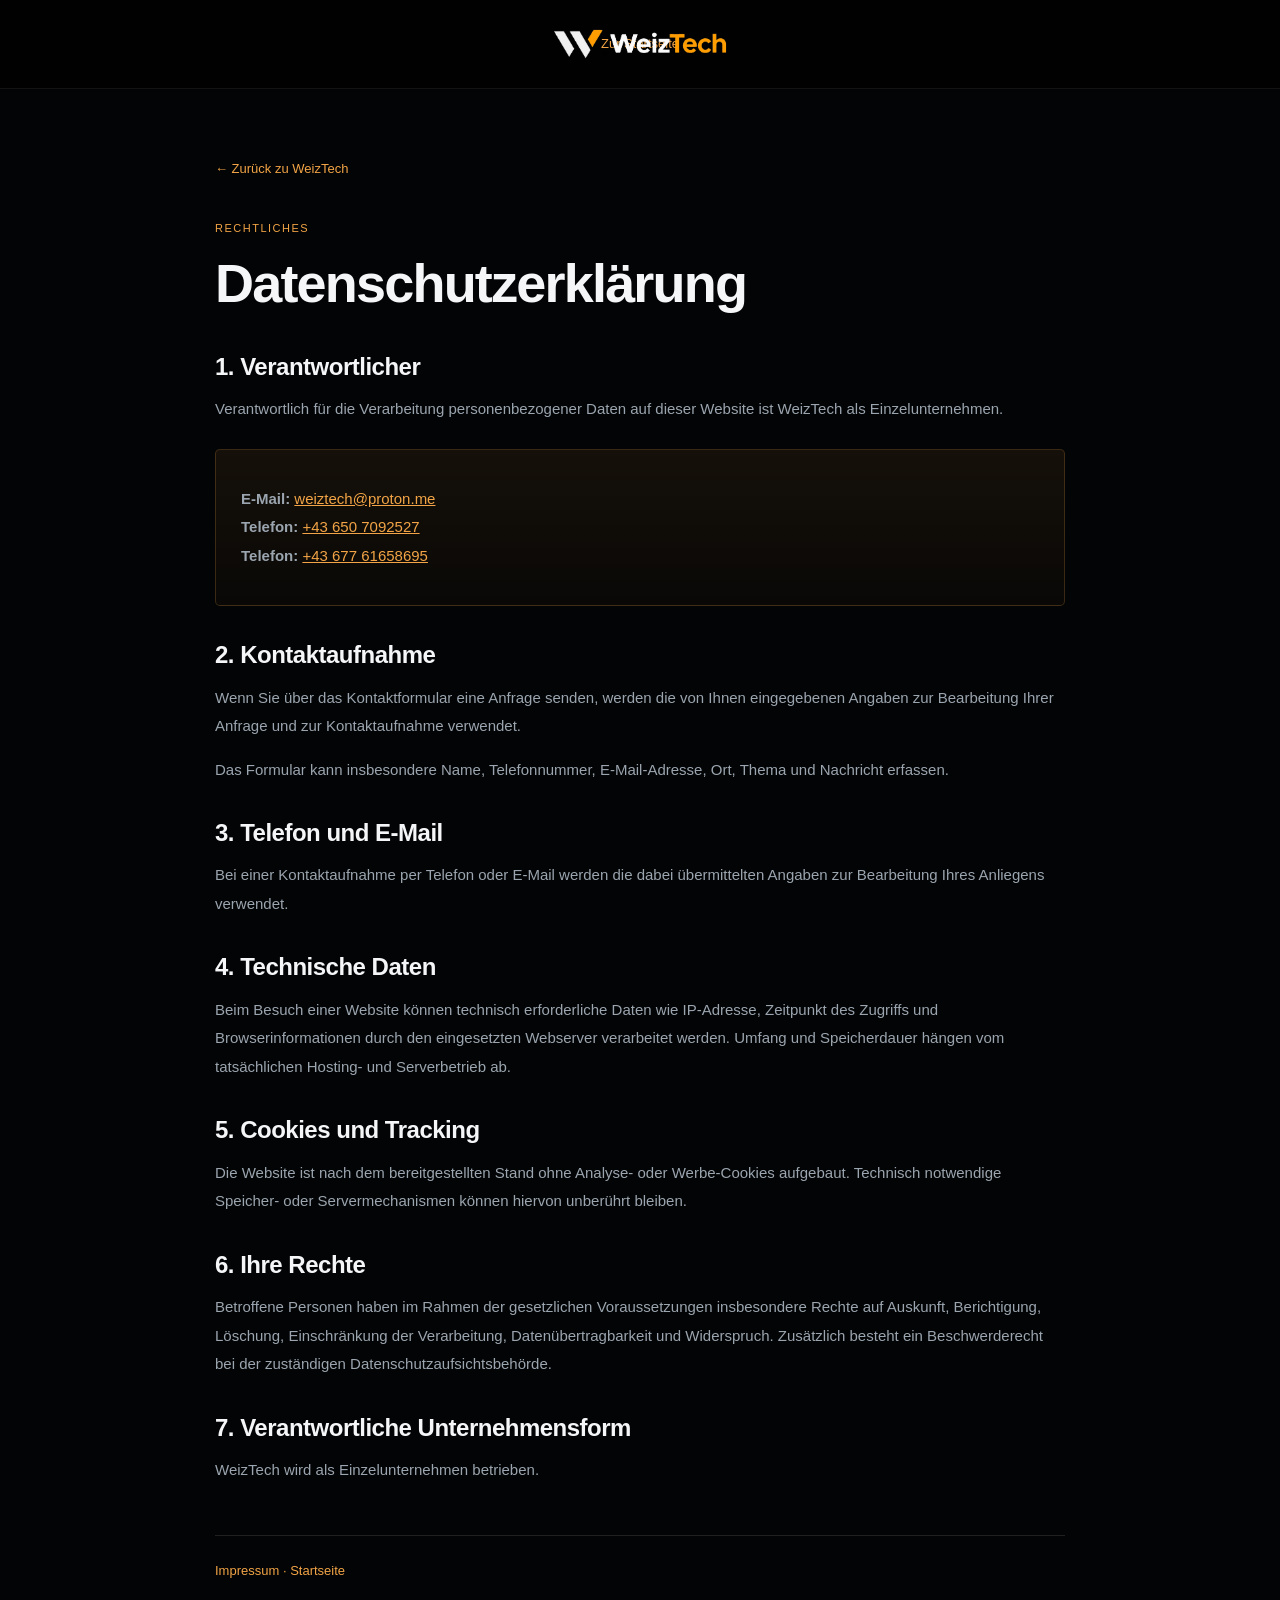
==== commit 4ed7644c: "Add files via upload" ====
--- a/datenschutz.html
+++ b/datenschutz.html
@@ -1,21 +1,21 @@
 <!doctype html>
-<html lang="de-AT">
+<html lang="de">
 <head>
   <meta charset="utf-8">
   <meta name="viewport" content="width=device-width, initial-scale=1">
   <meta name="robots" content="index,follow">
-  <meta name="theme-color" content="#0b1016">
-  <meta name="description" content="Datenschutzerklärung von WeizTech.">
+  <meta name="theme-color" content="#000000">
   <title>Datenschutz – WeizTech</title>
-  <link rel="canonical" href="https://weiztech.store/datenschutz.html">
-  <link rel="icon" href="assets/favicon-new.png" type="image/png">
-  <link rel="stylesheet" href="styles.css?v=7.3">
+  <link rel="icon" href="assets/favicon-symbol.png" type="image/png">
+  <link rel="stylesheet" href="styles.css?v=11.0">
 </head>
 <body class="legal-page">
   <header class="site-header legal-header">
     <div class="container header-inner">
-      <a class="brand" href="index.html" aria-label="WeizTech Startseite"><img src="assets/weiztech-logo-new.png" alt="WeizTech" width="1082" height="235"></a>
-      <a class="legal-nav-link" href="index.html">Zur Startseite →</a>
+      <a class="brand" href="index.html" aria-label="WeizTech Startseite">
+        <img src="assets/weiztech-logo-orange.png" alt="WeizTech" width="190" height="42">
+      </a>
+      <a class="legal-nav-link" href="index.html">Zur Startseite</a>
     </div>
   </header>
   <main class="legal-main">
@@ -24,7 +24,6 @@
       <span class="legal-kicker">Rechtliches</span>
       <h1>Datenschutzerklärung</h1>
 
-      <!-- Datenschutztext gegen tatsächliches Hosting, Serverlogs und Backend-Verarbeitung prüfen. -->
       <h2>1. Verantwortlicher</h2>
       <p>Verantwortlich für die Verarbeitung personenbezogener Daten auf dieser Website ist WeizTech als Einzelunternehmen.</p>
       <div class="legal-contact">
@@ -32,7 +31,6 @@
         <strong>Telefon:</strong> <a href="tel:+436507092527">+43 650 7092527</a><br>
         <strong>Telefon:</strong> <a href="tel:+4367761658695">+43 677 61658695</a></p>
       </div>
-
       <h2>2. Kontaktaufnahme</h2>
       <p>Wenn Sie über das Kontaktformular eine Anfrage senden, werden die von Ihnen eingegebenen Angaben zur Bearbeitung Ihrer Anfrage und zur Kontaktaufnahme verwendet.</p>
       <p>Das Formular kann insbesondere Name, Telefonnummer, E-Mail-Adresse, Ort, Thema und Nachricht erfassen.</p>
@@ -55,5 +53,6 @@
       <div class="legal-footer"><a href="impressum.html">Impressum</a> · <a href="index.html">Startseite</a></div>
     </div>
   </main>
+  
 </body>
 </html>
--- a/styles.css
+++ b/styles.css
@@ -1,1537 +1,734 @@
-:root {
-  color-scheme: dark;
-  --bg: #0b1016;
-  --bg-soft: #0f151d;
-  --surface: #121a23;
-  --surface-2: #17212c;
-  --surface-3: #1d2a37;
-  --line: #263545;
-  --line-soft: rgba(255,255,255,.08);
-  --text: #f7f9fb;
-  --muted: #9daab7;
-  --muted-2: #71808e;
-  --blue: #2f82ff;
-  --blue-light: #9bc5ff;
-  --blue-soft: rgba(47,130,255,.13);
-  --blue-border: rgba(90,158,255,.35);
-  --success: #94ddb3;
-  --danger: #ffc0ae;
-  --ink: #07111d;
-  --max: 1180px;
-  --radius: 16px;
-  --radius-sm: 10px;
-  --shadow: 0 30px 80px rgba(0,0,0,.28);
-}
-
-* { box-sizing: border-box; }
-html { scroll-behavior: smooth; scroll-padding-top: 102px; }
-body {
-  margin: 0;
-  min-width: 320px;
-  background: var(--bg);
-  color: var(--text);
-  font-family: Inter, ui-sans-serif, -apple-system, BlinkMacSystemFont, "Segoe UI", sans-serif;
-  font-size: 16px;
-  line-height: 1.6;
-  -webkit-font-smoothing: antialiased;
-  text-rendering: optimizeLegibility;
-}
-body.menu-open { overflow: hidden; }
-button, input, select, textarea { font: inherit; }
-a { color: inherit; text-decoration: none; }
-img { display: block; max-width: 100%; height: auto; }
-button, a, input, select, textarea, summary { -webkit-tap-highlight-color: transparent; }
-button { cursor: pointer; }
-h1, h2, h3, p { margin: 0; }
-h1, h2, h3 { line-height: 1.08; letter-spacing: -.03em; }
-p { color: var(--muted); }
-svg { display: block; }
-::selection { background: var(--blue); color: white; }
-[hidden] { display: none !important; }
-
-:focus-visible { outline: 2px solid var(--blue-light); outline-offset: 4px; }
-
-.container { width: min(var(--max), calc(100% - 64px)); margin-inline: auto; }
-.section { padding: 112px 0; }
-.eyebrow {
-  display: flex;
-  align-items: center;
-  gap: 10px;
-  margin-bottom: 22px;
-  color: var(--blue-light);
-  font-size: 11px;
-  font-weight: 700;
-  letter-spacing: .14em;
-  text-transform: uppercase;
-}
-.status-dot, .pulse-dot {
-  display: inline-block;
-  width: 7px;
-  height: 7px;
-  border-radius: 50%;
-  background: var(--blue);
-  box-shadow: 0 0 0 5px rgba(47,130,255,.11);
-  flex: 0 0 auto;
-}
-h2 { font-size: clamp(38px, 4vw, 58px); font-weight: 600; }
-h2 span { color: var(--muted); }
-
-.skip-link {
-  position: fixed;
-  left: 16px;
-  top: -80px;
-  z-index: 1000;
-  padding: 11px 16px;
-  background: white;
-  color: black;
-  border-radius: 8px;
-}
-.skip-link:focus { top: 16px; }
-
-.button {
-  min-height: 52px;
-  display: inline-flex;
-  align-items: center;
-  justify-content: center;
-  gap: 18px;
-  padding: 14px 20px;
-  border: 1px solid transparent;
-  border-radius: 9px;
-  background: var(--blue);
-  color: white;
-  font-size: 13px;
-  font-weight: 700;
-  letter-spacing: .01em;
-  transition: transform .2s ease, background .2s ease, border-color .2s ease;
-}
-.button:hover { transform: translateY(-2px); background: #4b94ff; }
-.button-secondary { background: transparent; border-color: var(--line); color: var(--text); }
-.button-secondary:hover { background: var(--surface-2); border-color: #3c5064; }
-.button-small { min-height: 42px; padding: 10px 14px; font-size: 12px; border-radius: 8px; }
-.button-dark { width: 100%; justify-content: space-between; background: var(--ink); }
-.button-dark:hover { background: #12283d; }
-.full { width: 100%; justify-content: space-between; }
-.text-link {
-  display: inline-flex;
-  align-items: center;
-  gap: 13px;
-  min-height: 44px;
-  color: var(--blue-light);
-  font-size: 13px;
-  font-weight: 650;
-}
-.text-link span { transition: transform .2s ease; }
-.text-link:hover span { transform: translateX(4px); }
-
-.announcement { background: #0d1722; border-bottom: 1px solid var(--line-soft); }
-.announcement-inner { min-height: 39px; display: flex; align-items: center; justify-content: space-between; gap: 20px; }
-.announcement p { display: flex; align-items: center; gap: 8px; font-size: 11px; color: #cbd6e1; }
-.announcement p strong { color: white; font-weight: 650; }
-.announcement a { color: var(--blue-light); font-size: 11px; white-space: nowrap; }
-.announcement a:hover { text-decoration: underline; text-underline-offset: 3px; }
-
-.site-header {
-  position: sticky;
-  top: 0;
-  z-index: 50;
-  background: rgba(11,16,22,.86);
-  backdrop-filter: blur(16px) saturate(1.2);
-  border-bottom: 1px solid transparent;
-  transition: border-color .2s ease, background .2s ease;
-}
-.site-header.is-scrolled { border-color: var(--line-soft); background: rgba(11,16,22,.95); }
-.header-inner { height: 80px; display: flex; align-items: center; justify-content: space-between; gap: 30px; }
-.brand { display: inline-flex; align-items: center; flex: 0 0 auto; }
-.brand img { width: 166px; height: auto; }
-.main-nav { display: flex; align-items: center; gap: 27px; }
-.main-nav > a:not(.button) { color: #b9c4cf; font-size: 12px; font-weight: 550; }
-.main-nav > a:not(.button):hover { color: white; }
-.menu-toggle { display: none; }
-
-.hero { position: relative; overflow: hidden; border-bottom: 1px solid var(--line-soft); }
-.hero-grid-bg {
-  position: absolute;
-  inset: 0;
-  pointer-events: none;
-  background:
-    radial-gradient(circle at 78% 34%, rgba(47,130,255,.16), transparent 29%),
-    linear-gradient(rgba(255,255,255,.026) 1px, transparent 1px),
-    linear-gradient(90deg, rgba(255,255,255,.026) 1px, transparent 1px);
-  background-size: auto, 62px 62px, 62px 62px;
-  mask-image: linear-gradient(to bottom, black, transparent 92%);
-}
-.hero-grid {
-  position: relative;
-  display: grid;
-  grid-template-columns: minmax(0, 1.02fr) minmax(420px, .98fr);
-  gap: 78px;
-  align-items: center;
-  min-height: 690px;
-  padding-top: 80px;
-  padding-bottom: 82px;
-}
-.hero h1 { font-size: clamp(58px, 6.3vw, 88px); font-weight: 620; letter-spacing: -.055em; }
-.hero h1 span { color: var(--blue-light); }
-.hero-lead { max-width: 610px; margin-top: 28px; color: #b5c0ca; font-size: 17px; line-height: 1.8; }
-.hero-actions { display: flex; align-items: center; gap: 12px; margin-top: 34px; flex-wrap: wrap; }
-.hero-meta { display: flex; gap: 18px 25px; flex-wrap: wrap; margin-top: 25px; }
-.hero-meta span { display: inline-flex; align-items: center; gap: 7px; color: #8f9dab; font-size: 11px; }
-.hero-meta svg { width: 14px; height: 14px; fill: none; stroke: var(--blue-light); stroke-width: 1.8; stroke-linecap: round; stroke-linejoin: round; }
-
-.hero-panel { border: 1px solid #304154; background: linear-gradient(180deg, rgba(23,33,44,.96), rgba(15,23,32,.96)); border-radius: var(--radius); box-shadow: var(--shadow); overflow: hidden; }
-.panel-head { min-height: 49px; display: flex; align-items: center; justify-content: space-between; gap: 20px; padding: 0 18px; border-bottom: 1px solid var(--line); color: #7f91a2; font-size: 9px; letter-spacing: .13em; }
-.live-label { display: flex; align-items: center; gap: 7px; color: #b7c7d6; }
-.live-label i { width: 6px; height: 6px; border-radius: 50%; background: #67d29a; box-shadow: 0 0 0 4px rgba(103,210,154,.1); }
-.diagnostic-card { margin: 18px; padding: 23px; border: 1px solid #2f4051; background: #101923; border-radius: 12px; }
-.diagnostic-top { display: flex; justify-content: space-between; gap: 16px; color: #718397; font-size: 9px; letter-spacing: .11em; text-transform: uppercase; }
-.diagnostic-card h2 { max-width: 360px; margin: 28px 0 22px; font-size: 31px; letter-spacing: -.035em; }
-.problem-grid { display: grid; grid-template-columns: 1fr 1fr; gap: 8px; }
-.problem-grid a { display: flex; align-items: center; justify-content: space-between; gap: 12px; min-height: 53px; padding: 0 14px; border: 1px solid #2b3a49; background: #141f2a; border-radius: 8px; color: #d9e4ee; font-size: 12px; transition: background .2s, border-color .2s, transform .2s; }
-.problem-grid a:hover { background: #192b3e; border-color: #42617e; transform: translateY(-1px); }
-.problem-grid b { color: var(--blue-light); font-weight: 500; }
-.diagnostic-footer { display: flex; align-items: center; justify-content: space-between; gap: 14px; margin-top: 18px; padding-top: 17px; border-top: 1px solid var(--line); font-size: 10px; }
-.diagnostic-footer span { color: #748596; }
-.diagnostic-footer a { color: var(--blue-light); }
-.panel-stats { display: grid; grid-template-columns: repeat(3, 1fr); border-top: 1px solid var(--line); }
-.panel-stats div { min-height: 105px; padding: 17px; border-right: 1px solid var(--line); }
-.panel-stats div:last-child { border-right: 0; }
-.panel-stats span, .panel-stats strong, .panel-stats small { display: block; }
-.panel-stats span { color: var(--blue-light); font-size: 9px; letter-spacing: .1em; }
-.panel-stats strong { margin-top: 16px; font-size: 13px; font-weight: 600; }
-.panel-stats small { margin-top: 2px; color: #70808f; font-size: 9px; }
-
-.trust-strip { background: #0e151d; border-bottom: 1px solid var(--line-soft); }
-.trust-grid { display: grid; grid-template-columns: repeat(4, 1fr); }
-.trust-grid > div { min-height: 112px; display: flex; flex-direction: column; justify-content: center; padding: 22px 28px; border-right: 1px solid var(--line-soft); }
-.trust-grid > div:first-child { padding-left: 0; }
-.trust-grid > div:last-child { padding-right: 0; border-right: 0; }
-.trust-grid strong { font-size: 13px; font-weight: 600; }
-.trust-grid span { margin-top: 5px; color: #7f8e9c; font-size: 10px; line-height: 1.6; }
-
-.section-heading { display: flex; align-items: flex-end; justify-content: space-between; gap: 60px; margin-bottom: 52px; }
-.section-heading > p { max-width: 390px; padding-bottom: 5px; font-size: 14px; line-height: 1.8; }
-.services-grid { display: grid; grid-template-columns: repeat(3, 1fr); gap: 12px; }
-.service-card { min-height: 315px; position: relative; padding: 28px; border: 1px solid var(--line); background: var(--bg-soft); border-radius: 12px; transition: border-color .2s, background .2s, transform .2s; }
-.service-card:hover { border-color: #3d5266; background: #121b25; transform: translateY(-3px); }
-.service-index { position: absolute; top: 21px; right: 22px; color: #526170; font-size: 9px; letter-spacing: .1em; }
-.service-icon { width: 48px; height: 48px; display: grid; place-items: center; border: 1px solid #2c4052; background: var(--blue-soft); border-radius: 10px; }
-.service-icon svg { width: 25px; height: 25px; fill: none; stroke: var(--blue-light); stroke-width: 1.45; stroke-linecap: round; stroke-linejoin: round; }
-.service-card h3 { margin-top: 27px; font-size: 22px; font-weight: 600; }
-.service-card p { max-width: 285px; min-height: 70px; margin-top: 12px; font-size: 13px; line-height: 1.8; }
-.service-card > a { display: inline-flex; gap: 13px; align-items: center; margin-top: 20px; color: var(--blue-light); font-size: 12px; font-weight: 650; }
-.service-card > a span { transition: transform .2s; }
-.service-card > a:hover span { transform: translateX(4px); }
-.scope-banner { display: grid; grid-template-columns: .8fr 1.4fr auto; align-items: center; gap: 35px; margin-top: 18px; padding: 24px 26px; border: 1px solid var(--line); border-radius: 12px; background: #0f1720; }
-.scope-banner strong, .scope-banner .scope-kicker { display: block; }
-.scope-banner .scope-kicker { color: #6f8090; font-size: 9px; text-transform: uppercase; letter-spacing: .12em; }
-.scope-banner strong { margin-top: 4px; font-size: 16px; }
-.scope-banner p { font-size: 11px; line-height: 1.7; }
-.scope-banner a { color: var(--blue-light); font-size: 11px; white-space: nowrap; }
-
-.pricing-section { background: #101820; border-block: 1px solid var(--line-soft); }
-.pricing-grid { display: grid; grid-template-columns: .9fr 1.1fr; gap: 110px; align-items: center; }
-.pricing-copy > p:not(.eyebrow):not(.pricing-fineprint) { max-width: 470px; margin-top: 25px; font-size: 14px; line-height: 1.9; }
-.check-list { display: grid; gap: 14px; margin: 28px 0 17px; padding: 0; list-style: none; }
-.check-list li { display: flex; align-items: center; gap: 12px; color: #b6c2cc; font-size: 12px; }
-.check-list li > span { width: 20px; height: 20px; display: grid; place-items: center; border-radius: 50%; background: var(--blue-soft); color: var(--blue-light); font-size: 10px; }
-.check-list strong { color: #e8eef4; font-weight: 600; }
-.pricing-fineprint { max-width: 440px; margin-top: 20px !important; color: #71808e !important; font-size: 10px !important; }
-.price-calculator { max-width: 520px; width: 100%; justify-self: end; padding: 30px; background: #eef3f7; color: #152a3c; color-scheme: light; border-radius: 14px; box-shadow: 0 25px 70px rgba(0,0,0,.25); }
-.price-card-head { display: flex; align-items: center; justify-content: space-between; gap: 15px; color: #607487; font-size: 8px; font-weight: 700; letter-spacing: .13em; }
-.offer-badge { padding: 5px 7px; background: #d8e6f3; color: #34546d; border-radius: 5px; font-size: 7px; }
-.price-display { position: relative; padding: 26px 0 25px; border-bottom: 1px solid #c4d0d9; }
-.price-display strong { display: block; font-size: 76px; font-weight: 620; line-height: .95; letter-spacing: -.06em; }
-.currency { font-size: 38px; letter-spacing: -.04em; }
-.price-old { position: absolute; top: 32px; left: 166px; color: #718697; font-size: 21px; text-decoration: line-through; }
-.price-display p { margin-top: 9px; color: #5e7282; font-size: 11px; }
-.calculator-controls { padding: 22px 0 18px; }
-.control-label, .calculator-controls label { display: block; margin-bottom: 9px; color: #40586b; font-size: 10px; font-weight: 700; }
-.duration-options { display: grid; grid-template-columns: repeat(4, 1fr); gap: 6px; margin-bottom: 19px; }
-.duration-options button { min-height: 41px; border: 1px solid #becbd4; background: transparent; color: #365267; border-radius: 6px; font-size: 10px; }
-.duration-options button:hover { background: #dfe8ee; }
-.duration-options button[aria-pressed="true"] { background: #19364d; border-color: #19364d; color: white; }
-.price-calculator select { width: 100%; min-height: 43px; padding: 9px 11px; border: 1px solid #becbd4; background: #e4ebf0; color: #263f52; border-radius: 6px; font-size: 11px; }
-.estimate-summary { display: grid; grid-template-columns: 1fr auto; gap: 7px 14px; padding: 16px 0 9px; border-top: 1px solid #c4d0d9; font-size: 10px; }
-.estimate-summary strong { font-weight: 700; text-align: right; }
-.estimate-note { margin: 4px 0 17px; color: #607483; font-size: 9px; line-height: 1.6; }
-.price-calculator :focus-visible { outline-color: #24598a; }
-
-.compact-heading { margin-bottom: 48px; }
-.steps-grid { display: grid; grid-template-columns: repeat(4, 1fr); border-top: 1px solid var(--line); }
-.steps-grid article { min-height: 245px; padding: 28px 28px 0 0; border-right: 1px solid var(--line); }
-.steps-grid article:not(:first-child) { padding-left: 28px; }
-.steps-grid article:last-child { border-right: 0; }
-.steps-grid article > span { color: var(--blue-light); font-size: 10px; letter-spacing: .1em; }
-.steps-grid h3 { margin-top: 42px; font-size: 20px; font-weight: 600; }
-.steps-grid p { margin-top: 12px; font-size: 12px; line-height: 1.8; }
-
-.about-section { padding-top: 40px; }
-.about-grid { display: grid; grid-template-columns: 1fr 1fr; gap: 105px; align-items: center; padding-top: 72px; border-top: 1px solid var(--line); }
-.local-card { position: relative; overflow: hidden; min-height: 430px; display: flex; flex-direction: column; justify-content: space-between; padding: 30px; border: 1px solid #2f4559; border-radius: 14px; background: linear-gradient(135deg, #162331, #102030 70%, #173a62); box-shadow: var(--shadow); }
-.local-card:before { content: ""; position: absolute; width: 340px; height: 340px; right: -180px; top: 55px; border: 1px solid rgba(129,177,226,.18); border-radius: 50%; box-shadow: 0 0 0 48px rgba(129,177,226,.05), 0 0 0 96px rgba(129,177,226,.03); }
-.local-card-top, .local-card-bottom { position: relative; display: flex; align-items: flex-start; justify-content: space-between; gap: 20px; }
-.local-card-top { color: #7693ad; font-size: 8px; letter-spacing: .13em; }
-.local-word { position: relative; margin-top: 28px; color: #eaf4ff; font-size: clamp(86px, 10vw, 132px); font-weight: 650; line-height: 1; letter-spacing: -.09em; }
-.local-word span { color: var(--blue); }
-.local-lines { position: relative; display: grid; gap: 8px; width: 70%; margin: 18px 0 40px; }
-.local-lines i { height: 1px; background: #37526a; }
-.local-lines i:nth-child(2) { width: 72%; }
-.local-lines i:nth-child(3) { width: 45%; }
-.local-card-bottom strong { font-size: 20px; line-height: 1.35; }
-.local-card-bottom span { color: #96aabe; font-size: 10px; text-align: right; }
-.about-intro { margin-top: 26px !important; color: #d7e0e8 !important; font-size: 16px !important; }
-.about-copy > p:not(.eyebrow) { margin-top: 18px; font-size: 13px; line-height: 1.9; }
-.about-points { display: flex; gap: 10px; flex-wrap: wrap; margin-top: 25px; }
-.about-points span { padding: 9px 11px; border: 1px solid var(--line); border-radius: 7px; color: #8797a6; font-size: 10px; }
-.about-points b { color: #dce5ec; font-weight: 650; margin-right: 5px; }
-.about-copy .text-link { margin-top: 21px; }
-
-.boundaries-section { background: #0d141c; border-block: 1px solid var(--line-soft); }
-.boundaries-grid { display: grid; grid-template-columns: .8fr 1.2fr; gap: 110px; }
-.boundary-list { border-top: 1px solid var(--line); }
-.boundary-list article { display: grid; grid-template-columns: 42px 1fr; gap: 16px; padding: 26px 0; border-bottom: 1px solid var(--line); }
-.boundary-list article > span { width: 30px; height: 30px; display: grid; place-items: center; background: var(--blue-soft); border: 1px solid var(--blue-border); color: var(--blue-light); border-radius: 8px; }
-.boundary-list h3 { font-size: 16px; font-weight: 600; letter-spacing: -.01em; }
-.boundary-list p { max-width: 620px; margin-top: 7px; font-size: 12px; line-height: 1.8; }
-
-.faq-section { background: #0b1118; }
-.faq-grid { display: grid; grid-template-columns: .75fr 1.25fr; gap: 100px; }
-.faq-intro > p:not(.eyebrow) { max-width: 340px; margin-top: 24px; font-size: 13px; line-height: 1.9; }
-.faq-intro .text-link { margin-top: 18px; }
-.accordion { border-top: 1px solid var(--line); }
-.accordion details { border-bottom: 1px solid var(--line); }
-.accordion summary { min-height: 72px; display: flex; align-items: center; justify-content: space-between; gap: 22px; color: #dfe6ec; font-size: 13px; font-weight: 550; list-style: none; cursor: pointer; }
-.accordion summary::-webkit-details-marker { display: none; }
-.accordion summary:after { content: "+"; color: var(--blue-light); font-size: 21px; font-weight: 350; }
-.accordion details[open] summary:after { content: "−"; }
-.accordion details[open] summary { color: var(--blue-light); }
-.accordion details p { max-width: 92%; padding: 0 0 25px; font-size: 12px; line-height: 1.9; }
-
-.contact-section { background: linear-gradient(180deg, #12202c, #0f1b25); border-top: 1px solid #2f4355; }
-.contact-grid { display: grid; grid-template-columns: .82fr 1.18fr; gap: 105px; align-items: start; }
-.contact-copy > p:not(.eyebrow) { max-width: 430px; margin-top: 25px; font-size: 14px; line-height: 1.9; }
-.contact-options { display: grid; margin-top: 30px; }
-.contact-options > a { display: grid; grid-template-columns: 40px 1fr auto; align-items: center; gap: 13px; min-height: 75px; border-bottom: 1px solid #314658; }
-.contact-options > a:first-child { border-top: 1px solid #314658; }
-.contact-icon { width: 34px; height: 34px; display: grid; place-items: center; border: 1px solid #3c5368; color: var(--blue-light); border-radius: 8px; font-size: 12px; }
-.contact-options small, .contact-options strong { display: block; }
-.contact-options small { color: #8093a4; font-size: 9px; }
-.contact-options strong { margin-top: 2px; font-size: 15px; font-weight: 600; }
-.contact-options b { color: var(--blue-light); font-weight: 500; transition: transform .2s; }
-.contact-options a:hover b { transform: translateX(4px); }
-.contact-form { position: relative; padding: 32px; border: 1px solid #334b60; border-radius: 14px; background: #0d1822; box-shadow: var(--shadow); }
-.form-heading > span { color: var(--blue-light); font-size: 9px; font-weight: 700; letter-spacing: .13em; text-transform: uppercase; }
-.form-heading h3 { margin-top: 9px; font-size: 27px; font-weight: 600; }
-.form-heading p { margin: 8px 0 26px; font-size: 10px; }
-.contact-form label { display: block; margin-bottom: 16px; color: #d8e2ea; font-size: 10px; font-weight: 600; }
-.contact-form label > span { color: #8394a3; font-weight: 400; }
-.form-row { display: grid; grid-template-columns: 1fr 1fr; gap: 14px; }
-.contact-form input:not([type="checkbox"]), .contact-form select, .contact-form textarea { width: 100%; min-width: 0; min-height: 46px; margin-top: 8px; padding: 11px 12px; border: 1px solid #32495c; border-radius: 7px; background: #142330; color: #f1f6fa; font-size: 13px; }
-.contact-form textarea { min-height: 116px; resize: vertical; max-height: 420px; }
-.contact-form input::placeholder, .contact-form textarea::placeholder { color: #738596; opacity: 1; }
-.contact-form select { color-scheme: dark; }
-.checkbox-label { display: flex !important; align-items: flex-start; gap: 10px; line-height: 1.7; font-weight: 400 !important; }
-.checkbox-label input { width: 16px; height: 16px; flex: 0 0 auto; margin: 3px 0 0; accent-color: var(--blue); }
-.checkbox-label a { color: var(--blue-light); text-decoration: underline; text-underline-offset: 3px; }
-.form-hint { margin-top: 12px; font-size: 9px; line-height: 1.7; }
-.form-status:empty { display: none; }
-.form-status { margin-top: 15px; padding: 12px 13px; border: 1px solid #835747; border-radius: 7px; color: var(--danger); font-size: 11px; line-height: 1.7; }
-.form-status.success { border-color: #3f7255; color: var(--success); }
-.form-honeypot { position: absolute; left: -10000px; width: 1px; height: 1px; overflow: hidden; }
-.contact-form > .text-link { margin-top: 8px; font-size: 10px; }
-.contact-form button:disabled { opacity: .62; cursor: wait; transform: none; }
-.noscript-note { margin-top: 12px; color: #ffc6b8; font-size: 11px; }
-
-.site-footer { padding-top: 58px; background: #080d12; }
-.footer-top { display: grid; grid-template-columns: 1.4fr .8fr 1fr .7fr; gap: 55px; padding-bottom: 45px; }
-.footer-brand .brand img { width: 150px; }
-.footer-brand p { max-width: 290px; margin-top: 17px; font-size: 11px; line-height: 1.8; }
-.footer-top h3 { margin-bottom: 15px; color: #d2dbe3; font-size: 9px; font-weight: 700; letter-spacing: .12em; text-transform: uppercase; }
-.footer-top > div > a:not(.brand) { display: block; width: fit-content; color: #8595a3; font-size: 10px; line-height: 2.6; }
-.footer-top > div > a:not(.brand):hover { color: var(--blue-light); }
-.footer-bottom { min-height: 66px; display: flex; align-items: center; justify-content: space-between; gap: 25px; border-top: 1px solid #1f2a34; color: #657482; font-size: 9px; }
-.footer-bottom a { color: #aab7c2; }
-.mobile-cta { display: none; }
-
-.legal-page { background: var(--bg); }
-.legal-header { position: static; border-bottom: 1px solid var(--line); }
-.legal-header .header-inner { height: 76px; }
-.legal-nav-link { color: var(--blue-light); font-size: 12px; }
-.legal-main { padding: 72px 0 95px; }
-.legal-wrap { max-width: 840px; }
-.legal-back { display: inline-flex; margin-bottom: 36px; color: var(--blue-light); font-size: 12px; }
-.legal-kicker { display: block; margin-bottom: 15px; color: var(--blue-light); font-size: 10px; font-weight: 700; letter-spacing: .13em; text-transform: uppercase; }
-.legal-wrap h1 { margin-bottom: 38px; font-size: clamp(42px, 6vw, 64px); font-weight: 620; }
-.legal-wrap h2 { margin: 38px 0 12px; font-size: 23px; font-weight: 600; }
-.legal-wrap p { margin: 12px 0; font-size: 14px; line-height: 1.9; }
-.legal-wrap a { color: var(--blue-light); }
-.legal-contact { margin: 25px 0; padding: 21px 23px; border: 1px solid var(--line); border-radius: 10px; background: var(--surface); }
-.legal-footer { margin-top: 48px; padding-top: 23px; border-top: 1px solid var(--line); color: var(--blue-light); font-size: 12px; }
-.legal-notice { margin-top: 28px; padding: 16px 18px; border-left: 3px solid #d9a86c; background: rgba(217,168,108,.07); color: #c9b59e; font-size: 11px; line-height: 1.8; }
-
-@media (max-width: 1080px) {
-  .container { width: min(var(--max), calc(100% - 48px)); }
-  .main-nav { gap: 19px; }
-  .hero-grid { grid-template-columns: 1fr 430px; gap: 42px; }
-  .hero h1 { font-size: 65px; }
-  .pricing-grid, .about-grid, .contact-grid { gap: 65px; }
-  .boundaries-grid, .faq-grid { gap: 65px; }
-  .footer-top { gap: 30px; }
-}
-
-@media (max-width: 880px) {
-  .main-nav > a:not(.button) { display: none; }
-  .hero-grid { grid-template-columns: 1fr; min-height: auto; padding-top: 64px; }
-  .hero-copy { max-width: 700px; }
-  .hero-panel { max-width: 620px; width: 100%; }
-  .trust-grid { grid-template-columns: 1fr 1fr; }
-  .trust-grid > div { border-bottom: 1px solid var(--line-soft); }
-  .trust-grid > div:nth-child(2) { border-right: 0; }
-  .trust-grid > div:nth-child(3), .trust-grid > div:nth-child(4) { border-bottom: 0; }
-  .trust-grid > div:nth-child(3) { padding-left: 0; }
-  .services-grid { grid-template-columns: 1fr 1fr; }
-  .scope-banner { grid-template-columns: 1fr; gap: 12px; }
-  .scope-banner a { justify-self: start; }
-  .pricing-grid, .about-grid, .contact-grid, .boundaries-grid, .faq-grid { grid-template-columns: 1fr; gap: 55px; }
-  .price-calculator { justify-self: start; }
-  .steps-grid { grid-template-columns: 1fr 1fr; }
-  .steps-grid article:nth-child(2) { border-right: 0; }
-  .steps-grid article:nth-child(-n+2) { border-bottom: 1px solid var(--line); padding-bottom: 28px; }
-  .steps-grid article:nth-child(3) { padding-left: 0; }
-  .local-card { max-width: 620px; }
-  .footer-top { grid-template-columns: 1.4fr 1fr 1fr; }
-  .footer-top > div:last-child { grid-column: 2 / 4; }
-}
-
-@media (max-width: 700px) {
-  html { scroll-padding-top: 75px; }
-  body { padding-bottom: 67px; }
-  .container { width: calc(100% - 36px); }
-  .section { padding: 72px 0; }
-  h2 { font-size: 40px; }
-  .announcement-inner { justify-content: center; min-height: 34px; }
-  .announcement p { font-size: 9px; text-align: center; }
-  .announcement a { display: none; }
-  .header-inner { height: 68px; }
-  .brand img { width: 142px; }
-  .main-nav .button { display: none; }
-  .menu-toggle { width: 44px; height: 44px; display: flex; flex-direction: column; align-items: center; justify-content: center; gap: 6px; border: 1px solid #334657; border-radius: 9px; background: transparent; color: white; }
-  .menu-toggle span { width: 18px; height: 1px; background: #d7e2eb; transition: transform .2s ease; }
-  .menu-toggle[aria-expanded="true"] span:first-child { transform: translateY(3.5px) rotate(45deg); }
-  .menu-toggle[aria-expanded="true"] span:last-child { transform: translateY(-3.5px) rotate(-45deg); }
-  .main-nav { position: absolute; top: 68px; left: 0; right: 0; display: none; padding: 10px 18px 22px; background: #0e1720; border-bottom: 1px solid #34495b; box-shadow: 0 24px 45px rgba(0,0,0,.35); }
-  .main-nav.open { display: flex; flex-direction: column; align-items: stretch; gap: 0; }
-  .main-nav.open > a:not(.button) { display: flex; min-height: 51px; align-items: center; border-bottom: 1px solid #263746; font-size: 14px; }
-  .main-nav.open .button { display: flex; margin-top: 16px; }
-  .hero-grid-bg { background-size: auto, 46px 46px, 46px 46px; }
-  .hero-grid { padding-top: 46px; padding-bottom: 54px; gap: 42px; }
-  .hero h1 { font-size: clamp(50px, 15vw, 66px); }
-  .hero-lead { margin-top: 21px; font-size: 15px; line-height: 1.75; }
-  .hero-actions { margin-top: 27px; }
-  .hero-actions .button { flex: 1 1 auto; }
-  .hero-meta { gap: 10px 16px; margin-top: 20px; }
-  .hero-meta span { font-size: 9px; }
-  .panel-head { font-size: 7px; }
-  .diagnostic-card { margin: 12px; padding: 18px; }
-  .diagnostic-card h2 { margin: 22px 0 18px; font-size: 26px; }
-  .problem-grid { grid-template-columns: 1fr; }
-  .diagnostic-footer { align-items: flex-start; flex-direction: column; gap: 5px; }
-  .panel-stats div { min-height: 92px; padding: 13px; }
-  .panel-stats strong { margin-top: 12px; font-size: 11px; }
-  .panel-stats small { font-size: 8px; }
-  .trust-grid { grid-template-columns: 1fr; }
-  .trust-grid > div, .trust-grid > div:first-child, .trust-grid > div:nth-child(3), .trust-grid > div:last-child { min-height: 84px; padding: 17px 0; border-right: 0; border-bottom: 1px solid var(--line-soft); }
-  .trust-grid > div:last-child { border-bottom: 0; }
-  .section-heading { align-items: flex-start; flex-direction: column; gap: 19px; margin-bottom: 35px; }
-  .section-heading > p { font-size: 12px; }
-  .services-grid { grid-template-columns: 1fr; }
-  .service-card { min-height: 0; padding: 23px; }
-  .service-card p { min-height: 0; }
-  .scope-banner { padding: 20px; }
-  .pricing-grid { gap: 40px; }
-  .price-calculator { padding: 22px; }
-  .price-display strong { font-size: 66px; }
-  .price-old { left: 144px; top: 31px; font-size: 18px; }
-  .duration-options { grid-template-columns: 1fr 1fr; }
-  .steps-grid { grid-template-columns: 1fr; }
-  .steps-grid article, .steps-grid article:not(:first-child), .steps-grid article:nth-child(3) { min-height: 0; padding: 24px 0; border-right: 0; border-bottom: 1px solid var(--line); }
-  .steps-grid article:last-child { border-bottom: 0; }
-  .steps-grid h3 { margin-top: 18px; }
-  .about-section { padding-top: 20px; }
-  .about-grid { padding-top: 55px; }
-  .local-card { min-height: 360px; padding: 23px; }
-  .local-word { font-size: 88px; }
-  .boundary-list article { grid-template-columns: 34px 1fr; gap: 13px; }
-  .accordion summary { font-size: 12px; }
-  .contact-grid { gap: 44px; }
-  .contact-form { padding: 22px 18px; }
-  .form-row { grid-template-columns: 1fr; gap: 0; }
-  .contact-form input:not([type="checkbox"]), .contact-form select, .contact-form textarea { font-size: 16px; }
-  .footer-top { grid-template-columns: 1fr 1fr; gap: 30px 18px; }
-  .footer-brand { grid-column: 1 / 3; }
-  .footer-top > div:last-child { grid-column: auto; }
-  .footer-bottom { flex-wrap: wrap; padding: 18px 0; }
-  .mobile-cta { position: fixed; left: 0; right: 0; bottom: 0; z-index: 60; height: 67px; display: grid; grid-template-columns: .72fr 1.28fr; padding: 9px max(12px, env(safe-area-inset-right)) calc(9px + env(safe-area-inset-bottom)) max(12px, env(safe-area-inset-left)); border-top: 1px solid #314657; background: rgba(9,14,19,.96); backdrop-filter: blur(14px); transition: transform .2s ease, opacity .2s ease; }
-  .mobile-cta.is-hidden { transform: translateY(105%); opacity: 0; pointer-events: none; }
-  .mobile-cta a { display: flex; align-items: center; justify-content: center; border: 1px solid #34495a; color: #d9e4ec; font-size: 12px; font-weight: 650; }
-  .mobile-cta a:first-child { border-radius: 9px 0 0 9px; }
-  .mobile-cta a:last-child { gap: 10px; border-left: 0; border-radius: 0 9px 9px 0; background: var(--blue); border-color: var(--blue); color: white; }
-  .legal-main { padding: 48px 0 74px; }
-  .legal-wrap h1 { font-size: 42px; }
-  .legal-wrap h2 { font-size: 21px; }
-  .legal-wrap p { font-size: 13px; }
-}
-
-@media (max-width: 430px) {
-  .hero h1 { font-size: 48px; }
-  .hero-actions { align-items: stretch; flex-direction: column; }
-  .hero-actions .button { width: 100%; }
-  .panel-stats { grid-template-columns: 1fr; }
-  .panel-stats div { min-height: 75px; border-right: 0; border-bottom: 1px solid var(--line); }
-  .panel-stats div:last-child { border-bottom: 0; }
-  .price-display strong { font-size: 60px; }
-  .price-old { left: auto; right: 0; }
-  .local-word { font-size: 74px; }
-}
-
-@media (prefers-reduced-motion: reduce) {
-  html { scroll-behavior: auto; }
-  *, *::before, *::after { animation-duration: .01ms !important; animation-iteration-count: 1 !important; transition-duration: .01ms !important; }
-}
-
-/* =========================================================
-   WeizTech V3.1 — X/Twitter-inspired black interface
-   ========================================================= */
-:root {
-  --bg: #000000;
-  --bg-soft: #000000;
-  --surface: #050505;
-  --surface-2: #0a0a0a;
-  --surface-3: #111111;
-  --line: #2f3336;
-  --line-soft: #2f3336;
-  --text: #e7e9ea;
-  --muted: #71767b;
-  --muted-2: #536471;
-  --blue: #1d9bf0;
-  --blue-light: #1d9bf0;
-  --blue-soft: rgba(29,155,240,.10);
-  --blue-border: rgba(29,155,240,.40);
-  --ink: #000000;
-  --shadow: none;
-  --radius: 16px;
-  --radius-sm: 12px;
-}
-
-html { scroll-behavior: smooth; }
-body { background: #000; color: var(--text); }
-
-/* Keep the overall canvas genuinely black. */
-.announcement,
-.hero,
-.trust-strip,
-.services-section,
-.pricing-section,
-.process-section,
-.about-section,
-.boundaries-section,
-.faq-section,
-.contact-section,
-.site-footer,
-.legal-page,
-.legal-main { background: #000 !important; }
-
-.site-header,
-.site-header.is-scrolled {
-  background: rgba(0,0,0,.88);
-  border-color: var(--line);
-  backdrop-filter: blur(14px);
-}
-
-.announcement { border-bottom-color: var(--line); }
-.announcement p { color: var(--muted); }
-.announcement p strong { color: var(--text); }
-
-/* X-like controls: crisp circles/pills, blue accent, subtle hover fill. */
-.button {
-  border-radius: 999px;
-  background: var(--blue);
-  color: white;
-  box-shadow: none;
-  transition: background-color .16s ease, transform .16s ease, box-shadow .16s ease;
-}
-.button:hover { background: #1a8cd8; transform: none; }
-.button:active { transform: scale(.96); }
-.button-secondary {
-  background: #000;
-  border-color: #536471;
-  color: var(--text);
-}
-.button-secondary:hover { background: rgba(239,243,244,.10); border-color: #71767b; }
-.button-dark { background: #0f1419; border: 1px solid #536471; }
-.button-dark:hover { background: #181818; }
-
-.main-nav > a:not(.button), .text-link { color: var(--muted); }
-.main-nav > a:not(.button):hover, .text-link:hover { color: var(--text); }
-
-.hero-grid-bg {
-  background:
-    radial-gradient(circle at 78% 34%, rgba(29,155,240,.09), transparent 30%),
-    linear-gradient(rgba(255,255,255,.018) 1px, transparent 1px),
-    linear-gradient(90deg, rgba(255,255,255,.018) 1px, transparent 1px);
-  background-size: auto, 64px 64px, 64px 64px;
-}
-.hero h1 span, h2 span { color: var(--muted); }
-.hero-lead { color: #8b98a5; }
-.hero-meta span { color: var(--muted); }
-
-.hero-panel,
-.diagnostic-card,
+/* WeizTech — local expertise, considered design. No external font or UI dependencies. */
+:root{color-scheme:dark;--bg:#101418;--surface:#171d23;--surface-2:#1d252d;--line:#303a43;--text:#f1f3f2;--muted:#a8b2ba;--blue:#aacdf2;--action:#bad9f5;--ink:#17232f;--max:1200px}
+*{box-sizing:border-box}html{scroll-behavior:smooth;scroll-padding-top:105px}body{margin:0;background:var(--bg);color:var(--text);font-family:"Segoe UI",Arial,sans-serif;font-size:16px;line-height:1.6;-webkit-font-smoothing:antialiased}body,button,input,select,textarea{font-family:"Segoe UI",Arial,sans-serif}a{color:inherit;text-decoration:none}button,input,select,textarea{font:inherit}button,a,input,summary,select,textarea{-webkit-tap-highlight-color:transparent}button,a,summary{touch-action:manipulation}button{cursor:pointer}img{display:block;max-width:100%;height:auto}h1,h2,h3,p{margin:0}h1,h2,h3{font-weight:550;line-height:1.1}p{color:var(--muted)}a,button,input,select,textarea,summary{outline-offset:5px}a:focus-visible,button:focus-visible,summary:focus-visible{outline:2px solid var(--blue)}input:focus-visible,textarea:focus-visible,select:focus-visible{outline:2px solid var(--blue);outline-offset:2px}::selection{background:var(--blue);color:var(--ink)}[hidden]{display:none!important}.container{width:min(var(--max),calc(100% - 96px));margin-inline:auto}.icon{height:24px;width:24px;flex-shrink:0}.section{padding:110px 0}.eyebrow{font-size:11px;font-weight:650;letter-spacing:1.8px;text-transform:uppercase;color:var(--blue);display:flex;align-items:center;gap:10px;margin-bottom:25px}h2{font-size:clamp(34px,3.55vw,50px);letter-spacing:-1.9px}h2 span{color:var(--muted)}.button{display:inline-flex;align-items:center;justify-content:center;gap:24px;padding:17px 23px;border:1px solid transparent;background:var(--action);color:var(--ink);border-radius:4px;font-size:14px;font-weight:650;line-height:1.4;min-height:54px;transition:background .2s,transform .2s}.button:hover{background:#d3e8fb;transform:translateY(-2px)}.button .icon{width:19px;height:19px}.button-small{padding:12px 16px;min-height:44px;font-size:12px;gap:18px}.button-dark{background:var(--ink);color:white}.button-dark:hover{background:#2b4053}.text-link{display:inline-flex;align-items:center;gap:15px;font-size:14px;font-weight:600;color:var(--blue);min-height:44px}.text-link .icon{width:18px;transition:transform .2s}.text-link:hover .icon{transform:translateX(4px)}.skip-link{position:fixed;top:-80px;left:20px;padding:12px 20px;background:white;color:black;z-index:100}.skip-link:focus{top:12px}.announcement{background:#202b35;border-bottom:1px solid #34424f;font-size:12px}.announcement .container{display:flex;align-items:center;justify-content:space-between;min-height:41px;gap:20px}.announcement p{color:#c0cbd4;display:flex;align-items:center;gap:12px;flex-wrap:wrap}.announcement strong{color:#eff5fa;font-weight:600}.announcement-divider{color:#677887}.announcement a{color:#d9e9f6;white-space:nowrap}.announcement a:hover{text-decoration:underline}.offer-dot,.status-dot{height:6px;width:6px;border-radius:50%;display:inline-block;background:var(--blue);flex-shrink:0}.offer-dot{background:#dda976}.site-header{position:sticky;top:0;z-index:30;background:rgba(16,20,24,.96);border-bottom:1px solid #ffffff0d;backdrop-filter:blur(16px)}.header-inner{display:flex;align-items:center;justify-content:space-between;height:88px;gap:30px}.brand{display:inline-flex;align-items:center;flex-shrink:0}.brand img{width:170px;height:auto}.main-nav{display:flex;align-items:center;gap:28px}.main-nav>a:not(.button){font-size:12px;color:#bbc3c9;transition:color .2s;white-space:nowrap}.main-nav>a:hover,.main-nav>a[aria-current]{color:#fff}.main-nav .button:hover{color:var(--ink)}.menu-toggle{display:none}.hero{overflow:hidden;background:radial-gradient(ellipse at 74% 40%,#24374b35,transparent 60%)}.hero-grid{display:grid;grid-template-columns:1.02fr 1fr;align-items:center;gap:65px;padding-top:74px;padding-bottom:72px}.hero-copy .eyebrow{margin-bottom:30px;letter-spacing:1.45px;font-size:10px}.hero h1{font-size:clamp(54px,5.9vw,82px);line-height:1.045;letter-spacing:-4px;font-weight:560}.hero h1>span{color:var(--blue)}.hero-lead{max-width:420px;font-size:16px;line-height:1.85;margin-top:27px}.hero-actions{display:flex;align-items:center;gap:25px;margin-top:31px}.phone-link{font-size:13px;display:inline-flex;align-items:center;gap:8px;white-space:nowrap}.phone-link .icon{width:16px;height:16px;color:var(--muted)}.phone-link:hover{text-decoration:underline}.hero-note{display:flex;align-items:center;gap:8px;font-size:10px;margin-top:21px}.hero-note .icon{height:13px;width:13px;color:var(--blue)}.hero-note>span{margin:0 4px}.hero-visual{border:1px solid #374652;background:#18222b;border-radius:8px;position:relative;overflow:hidden;transform:rotate(-1deg)}.visual-top,.visual-bottom{display:flex;align-items:center;justify-content:space-between;gap:16px}.visual-top{padding:24px 25px;font-size:8px;letter-spacing:1.4px;color:#94a8bb}.visual-top>span:last-child{color:#afc7da;white-space:nowrap}.tech-scene{height:335px;position:relative;background-image:radial-gradient(#91b7d32d .7px,transparent .7px);background-size:18px 18px}.scene-orbit{position:absolute;border:1px solid #7892a820;border-radius:50%;left:50%;top:50%;transform:translate(-50%,-50%)}.orbit-one{width:280px;height:280px}.orbit-two{width:420px;height:420px}.scene-cross{position:absolute;color:#6d8aa3;font-size:17px;font-weight:300}.cross-one{top:25px;left:35px}.cross-two{right:29px;bottom:38px}.computer-illustration{position:absolute;width:62%;left:18%;top:85px;transform:rotate(-5deg);filter:drop-shadow(0 25px 20px #02070d80)}.computer-frame{height:176px;background:#111a23;border:5px solid #536474;border-radius:9px;box-shadow:0 0 0 1px #8196a5,6px 6px 0 0 #263440;overflow:hidden}.screen-top{height:21px;border-bottom:1px solid #2b3b49;display:flex;align-items:center;gap:4px;padding:0 9px}.screen-top span{flex:1}.screen-top i{width:3px;height:3px;background:#7c99b0;border-radius:50%}.screen-content{display:flex;gap:15px;align-items:center;height:112px;padding:15px 26px}.screen-mark{font-size:60px;font-weight:650;letter-spacing:-9px;line-height:1;color:#c9dded}.screen-mark span{color:#6b9dce}.screen-rule{height:50px;width:1px;background:#3a4b59;margin-left:11px}.screen-lines{flex:1;display:grid;gap:10px}.screen-lines i{height:4px;border-radius:3px;background:#718da4}.screen-lines i:nth-child(2){width:65%;background:#40576b}.screen-lines i:nth-child(3){width:80%;background:#40576b}.screen-bottom{font-size:5px;letter-spacing:1px;padding:0 12px;display:flex;justify-content:space-between;color:#7993a9}.computer-stand{height:33px;width:51px;margin:auto;background:linear-gradient(110deg,#536575,#263442);clip-path:polygon(15% 0,85% 0,100% 100%,0 100%)}.computer-foot{width:106px;height:8px;background:#607384;margin:auto;border-radius:50% 50% 3px 3px;box-shadow:0 4px 0 #253441}.device-node{position:absolute;background:#263746;border:1px solid #486079;border-radius:10px;box-shadow:0 10px 30px #050a103b;color:#b4d4ed;display:flex;align-items:center;justify-content:center;flex-direction:column;gap:6px;width:73px;height:73px}.device-node>.icon{width:28px;height:28px}.device-node>span{font-size:6px;letter-spacing:1px}.wifi-node{right:43px;top:9px;transform:rotate(7deg)}.printer-node{left:25px;bottom:34px;transform:rotate(5deg)}.service-stamp{position:absolute;right:20px;bottom:8px;padding:12px 15px;background:#d6e5f1;color:#21384b;display:flex;align-items:center;gap:10px;border-radius:4px;transform:rotate(3deg);box-shadow:0 10px 25px #0003}.service-stamp>.icon{width:21px}.service-stamp span{font-size:11px;font-weight:650;line-height:1.5}.service-stamp small{display:block;font-size:9px;font-weight:400;color:#4a6479}.visual-bottom{padding:23px 25px;margin-top:13px;border-top:1px solid #34434f;background:#172129;position:relative}.visual-bottom>span{font-size:11px;line-height:1.7;color:#9eafbd}.visual-bottom strong{font-weight:500;color:#dfebf2}.visual-bottom>a{height:37px;width:37px;border:1px solid #425664;border-radius:50%;display:grid;place-items:center}.visual-bottom>a:hover{background:#2f4354}.hero-bottom{padding-top:21px;padding-bottom:25px;display:flex;align-items:center;justify-content:space-between;border-top:1px solid var(--line);font-size:9px;letter-spacing:1.4px;color:#7b8b98}.hero-bottom a{color:#a6b7c6;font-size:10px;letter-spacing:0}.hero-bottom a span{margin-left:28px}.trust-strip{background:#171d22;border-block:1px solid #2b343c}.trust-grid{display:grid;grid-template-columns:repeat(4,1fr);padding-block:27px}.trust-grid>div{display:flex;align-items:center;gap:16px;padding:0 28px;border-right:1px solid #35404a}.trust-grid>div:first-child{padding-left:0}.trust-grid>div:last-child{border:0;padding-right:0}.trust-grid .icon{color:#a5bed3;width:22px;height:22px}.trust-grid strong,.trust-grid small{display:block}.trust-grid strong{font-size:13px;font-weight:550}.trust-grid small{font-size:11px;color:#9ba7b1;margin-top:3px}.section-heading{display:flex;align-items:flex-end;justify-content:space-between;gap:40px;margin-bottom:49px}.section-heading>p{font-size:14px;line-height:1.8;max-width:350px;padding-bottom:3px}.services-grid{display:grid;grid-template-columns:repeat(3,1fr);gap:1px;background:var(--line);border:1px solid var(--line);border-radius:6px;overflow:hidden;align-items:stretch}.service-card{background:var(--bg);padding:29px 29px 19px;transition:background .2s}.service-card:hover{background:#192128}.service-top{display:flex;align-items:center;justify-content:space-between;margin-bottom:30px}.service-top .icon{height:31px;width:31px;color:var(--blue)}.service-top>span{font-size:10px;color:#8293a1;letter-spacing:1px}.service-card h3{font-size:20px;letter-spacing:-.45px;margin-bottom:12px}.service-card>p{font-size:13px;line-height:1.8;max-width:260px;min-height:48px}.service-card>.text-link{font-size:12px;margin-top:17px}.service-details{margin-top:20px;border-top:1px solid #2a353e;padding-top:14px}.service-details>summary{font-size:10px;color:#9babba;cursor:pointer;list-style:none;display:flex;align-items:center;justify-content:space-between;min-height:28px}.service-details>summary:after{content:'+';font-size:17px;font-weight:300}.service-details[open]>summary:after{content:'−'}.service-details p{font-size:12px;margin-top:14px;line-height:1.8}.service-details small{font-size:9px;color:var(--blue);display:block;margin-top:13px;margin-bottom:8px}.scope-note{display:flex;align-items:center;gap:20px;padding:24px 0 0}.scope-note>.icon{width:22px;color:#8eabc2}.scope-note p{font-size:12px;flex:1;max-width:720px}.scope-note p strong{color:#d9e0e5;font-weight:500}.scope-note>.text-link{margin-left:auto;white-space:nowrap;font-size:11px}.pricing-section{background:#192128;border-block:1px solid #2e3b45}.pricing-grid{display:grid;grid-template-columns:1fr 1fr;gap:110px;align-items:center}.pricing-copy>p:not(.eyebrow){margin-top:27px;max-width:390px;font-size:14px;line-height:1.9}.check-list{list-style:none;padding:0;margin:27px 0 26px;display:grid;gap:13px}.check-list li{display:flex;align-items:center;gap:12px;font-size:12px;color:#c6d1d9}.check-list .icon{width:17px;height:17px;color:var(--blue)}.price-calculator{background:#e8edf0;color:#1c303f;padding:30px 33px;border-radius:6px;color-scheme:light}.price-card-head{display:flex;align-items:center;justify-content:space-between;font-size:9px;letter-spacing:1.1px;color:#425869;gap:15px}.offer-badge{background:#d1dfe9;padding:5px 8px;border-radius:3px;color:#334f65;font-size:8px;font-weight:700}.price-display{padding:22px 0 24px;border-bottom:1px solid #bccad3;position:relative}.price-display>strong{display:block;font-weight:550;font-size:70px;line-height:1;letter-spacing:-3px}.currency{font-size:40px;letter-spacing:-2px}.price-old{text-decoration:line-through;position:absolute;left:153px;top:33px;font-size:22px;color:#708390}.price-display>p{font-size:12px;color:#566d7e;margin-top:9px}.calculator-controls{padding:22px 0 20px}.calculator-controls label,.control-label{font-size:11px;color:#344e62;display:block;font-weight:600;margin:0 0 10px}.duration-options{display:grid;grid-template-columns:repeat(4,1fr);gap:5px;margin-bottom:21px}.duration-options button{border:1px solid #b6c7d2;background:transparent;color:#304c60;padding:9px 3px;font-size:11px;border-radius:3px;min-height:40px}.duration-options button:hover{background:#d5e1e9}.duration-options button[aria-pressed=true]{background:#233c50;color:#fff;border-color:#233c50}.price-calculator select{background:#e0e7eb;border:1px solid #b6c7d2;color:#233e53;padding:10px 12px;border-radius:3px;width:100%;font-size:12px;min-height:43px}.price-calculator :focus-visible{outline-color:#214f76}.estimate-summary{display:grid;grid-template-columns:1fr auto;gap:7px;font-size:11px;border-top:1px solid #c0ced8;padding:18px 0 9px}.estimate-summary strong{font-weight:600;text-align:right}.estimate-note{color:#566b7a;font-size:10px;line-height:1.65;margin:3px 0 18px}.price-calculator .button{width:100%;font-size:12px;justify-content:space-between;padding:14px 17px;min-height:48px}.steps-grid{display:grid;grid-template-columns:repeat(3,1fr);gap:45px}.steps-grid article{border-top:1px solid #3a4650;padding-top:25px;position:relative}.step-number{font-size:12px;font-weight:500;color:var(--blue);display:block;margin-bottom:25px}.steps-grid h3{font-size:24px;letter-spacing:-.6px;margin-bottom:15px}.steps-grid p{font-size:13px;line-height:1.9;max-width:280px}.about-section{padding-top:0}.about-grid{display:grid;grid-template-columns:1fr 1fr;gap:100px;align-items:center;padding-top:70px;border-top:1px solid var(--line)}.local-graphic{position:relative;background:#202e3b;padding:32px 36px;border:1px solid #3b4e60;border-radius:6px;overflow:hidden}.local-graphic:before{content:'';width:360px;height:360px;position:absolute;border:1px solid #55728b35;border-radius:50%;right:-160px;top:0;box-shadow:0 0 0 42px #55728b10,0 0 0 85px #55728b08;pointer-events:none}.local-top{display:flex;justify-content:space-between;align-items:center;color:#a8c2d6;font-size:8px;letter-spacing:1.3px}.local-top .icon{width:20px}.local-name{font-size:clamp(75px,9vw,135px);font-weight:550;letter-spacing:-9px;line-height:1.45;color:#e1edf5;position:relative}.local-name>span{color:#7faacb}.local-rule{height:1px;background:#506579;margin:10px 0 25px}.local-bottom{display:flex;align-items:end;justify-content:space-between;gap:20px;position:relative}.local-bottom strong{font-size:20px;line-height:1.5;font-weight:450;letter-spacing:-.3px}.local-bottom>span{font-size:10px;color:#b0c4d3;text-align:right}.about-copy>p:not(.eyebrow){font-size:13px;margin-top:22px;line-height:1.9}.about-copy .about-intro{color:#d1dbe3;font-size:15px!important}.area-note{display:flex;align-items:flex-start;gap:12px;margin:24px 0 15px;padding-top:20px;border-top:1px solid var(--line)}.area-note .status-dot{margin-top:8px}.area-note p{font-size:11px;line-height:1.8}.about-copy .text-link{font-size:12px}.faq-section{border-top:1px solid var(--line);background:#141a20}.faq-grid{display:grid;grid-template-columns:.8fr 1.2fr;gap:85px}.faq-grid>div>p:not(.eyebrow){font-size:13px;line-height:1.9;margin-top:24px}.faq-grid .text-link{font-size:13px;margin-top:15px}.accordion{border-top:1px solid #374551}.accordion>details{border-bottom:1px solid #374551}.accordion summary{font-size:13px;font-weight:500;list-style:none;display:flex;gap:25px;align-items:center;justify-content:space-between;padding:24px 0;cursor:pointer}.accordion summary:after{content:'+';color:var(--blue);font-size:21px;font-weight:300;flex-shrink:0}.accordion details[open]>summary:after{content:'−'}.accordion details[open]>summary{color:var(--blue)}summary::-webkit-details-marker{display:none}.accordion details>p{font-size:12px;line-height:1.9;max-width:95%;padding:0 0 23px}.contact-section{background:#1a2631;border-block:1px solid #354554}.contact-grid{display:grid;grid-template-columns:.85fr 1.15fr;gap:100px;align-items:start}.contact-copy h2{font-size:clamp(42px,4.4vw,63px);letter-spacing:-2.7px}.contact-copy h2 span{color:var(--blue)}.contact-copy>p:not(.eyebrow){font-size:14px;line-height:1.9;margin-top:27px}.contact-options{display:grid;gap:0;margin-top:34px}.contact-options>a{display:flex;align-items:center;gap:17px;padding:20px 0;border-bottom:1px solid #374a5a}.contact-options>a:last-child{border-bottom:0}.contact-options>a>.icon{color:var(--blue);width:21px}.contact-options>a>.icon:last-child{margin-left:auto;width:17px}.contact-options small{display:block;font-size:10px;color:#aebdca;margin-bottom:4px}.contact-options strong{display:block;font-size:17px;line-height:1.3;font-weight:500;letter-spacing:-.25px}.contact-options a:hover strong{text-decoration:underline;text-underline-offset:4px}.contact-form{position:relative;padding:32px;background:#111c26;border:1px solid #34485a;border-radius:6px}.form-heading .eyebrow{font-size:9px;margin-bottom:12px}.form-heading h3{font-size:25px;letter-spacing:-.7px}.form-heading p{font-size:10px;margin:11px 0 25px}.contact-form label{display:block;font-size:11px;color:#dae3ea;margin-bottom:17px}.contact-form label>span{color:#9aabba;font-size:10px}.form-row{display:grid;grid-template-columns:1fr 1fr;gap:17px}.contact-form input:not([type=checkbox]),.contact-form select,.contact-form textarea{margin-top:8px;width:100%;min-width:0;border:1px solid #3e5263;background:#1a2936;color:#edf3f8;padding:12px 13px;border-radius:3px;font-size:12px;min-height:46px}.contact-form input::placeholder,.contact-form textarea::placeholder{color:#a0b0bc;opacity:1}.contact-form textarea{resize:vertical;min-height:106px;max-height:450px}.contact-form select{padding-right:5px}.contact-form .checkbox-label{display:flex;align-items:flex-start;gap:10px;line-height:1.7;margin-top:3px;margin-bottom:22px}.checkbox-label input{width:16px;height:16px;margin:3px 0 0;accent-color:var(--blue);flex-shrink:0}.checkbox-label a{text-decoration:underline;text-underline-offset:3px;color:#dae8f2}.full{width:100%}.contact-form>.button{justify-content:space-between;font-size:12px;padding:14px 17px;min-height:48px}.contact-form>.button:disabled{opacity:.65;cursor:wait;transform:none}.form-hint{font-size:10px;line-height:1.7;margin-top:13px}.form-status:empty{display:none}.form-status{font-size:12px;color:#ffd0be;line-height:1.8;padding:13px;border:1px solid #9c6150;margin-top:17px;border-radius:3px}.form-status.success{color:#b8e3c7;border-color:#487760}.form-honeypot{position:absolute;left:-10000px;top:auto;width:1px;height:1px;overflow:hidden}.contact-form>.text-link{font-size:11px;margin-top:12px}.site-footer{padding:60px 0 0;background:#10161c}.footer-grid{display:grid;grid-template-columns:1.4fr 1fr 1.3fr 1fr;gap:50px;padding-bottom:49px}.footer-brand .brand img{width:155px}.footer-brand p{font-size:11px;line-height:1.9;margin-top:18px}.footer-grid h3{font-size:10px;font-weight:500;text-transform:uppercase;letter-spacing:1.2px;color:#d2dee7;margin-bottom:20px}.footer-grid>div>a:not(.brand){display:block;font-size:11px;color:#a3b2bf;line-height:2.5;width:fit-content}.footer-grid>div>a:hover{color:var(--blue)}.footer-bottom{display:flex;align-items:center;gap:25px;justify-content:space-between;border-top:1px solid #293743;padding-top:22px;padding-bottom:25px;font-size:9px;color:#8b9ba8}.footer-bottom a{color:#beccd7}.mobile-cta{display:none}.legal-header{position:static}.legal-nav-link{font-size:13px;color:var(--blue)}.legal-main{padding:70px 0 90px}.legal-wrap{max-width:850px}.legal-back{display:block;color:var(--blue);font-size:13px;margin-bottom:40px}.legal-kicker{display:block;text-transform:uppercase;font-size:11px;letter-spacing:1.5px;color:var(--blue);margin-bottom:17px}.legal-wrap h1{font-size:clamp(32px,5vw,54px);letter-spacing:-1.8px;margin-bottom:40px;overflow-wrap:anywhere}.legal-wrap h2{font-size:24px;letter-spacing:-.5px;margin:36px 0 14px}.legal-wrap p{font-size:15px;line-height:1.9;margin:15px 0}.legal-wrap p a{color:var(--blue);text-decoration:underline}.legal-contact{background:var(--surface);border:1px solid var(--line);border-radius:5px;padding:20px 25px;margin:25px 0}.legal-footer{border-top:1px solid var(--line);padding-top:25px;margin-top:50px;color:var(--blue);font-size:13px}
+@media(min-width:1500px){.hero-grid{padding-top:90px;padding-bottom:85px}.hero h1{font-size:86px}.tech-scene{height:360px}.computer-illustration{top:95px}}
+@media(max-width:1100px){.container{width:calc(100% - 64px)}.main-nav{gap:20px}.main-nav>a:not(.button){font-size:11px}.brand img{width:151px}.header-inner{gap:20px}.hero-grid{gap:36px}.hero h1{font-size:65px}.hero-actions{gap:17px;flex-wrap:wrap}.hero-visual{transform:none}.computer-frame{height:153px}.screen-content{height:92px;padding:15px}.screen-mark{font-size:49px}.screen-bottom{font-size:4px}.tech-scene{height:310px}.computer-illustration{top:87px}.service-stamp{right:14px;padding:10px}.wifi-node{right:28px}.printer-node{left:15px}.trust-grid>div{padding:0 18px;gap:12px}.pricing-grid,.about-grid,.contact-grid{gap:60px}.faq-grid{gap:60px}.footer-grid{gap:30px}.section{padding:85px 0}.about-section{padding-top:0}.service-card{padding:25px 23px 18px}.contact-form{padding:26px}.hero-note{flex-wrap:wrap}.contact-options strong{font-size:15px}}
+@media(max-width:860px){.main-nav{gap:17px}.main-nav>a:not(.button){font-size:10px}.main-nav .button{font-size:10px;padding:10px 13px;gap:10px}.brand img{width:132px}.hero-grid{gap:27px}.hero h1{font-size:56px;letter-spacing:-2.7px}.hero-lead{font-size:14px}.hero-copy .eyebrow{font-size:8px}.visual-top{padding:19px 15px;font-size:6px}.tech-scene{height:275px}.computer-illustration{width:66%;left:16%;top:72px}.computer-frame{height:132px;border-width:4px}.screen-content{height:76px;padding:12px}.screen-mark{font-size:42px}.screen-rule{margin-left:4px}.screen-bottom{font-size:3px}.device-node{height:57px;width:57px;border-radius:7px}.device-node>.icon{width:24px}.wifi-node{right:21px;top:0}.service-stamp{bottom:0}.visual-bottom{padding:20px 15px}.visual-bottom>span{font-size:9px}.trust-grid>div{padding:0 12px;gap:10px}.trust-grid strong{font-size:11px}.trust-grid small{font-size:9px}.trust-grid .icon{width:19px}.section-heading>p{font-size:12px;max-width:290px}.service-card h3{font-size:18px}.services-grid{grid-template-columns:repeat(2,1fr)}.service-card>p{min-height:0}.pricing-grid{gap:40px}.price-calculator{padding:25px}.price-card-head{font-size:7px}.offer-badge{font-size:6px}.pricing-copy>p:not(.eyebrow){font-size:13px}.check-list li{font-size:11px}.about-grid{gap:45px}.local-graphic{padding:28px}.local-name{font-size:88px;letter-spacing:-6px}.local-bottom strong{font-size:16px}.local-bottom>span{font-size:8px}.contact-grid{gap:35px}.contact-copy h2{font-size:45px}.contact-form{padding:22px}.form-heading h3{font-size:21px}.footer-grid{grid-template-columns:1.3fr 1fr 1.3fr;gap:30px}.footer-grid>div:last-child{grid-column:2/4}.scope-note>.text-link{display:none}}
+@media(max-width:700px){html{scroll-padding-top:86px}.container{width:calc(100% - 40px)}.section{padding:64px 0}.announcement .container{justify-content:center;min-height:35px;gap:0}.announcement p{font-size:9px;gap:7px;text-align:center;justify-content:center}.announcement a,.announcement-divider,.offer-dot{display:none}.header-inner{height:70px}.brand img{width:150px}.menu-toggle{display:flex;flex-direction:column;align-items:center;justify-content:center;gap:6px;width:44px;height:44px;background:transparent;border:1px solid #40515f;border-radius:4px;color:white}.menu-toggle span{width:19px;height:1px;background:#d2e1ec;transition:transform .2s}.menu-toggle[aria-expanded=true] span:first-child{transform:translateY(3.5px) rotate(45deg)}.menu-toggle[aria-expanded=true] span:last-child{transform:translateY(-3.5px) rotate(-45deg)}.main-nav{position:absolute;left:0;right:0;top:70px;padding:18px 20px 25px;background:#17212a;border-bottom:1px solid #415363;display:none;max-height:calc(100dvh - 70px);overflow:auto;box-shadow:0 20px 25px #0004}.main-nav.open{display:flex;flex-direction:column;align-items:stretch;gap:0}.main-nav>a:not(.button){font-size:15px;padding:14px 2px;min-height:48px;border-bottom:1px solid #2e3e4b}.main-nav .button{font-size:13px;padding:15px;margin-top:20px}.hero-grid{grid-template-columns:1fr;padding-top:45px;padding-bottom:31px;gap:40px}.hero-copy .eyebrow{font-size:9px;letter-spacing:1.2px;margin-bottom:23px}.hero h1{font-size:clamp(53px,11.8vw,76px);letter-spacing:-3px;line-height:1.04}.hero-lead{font-size:14px;max-width:430px;margin-top:23px;line-height:1.8}.hero-actions{margin-top:25px;gap:20px}.hero-actions .button{font-size:12px;min-height:50px;padding:14px 17px;gap:18px}.phone-link{font-size:11px;gap:6px}.hero-note{font-size:9px;margin-top:18px;gap:6px}.hero-note>span{margin:0 2px}.hero-visual{max-width:460px;width:100%;justify-self:center;transform:none}.visual-top{padding:19px 22px;font-size:8px}.tech-scene{height:290px}.computer-illustration{width:60%;left:21%;top:70px;max-width:280px}.computer-frame{height:150px}.screen-content{height:92px;padding:15px 20px}.screen-mark{font-size:53px}.screen-bottom{font-size:4px}.screen-rule{margin-left:8px}.device-node{width:62px;height:62px}.wifi-node{right:40px;top:0}.printer-node{left:25px;bottom:28px}.service-stamp{right:23px;bottom:2px}.visual-bottom{padding:19px 22px}.visual-bottom>span{font-size:10px}.hero-bottom{padding-top:17px;padding-bottom:21px;font-size:7px;letter-spacing:1px}.hero-bottom>a{font-size:9px}.hero-bottom a span{margin-left:8px}.trust-grid{grid-template-columns:1fr 1fr;gap:23px 15px;padding-block:26px}.trust-grid>div{padding:0;border:0;gap:12px}.trust-grid strong{font-size:11px}.trust-grid small{font-size:10px}.trust-grid .icon{width:21px}.eyebrow{font-size:9px;letter-spacing:1.3px;margin-bottom:18px}h2{font-size:35px;letter-spacing:-1.5px}.section-heading{display:block;margin-bottom:29px}.section-heading>p{font-size:12px;max-width:100%;margin-top:20px}.service-card{padding:24px 19px 16px}.service-top{margin-bottom:24px}.service-top>.icon{width:27px;height:27px}.service-card h3{font-size:17px;line-height:1.2;min-height:41px}.service-card>p{font-size:11px;line-height:1.7;min-height:57px}.service-card .text-link{font-size:10px;gap:10px}.service-details{margin-top:15px;padding-top:10px}.service-details summary{font-size:9px;gap:10px;line-height:1.7}.service-details p{font-size:11px}.service-details small{font-size:8px}.scope-note{gap:12px;align-items:flex-start;padding-top:20px}.scope-note>.icon{margin-top:2px;width:18px}.scope-note p{font-size:10px}.pricing-grid,.about-grid,.faq-grid,.contact-grid{grid-template-columns:1fr;gap:35px}.pricing-copy>p:not(.eyebrow){font-size:13px;max-width:440px;margin-top:20px}.check-list{margin:22px 0 14px;gap:12px}.check-list li{font-size:12px}.pricing-copy>.text-link{font-size:12px}.price-calculator{padding:25px;max-width:500px;width:100%;justify-self:center}.price-card-head{font-size:9px}.offer-badge{font-size:8px}.price-display{padding-top:25px}.price-display>strong{font-size:68px}.steps-grid{grid-template-columns:1fr;gap:23px}.steps-grid article{padding:22px 0 0 48px}.step-number{position:absolute;left:0;top:24px;font-size:12px}.steps-grid h3{font-size:23px;margin-bottom:10px}.steps-grid p{max-width:100%;font-size:12px}.about-section{padding-top:0}.about-grid{padding-top:45px;gap:33px}.local-graphic{padding:27px 30px}.local-top{font-size:8px}.local-name{font-size:115px;line-height:1.3}.local-bottom strong{font-size:20px}.local-bottom>span{font-size:10px}.local-rule{margin:12px 0 22px}.about-copy .about-intro{font-size:14px!important}.about-copy>p:not(.eyebrow){font-size:12px;margin-top:20px}.area-note{margin-top:21px}.faq-grid{gap:28px}.faq-grid>div>p:not(.eyebrow){margin-top:18px;font-size:12px}.faq-grid>div>p:not(.eyebrow) br{display:none}.accordion summary{font-size:12px;padding:21px 0}.accordion details>p{font-size:12px}.contact-copy h2{font-size:44px;letter-spacing:-1.8px}.contact-copy>p:not(.eyebrow){font-size:13px;margin-top:22px}.contact-copy>p:not(.eyebrow) br{display:none}.contact-options{margin-top:19px}.contact-options>a{padding:17px 0}.contact-options strong{font-size:16px}.contact-form{padding:25px 21px}.form-heading h3{font-size:23px}.form-heading p{font-size:10px}.contact-form input:not([type=checkbox]),.contact-form select,.contact-form textarea{font-size:16px;padding:10px;min-height:45px}.form-row{gap:12px}.contact-form label{font-size:10px}.contact-form label>span{font-size:10px}.contact-form input::placeholder,.contact-form textarea::placeholder{font-size:12px}.form-hint{font-size:10px}.site-footer{padding-top:42px;padding-bottom:70px}.footer-grid{grid-template-columns:1fr 1fr;gap:29px 20px;padding-bottom:33px}.footer-brand{grid-column:1/3}.footer-brand p{margin-top:15px}.footer-grid>div:last-child{grid-column:auto}.footer-grid h3{font-size:9px;margin-bottom:12px}.footer-grid>div>a:not(.brand){font-size:10px;line-height:2.8;overflow-wrap:anywhere}.footer-bottom{flex-wrap:wrap;gap:12px;font-size:8px;padding-top:20px;padding-bottom:20px}.footer-bottom>a{margin-left:auto}.mobile-cta{position:fixed;bottom:0;left:0;right:0;z-index:25;display:grid;grid-template-columns:.8fr 1.2fr;background:#111d27;border-top:1px solid #435a6d;padding:9px 16px max(9px,env(safe-area-inset-bottom));gap:10px;transition:transform .2s}.mobile-cta>a{display:flex;align-items:center;justify-content:center;gap:10px;min-height:43px;font-size:12px;font-weight:550;border:1px solid #456077;border-radius:3px}.mobile-cta .icon{width:16px;height:16px}.mobile-cta>a:last-child{background:var(--action);color:var(--ink);border-color:var(--action)}.mobile-cta.is-hidden{transform:translateY(110%);visibility:hidden}.legal-main{padding:40px 0 60px}.legal-wrap h1{margin-bottom:25px;font-size:34px}.legal-wrap h2{font-size:21px}.legal-wrap p{font-size:13px}.legal-contact{padding:15px 18px}.legal-nav-link{font-size:11px}}
+@media(max-width:380px){.container{width:calc(100% - 32px)}.hero-actions{gap:13px}.hero-actions .button{font-size:11px;padding:13px;gap:12px}.phone-link{font-size:10px}.hero-note{font-size:8px}.services-grid{grid-template-columns:1fr}.service-card h3,.service-card>p{min-height:0}.service-card h3{font-size:20px}.service-card>p{font-size:12px}.service-details summary{font-size:10px}.hero-bottom{font-size:6px;letter-spacing:.6px}.hero-bottom a{font-size:8px}.form-row{grid-template-columns:1fr;gap:0}.price-card-head{font-size:7px}.offer-badge{font-size:7px}.computer-frame{height:133px}.screen-content{height:77px;padding:12px}.screen-mark{font-size:43px}.visual-top{font-size:6px}.tech-scene{height:263px}.local-name{font-size:100px}.footer-grid{gap:25px 15px}}
+@media(prefers-reduced-motion:reduce){html{scroll-behavior:auto}*,*:before,*:after{transition:none!important;animation:none!important}}
+@media print{body{background:white;color:black}.site-header,.announcement,.hero-visual,.mobile-cta,.contact-form,.menu-toggle{display:none}.container{width:100%}.section{padding:25px 0}.hero-grid,.pricing-grid,.about-grid,.contact-grid{display:block}.price-calculator{margin-top:25px}h1,h2,h3,p,a{color:black!important}.hero{background:none}.site-footer{padding:20px 0}.services-grid{grid-template-columns:repeat(2,1fr)}.service-card,.pricing-section,.contact-section,.faq-section,.trust-strip{background:white}.local-graphic{display:none}}
+
+
+/* --- v7.0 orange refresh --- */
+:root{
+  --blue:#f2a446;
+  --action:#f5b86c;
+  --ink:#21160b;
+  --scroll-progress:0;
+}
+
+body{
+  background-color:var(--bg);
+  background-image:
+    radial-gradient(900px 520px at 50% calc(5% + (var(--scroll-progress) * 70%)), rgba(242,164,70,calc(var(--scroll-progress) * 0.16)), transparent 68%),
+    linear-gradient(180deg, rgba(242,164,70,calc(var(--scroll-progress) * 0.015)) 0%, rgba(242,164,70,calc(var(--scroll-progress) * 0.08)) 100%);
+  background-attachment:fixed;
+}
+
+::selection{background:var(--blue);color:#120d08}
+.button:hover{background:#ffd19a}
+.button-dark{background:#2a1a0d}
+.button-dark:hover{background:#43280f}
+.text-link{color:#f2a446}
+.announcement{background:#211710;border-bottom-color:#3a2718}
+.announcement a{color:#ffd8a6}
+.offer-dot{background:#f2a446}
+.site-header{background:rgba(16,20,24,.94)}
+.hero{background:radial-gradient(ellipse at 74% 40%,rgba(143,79,31,.22),transparent 60%)}
+.hero h1>span,.eyebrow,.hero-note .icon,.service-top .icon{color:var(--blue)}
+.visual-top>span:last-child{color:#f3c48f}
+.tech-scene{background-image:radial-gradient(rgba(242,164,70,.16) .7px,transparent .7px)}
+.scene-orbit{border-color:rgba(201,137,74,.15)}
+.scene-cross{color:#b38555}
+.screen-mark span{color:#f2a446}
+.screen-lines i{background:#a3886b}
+.screen-lines i:nth-child(2),.screen-lines i:nth-child(3){background:#6d5336}
+.service-stamp{background:#f3ddc1;color:#4a2e14}
+.service-stamp small{color:#785130}
+.hero-bottom a{color:#d6b289}
+.trust-grid .icon{color:#d8a46b}
+.main-nav>a:hover,.main-nav>a[aria-current]{color:#ffe7cb}
+.main-nav .button:hover{color:#1f150a}
+.phone-link:hover,.announcement a:hover{text-decoration:underline}
+.contact-options .icon,.faq-grid .icon,.scope-note>.icon{color:#f2a446}
+.mobile-cta{background:#17110d;border-top-color:#5a3a1f}
+.mobile-cta>a{border-color:#7a4e29}
+.mobile-cta>a:last-child{border-color:#f5b86c}
+.legal-contact{border-color:rgba(242,164,70,.2);background:linear-gradient(180deg, rgba(242,164,70,.08), rgba(242,164,70,.03))}
+
+/* More original Leistungen section */
+.services-grid{
+  display:grid;
+  grid-template-columns:repeat(12,minmax(0,1fr));
+  gap:20px;
+  background:none;
+  border:none;
+  border-radius:0;
+  overflow:visible;
+  align-items:start;
+}
+.service-card{
+  position:relative;
+  border:1px solid rgba(255,255,255,.08);
+  border-radius:24px;
+  background:linear-gradient(180deg, rgba(255,255,255,.02), rgba(255,255,255,.01));
+  padding:30px 30px 22px;
+  overflow:hidden;
+  isolation:isolate;
+}
+.service-card::before{
+  content:"";
+  position:absolute;
+  inset:auto -10% -35% auto;
+  width:150px;
+  height:150px;
+  border-radius:50%;
+  background:radial-gradient(circle, rgba(242,164,70,.22) 0%, rgba(242,164,70,0) 72%);
+  z-index:-1;
+}
+.service-card:hover{background:linear-gradient(180deg, rgba(255,255,255,.035), rgba(242,164,70,.04)); border-color:rgba(242,164,70,.26)}
+.service-card:nth-child(1){grid-column:span 5}
+.service-card:nth-child(2){grid-column:span 3; transform:translateY(28px)}
+.service-card:nth-child(3){grid-column:span 4}
+.service-card:nth-child(4){grid-column:1 / span 4; transform:translateY(-6px)}
+.service-card:nth-child(5){grid-column:5 / span 5; transform:translateY(18px)}
+.service-card:nth-child(6){grid-column:10 / span 3; transform:translateY(-20px)}
+.service-card h3{margin-bottom:14px}
+.service-card>p{max-width:unset; min-height:0}
+.service-details{border-top-color:rgba(255,255,255,.08)}
+.scope-note{margin-top:40px}
+
+@media(max-width:980px){
+  .services-grid{grid-template-columns:repeat(2,minmax(0,1fr));gap:16px}
+  .service-card,
+  .service-card:nth-child(1),
+  .service-card:nth-child(2),
+  .service-card:nth-child(3),
+  .service-card:nth-child(4),
+  .service-card:nth-child(5),
+  .service-card:nth-child(6){grid-column:auto;transform:none}
+}
+
+@media(max-width:700px){
+  .services-grid{grid-template-columns:1fr}
+  .service-card{padding:24px 20px 18px;border-radius:20px}
+}
+
+
+/* --- v8.0 midnight glass refresh --- */
+:root{
+  --bg:#040506;
+  --surface:#07090d;
+  --surface-2:#0c1015;
+  --line:#1a2028;
+  --text:#f5f6f7;
+  --muted:#9ba5af;
+  --blue:#f2a446;
+  --action:#f4b462;
+  --ink:#120d08;
+}
+
+html{scroll-behavior:smooth}
+body{
+  background-color:#030405;
+  background-image:
+    radial-gradient(900px 520px at 50% calc(5% + (var(--scroll-progress) * 70%)), rgba(242,164,70,calc(var(--scroll-progress) * 0.14)), transparent 68%),
+    linear-gradient(180deg, rgba(242,164,70,calc(var(--scroll-progress) * 0.01)) 0%, rgba(242,164,70,calc(var(--scroll-progress) * 0.055)) 100%);
+}
+.announcement{background:#0d1015;border-bottom-color:#222933}
+.site-header{background:rgba(4,5,6,.9)}
+.hero,.faq-section,.site-footer{background-color:transparent}
+.trust-strip{background:#080a0d;border-block-color:#151a20}
+.pricing-section{background:#06080c;border-block-color:#171d24}
+.contact-section{background:#0a0d12;border-block-color:#202833}
+.about-grid{border-top-color:#191f27}
+.hero-bottom{border-top-color:#171d24}
+.main-nav>a:not(.button){color:#c8cfd6}
+.main-nav>a:hover,.main-nav>a[aria-current]{color:#fff}
+
+.button,
+.button-dark,
+.duration-options button,
+.visual-bottom>a,
+.mobile-cta>a,
 .service-card,
-.scope-banner,
-.local-card,
+.hero-visual,
+.price-calculator,
 .contact-form,
-.legal-contact {
-  background: #000;
-  border-color: var(--line);
-  box-shadow: none;
-}
-.hero-panel { border-radius: 16px; }
-.diagnostic-card { border-radius: 16px; }
-.problem-grid a {
-  background: #000;
-  border-color: var(--line);
-  border-radius: 999px;
-  color: var(--text);
-}
-.problem-grid a:hover { background: rgba(239,243,244,.08); border-color: #536471; transform: none; }
-.panel-head, .panel-stats { border-color: var(--line); }
-.panel-stats div { border-color: var(--line); }
-
-.trust-strip { border-block: 1px solid var(--line); }
-.trust-grid > div { border-color: var(--line); }
-.trust-grid strong { color: var(--text); }
-.trust-grid span { color: var(--muted); }
-
-.service-card {
-  border-radius: 16px;
-  transition: background-color .16s ease, border-color .16s ease, transform .16s ease;
-}
-.service-card:hover { background: rgba(239,243,244,.04); border-color: #536471; transform: none; }
-.service-icon { background: rgba(29,155,240,.10) !important; border-color: rgba(29,155,240,.22) !important; }
-
-/* Pricing now follows the dark interface too. */
-.price-calculator {
-  background: #000;
-  color: var(--text);
-  color-scheme: dark;
-  border: 1px solid var(--line);
-  border-radius: 16px;
-  box-shadow: none;
-}
-.price-card-head { color: var(--muted); }
-.offer-badge { background: rgba(29,155,240,.12); color: var(--blue); }
-.price-display { border-color: var(--line); }
-.price-display p, .estimate-note { color: var(--muted); }
-.price-display strong { display: flex; align-items: baseline; gap: 6px; }
-.price-prefix { font-size: 17px; font-weight: 650; letter-spacing: 0; color: var(--blue); }
-.price-old { color: var(--muted); }
-.calculator-controls label, .control-label { color: var(--text); }
-.duration-options button,
-.price-calculator select,
-.price-calculator input {
-  background: #000;
-  border: 1px solid var(--line);
-  color: var(--text);
-  border-radius: 999px;
-  transition: background-color .16s ease, border-color .16s ease, transform .14s ease;
-}
-.duration-options button:hover,
-.price-calculator select:hover,
-.price-calculator input:hover { background: rgba(239,243,244,.06); border-color: #536471; }
-.duration-options button[aria-pressed="true"] { background: var(--blue); border-color: var(--blue); color: #fff; }
-.duration-options button:active { transform: scale(.96); }
-.price-calculator select { padding-inline: 15px 36px; }
-.estimate-summary { border-color: var(--line); }
-.estimate-summary span { color: var(--muted); }
-.estimate-summary strong { color: var(--text); }
-
-.distance-control {
-  margin-top: 16px;
-  padding-top: 16px;
-  border-top: 1px solid var(--line);
-}
-.distance-control label { display: block; margin: 0 0 8px; font-size: 11px; font-weight: 650; }
-.distance-control label span { color: var(--muted); font-weight: 400; }
-.distance-input-wrap { position: relative; }
-.distance-input-wrap input { width: 100%; min-height: 44px; padding: 9px 50px 9px 15px; }
-.distance-input-wrap > span { position: absolute; right: 16px; top: 50%; transform: translateY(-50%); color: var(--muted); font-size: 11px; pointer-events: none; }
-.distance-control small { display: block; margin-top: 8px; color: var(--muted); font-size: 9px; line-height: 1.55; }
-
-.accordion, .accordion > details, .boundary-list article, .steps-grid article, .footer-bottom { border-color: var(--line); }
-.accordion summary:hover { color: var(--text); }
-
-.contact-options > a { border-color: var(--line); }
-.contact-form input:not([type="checkbox"]),
-.contact-form select,
-.contact-form textarea {
-  background: #000;
-  border-color: var(--line);
-  color: var(--text);
-  border-radius: 12px;
-}
-.contact-form input:not([type="checkbox"]):hover,
-.contact-form select:hover,
-.contact-form textarea:hover { border-color: #536471; }
-
-/* Click feedback: tactile but not arcade-y. */
-.click-pop { animation: wtClickPop .24s cubic-bezier(.2,.9,.3,1); }
-@keyframes wtClickPop {
-  0% { transform: scale(1); }
-  45% { transform: scale(.965); }
-  100% { transform: scale(1); }
-}
-.section-flash { animation: wtSectionFlash .68s ease-out; }
-@keyframes wtSectionFlash {
-  0% { box-shadow: inset 0 0 0 1px rgba(29,155,240,0); }
-  35% { box-shadow: inset 0 0 0 1px rgba(29,155,240,.35); }
-  100% { box-shadow: inset 0 0 0 1px rgba(29,155,240,0); }
-}
-
-/* Native click state on basically every interactive element. */
-a:active, button:active, summary:active { opacity: .78; }
-
-@media (max-width: 700px) {
-  .main-nav { background: #000; border-color: var(--line); box-shadow: 0 20px 35px rgba(0,0,0,.7); }
-  .main-nav.open > a:not(.button) { border-color: var(--line); }
-  .menu-toggle { border-color: var(--line); border-radius: 999px; }
-  .mobile-cta { background: rgba(0,0,0,.96); border-color: var(--line); }
-  .mobile-cta a { border-color: var(--line); border-radius: 999px !important; margin: 0 4px; }
-  .mobile-cta a:last-child { border-left: 1px solid var(--blue); }
-}
-
-@media (prefers-reduced-motion: reduce) {
-  .click-pop, .section-flash { animation: none !important; }
-}
-
-/* =========================================================
-   WeizTech V3.2 — refined X-style system
-   ========================================================= */
-:root {
-  --text: #f2f2f2;
-  --muted: #8b98a5;
-  --muted-2: #66727d;
-  --line: #2f3336;
-  --line-strong: #536471;
-  --blue: #1d9bf0;
-  --blue-hover: #1a8cd8;
-  --panel-hover: rgba(239,243,244,.055);
-}
-
-body { overflow-x: hidden; }
-.container { width: min(1220px, calc(100% - 64px)); }
-.section { padding: 118px 0; }
-
-/* Header feels lighter and more app-like. */
-.header-inner { height: 76px; transition: height .2s ease; }
-.site-header.is-scrolled .header-inner { height: 68px; }
-.site-header.is-scrolled { box-shadow: 0 1px 0 var(--line); }
-.brand img { width: 158px; }
-.main-nav { gap: 8px; }
-.main-nav > a:not(.button) {
-  position: relative;
-  min-height: 40px;
-  display: inline-flex;
-  align-items: center;
-  padding: 0 12px;
-  border-radius: 999px;
-  color: var(--muted);
-  font-size: 12px;
-  font-weight: 600;
-  transition: color .15s ease, background-color .15s ease;
-}
-.main-nav > a:not(.button):hover { color: var(--text); background: var(--panel-hover); }
-.main-nav > a[aria-current="page"] { color: var(--text); background: rgba(29,155,240,.11); }
-.main-nav > a[aria-current="page"]::after {
-  content: '';
-  position: absolute;
-  left: 50%;
-  bottom: 3px;
-  width: 4px;
-  height: 4px;
-  border-radius: 50%;
-  background: var(--blue);
-  transform: translateX(-50%);
-}
-
-/* Hero: less template, more confident. */
-.hero-grid { min-height: 700px; grid-template-columns: minmax(0, 1.08fr) minmax(410px, .92fr); gap: 86px; }
-.hero h1 { max-width: 760px; font-size: clamp(60px, 6.4vw, 92px); font-weight: 720; letter-spacing: -.062em; }
-.hero h1 span { color: #aab4bd; }
-.hero-lead { max-width: 590px; font-size: 17px; line-height: 1.76; }
-.hero-actions .button { min-height: 54px; padding-inline: 22px; }
-.hero-meta { margin-top: 28px; }
-.hero-meta span { color: #9aa4ad; font-size: 11px; }
-
-.hero-panel { border-color: var(--line); overflow: hidden; }
-.panel-head {
-  min-height: 52px;
-  padding: 0 20px;
-  color: var(--muted);
-  background: rgba(255,255,255,.012);
-}
-.live-label { color: #b8c1c9; font-weight: 700; letter-spacing: .1em; }
-.live-label i { display: none !important; }
-.diagnostic-card { margin: 0; padding: 28px; border: 0; border-bottom: 1px solid var(--line); border-radius: 0; }
-.diagnostic-top { color: var(--muted); }
-.diagnostic-card h2 { max-width: 390px; margin: 30px 0 24px; font-size: clamp(28px, 2.3vw, 34px); font-weight: 720; }
-.problem-grid { gap: 10px; }
-.problem-grid a {
-  min-height: 58px;
-  padding: 0 17px;
-  border-radius: 14px;
-  font-size: 13px;
-  font-weight: 620;
-}
-.problem-grid a b { font-size: 17px; transition: transform .15s ease; }
-.problem-grid a:hover b { transform: translateX(3px); }
-.diagnostic-footer { margin-top: 22px; padding-top: 18px; }
-.diagnostic-footer a { font-weight: 650; }
-.panel-stats div { min-height: 98px; padding: 18px 20px; }
-.panel-stats span { color: var(--muted); }
-.panel-stats strong { color: var(--text); font-size: 13px; }
-
-/* Stronger content rhythm and clearer cards. */
-.section-heading { margin-bottom: 54px; }
-.section-heading > p { color: #97a2ac; }
-.services-grid { gap: 12px; background: transparent; border: 0; overflow: visible; }
-.service-card {
-  min-height: 300px;
-  padding: 28px;
-  border: 1px solid var(--line);
-  background: #000;
-  border-radius: 16px;
-}
-.service-card:hover { background: var(--panel-hover); border-color: var(--line-strong); transform: translateY(-2px); }
-.service-card h3 { font-size: 21px; font-weight: 700; }
-.service-card > p { color: #8e99a3; font-size: 13px; line-height: 1.75; }
-.service-card > a { margin-top: auto; color: var(--text); }
-.service-card > a span { color: var(--blue); }
-.service-index { color: #65717c; }
-.service-icon { border-radius: 50% !important; width: 42px; height: 42px; }
-
-/* Price calculator rebuilt around explicit choices instead of native dropdown UI. */
-.price-calculator { padding: 0; overflow: hidden; }
-.price-card-head { min-height: 55px; padding: 0 24px; border-bottom: 1px solid var(--line); }
-.price-display { padding: 28px 24px 26px; }
-.price-display > strong { font-size: clamp(58px, 6vw, 76px); letter-spacing: -.055em; }
-.calculator-controls { padding: 24px; border-bottom: 1px solid var(--line); }
-.control-label,
-.calculator-controls label {
-  margin: 0 0 10px;
-  color: #f0f2f3;
-  font-size: 12px;
-  line-height: 1.35;
-  font-weight: 720;
-  letter-spacing: .005em;
-}
-.area-label { margin-top: 24px; }
-.duration-options { gap: 8px; }
-.duration-options button {
-  min-height: 44px;
-  font-size: 12px;
-  font-weight: 650;
-}
-.area-options {
-  display: grid;
-  grid-template-columns: 1fr 1fr;
-  gap: 8px;
-}
-.area-option {
-  min-width: 0;
-  min-height: 66px;
-  display: flex;
-  flex-direction: column;
-  align-items: flex-start;
-  justify-content: center;
-  gap: 2px;
-  padding: 11px 14px;
-  border: 1px solid var(--line);
-  border-radius: 14px;
-  background: #000;
-  color: var(--text);
-  text-align: left;
-  transition: border-color .15s ease, background-color .15s ease, transform .15s ease;
-}
-.area-option span { font-size: 13px; font-weight: 730; }
-.area-option small { color: var(--muted); font-size: 9.5px; line-height: 1.4; }
-.area-option:hover { background: var(--panel-hover); border-color: var(--line-strong); }
-.area-option[aria-pressed="true"] { border-color: var(--blue); background: rgba(29,155,240,.10); }
-.area-option[aria-pressed="true"] span { color: #fff; }
-.area-option[aria-pressed="true"] small { color: #8ecdf7; }
-.area-option:active { transform: scale(.985); }
-
-.distance-control {
-  margin-top: 18px;
-  padding: 18px;
-  border: 1px solid var(--line);
-  border-radius: 14px;
-  background: #050505;
-  animation: wtDistanceIn .2s ease-out;
-}
-@keyframes wtDistanceIn { from { opacity: 0; transform: translateY(-5px); } to { opacity: 1; transform: none; } }
-.distance-control label { color: var(--text); font-size: 11px; }
-.distance-input-wrap input { min-height: 48px; border-radius: 12px; font-size: 14px; font-weight: 650; }
-.distance-control small { font-size: 10px; color: #7d8994; }
-.estimate-summary { padding: 21px 24px 12px; gap: 10px; }
-.estimate-summary span { font-size: 11px; }
-.estimate-summary strong { font-size: 12px; }
-.estimate-summary #grand-description,
-.estimate-summary #grand-total { padding-top: 10px; margin-top: 4px; border-top: 1px solid var(--line); }
-.estimate-note { margin: 0; padding: 6px 24px 20px; font-size: 10px; line-height: 1.65; }
-.price-calculator > .button { width: calc(100% - 48px); margin: 0 24px 24px; }
-
-/* Better forms: high contrast and more obvious focus. */
-.contact-form { padding: 30px; }
-.contact-form label { color: #d8dde2; font-size: 11px; font-weight: 650; }
-.contact-form input:not([type="checkbox"]),
-.contact-form select,
-.contact-form textarea {
-  min-height: 49px;
-  background: #050505;
-  border-color: var(--line);
-  color: var(--text);
-  border-radius: 12px;
-  transition: border-color .15s ease, box-shadow .15s ease, background-color .15s ease;
-}
-.contact-form input:not([type="checkbox"]):focus,
-.contact-form select:focus,
-.contact-form textarea:focus,
-.distance-input-wrap input:focus {
-  border-color: var(--blue);
-  box-shadow: 0 0 0 3px rgba(29,155,240,.12);
-  background: #03070a;
-}
-.contact-form select { color-scheme: dark; }
-.contact-form select option { background: #000; color: var(--text); }
-
-/* FAQ and borders get a cleaner timeline/feed feel. */
-.accordion > details { transition: background-color .15s ease; }
-.accordion > details:hover { background: rgba(239,243,244,.025); }
-.accordion > details[open] { background: rgba(29,155,240,.035); }
-.accordion summary { padding-inline: 16px; }
-.accordion details > p { padding-inline: 16px; }
-.boundary-list article:hover { background: var(--panel-hover); }
-
-/* Scroll reveal: subtle and one-time. */
-.reveal-ready { opacity: 0; transform: translateY(14px); transition: opacity .48s ease var(--reveal-delay, 0ms), transform .48s cubic-bezier(.2,.8,.2,1) var(--reveal-delay, 0ms); }
-.reveal-ready.is-revealed { opacity: 1; transform: none; }
-
-/* Footer is quieter and more premium. */
-.site-footer { border-top: 1px solid var(--line); }
-.footer-top { padding-top: 58px; }
-.footer-top h3 { color: #d4d9dd; }
-.footer-top a { transition: color .15s ease; }
-.footer-top a:hover { color: var(--text); }
-
-@media (max-width: 980px) {
-  .hero-grid { grid-template-columns: 1fr; min-height: 0; gap: 54px; padding-block: 72px; }
-  .hero-copy { max-width: 760px; }
-  .hero-panel { max-width: 680px; width: 100%; }
-  .services-grid { grid-template-columns: repeat(2, 1fr); }
-  .price-calculator { max-width: 620px; }
-}
-
-@media (max-width: 700px) {
-  .container { width: calc(100% - 32px); }
-  .section { padding: 78px 0; }
-  .site-header.is-scrolled .header-inner, .header-inner { height: 66px; }
-  .brand img { width: 142px; }
-  .hero-grid { padding-top: 55px; padding-bottom: 60px; gap: 42px; }
-  .hero h1 { font-size: clamp(48px, 14vw, 66px); }
-  .hero-lead { font-size: 15px; }
-  .hero-actions { display: grid; grid-template-columns: 1fr; }
-  .hero-actions .button { width: 100%; }
-  .hero-meta { display: grid; gap: 10px; }
-  .diagnostic-card { padding: 22px 18px; }
-  .diagnostic-card h2 { font-size: 27px; }
-  .problem-grid { grid-template-columns: 1fr; }
-  .panel-stats { grid-template-columns: 1fr; }
-  .panel-stats div { min-height: 72px; border-right: 0; border-bottom: 1px solid var(--line); }
-  .panel-stats div:last-child { border-bottom: 0; }
-  .services-grid { grid-template-columns: 1fr; }
-  .service-card { min-height: 260px; }
-  .price-card-head { padding-inline: 18px; }
-  .price-display { padding-inline: 18px; }
-  .calculator-controls { padding: 20px 18px; }
-  .duration-options { grid-template-columns: 1fr 1fr; }
-  .area-options { grid-template-columns: 1fr; }
-  .estimate-summary { padding-inline: 18px; }
-  .estimate-note { padding-inline: 18px; }
-  .price-calculator > .button { width: calc(100% - 36px); margin-inline: 18px; }
-  .contact-form { padding: 22px 18px; }
-}
-
-@media (prefers-reduced-motion: reduce) {
-  .reveal-ready, .reveal-ready.is-revealed { opacity: 1; transform: none; transition: none; }
-  .distance-control { animation: none; }
-}
-
-/* Thin reading progress below the sticky header. */
-.scroll-progress {
-  position: absolute;
-  left: 0;
-  right: 0;
-  bottom: -1px;
-  height: 2px;
-  overflow: hidden;
-  pointer-events: none;
-}
-.scroll-progress span {
-  display: block;
-  width: 100%;
-  height: 100%;
-  background: var(--blue);
-  transform: scaleX(0);
-  transform-origin: left center;
-  will-change: transform;
-}
-
-
-/* =========================================================
-   WeizTech V3.3 — Motion System
-   Motion is layered: micro interactions, component motion,
-   page choreography and ambient depth.
-   ========================================================= */
-:root {
-  --motion-snap: 120ms;
-  --motion-fast: 180ms;
-  --motion-base: 280ms;
-  --motion-slow: 520ms;
-  --motion-scene: 780ms;
-  --ease-out: cubic-bezier(.16, 1, .3, 1);
-  --ease-spring: cubic-bezier(.2, .9, .2, 1.18);
-  --ease-soft: cubic-bezier(.22, .61, .36, 1);
-}
-
-/* Every ordinary interactive surface gets a polished baseline. */
-a, button, summary, input, textarea, select,
-.service-card, .hero-panel, .price-calculator, .local-card,
-.scope-banner, .boundary-list article, .trust-grid > div {
-  -webkit-tap-highlight-color: transparent;
-}
-a, button, summary {
-  transition-property: color, background-color, border-color, opacity, transform, box-shadow, filter;
-  transition-duration: var(--motion-fast);
-  transition-timing-function: var(--ease-out);
-}
-
-/* Page entrance choreography. */
-.motion-ready .announcement,
-.motion-ready .site-header,
-.motion-ready .hero-copy > *,
-.motion-ready .hero-panel {
-  opacity: 0;
-}
-.page-ready .announcement { animation: wtPageDrop .46s var(--ease-out) .02s both; }
-.page-ready .site-header { animation: wtPageDrop .52s var(--ease-out) .08s both; }
-.page-ready .hero-copy .eyebrow { animation: wtHeroIn .58s var(--ease-out) .13s both; }
-.page-ready .hero-copy h1 { animation: wtHeroIn .72s var(--ease-out) .19s both; }
-.page-ready .hero-copy .hero-lead { animation: wtHeroIn .68s var(--ease-out) .27s both; }
-.page-ready .hero-copy .hero-actions { animation: wtHeroIn .66s var(--ease-out) .34s both; }
-.page-ready .hero-copy .hero-meta { animation: wtHeroIn .64s var(--ease-out) .41s both; }
-.page-ready .hero-panel { animation: wtPanelIn .86s var(--ease-out) .24s both; }
-@keyframes wtPageDrop { from { opacity:0; transform:translateY(-10px); } to { opacity:1; transform:none; } }
-@keyframes wtHeroIn { from { opacity:0; transform:translateY(24px); filter:blur(7px); } to { opacity:1; transform:none; filter:blur(0); } }
-@keyframes wtPanelIn { from { opacity:0; transform:translate3d(28px,22px,0) scale(.965); filter:blur(8px); } to { opacity:1; transform:none; filter:blur(0); } }
-
-/* Ambient hero motion: visible, but slow enough to stay premium. */
-.hero-grid-bg {
-  animation: wtGridDrift 18s ease-in-out infinite alternate;
-  will-change: background-position, transform;
-}
-@keyframes wtGridDrift {
-  0% { background-position: 78% 34%, 0 0, 0 0; transform: scale(1); }
-  100% { background-position: 72% 39%, 28px 20px, 28px 20px; transform: scale(1.018); }
-}
-.hero-grid-bg::after {
+.contact-options>a,
+.text-link .icon,
+.service-top .icon{
+  transition:transform .38s cubic-bezier(.22,1,.36,1), box-shadow .38s cubic-bezier(.22,1,.36,1), background .3s ease, border-color .3s ease, color .3s ease, opacity .3s ease;
+}
+.button{box-shadow:0 14px 28px rgba(242,164,70,.12)}
+.button:hover{transform:translateY(-4px);box-shadow:0 18px 36px rgba(242,164,70,.18)}
+.button-dark{background:linear-gradient(180deg,#3e2208,#2a1506)}
+.button-dark:hover{background:linear-gradient(180deg,#5a2e08,#351906)}
+.text-link:hover{color:#ffc06f}
+.phone-link,.hero-bottom a,.announcement a{transition:color .28s ease, transform .28s ease}
+.phone-link:hover,.hero-bottom a:hover{transform:translateX(2px)}
+
+/* Hero 3D card */
+.hero-visual{
+  --tilt-x:0deg;
+  --tilt-y:0deg;
+  --move-x:0px;
+  --move-y:0px;
+  position:relative;
+  overflow:visible;
+  border-radius:34px;
+  border:1px solid rgba(255,255,255,.1);
+  background:linear-gradient(180deg, rgba(17,22,29,.9), rgba(9,12,16,.96));
+  box-shadow:0 30px 70px rgba(0,0,0,.45), 0 0 0 1px rgba(255,255,255,.03);
+  transform-style:preserve-3d;
+  perspective:1400px;
+  transform:rotateX(var(--tilt-x)) rotateY(var(--tilt-y)) rotate(-1deg);
+}
+.hero-visual::after{
   content:'';
   position:absolute;
-  inset:-22%;
-  background: radial-gradient(circle at var(--hero-x, 72%) var(--hero-y, 34%), rgba(29,155,240,.13), transparent 28%);
-  opacity:.78;
-  transition: background-position .18s linear;
+  inset:-1px;
+  border-radius:inherit;
   pointer-events:none;
-}
-
-/* Logo / brand interaction. */
-.brand { position:relative; }
-.brand img {
-  transform-origin: left center;
-  transition: transform var(--motion-base) var(--ease-spring), filter var(--motion-base) ease;
-}
-.brand:hover img { transform: translateY(-1px) scale(1.025); filter: drop-shadow(0 0 14px rgba(29,155,240,.18)); }
-.brand:active img { transform: scale(.975); }
-
-/* Header and navigation. */
-.site-header { transition: background-color var(--motion-base) ease, border-color var(--motion-base) ease, box-shadow var(--motion-base) ease, transform var(--motion-base) var(--ease-out); }
-.header-inner { transition: height var(--motion-base) var(--ease-out); }
-.main-nav > a:not(.button) { overflow:hidden; }
-.main-nav > a:not(.button)::before {
+  background:linear-gradient(135deg, rgba(255,255,255,.12), transparent 38%, transparent 65%, rgba(242,164,70,.08));
+  mask:linear-gradient(#fff 0 0) content-box, linear-gradient(#fff 0 0);
+  -webkit-mask:linear-gradient(#fff 0 0) content-box, linear-gradient(#fff 0 0);
+  padding:1px;
+  -webkit-mask-composite:xor;
+  mask-composite:exclude;
+}
+.hero-visual:hover{box-shadow:0 42px 80px rgba(0,0,0,.55), 0 0 60px rgba(242,164,70,.12)}
+.visual-top,.visual-bottom{position:relative;z-index:2;transform:translateZ(18px)}
+.tech-scene{
+  overflow:visible;
+  transform-style:preserve-3d;
+  background-image:radial-gradient(rgba(242,164,70,.14) .8px,transparent .8px);
+}
+.computer-illustration{
+  width:68%;
+  left:14%;
+  top:62px;
+  max-width:340px;
+  transform:translate3d(calc(var(--move-x) * .35), calc(var(--move-y) * .35 - 18px), 72px) rotate(-6deg);
+  filter:drop-shadow(0 28px 32px rgba(0,0,0,.5));
+  will-change:transform;
+}
+.computer-frame{border-color:#6d7c8b;box-shadow:0 0 0 1px rgba(222,236,247,.26), 8px 10px 0 0 #233241, 0 30px 60px rgba(0,0,0,.18)}
+.computer-stand,.computer-foot{transform:translateZ(22px)}
+.device-node,.service-stamp{transform-style:preserve-3d}
+.wifi-node{transform:translate3d(calc(var(--move-x) * -.14), calc(var(--move-y) * -.14), 32px) rotate(7deg)}
+.printer-node{transform:translate3d(calc(var(--move-x) * -.1), calc(var(--move-y) * .1), 26px) rotate(5deg)}
+.service-stamp{transform:translate3d(calc(var(--move-x) * .08), calc(var(--move-y) * .08), 36px) rotate(3deg)}
+.visual-bottom{margin-top:0;background:rgba(20,27,34,.82);backdrop-filter:blur(18px);border-top-color:#27333f}
+
+/* Services as liquid glass app icons */
+.services-grid{
+  grid-template-columns:repeat(3,minmax(0,1fr));
+  gap:24px;
+  background:none;
+  border:none;
+  border-radius:0;
+  overflow:visible;
+  align-items:stretch;
+}
+.service-card,
+.service-card:nth-child(1),
+.service-card:nth-child(2),
+.service-card:nth-child(3),
+.service-card:nth-child(4),
+.service-card:nth-child(5),
+.service-card:nth-child(6){
+  grid-column:auto;
+  transform:none;
+}
+.service-card{
+  min-height:320px;
+  padding:26px 24px 20px;
+  border-radius:30px;
+  border:1px solid rgba(255,255,255,.12);
+  background:linear-gradient(180deg, rgba(255,255,255,.14), rgba(255,255,255,.05));
+  box-shadow:0 18px 40px rgba(0,0,0,.18), inset 0 1px 0 rgba(255,255,255,.12);
+  backdrop-filter:blur(24px) saturate(140%);
+  -webkit-backdrop-filter:blur(24px) saturate(140%);
+}
+.service-card::before{
+  inset:-20% auto auto -20%;
+  width:180px;
+  height:180px;
+  background:radial-gradient(circle, rgba(255,255,255,.15) 0%, rgba(255,255,255,0) 68%);
+  z-index:0;
+}
+.service-card::after{
+  content:'';
+  position:absolute;
+  inset:-45% auto auto -35%;
+  width:70%;
+  height:160%;
+  background:linear-gradient(120deg, rgba(255,255,255,.22), rgba(255,255,255,0) 45%);
+  transform:rotate(14deg) translateX(-120%);
+  transition:transform .8s cubic-bezier(.22,1,.36,1);
+  pointer-events:none;
+}
+.service-card:hover{
+  transform:translateY(-12px) scale(1.02);
+  background:linear-gradient(180deg, rgba(255,255,255,.18), rgba(255,255,255,.06));
+  border-color:rgba(242,164,70,.24);
+  box-shadow:0 26px 58px rgba(0,0,0,.3), 0 0 0 1px rgba(242,164,70,.18);
+}
+.service-card:hover::after{transform:rotate(14deg) translateX(160%)}
+.service-top{align-items:flex-start;gap:14px;margin-bottom:22px}
+.service-top .icon{
+  width:34px;
+  height:34px;
+  box-sizing:content-box;
+  padding:16px;
+  border-radius:24px;
+  background:linear-gradient(180deg, rgba(255,255,255,.28), rgba(255,255,255,.11));
+  border:1px solid rgba(255,255,255,.15);
+  box-shadow:inset 0 1px 0 rgba(255,255,255,.22), 0 14px 26px rgba(0,0,0,.18);
+}
+.service-card:hover .service-top .icon{transform:translateY(-6px) scale(1.06) rotate(-7deg)}
+.service-top>span{
+  padding:6px 9px;
+  border-radius:999px;
+  background:rgba(255,255,255,.08);
+  border:1px solid rgba(255,255,255,.08);
+  color:#d5dbe1;
+}
+.service-card h3{font-size:21px;line-height:1.22;position:relative;z-index:1}
+.service-card>p{font-size:13px;line-height:1.75;color:#c2c9cf;position:relative;z-index:1}
+.service-card>.text-link{margin-top:16px;font-size:12px;position:relative;z-index:1}
+.service-details{margin-top:auto;padding-top:14px;border-top-color:rgba(255,255,255,.08);position:relative;z-index:1}
+.service-details>summary{color:#b7c1ca}
+.service-details p{color:#b6bec6}
+.service-details small{color:#ffbd68}
+.scope-note{padding-top:28px}
+
+/* Pricing readability */
+.price-calculator{
+  border-radius:28px;
+  border:1px solid rgba(255,255,255,.5);
+  background:linear-gradient(180deg, #f7fafc 0%, #eef3f7 100%);
+  color:#102131;
+  box-shadow:0 24px 50px rgba(0,0,0,.25);
+}
+.price-card-head{font-size:10px;color:#2b475d;letter-spacing:1.25px}
+.offer-badge{background:#dde7ef;color:#24445c;font-size:9px}
+.price-display{border-bottom-color:#bfd0db}
+.price-display>strong{font-size:76px;color:#102131}
+.currency{font-size:42px}
+.price-old{color:#728392}
+.price-display>p{font-size:14px;color:#425a6d;margin-top:12px}
+.calculator-controls label,.control-label{font-size:12px;color:#294559;margin-bottom:12px}
+.duration-options{gap:8px}
+.duration-options button{
+  background:#f6fafc;
+  color:#18334a;
+  border:1px solid #bbccd8;
+  font-weight:600;
+}
+.duration-options button:hover{background:#edf4f8;transform:translateY(-2px)}
+.duration-options button[aria-pressed=true]{background:#23384d;color:#fff;border-color:#23384d;box-shadow:0 10px 20px rgba(35,56,77,.18)}
+.price-calculator select{
+  background:#f9fcfe;
+  border:1px solid #bbccd8;
+  color:#20394e;
+  font-size:13px;
+}
+.estimate-summary{font-size:12px;border-top-color:#c5d3dc;padding-top:22px}
+.estimate-summary strong{font-size:16px;color:#102131}
+.estimate-note{color:#4d6274;font-size:11px;line-height:1.75}
+.price-calculator .button{margin-top:8px}
+
+/* Scroll reveal */
+[data-reveal]{opacity:0;transform:translateY(26px);will-change:transform,opacity}
+[data-reveal].is-visible{opacity:1;transform:none}
+
+@media(max-width:980px){
+  .services-grid{grid-template-columns:repeat(2,minmax(0,1fr));gap:18px}
+  .hero-visual{transform:none}
+  .computer-illustration{width:64%;left:18%}
+}
+
+@media(max-width:700px){
+  .hero-visual{overflow:hidden;border-radius:28px}
+  .computer-illustration{max-width:none;top:66px;left:18%;width:64%;transform:translate3d(0,-6px,0) rotate(-6deg)}
+  .services-grid{grid-template-columns:1fr}
+  .service-card{min-height:0;padding:24px 20px 18px;border-radius:26px}
+  .price-calculator{border-radius:24px}
+}
+
+@media(prefers-reduced-motion:reduce){
+  .hero-visual,
+  .computer-illustration,
+  .service-card,
+  .service-card::after,
+  [data-reveal]{transition:none!important;transform:none!important;opacity:1!important}
+}
+
+
+/* --- v9.0 tactile motion + scroll navigator --- */
+:root{--bg:#020202;--surface:#070707;--surface-2:#0c0c0c;--line:#202020}
+html,body{background:#020202!important}
+body{
+  background-image:
+    radial-gradient(900px 520px at 50% calc(5% + (var(--scroll-progress) * 70%)), rgba(242,164,70,calc(var(--scroll-progress) * 0.11)), transparent 68%),
+    linear-gradient(180deg, transparent 0%, rgba(242,164,70,calc(var(--scroll-progress) * 0.032)) 100%)!important;
+  background-color:#020202!important;
+}
+.hero,.services-section,.pricing-section,.process-section,.about-section,.faq-section,.contact-section,.trust-strip,.site-footer{
+  background-color:transparent!important;
+  background-image:none!important;
+}
+.announcement{background:#070707!important;border-bottom-color:#1b1b1b!important}
+.site-header{background:rgba(2,2,2,.86)!important;border-bottom-color:rgba(255,255,255,.07)!important}
+.local-graphic{background:linear-gradient(180deg,#0d0d0e,#080809)!important;border-color:#282828!important}
+.contact-form{background:#090909!important;border-color:#2a2a2a!important}
+.hero-visual{background:linear-gradient(180deg,rgba(16,16,17,.94),rgba(7,7,8,.97))!important}
+.visual-bottom{background:rgba(10,10,11,.82)!important;border-top-color:#292929!important}
+.device-node{background:#131314!important;border-color:#343434!important;color:#efb66f!important}
+.computer-frame{background:#0c0d0e!important;border-color:#5a5a5a!important;box-shadow:0 0 0 1px rgba(255,255,255,.13),8px 10px 0 #202020,0 30px 60px rgba(0,0,0,.3)!important}
+.screen-top{border-bottom-color:#272727!important}.screen-rule{background:#303030!important}.screen-lines i{background:#626262!important}.screen-lines i:nth-child(2),.screen-lines i:nth-child(3){background:#343434!important}
+.trust-strip{border-block-color:#181818!important}.trust-grid>div{border-right-color:#202020!important}
+.pricing-section,.contact-section{border-block-color:#1d1d1d!important}.faq-section{border-top-color:#191919!important}
+.accordion,.accordion>details,.contact-options>a,.about-grid,.area-note,.hero-bottom{border-color:#262626!important}
+.site-footer{border-top-color:#181818!important}
+
+/* Centered header logo; desktop navigation lives as a floating hero control. */
+.header-inner{position:relative;justify-content:center!important}
+.site-header .brand{position:absolute;left:50%;transform:translateX(-50%);z-index:4}
+.site-header .brand img{width:184px}
+.site-header .main-nav{display:none!important}
+.menu-toggle{position:absolute;right:0}
+.hero-quicknav{
+  display:flex;
+  align-items:center;
+  justify-content:center;
+  gap:6px;
+  padding-top:24px;
+  position:relative;
+  z-index:6;
+}
+.hero-quicknav>a{
+  position:relative;
+  overflow:hidden;
+  padding:10px 14px;
+  border-radius:999px;
+  color:#b8b8b8;
+  font-size:11px;
+  line-height:1;
+  border:1px solid transparent;
+  background:rgba(255,255,255,.015);
+  backdrop-filter:blur(14px);
+  transition:transform .35s cubic-bezier(.22,1,.36,1),color .25s ease,background .25s ease,border-color .25s ease,box-shadow .35s ease;
+}
+.hero-quicknav>a:hover{color:#fff;background:rgba(255,255,255,.055);border-color:rgba(255,255,255,.09);transform:translateY(-3px);box-shadow:0 12px 24px rgba(0,0,0,.22)}
+.hero-quicknav .hero-quicknav-cta{margin-left:8px;color:#140d06;background:#f2a446;border-color:#f2a446;font-weight:700;padding-inline:16px}
+.hero-quicknav .hero-quicknav-cta:hover{color:#140d06;background:#ffc171;border-color:#ffc171;box-shadow:0 12px 30px rgba(242,164,70,.2)}
+.hero-grid{padding-top:48px}
+
+/* Tactile click system */
+.clicky{position:relative;overflow:hidden;isolation:isolate}
+.clicky.is-clicked{animation:click-pop .26s cubic-bezier(.22,1,.36,1)}
+.ui-ripple{
+  position:absolute;
+  width:12px;height:12px;
+  border-radius:50%;
+  pointer-events:none;
+  transform:translate(-50%,-50%) scale(0);
+  background:rgba(255,255,255,.28);
+  z-index:20;
+  animation:ripple-out .62s cubic-bezier(.16,1,.3,1) forwards;
+}
+@keyframes ripple-out{0%{opacity:.72;transform:translate(-50%,-50%) scale(0)}100%{opacity:0;transform:translate(-50%,-50%) scale(18)}}
+@keyframes click-pop{0%{transform:scale(1)}42%{transform:scale(.965)}100%{transform:scale(1)}}
+
+.button:active,.duration-options button:active,.mobile-cta>a:active,.hero-quicknav>a:active{transform:translateY(1px) scale(.975)!important}
+.text-link:active,.phone-link:active{opacity:.72}
+.contact-options>a:hover{padding-left:10px;padding-right:10px;background:rgba(255,255,255,.025);border-radius:14px}
+.contact-options>a:active{transform:scale(.985)}
+input,textarea,select{transition:border-color .28s ease,background .28s ease,box-shadow .28s ease,transform .28s cubic-bezier(.22,1,.36,1)!important}
+input:focus,textarea:focus,select:focus{border-color:rgba(242,164,70,.65)!important;box-shadow:0 0 0 4px rgba(242,164,70,.08)!important;transform:translateY(-1px)}
+.checkbox-label input{transition:transform .22s cubic-bezier(.22,1,.36,1)}
+.checkbox-label input:active{transform:scale(.8)}
+
+/* Fully animated FAQ */
+.accordion>details{overflow:hidden;transition:background .35s ease,border-color .35s ease}
+.accordion>details:hover{background:rgba(255,255,255,.018)}
+.accordion>details[open]{background:linear-gradient(90deg,rgba(242,164,70,.055),transparent 60%)}
+.accordion summary{
+  position:relative;
+  padding-inline:2px;
+  transition:color .3s ease,padding .35s cubic-bezier(.22,1,.36,1),transform .25s ease;
+}
+.accordion summary:hover{padding-left:10px;color:#fff}
+.accordion summary:active{transform:scale(.992)}
+.accordion summary:after{
+  display:grid;place-items:center;
+  width:28px;height:28px;
+  border-radius:50%;
+  border:1px solid rgba(242,164,70,.25);
+  background:rgba(242,164,70,.05);
+  transition:transform .45s cubic-bezier(.22,1,.36,1),background .3s ease,border-color .3s ease;
+}
+.accordion details[open]>summary:after{transform:rotate(180deg);background:rgba(242,164,70,.13);border-color:rgba(242,164,70,.45)}
+.accordion-content{
+  overflow:hidden;
+  transition:height .48s cubic-bezier(.22,1,.36,1),opacity .34s ease,transform .45s cubic-bezier(.22,1,.36,1);
+  will-change:height,opacity,transform;
+}
+
+/* Side scroll HUD */
+.scroll-hud{
+  position:fixed;
+  right:24px;
+  top:50%;
+  transform:translateY(-50%) translateX(18px);
+  display:grid;
+  justify-items:center;
+  gap:13px;
+  z-index:80;
+  opacity:0;
+  visibility:hidden;
+  pointer-events:none;
+  transition:opacity .45s ease,transform .5s cubic-bezier(.22,1,.36,1),visibility .45s;
+}
+.scroll-hud.is-visible{opacity:1;visibility:visible;transform:translateY(-50%) translateX(0)}
+.scroll-hud-number{
+  min-width:38px;
+  height:38px;
+  display:grid;
+  place-items:center;
+  border-radius:13px;
+  color:#ffb760;
+  background:rgba(8,8,8,.78);
+  border:1px solid rgba(242,164,70,.25);
+  box-shadow:0 12px 35px rgba(0,0,0,.35),inset 0 1px 0 rgba(255,255,255,.05);
+  backdrop-filter:blur(16px);
+  font:700 11px/1 "Segoe UI",Arial,sans-serif;
+  letter-spacing:1px;
+}
+.scroll-hud-number.is-popping{animation:hud-pop .48s cubic-bezier(.16,1,.3,1)}
+@keyframes hud-pop{0%{transform:scale(.72) translateY(6px);opacity:.25}60%{transform:scale(1.12) translateY(-2px);opacity:1}100%{transform:scale(1) translateY(0);opacity:1}}
+.scroll-hud-track{
+  position:relative;
+  width:2px;
+  height:150px;
+  border-radius:999px;
+  background:rgba(255,255,255,.1);
+  overflow:visible;
+}
+.scroll-hud-progress{
+  position:absolute;
+  inset:0;
+  border-radius:inherit;
+  background:linear-gradient(180deg,#ffcf8f,#f29932);
+  box-shadow:0 0 12px rgba(242,164,70,.45);
+  transform:scaleY(0);
+  transform-origin:top;
+  transition:transform .12s linear;
+}
+.scroll-hud-dot{
+  position:absolute;
+  left:50%;
+  top:0;
+  width:8px;height:8px;
+  border-radius:50%;
+  background:#ffb65d;
+  box-shadow:0 0 0 4px rgba(242,164,70,.1),0 0 18px rgba(242,164,70,.65);
+  transform:translate(-50%,-50%);
+  transition:top .12s linear;
+}
+
+@media(max-width:900px){
+  .hero-quicknav{gap:2px}
+  .hero-quicknav>a{padding:9px 10px;font-size:10px}
+  .scroll-hud{right:12px}
+}
+@media(max-width:700px){
+  .site-header .brand{position:absolute;left:50%;transform:translateX(-50%)}
+  .site-header .main-nav{display:none!important}
+  .site-header .main-nav.open{display:flex!important}
+  .hero-quicknav{display:none}
+  .hero-grid{padding-top:45px}
+  .scroll-hud{display:none}
+}
+@media(prefers-reduced-motion:reduce){
+  .clicky.is-clicked,.scroll-hud-number.is-popping{animation:none!important}
+  .ui-ripple{display:none!important}
+  .accordion-content,.scroll-hud,.scroll-hud-progress,.scroll-hud-dot{transition:none!important}
+}
+
+
+/* --- v10 refinements --- */
+body,.pricing-section,.faq-section,.site-footer,.contact-section,.trust-strip,.about-section,.hero,.process-section{background-color:#030405!important;background-image:none!important}
+.pricing-section,.contact-section,.trust-strip,.faq-section{border-color:#12171d}
+.site-footer{border-top:1px solid #12171d}
+
+/* Darker, more readable calculator */
+.price-calculator{
+  color-scheme:dark;
+  background:linear-gradient(180deg, rgba(12,15,20,.96) 0%, rgba(7,10,14,.98) 100%)!important;
+  color:#eef3f7!important;
+  border:1px solid rgba(255,255,255,.12)!important;
+  box-shadow:0 24px 50px rgba(0,0,0,.34), inset 0 1px 0 rgba(255,255,255,.04)!important;
+}
+.price-card-head{color:#a8b6c3!important}
+.offer-badge{background:rgba(255,255,255,.06)!important;color:#ffd098!important;border:1px solid rgba(255,255,255,.08)}
+.price-display{border-bottom-color:#232d37!important}
+.price-display>strong,.estimate-summary strong{color:#ffffff!important}
+.price-old{color:#7e8c99!important}
+.price-display>p,.estimate-note{color:#b1bec8!important}
+.calculator-controls label,.control-label{color:#d8e2ea!important}
+.duration-options button{
+  background:#0f141a!important;
+  color:#e6edf2!important;
+  border:1px solid #25303a!important;
+}
+.duration-options button:hover{background:#171d24!important;box-shadow:0 10px 20px rgba(0,0,0,.18)}
+.duration-options button[aria-pressed=true]{background:linear-gradient(180deg,#3a2108,#261406)!important;border-color:#5a3313!important;color:#fff0dc!important;box-shadow:0 12px 24px rgba(242,164,70,.12)!important}
+.price-calculator select{
+  background:#0f141a!important;
+  color:#eef2f5!important;
+  border:1px solid #25303a!important;
+}
+.estimate-summary{border-top-color:#232d37!important;color:#dbe4ea}
+.price-calculator :focus-visible{outline:2px solid rgba(242,164,70,.78);outline-offset:2px}
+.price-calculator .button-dark{background:linear-gradient(180deg,#4a290c,#2e1606)!important;border:1px solid rgba(255,255,255,.06)}
+.price-calculator .button-dark:hover{background:linear-gradient(180deg,#5a3310,#351906)!important}
+
+/* Replace old local card with something closer to site language */
+.local-graphic{
+  position:relative;
+  padding:0!important;
+  border:none!important;
+  background:none!important;
+  overflow:visible!important;
+}
+.local-graphic::before,.local-graphic::after{display:none!important}
+.local-head{
+  display:flex;
+  align-items:center;
+  justify-content:space-between;
+  gap:16px;
+  margin-bottom:14px;
+}
+.local-kicker{
+  font-size:10px;
+  letter-spacing:1.8px;
+  color:#8d98a3;
+  text-transform:uppercase;
+}
+.local-chip{
+  padding:8px 12px;
+  border-radius:999px;
+  background:rgba(255,255,255,.04);
+  border:1px solid rgba(255,255,255,.08);
+  color:#d4dbe1;
+  font-size:10px;
+  letter-spacing:1.1px;
+}
+.local-panel{
+  position:relative;
+  display:grid;
+  grid-template-columns:1.1fr .9fr;
+  gap:18px;
+  min-height:285px;
+  padding:34px;
+  border-radius:30px;
+  border:1px solid rgba(255,255,255,.1);
+  background:
+    radial-gradient(circle at 78% 26%, rgba(242,164,70,.12), transparent 22%),
+    radial-gradient(circle at 84% 62%, rgba(242,164,70,.07), transparent 26%),
+    linear-gradient(180deg, rgba(255,255,255,.04), rgba(255,255,255,.02));
+  box-shadow:0 22px 60px rgba(0,0,0,.28), inset 0 1px 0 rgba(255,255,255,.05);
+  backdrop-filter:blur(18px);
+  -webkit-backdrop-filter:blur(18px);
+  overflow:hidden;
+}
+.local-panel::before{
   content:'';
   position:absolute;
   inset:0;
-  border-radius:inherit;
-  background: radial-gradient(circle at 50% 130%, rgba(29,155,240,.23), transparent 55%);
-  opacity:0;
-  transform:translateY(7px) scale(.9);
-  transition: opacity var(--motion-fast) ease, transform var(--motion-base) var(--ease-out);
+  background:linear-gradient(135deg, rgba(255,255,255,.08), transparent 35%, transparent 70%, rgba(242,164,70,.05));
   pointer-events:none;
 }
-.main-nav > a:not(.button):hover::before,
-.main-nav > a[aria-current="page"]::before { opacity:1; transform:none; }
-.main-nav > a:not(.button):hover { transform:translateY(-1px); }
-.main-nav > a[aria-current="page"]::after {
-  animation: wtNavDot .42s var(--ease-spring) both;
-  box-shadow:0 0 12px rgba(29,155,240,.55);
-}
-@keyframes wtNavDot { from { transform:translateX(-50%) scale(0); opacity:0; } to { transform:translateX(-50%) scale(1); opacity:1; } }
-.scroll-progress span { box-shadow:0 0 14px rgba(29,155,240,.55); transition:transform 70ms linear; }
-
-/* Buttons: lift, magnetic offset, sheen, arrow movement and ripple. */
-.button {
-  position:relative;
-  overflow:hidden;
-  isolation:isolate;
-  transform:translate3d(var(--mag-x,0),var(--mag-y,0),0);
-  transition: transform var(--motion-fast) var(--ease-spring), background-color var(--motion-fast) ease, border-color var(--motion-fast) ease, box-shadow var(--motion-fast) ease, filter var(--motion-fast) ease;
-}
-.button::before {
-  content:'';
+.local-panel-copy{position:relative;z-index:1;display:flex;flex-direction:column;justify-content:center}
+.local-label{
+  margin:0 0 16px!important;
+  color:#f2a446;
+  font-size:11px;
+  letter-spacing:1.9px;
+  text-transform:uppercase;
+}
+.local-title{
+  margin:0;
+  font-size:clamp(36px,4.4vw,58px);
+  line-height:1.02;
+  letter-spacing:-2.2px;
+  color:#f5f7f8;
+  font-weight:560;
+}
+.local-copy{
+  margin:16px 0 0!important;
+  max-width:420px;
+  font-size:14px;
+  line-height:1.8;
+  color:#b6c0c8;
+}
+.local-orbit{
+  position:relative;
+  display:grid;
+  place-items:center;
+  min-height:220px;
+}
+.local-orbit span{
   position:absolute;
-  z-index:-1;
-  top:-120%;
-  bottom:-120%;
-  left:-45%;
-  width:34%;
-  transform:translateX(-240%) rotate(16deg);
-  background:linear-gradient(90deg,transparent,rgba(255,255,255,.22),transparent);
-  transition:transform .62s var(--ease-out);
-}
-.button:hover {
-  transform:translate3d(var(--mag-x,0),calc(var(--mag-y,0) - 3px),0) scale(1.012);
-  box-shadow:0 10px 28px rgba(29,155,240,.16);
-}
-.button:hover::before { transform:translateX(520%) rotate(16deg); }
-.button:active { transform:translate3d(var(--mag-x,0),var(--mag-y,0),0) scale(.965); filter:brightness(.94); opacity:1; }
-.button > span:last-child,
-.button > svg:last-child { transition:transform var(--motion-base) var(--ease-spring); }
-.button:hover > span:last-child,
-.button:hover > svg:last-child { transform:translateX(4px); }
-.button-secondary:hover { box-shadow:0 10px 28px rgba(255,255,255,.045); }
-.wt-ripple {
-  position:absolute;
-  z-index:4;
-  width:10px;
-  height:10px;
   border-radius:50%;
-  pointer-events:none;
-  background:rgba(255,255,255,.34);
-  transform:translate(-50%,-50%) scale(0);
-  animation:wtRipple .56s ease-out forwards;
-}
-@keyframes wtRipple { to { transform:translate(-50%,-50%) scale(24); opacity:0; } }
-
-/* Text links behave directionally instead of just changing color. */
-.text-link { position:relative; width:fit-content; }
-.text-link::after {
-  content:'';
-  position:absolute;
-  left:0;
-  bottom:5px;
-  width:calc(100% - 28px);
-  height:1px;
-  background:currentColor;
-  transform:scaleX(0);
-  transform-origin:left;
-  transition:transform var(--motion-base) var(--ease-out);
-}
-.text-link:hover { transform:translateX(2px); }
-.text-link:hover::after { transform:scaleX(1); }
-.text-link span { transition:transform var(--motion-base) var(--ease-spring); }
-.text-link:hover span { transform:translateX(6px); }
-
-/* Hero panel / cards get pointer spotlight and depth. */
-.hero-panel,
-.service-card,
-.price-calculator,
-.local-card,
-.contact-form,
-.scope-banner {
-  --tilt-x:0deg;
-  --tilt-y:0deg;
-  --lift:0px;
-  --spot-x:50%;
-  --spot-y:50%;
-  position:relative;
-  isolation:isolate;
-  transform:perspective(1000px) rotateX(var(--tilt-x)) rotateY(var(--tilt-y)) translateY(var(--lift));
-  transform-style:preserve-3d;
-  transition:transform var(--motion-base) var(--ease-out), border-color var(--motion-fast) ease, background-color var(--motion-fast) ease, box-shadow var(--motion-base) ease;
-}
-.hero-panel::before,
-.service-card::before,
-.price-calculator::before,
-.local-card::before,
-.contact-form::before,
-.scope-banner::before {
-  content:'';
-  position:absolute;
-  z-index:-1;
-  inset:0;
-  border-radius:inherit;
-  opacity:0;
-  pointer-events:none;
-  background:radial-gradient(430px circle at var(--spot-x) var(--spot-y), rgba(29,155,240,.10), transparent 44%);
-  transition:opacity var(--motion-base) ease;
-}
-.hero-panel.is-pointer::before,
-.service-card.is-pointer::before,
-.price-calculator.is-pointer::before,
-.local-card.is-pointer::before,
-.contact-form.is-pointer::before,
-.scope-banner.is-pointer::before { opacity:1; }
-.hero-panel.is-pointer { box-shadow:0 28px 70px rgba(0,0,0,.38), 0 0 0 1px rgba(29,155,240,.07); }
-.service-card:hover { --lift:-6px; box-shadow:0 18px 44px rgba(0,0,0,.28); }
-.price-calculator.is-pointer { box-shadow:0 18px 55px rgba(0,0,0,.34); }
-
-/* Diagnostic controls: clear tactile motion. */
-.problem-grid a {
-  position:relative;
-  overflow:hidden;
-  transition:transform var(--motion-base) var(--ease-spring), background-color var(--motion-fast) ease, border-color var(--motion-fast) ease, box-shadow var(--motion-fast) ease;
-}
-.problem-grid a::before {
-  content:'';
-  position:absolute;
-  inset:0;
-  background:linear-gradient(100deg,transparent 20%,rgba(29,155,240,.11),transparent 80%);
-  transform:translateX(-115%);
-  transition:transform .48s var(--ease-out);
-}
-.problem-grid a:hover { transform:translateY(-3px) scale(1.012); box-shadow:0 9px 24px rgba(0,0,0,.24); }
-.problem-grid a:hover::before { transform:translateX(115%); }
-.problem-grid a:active { transform:scale(.97); opacity:1; }
-.problem-grid a b { transition:transform var(--motion-base) var(--ease-spring), color var(--motion-fast) ease; }
-.problem-grid a:hover b { transform:translateX(6px) scale(1.08); }
-
-/* Stats and trust strip react quietly. */
-.panel-stats div,
-.trust-grid > div {
-  position:relative;
-  overflow:hidden;
-  transition:background-color var(--motion-fast) ease, transform var(--motion-base) var(--ease-out);
-}
-.panel-stats div::after,
-.trust-grid > div::after {
-  content:'';
-  position:absolute;
-  left:0;
-  bottom:0;
-  width:100%;
-  height:1px;
-  background:linear-gradient(90deg,transparent,var(--blue),transparent);
-  transform:scaleX(0);
-  transition:transform var(--motion-slow) var(--ease-out);
-}
-.panel-stats div:hover,
-.trust-grid > div:hover { background:rgba(239,243,244,.025); transform:translateY(-2px); }
-.panel-stats div:hover::after,
-.trust-grid > div:hover::after { transform:scaleX(1); }
-
-/* Service cards: icons, index and links all participate. */
-.service-icon {
-  transition:transform var(--motion-base) var(--ease-spring), background-color var(--motion-fast) ease, border-color var(--motion-fast) ease, box-shadow var(--motion-fast) ease !important;
-}
-.service-card:hover .service-icon { transform:translateY(-3px) rotate(-5deg) scale(1.09); box-shadow:0 8px 24px rgba(29,155,240,.13); }
-.service-index { transition:transform var(--motion-base) var(--ease-out), color var(--motion-fast) ease; }
-.service-card:hover .service-index { transform:translateY(-2px); color:var(--blue); }
-.service-card h3 { transition:transform var(--motion-base) var(--ease-out); }
-.service-card:hover h3 { transform:translateX(2px); }
-.service-card > p { transition:color var(--motion-fast) ease; }
-.service-card:hover > p { color:#a8b1b9; }
-
-/* Calculator controls and animated values. */
-.duration-options button,
-.area-option {
-  position:relative;
-  overflow:hidden;
-  transition:transform var(--motion-base) var(--ease-spring), background-color var(--motion-fast) ease, border-color var(--motion-fast) ease, color var(--motion-fast) ease, box-shadow var(--motion-fast) ease;
-}
-.duration-options button::after,
-.area-option::after {
-  content:'';
-  position:absolute;
-  inset:auto 14% -2px;
-  height:2px;
-  border-radius:99px;
-  background:var(--blue);
-  transform:scaleX(0);
-  transition:transform var(--motion-base) var(--ease-out);
-}
-.duration-options button:hover,
-.area-option:hover { transform:translateY(-2px); }
-.duration-options button[aria-pressed="true"],
-.area-option[aria-pressed="true"] { box-shadow:0 0 0 1px rgba(29,155,240,.1), 0 9px 24px rgba(29,155,240,.08); }
-.duration-options button[aria-pressed="true"]::after,
-.area-option[aria-pressed="true"]::after { transform:scaleX(1); }
-.duration-options button:active,
-.area-option:active { transform:scale(.955); }
-.price-display > strong { transform-origin:left center; }
-.value-change { animation:wtValueSwap .36s var(--ease-spring); }
-@keyframes wtValueSwap {
-  0% { transform:translateY(4px) scale(.985); filter:blur(2px); opacity:.72; }
-  56% { transform:translateY(-2px) scale(1.022); filter:blur(0); opacity:1; }
-  100% { transform:none; }
-}
-.estimate-value-change { animation:wtEstimateTick .28s var(--ease-out); }
-@keyframes wtEstimateTick { 0% { transform:translateX(5px); opacity:.45; } 100% { transform:none; opacity:1; } }
-.distance-control:not([hidden]) { animation:wtDistanceExpand .42s var(--ease-out) both; transform-origin:top; }
-@keyframes wtDistanceExpand { from { opacity:0; transform:translateY(-10px) scaleY(.92); } to { opacity:1; transform:none; } }
-
-/* Process and boundary rows gain timeline-like movement. */
-.steps-grid article,
-.boundary-list article {
-  transition:background-color var(--motion-fast) ease, transform var(--motion-base) var(--ease-out), border-color var(--motion-fast) ease;
-}
-.steps-grid article:hover { transform:translateY(-4px); background:rgba(239,243,244,.018); }
-.steps-grid article > span:first-child { display:inline-block; transition:transform var(--motion-base) var(--ease-spring), color var(--motion-fast) ease; }
-.steps-grid article:hover > span:first-child { transform:translateY(-3px) scale(1.12); color:var(--blue); }
-.boundary-list article:hover { transform:translateX(5px); }
-.boundary-list article > span:first-child { transition:transform var(--motion-base) var(--ease-spring); }
-.boundary-list article:hover > span:first-child { transform:scale(1.12) rotate(-4deg); }
-
-/* FAQ: native abrupt toggle is replaced by JS height animation; icon rotates. */
-.accordion > details { overflow:hidden; transition:background-color var(--motion-fast) ease, border-color var(--motion-fast) ease; }
-.accordion summary { transition:color var(--motion-fast) ease, padding-left var(--motion-base) var(--ease-out); }
-.accordion summary:hover { padding-left:22px; }
-.accordion summary::after {
-  content:'+' !important;
-  display:inline-block;
-  transform:rotate(0deg) scale(1);
-  transform-origin:center;
-  transition:transform .34s var(--ease-spring), color var(--motion-fast) ease;
-}
-.accordion details[open] summary::after { content:'+' !important; transform:rotate(45deg) scale(1.08); }
-.accordion details p { animation:wtFaqText .36s var(--ease-out) both; }
-@keyframes wtFaqText { from { opacity:0; transform:translateY(-7px); } to { opacity:1; transform:none; } }
-
-/* Form: labels, fields, checkbox and status all animate. */
-.contact-form label:not(.checkbox-label) {
-  transition:color var(--motion-fast) ease, transform var(--motion-base) var(--ease-out);
-}
-.contact-form label:not(.checkbox-label):focus-within { color:#fff; transform:translateY(-1px); }
-.contact-form input:not([type="checkbox"]),
-.contact-form select,
-.contact-form textarea,
-.distance-input-wrap input {
-  transition:border-color var(--motion-fast) ease, box-shadow var(--motion-base) var(--ease-out), background-color var(--motion-fast) ease, transform var(--motion-base) var(--ease-out);
-}
-.contact-form input:not([type="checkbox"]):focus,
-.contact-form select:focus,
-.contact-form textarea:focus,
-.distance-input-wrap input:focus { transform:translateY(-1px); box-shadow:0 0 0 3px rgba(29,155,240,.12), 0 10px 30px rgba(0,0,0,.18); }
-.contact-form input:not([type="checkbox"]):hover,
-.contact-form select:hover,
-.contact-form textarea:hover,
-.distance-input-wrap input:hover { transform:translateY(-1px); }
-.contact-form input::placeholder,
-.contact-form textarea::placeholder { transition:opacity var(--motion-fast) ease, transform var(--motion-base) var(--ease-out); }
-.contact-form input:focus::placeholder,
-.contact-form textarea:focus::placeholder { opacity:.48; transform:translateX(3px); }
-.checkbox-label input {
-  transition:transform var(--motion-fast) var(--ease-spring), box-shadow var(--motion-fast) ease;
-}
-.checkbox-label input:hover { transform:scale(1.12); }
-.checkbox-label input:checked { animation:wtCheck .36s var(--ease-spring); box-shadow:0 0 0 4px rgba(29,155,240,.10); }
-@keyframes wtCheck { 0% { transform:scale(.75) rotate(-8deg); } 60% { transform:scale(1.18) rotate(3deg); } 100% { transform:none; } }
-.form-field-changed { animation:wtFieldConfirm .38s var(--ease-out); }
-@keyframes wtFieldConfirm { 0% { box-shadow:0 0 0 0 rgba(29,155,240,.26); } 100% { box-shadow:0 0 0 8px rgba(29,155,240,0); } }
-.field-shake { animation:wtFieldShake .42s ease; }
-@keyframes wtFieldShake { 0%,100%{transform:translateX(0)} 20%{transform:translateX(-5px)} 40%{transform:translateX(5px)} 60%{transform:translateX(-3px)} 80%{transform:translateX(3px)} }
-.form-status:not(:empty) { animation:wtStatusIn .44s var(--ease-out); }
-@keyframes wtStatusIn { from { opacity:0; transform:translateY(-8px) scale(.985); } to { opacity:1; transform:none; } }
-.contact-form[aria-busy="true"] button[type="submit"]::after {
-  content:'';
-  width:14px;
-  height:14px;
-  border:2px solid rgba(255,255,255,.32);
-  border-top-color:#fff;
-  border-radius:50%;
-  animation:wtSpin .7s linear infinite;
-}
-@keyframes wtSpin { to { transform:rotate(360deg); } }
-
-/* Contact rows and footer links. */
-.contact-options > a {
-  position:relative;
-  transition:padding-left var(--motion-base) var(--ease-out), background-color var(--motion-fast) ease, border-color var(--motion-fast) ease;
-}
-.contact-options > a:hover { padding-left:10px; background:rgba(239,243,244,.02); }
-.contact-options > a b { transition:transform var(--motion-base) var(--ease-spring), color var(--motion-fast) ease; }
-.contact-options > a:hover b { transform:translateX(7px); color:var(--blue); }
-.footer-top a:not(.brand) { position:relative; display:fit-content; }
-.footer-top a:not(.brand)::after {
-  content:'';
-  position:absolute;
-  left:0;
-  bottom:-2px;
-  width:100%;
-  height:1px;
-  background:currentColor;
-  transform:scaleX(0);
-  transform-origin:left;
-  transition:transform var(--motion-base) var(--ease-out);
-}
-.footer-top a:not(.brand):hover { transform:translateX(3px); }
-.footer-top a:not(.brand):hover::after { transform:scaleX(1); }
-
-/* Richer one-time scroll reveals. */
-.reveal-ready {
-  opacity:0;
-  transform:translate3d(0,28px,0) scale(.985);
-  filter:blur(6px);
-  transition:
-    opacity .62s var(--ease-out) var(--reveal-delay,0ms),
-    transform .72s var(--ease-out) var(--reveal-delay,0ms),
-    filter .62s ease var(--reveal-delay,0ms);
-  will-change:opacity,transform,filter;
-}
-.reveal-ready.reveal-left { transform:translate3d(-28px,10px,0) scale(.99); }
-.reveal-ready.reveal-right { transform:translate3d(28px,10px,0) scale(.99); }
-.reveal-ready.reveal-scale { transform:scale(.94); }
-.reveal-ready.is-revealed { opacity:1; transform:none; filter:blur(0); }
-
-/* Section-jump feedback is a travelling blue line, not a box flash. */
-.section-flash { animation:none !important; position:relative; }
-.section-flash::after {
-  content:'';
-  position:absolute;
-  z-index:20;
-  left:50%;
-  top:0;
-  width:min(94%,1200px);
-  height:1px;
-  pointer-events:none;
-  background:linear-gradient(90deg,transparent,var(--blue),transparent);
-  transform:translateX(-50%) scaleX(0);
-  transform-origin:center;
-  animation:wtSectionLine .72s var(--ease-out);
-}
-@keyframes wtSectionLine { 0%{opacity:0;transform:translateX(-50%) scaleX(0)} 35%{opacity:1;transform:translateX(-50%) scaleX(1)} 100%{opacity:0;transform:translateX(-50%) scaleX(.7)} }
-
-/* Mobile menu animates as a panel, then staggers individual links. */
-@media (max-width:700px) {
-  .main-nav {
-    display:flex !important;
-    flex-direction:column;
-    align-items:stretch;
-    gap:0;
-    visibility:hidden;
-    pointer-events:none;
-    opacity:0;
-    transform:translateY(-12px) scaleY(.96);
-    transform-origin:top;
-    max-height:0;
-    padding-top:0;
-    padding-bottom:0;
-    overflow:hidden;
-    transition:opacity var(--motion-base) ease, transform var(--motion-base) var(--ease-out), max-height .42s var(--ease-out), padding var(--motion-base) ease, visibility 0s linear .42s;
-  }
-  .main-nav.open {
-    visibility:visible;
-    pointer-events:auto;
-    opacity:1;
-    transform:none;
-    max-height:430px;
-    padding-top:10px;
-    padding-bottom:22px;
-    transition:opacity var(--motion-base) ease, transform var(--motion-base) var(--ease-out), max-height .42s var(--ease-out), padding var(--motion-base) ease, visibility 0s;
-  }
-  .main-nav > a { opacity:0; transform:translateY(-8px); }
-  .main-nav.open > a { animation:wtMobileNavItem .38s var(--ease-out) both; }
-  .main-nav.open > a:nth-child(1){animation-delay:.04s}
-  .main-nav.open > a:nth-child(2){animation-delay:.075s}
-  .main-nav.open > a:nth-child(3){animation-delay:.11s}
-  .main-nav.open > a:nth-child(4){animation-delay:.145s}
-  .main-nav.open > a:nth-child(5){animation-delay:.18s}
-  .main-nav.open > a:nth-child(6){animation-delay:.215s}
-  @keyframes wtMobileNavItem { to { opacity:1; transform:none; } }
-  .menu-toggle { transition:transform var(--motion-base) var(--ease-spring), background-color var(--motion-fast) ease, border-color var(--motion-fast) ease; }
-  .menu-toggle:hover { background:rgba(239,243,244,.06); transform:scale(1.04); }
-  .menu-toggle:active { transform:scale(.92); }
-  .menu-toggle span { transition:transform .34s var(--ease-spring), width var(--motion-base) var(--ease-out), opacity var(--motion-fast) ease; }
-  .menu-toggle[aria-expanded="true"] { transform:rotate(90deg); }
-  .mobile-cta { transition:transform .48s var(--ease-out), opacity .32s ease, box-shadow var(--motion-base) ease; }
-  .mobile-cta:not(.is-hidden) { animation:wtMobileCtaIn .52s var(--ease-out) both; }
-  @keyframes wtMobileCtaIn { from { opacity:0; transform:translateY(100%); } to { opacity:1; transform:none; } }
-  .mobile-cta a:active { transform:scale(.965); }
-  .hero-grid-bg { animation-duration:24s; }
-}
-
-/* Pointer-only motion: no hover gymnastics on touch screens. */
-@media (hover:hover) and (pointer:fine) {
-  .interactive-magnetic { will-change:transform; }
-}
-
-@media (prefers-reduced-motion: reduce) {
-  .motion-ready .announcement,
-  .motion-ready .site-header,
-  .motion-ready .hero-copy > *,
-  .motion-ready .hero-panel { opacity:1 !important; }
-  .hero-grid-bg,
-  .page-ready .announcement,
-  .page-ready .site-header,
-  .page-ready .hero-copy > *,
-  .page-ready .hero-panel,
-  .value-change,
-  .estimate-value-change,
-  .distance-control:not([hidden]),
-  .checkbox-label input:checked,
-  .form-field-changed,
-  .field-shake,
-  .form-status:not(:empty),
-  .contact-form[aria-busy="true"] button[type="submit"]::after,
-  .section-flash::after { animation:none !important; }
-  .reveal-ready,
-  .reveal-ready.reveal-left,
-  .reveal-ready.reveal-right,
-  .reveal-ready.reveal-scale,
-  .reveal-ready.is-revealed { opacity:1 !important; transform:none !important; filter:none !important; }
-  .hero-panel,.service-card,.price-calculator,.local-card,.contact-form,.scope-banner,.button { transform:none !important; }
-}
-
-/* V3.3 motion conflict guards: entrance/reveal animations hand transform control
-   back to the interactive components once they finish. */
-.page-ready .announcement { opacity:1; animation:wtPageDrop .46s var(--ease-out) .02s backwards; }
-.page-ready .site-header { opacity:1; animation:wtPageDrop .52s var(--ease-out) .08s backwards; }
-.page-ready .hero-copy .eyebrow { opacity:1; animation:wtHeroIn .58s var(--ease-out) .13s backwards; }
-.page-ready .hero-copy h1 { opacity:1; animation:wtHeroIn .72s var(--ease-out) .19s backwards; }
-.page-ready .hero-copy .hero-lead { opacity:1; animation:wtHeroIn .68s var(--ease-out) .27s backwards; }
-.page-ready .hero-copy .hero-actions { opacity:1; animation:wtHeroIn .66s var(--ease-out) .34s backwards; }
-.page-ready .hero-copy .hero-meta { opacity:1; animation:wtHeroIn .64s var(--ease-out) .41s backwards; }
-.page-ready .hero-panel { opacity:1; animation:wtPanelIn .86s var(--ease-out) .24s backwards; }
-
-.service-card.reveal-ready.is-revealed,
-.price-calculator.reveal-ready.is-revealed,
-.local-card.reveal-ready.is-revealed,
-.contact-form.reveal-ready.is-revealed,
-.scope-banner.reveal-ready.is-revealed {
-  transform:perspective(1000px) rotateX(var(--tilt-x)) rotateY(var(--tilt-y)) translateY(var(--lift));
-}
-.service-card.reveal-ready.is-revealed:hover {
-  transform:perspective(1000px) rotateX(var(--tilt-x)) rotateY(var(--tilt-y)) translateY(-6px);
-}
-
-a:not(.brand):active, summary:active { transform:scale(.975); opacity:.9; }
-.contact-options > a:active, .footer-top a:not(.brand):active, .text-link:active { transform:scale(.975); }
+  border:1px solid rgba(255,255,255,.08);
+}
+.local-orbit span:nth-child(1){width:250px;height:250px;box-shadow:0 0 0 40px rgba(255,255,255,.015),0 0 0 88px rgba(255,255,255,.01)}
+.local-orbit span:nth-child(2){width:108px;height:108px;background:radial-gradient(circle, rgba(242,164,70,.22) 0%, rgba(242,164,70,.04) 55%, transparent 70%);border-color:rgba(242,164,70,.16)}
+.local-orbit span:nth-child(3){width:18px;height:18px;background:#f2a446;border-color:#f6bf77;box-shadow:0 0 26px rgba(242,164,70,.45);transform:translate(-58px,54px)}
+.local-stats{
+  display:grid;
+  grid-template-columns:repeat(3,1fr);
+  gap:14px;
+  margin-top:16px;
+}
+.local-stats>div{
+  padding:18px 18px 16px;
+  border-radius:22px;
+  border:1px solid rgba(255,255,255,.08);
+  background:rgba(255,255,255,.03);
+  backdrop-filter:blur(12px);
+}
+.local-stats strong{
+  display:block;
+  color:#f5f7f9;
+  font-size:20px;
+  font-weight:560;
+  letter-spacing:-.5px;
+}
+.local-stats span{
+  display:block;
+  margin-top:6px;
+  color:#97a5b1;
+  font-size:11px;
+  line-height:1.55;
+}
+
+@media(max-width:980px){
+  .local-panel{grid-template-columns:1fr;min-height:0;padding:28px}
+  .local-orbit{min-height:180px;order:-1}
+  .local-stats{grid-template-columns:1fr}
+}
+@media(max-width:700px){
+  .local-head{flex-direction:column;align-items:flex-start}
+  .local-panel{padding:24px;border-radius:24px}
+  .local-title{font-size:36px}
+  .local-copy{font-size:13px}
+  .local-stats>div{border-radius:18px}
+}
+\n\n/* --- v11 directional scroll reveals --- */\n[data-reveal].reveal-left{\n  opacity:0.001;\n  transform:translate3d(-54px,0,0);\n}\n[data-reveal].reveal-right{\n  opacity:0.001;\n  transform:translate3d(54px,0,0);\n}\n[data-reveal].reveal-left.is-visible,\n[data-reveal].reveal-right.is-visible{\n  opacity:1;\n  transform:translate3d(0,0,0);\n}\n.service-card.reveal-left,\n.service-card.reveal-right,\n.steps-grid article.reveal-left,\n.steps-grid article.reveal-right,\n.trust-grid > div.reveal-left,\n.trust-grid > div.reveal-right,\n.faq-grid details.reveal-left,\n.faq-grid details.reveal-right,\n.contact-options>a.reveal-left,\n.contact-options>a.reveal-right,\n.local-stats>div.reveal-left,\n.local-stats>div.reveal-right{\n  transition:transform .75s cubic-bezier(.22,1,.36,1), opacity .28s ease, box-shadow .38s cubic-bezier(.22,1,.36,1), background .3s ease, border-color .3s ease, color .3s ease;\n}\n@media(max-width:700px){\n  [data-reveal].reveal-left{transform:translate3d(-26px,0,0)}\n  [data-reveal].reveal-right{transform:translate3d(26px,0,0)}\n}\n@media(prefers-reduced-motion:reduce){\n  [data-reveal].reveal-left,\n  [data-reveal].reveal-right{opacity:1!important;transform:none!important}\n}\n
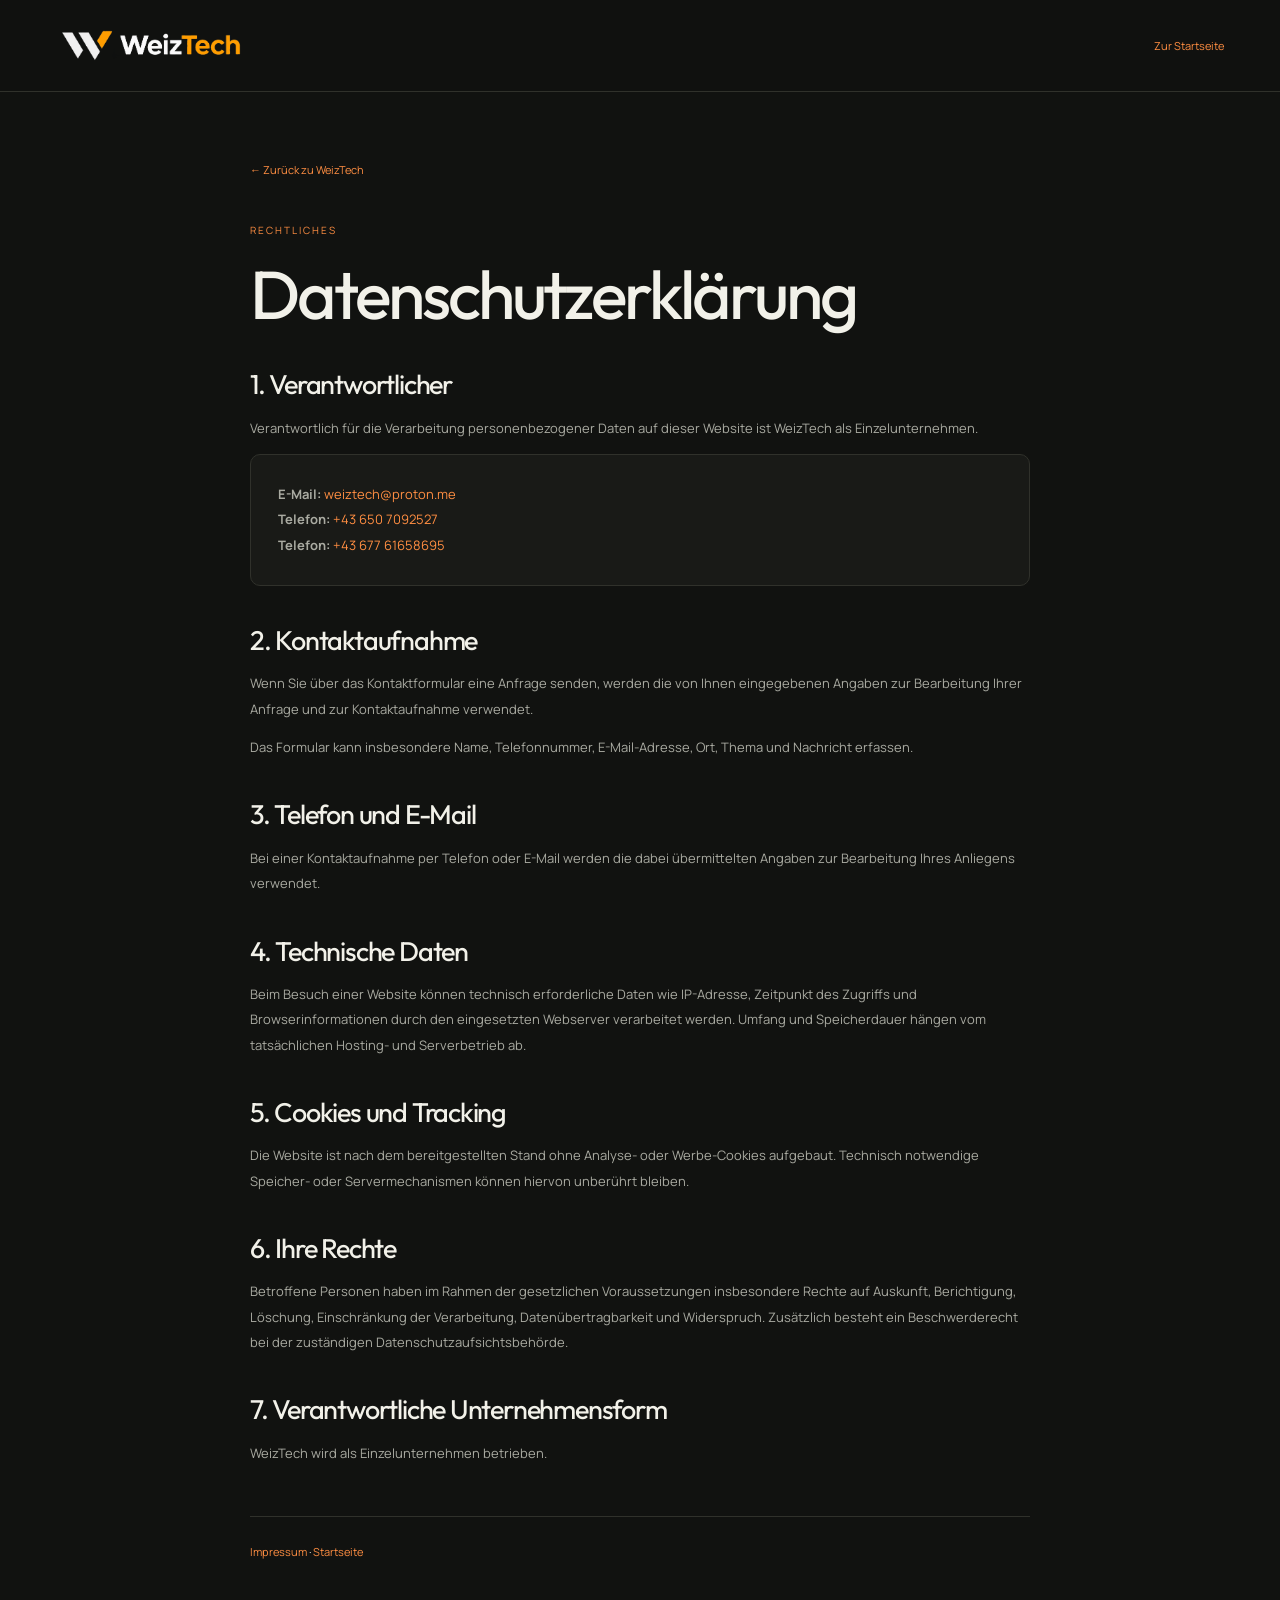
==== commit cd13922a: "3d" ====
--- a/datenschutz.html
+++ b/datenschutz.html
@@ -1,58 +1,56 @@
-<!doctype html>
-<html lang="de">
-<head>
-  <meta charset="utf-8">
-  <meta name="viewport" content="width=device-width, initial-scale=1">
-  <meta name="robots" content="index,follow">
-  <meta name="theme-color" content="#000000">
-  <title>Datenschutz – WeizTech</title>
-  <link rel="icon" href="assets/favicon-symbol.png" type="image/png">
-  <link rel="stylesheet" href="styles.css?v=11.0">
-</head>
-<body class="legal-page">
-  <header class="site-header legal-header">
-    <div class="container header-inner">
-      <a class="brand" href="index.html" aria-label="WeizTech Startseite">
-        <img src="assets/weiztech-logo-orange.png" alt="WeizTech" width="190" height="42">
-      </a>
-      <a class="legal-nav-link" href="index.html">Zur Startseite</a>
-    </div>
-  </header>
-  <main class="legal-main">
-    <div class="container legal-wrap">
-      <a class="legal-back" href="index.html">← Zurück zu WeizTech</a>
-      <span class="legal-kicker">Rechtliches</span>
-      <h1>Datenschutzerklärung</h1>
-
-      <h2>1. Verantwortlicher</h2>
-      <p>Verantwortlich für die Verarbeitung personenbezogener Daten auf dieser Website ist WeizTech als Einzelunternehmen.</p>
-      <div class="legal-contact">
-        <p><strong>E-Mail:</strong> <a href="mailto:weiztech@proton.me">weiztech@proton.me</a><br>
-        <strong>Telefon:</strong> <a href="tel:+436507092527">+43 650 7092527</a><br>
-        <strong>Telefon:</strong> <a href="tel:+4367761658695">+43 677 61658695</a></p>
-      </div>
-      <h2>2. Kontaktaufnahme</h2>
-      <p>Wenn Sie über das Kontaktformular eine Anfrage senden, werden die von Ihnen eingegebenen Angaben zur Bearbeitung Ihrer Anfrage und zur Kontaktaufnahme verwendet.</p>
-      <p>Das Formular kann insbesondere Name, Telefonnummer, E-Mail-Adresse, Ort, Thema und Nachricht erfassen.</p>
-
-      <h2>3. Telefon und E-Mail</h2>
-      <p>Bei einer Kontaktaufnahme per Telefon oder E-Mail werden die dabei übermittelten Angaben zur Bearbeitung Ihres Anliegens verwendet.</p>
-
-      <h2>4. Technische Daten</h2>
-      <p>Beim Besuch einer Website können technisch erforderliche Daten wie IP-Adresse, Zeitpunkt des Zugriffs und Browserinformationen durch den eingesetzten Webserver verarbeitet werden. Umfang und Speicherdauer hängen vom tatsächlichen Hosting- und Serverbetrieb ab.</p>
-
-      <h2>5. Cookies und Tracking</h2>
-      <p>Die Website ist nach dem bereitgestellten Stand ohne Analyse- oder Werbe-Cookies aufgebaut. Technisch notwendige Speicher- oder Servermechanismen können hiervon unberührt bleiben.</p>
-
-      <h2>6. Ihre Rechte</h2>
-      <p>Betroffene Personen haben im Rahmen der gesetzlichen Voraussetzungen insbesondere Rechte auf Auskunft, Berichtigung, Löschung, Einschränkung der Verarbeitung, Datenübertragbarkeit und Widerspruch. Zusätzlich besteht ein Beschwerderecht bei der zuständigen Datenschutzaufsichtsbehörde.</p>
-
-      <h2>7. Verantwortliche Unternehmensform</h2>
-      <p>WeizTech wird als Einzelunternehmen betrieben.</p>
-
-      <div class="legal-footer"><a href="impressum.html">Impressum</a> · <a href="index.html">Startseite</a></div>
-    </div>
-  </main>
-  
-</body>
-</html>
+<!doctype html>
+<html lang="de">
+<head>
+  <meta charset="utf-8">
+  <meta name="viewport" content="width=device-width, initial-scale=1">
+  <meta name="robots" content="index,follow">
+  <meta name="theme-color" content="#000000">
+  <title>Datenschutz – WeizTech</title>
+  <link rel="icon" href="assets/favicon-symbol.png" type="image/png">
+  <link rel="stylesheet" href="styles.css?v=5.1">
+</head>
+<body class="legal-page">
+  <header class="site-header legal-header">
+    <div class="container header-inner">
+      <a class="brand" href="index.html" aria-label="WeizTech Startseite"><img class="brand-logo" src="assets/weiztech-logo-orange.png" alt="WeizTech" width="190" height="41"></a>
+      <a class="legal-nav-link" href="index.html">Zur Startseite</a>
+    </div>
+  </header>
+  <main class="legal-main">
+    <div class="container legal-wrap">
+      <a class="legal-back" href="index.html">← Zurück zu WeizTech</a>
+      <span class="legal-kicker">Rechtliches</span>
+      <h1>Datenschutzerklärung</h1>
+
+      <h2>1. Verantwortlicher</h2>
+      <p>Verantwortlich für die Verarbeitung personenbezogener Daten auf dieser Website ist WeizTech als Einzelunternehmen.</p>
+      <div class="legal-contact">
+        <p><strong>E-Mail:</strong> <a href="mailto:weiztech@proton.me">weiztech@proton.me</a><br>
+        <strong>Telefon:</strong> <a href="tel:+436507092527">+43 650 7092527</a><br>
+        <strong>Telefon:</strong> <a href="tel:+4367761658695">+43 677 61658695</a></p>
+      </div>
+      <h2>2. Kontaktaufnahme</h2>
+      <p>Wenn Sie über das Kontaktformular eine Anfrage senden, werden die von Ihnen eingegebenen Angaben zur Bearbeitung Ihrer Anfrage und zur Kontaktaufnahme verwendet.</p>
+      <p>Das Formular kann insbesondere Name, Telefonnummer, E-Mail-Adresse, Ort, Thema und Nachricht erfassen.</p>
+
+      <h2>3. Telefon und E-Mail</h2>
+      <p>Bei einer Kontaktaufnahme per Telefon oder E-Mail werden die dabei übermittelten Angaben zur Bearbeitung Ihres Anliegens verwendet.</p>
+
+      <h2>4. Technische Daten</h2>
+      <p>Beim Besuch einer Website können technisch erforderliche Daten wie IP-Adresse, Zeitpunkt des Zugriffs und Browserinformationen durch den eingesetzten Webserver verarbeitet werden. Umfang und Speicherdauer hängen vom tatsächlichen Hosting- und Serverbetrieb ab.</p>
+
+      <h2>5. Cookies und Tracking</h2>
+      <p>Die Website ist nach dem bereitgestellten Stand ohne Analyse- oder Werbe-Cookies aufgebaut. Technisch notwendige Speicher- oder Servermechanismen können hiervon unberührt bleiben.</p>
+
+      <h2>6. Ihre Rechte</h2>
+      <p>Betroffene Personen haben im Rahmen der gesetzlichen Voraussetzungen insbesondere Rechte auf Auskunft, Berichtigung, Löschung, Einschränkung der Verarbeitung, Datenübertragbarkeit und Widerspruch. Zusätzlich besteht ein Beschwerderecht bei der zuständigen Datenschutzaufsichtsbehörde.</p>
+
+      <h2>7. Verantwortliche Unternehmensform</h2>
+      <p>WeizTech wird als Einzelunternehmen betrieben.</p>
+
+      <div class="legal-footer"><a href="impressum.html">Impressum</a> · <a href="index.html">Startseite</a></div>
+    </div>
+  </main>
+  
+</body>
+</html>
--- a/styles.css
+++ b/styles.css
@@ -1,734 +1,20 @@
-/* WeizTech — local expertise, considered design. No external font or UI dependencies. */
-:root{color-scheme:dark;--bg:#101418;--surface:#171d23;--surface-2:#1d252d;--line:#303a43;--text:#f1f3f2;--muted:#a8b2ba;--blue:#aacdf2;--action:#bad9f5;--ink:#17232f;--max:1200px}
-*{box-sizing:border-box}html{scroll-behavior:smooth;scroll-padding-top:105px}body{margin:0;background:var(--bg);color:var(--text);font-family:"Segoe UI",Arial,sans-serif;font-size:16px;line-height:1.6;-webkit-font-smoothing:antialiased}body,button,input,select,textarea{font-family:"Segoe UI",Arial,sans-serif}a{color:inherit;text-decoration:none}button,input,select,textarea{font:inherit}button,a,input,summary,select,textarea{-webkit-tap-highlight-color:transparent}button,a,summary{touch-action:manipulation}button{cursor:pointer}img{display:block;max-width:100%;height:auto}h1,h2,h3,p{margin:0}h1,h2,h3{font-weight:550;line-height:1.1}p{color:var(--muted)}a,button,input,select,textarea,summary{outline-offset:5px}a:focus-visible,button:focus-visible,summary:focus-visible{outline:2px solid var(--blue)}input:focus-visible,textarea:focus-visible,select:focus-visible{outline:2px solid var(--blue);outline-offset:2px}::selection{background:var(--blue);color:var(--ink)}[hidden]{display:none!important}.container{width:min(var(--max),calc(100% - 96px));margin-inline:auto}.icon{height:24px;width:24px;flex-shrink:0}.section{padding:110px 0}.eyebrow{font-size:11px;font-weight:650;letter-spacing:1.8px;text-transform:uppercase;color:var(--blue);display:flex;align-items:center;gap:10px;margin-bottom:25px}h2{font-size:clamp(34px,3.55vw,50px);letter-spacing:-1.9px}h2 span{color:var(--muted)}.button{display:inline-flex;align-items:center;justify-content:center;gap:24px;padding:17px 23px;border:1px solid transparent;background:var(--action);color:var(--ink);border-radius:4px;font-size:14px;font-weight:650;line-height:1.4;min-height:54px;transition:background .2s,transform .2s}.button:hover{background:#d3e8fb;transform:translateY(-2px)}.button .icon{width:19px;height:19px}.button-small{padding:12px 16px;min-height:44px;font-size:12px;gap:18px}.button-dark{background:var(--ink);color:white}.button-dark:hover{background:#2b4053}.text-link{display:inline-flex;align-items:center;gap:15px;font-size:14px;font-weight:600;color:var(--blue);min-height:44px}.text-link .icon{width:18px;transition:transform .2s}.text-link:hover .icon{transform:translateX(4px)}.skip-link{position:fixed;top:-80px;left:20px;padding:12px 20px;background:white;color:black;z-index:100}.skip-link:focus{top:12px}.announcement{background:#202b35;border-bottom:1px solid #34424f;font-size:12px}.announcement .container{display:flex;align-items:center;justify-content:space-between;min-height:41px;gap:20px}.announcement p{color:#c0cbd4;display:flex;align-items:center;gap:12px;flex-wrap:wrap}.announcement strong{color:#eff5fa;font-weight:600}.announcement-divider{color:#677887}.announcement a{color:#d9e9f6;white-space:nowrap}.announcement a:hover{text-decoration:underline}.offer-dot,.status-dot{height:6px;width:6px;border-radius:50%;display:inline-block;background:var(--blue);flex-shrink:0}.offer-dot{background:#dda976}.site-header{position:sticky;top:0;z-index:30;background:rgba(16,20,24,.96);border-bottom:1px solid #ffffff0d;backdrop-filter:blur(16px)}.header-inner{display:flex;align-items:center;justify-content:space-between;height:88px;gap:30px}.brand{display:inline-flex;align-items:center;flex-shrink:0}.brand img{width:170px;height:auto}.main-nav{display:flex;align-items:center;gap:28px}.main-nav>a:not(.button){font-size:12px;color:#bbc3c9;transition:color .2s;white-space:nowrap}.main-nav>a:hover,.main-nav>a[aria-current]{color:#fff}.main-nav .button:hover{color:var(--ink)}.menu-toggle{display:none}.hero{overflow:hidden;background:radial-gradient(ellipse at 74% 40%,#24374b35,transparent 60%)}.hero-grid{display:grid;grid-template-columns:1.02fr 1fr;align-items:center;gap:65px;padding-top:74px;padding-bottom:72px}.hero-copy .eyebrow{margin-bottom:30px;letter-spacing:1.45px;font-size:10px}.hero h1{font-size:clamp(54px,5.9vw,82px);line-height:1.045;letter-spacing:-4px;font-weight:560}.hero h1>span{color:var(--blue)}.hero-lead{max-width:420px;font-size:16px;line-height:1.85;margin-top:27px}.hero-actions{display:flex;align-items:center;gap:25px;margin-top:31px}.phone-link{font-size:13px;display:inline-flex;align-items:center;gap:8px;white-space:nowrap}.phone-link .icon{width:16px;height:16px;color:var(--muted)}.phone-link:hover{text-decoration:underline}.hero-note{display:flex;align-items:center;gap:8px;font-size:10px;margin-top:21px}.hero-note .icon{height:13px;width:13px;color:var(--blue)}.hero-note>span{margin:0 4px}.hero-visual{border:1px solid #374652;background:#18222b;border-radius:8px;position:relative;overflow:hidden;transform:rotate(-1deg)}.visual-top,.visual-bottom{display:flex;align-items:center;justify-content:space-between;gap:16px}.visual-top{padding:24px 25px;font-size:8px;letter-spacing:1.4px;color:#94a8bb}.visual-top>span:last-child{color:#afc7da;white-space:nowrap}.tech-scene{height:335px;position:relative;background-image:radial-gradient(#91b7d32d .7px,transparent .7px);background-size:18px 18px}.scene-orbit{position:absolute;border:1px solid #7892a820;border-radius:50%;left:50%;top:50%;transform:translate(-50%,-50%)}.orbit-one{width:280px;height:280px}.orbit-two{width:420px;height:420px}.scene-cross{position:absolute;color:#6d8aa3;font-size:17px;font-weight:300}.cross-one{top:25px;left:35px}.cross-two{right:29px;bottom:38px}.computer-illustration{position:absolute;width:62%;left:18%;top:85px;transform:rotate(-5deg);filter:drop-shadow(0 25px 20px #02070d80)}.computer-frame{height:176px;background:#111a23;border:5px solid #536474;border-radius:9px;box-shadow:0 0 0 1px #8196a5,6px 6px 0 0 #263440;overflow:hidden}.screen-top{height:21px;border-bottom:1px solid #2b3b49;display:flex;align-items:center;gap:4px;padding:0 9px}.screen-top span{flex:1}.screen-top i{width:3px;height:3px;background:#7c99b0;border-radius:50%}.screen-content{display:flex;gap:15px;align-items:center;height:112px;padding:15px 26px}.screen-mark{font-size:60px;font-weight:650;letter-spacing:-9px;line-height:1;color:#c9dded}.screen-mark span{color:#6b9dce}.screen-rule{height:50px;width:1px;background:#3a4b59;margin-left:11px}.screen-lines{flex:1;display:grid;gap:10px}.screen-lines i{height:4px;border-radius:3px;background:#718da4}.screen-lines i:nth-child(2){width:65%;background:#40576b}.screen-lines i:nth-child(3){width:80%;background:#40576b}.screen-bottom{font-size:5px;letter-spacing:1px;padding:0 12px;display:flex;justify-content:space-between;color:#7993a9}.computer-stand{height:33px;width:51px;margin:auto;background:linear-gradient(110deg,#536575,#263442);clip-path:polygon(15% 0,85% 0,100% 100%,0 100%)}.computer-foot{width:106px;height:8px;background:#607384;margin:auto;border-radius:50% 50% 3px 3px;box-shadow:0 4px 0 #253441}.device-node{position:absolute;background:#263746;border:1px solid #486079;border-radius:10px;box-shadow:0 10px 30px #050a103b;color:#b4d4ed;display:flex;align-items:center;justify-content:center;flex-direction:column;gap:6px;width:73px;height:73px}.device-node>.icon{width:28px;height:28px}.device-node>span{font-size:6px;letter-spacing:1px}.wifi-node{right:43px;top:9px;transform:rotate(7deg)}.printer-node{left:25px;bottom:34px;transform:rotate(5deg)}.service-stamp{position:absolute;right:20px;bottom:8px;padding:12px 15px;background:#d6e5f1;color:#21384b;display:flex;align-items:center;gap:10px;border-radius:4px;transform:rotate(3deg);box-shadow:0 10px 25px #0003}.service-stamp>.icon{width:21px}.service-stamp span{font-size:11px;font-weight:650;line-height:1.5}.service-stamp small{display:block;font-size:9px;font-weight:400;color:#4a6479}.visual-bottom{padding:23px 25px;margin-top:13px;border-top:1px solid #34434f;background:#172129;position:relative}.visual-bottom>span{font-size:11px;line-height:1.7;color:#9eafbd}.visual-bottom strong{font-weight:500;color:#dfebf2}.visual-bottom>a{height:37px;width:37px;border:1px solid #425664;border-radius:50%;display:grid;place-items:center}.visual-bottom>a:hover{background:#2f4354}.hero-bottom{padding-top:21px;padding-bottom:25px;display:flex;align-items:center;justify-content:space-between;border-top:1px solid var(--line);font-size:9px;letter-spacing:1.4px;color:#7b8b98}.hero-bottom a{color:#a6b7c6;font-size:10px;letter-spacing:0}.hero-bottom a span{margin-left:28px}.trust-strip{background:#171d22;border-block:1px solid #2b343c}.trust-grid{display:grid;grid-template-columns:repeat(4,1fr);padding-block:27px}.trust-grid>div{display:flex;align-items:center;gap:16px;padding:0 28px;border-right:1px solid #35404a}.trust-grid>div:first-child{padding-left:0}.trust-grid>div:last-child{border:0;padding-right:0}.trust-grid .icon{color:#a5bed3;width:22px;height:22px}.trust-grid strong,.trust-grid small{display:block}.trust-grid strong{font-size:13px;font-weight:550}.trust-grid small{font-size:11px;color:#9ba7b1;margin-top:3px}.section-heading{display:flex;align-items:flex-end;justify-content:space-between;gap:40px;margin-bottom:49px}.section-heading>p{font-size:14px;line-height:1.8;max-width:350px;padding-bottom:3px}.services-grid{display:grid;grid-template-columns:repeat(3,1fr);gap:1px;background:var(--line);border:1px solid var(--line);border-radius:6px;overflow:hidden;align-items:stretch}.service-card{background:var(--bg);padding:29px 29px 19px;transition:background .2s}.service-card:hover{background:#192128}.service-top{display:flex;align-items:center;justify-content:space-between;margin-bottom:30px}.service-top .icon{height:31px;width:31px;color:var(--blue)}.service-top>span{font-size:10px;color:#8293a1;letter-spacing:1px}.service-card h3{font-size:20px;letter-spacing:-.45px;margin-bottom:12px}.service-card>p{font-size:13px;line-height:1.8;max-width:260px;min-height:48px}.service-card>.text-link{font-size:12px;margin-top:17px}.service-details{margin-top:20px;border-top:1px solid #2a353e;padding-top:14px}.service-details>summary{font-size:10px;color:#9babba;cursor:pointer;list-style:none;display:flex;align-items:center;justify-content:space-between;min-height:28px}.service-details>summary:after{content:'+';font-size:17px;font-weight:300}.service-details[open]>summary:after{content:'−'}.service-details p{font-size:12px;margin-top:14px;line-height:1.8}.service-details small{font-size:9px;color:var(--blue);display:block;margin-top:13px;margin-bottom:8px}.scope-note{display:flex;align-items:center;gap:20px;padding:24px 0 0}.scope-note>.icon{width:22px;color:#8eabc2}.scope-note p{font-size:12px;flex:1;max-width:720px}.scope-note p strong{color:#d9e0e5;font-weight:500}.scope-note>.text-link{margin-left:auto;white-space:nowrap;font-size:11px}.pricing-section{background:#192128;border-block:1px solid #2e3b45}.pricing-grid{display:grid;grid-template-columns:1fr 1fr;gap:110px;align-items:center}.pricing-copy>p:not(.eyebrow){margin-top:27px;max-width:390px;font-size:14px;line-height:1.9}.check-list{list-style:none;padding:0;margin:27px 0 26px;display:grid;gap:13px}.check-list li{display:flex;align-items:center;gap:12px;font-size:12px;color:#c6d1d9}.check-list .icon{width:17px;height:17px;color:var(--blue)}.price-calculator{background:#e8edf0;color:#1c303f;padding:30px 33px;border-radius:6px;color-scheme:light}.price-card-head{display:flex;align-items:center;justify-content:space-between;font-size:9px;letter-spacing:1.1px;color:#425869;gap:15px}.offer-badge{background:#d1dfe9;padding:5px 8px;border-radius:3px;color:#334f65;font-size:8px;font-weight:700}.price-display{padding:22px 0 24px;border-bottom:1px solid #bccad3;position:relative}.price-display>strong{display:block;font-weight:550;font-size:70px;line-height:1;letter-spacing:-3px}.currency{font-size:40px;letter-spacing:-2px}.price-old{text-decoration:line-through;position:absolute;left:153px;top:33px;font-size:22px;color:#708390}.price-display>p{font-size:12px;color:#566d7e;margin-top:9px}.calculator-controls{padding:22px 0 20px}.calculator-controls label,.control-label{font-size:11px;color:#344e62;display:block;font-weight:600;margin:0 0 10px}.duration-options{display:grid;grid-template-columns:repeat(4,1fr);gap:5px;margin-bottom:21px}.duration-options button{border:1px solid #b6c7d2;background:transparent;color:#304c60;padding:9px 3px;font-size:11px;border-radius:3px;min-height:40px}.duration-options button:hover{background:#d5e1e9}.duration-options button[aria-pressed=true]{background:#233c50;color:#fff;border-color:#233c50}.price-calculator select{background:#e0e7eb;border:1px solid #b6c7d2;color:#233e53;padding:10px 12px;border-radius:3px;width:100%;font-size:12px;min-height:43px}.price-calculator :focus-visible{outline-color:#214f76}.estimate-summary{display:grid;grid-template-columns:1fr auto;gap:7px;font-size:11px;border-top:1px solid #c0ced8;padding:18px 0 9px}.estimate-summary strong{font-weight:600;text-align:right}.estimate-note{color:#566b7a;font-size:10px;line-height:1.65;margin:3px 0 18px}.price-calculator .button{width:100%;font-size:12px;justify-content:space-between;padding:14px 17px;min-height:48px}.steps-grid{display:grid;grid-template-columns:repeat(3,1fr);gap:45px}.steps-grid article{border-top:1px solid #3a4650;padding-top:25px;position:relative}.step-number{font-size:12px;font-weight:500;color:var(--blue);display:block;margin-bottom:25px}.steps-grid h3{font-size:24px;letter-spacing:-.6px;margin-bottom:15px}.steps-grid p{font-size:13px;line-height:1.9;max-width:280px}.about-section{padding-top:0}.about-grid{display:grid;grid-template-columns:1fr 1fr;gap:100px;align-items:center;padding-top:70px;border-top:1px solid var(--line)}.local-graphic{position:relative;background:#202e3b;padding:32px 36px;border:1px solid #3b4e60;border-radius:6px;overflow:hidden}.local-graphic:before{content:'';width:360px;height:360px;position:absolute;border:1px solid #55728b35;border-radius:50%;right:-160px;top:0;box-shadow:0 0 0 42px #55728b10,0 0 0 85px #55728b08;pointer-events:none}.local-top{display:flex;justify-content:space-between;align-items:center;color:#a8c2d6;font-size:8px;letter-spacing:1.3px}.local-top .icon{width:20px}.local-name{font-size:clamp(75px,9vw,135px);font-weight:550;letter-spacing:-9px;line-height:1.45;color:#e1edf5;position:relative}.local-name>span{color:#7faacb}.local-rule{height:1px;background:#506579;margin:10px 0 25px}.local-bottom{display:flex;align-items:end;justify-content:space-between;gap:20px;position:relative}.local-bottom strong{font-size:20px;line-height:1.5;font-weight:450;letter-spacing:-.3px}.local-bottom>span{font-size:10px;color:#b0c4d3;text-align:right}.about-copy>p:not(.eyebrow){font-size:13px;margin-top:22px;line-height:1.9}.about-copy .about-intro{color:#d1dbe3;font-size:15px!important}.area-note{display:flex;align-items:flex-start;gap:12px;margin:24px 0 15px;padding-top:20px;border-top:1px solid var(--line)}.area-note .status-dot{margin-top:8px}.area-note p{font-size:11px;line-height:1.8}.about-copy .text-link{font-size:12px}.faq-section{border-top:1px solid var(--line);background:#141a20}.faq-grid{display:grid;grid-template-columns:.8fr 1.2fr;gap:85px}.faq-grid>div>p:not(.eyebrow){font-size:13px;line-height:1.9;margin-top:24px}.faq-grid .text-link{font-size:13px;margin-top:15px}.accordion{border-top:1px solid #374551}.accordion>details{border-bottom:1px solid #374551}.accordion summary{font-size:13px;font-weight:500;list-style:none;display:flex;gap:25px;align-items:center;justify-content:space-between;padding:24px 0;cursor:pointer}.accordion summary:after{content:'+';color:var(--blue);font-size:21px;font-weight:300;flex-shrink:0}.accordion details[open]>summary:after{content:'−'}.accordion details[open]>summary{color:var(--blue)}summary::-webkit-details-marker{display:none}.accordion details>p{font-size:12px;line-height:1.9;max-width:95%;padding:0 0 23px}.contact-section{background:#1a2631;border-block:1px solid #354554}.contact-grid{display:grid;grid-template-columns:.85fr 1.15fr;gap:100px;align-items:start}.contact-copy h2{font-size:clamp(42px,4.4vw,63px);letter-spacing:-2.7px}.contact-copy h2 span{color:var(--blue)}.contact-copy>p:not(.eyebrow){font-size:14px;line-height:1.9;margin-top:27px}.contact-options{display:grid;gap:0;margin-top:34px}.contact-options>a{display:flex;align-items:center;gap:17px;padding:20px 0;border-bottom:1px solid #374a5a}.contact-options>a:last-child{border-bottom:0}.contact-options>a>.icon{color:var(--blue);width:21px}.contact-options>a>.icon:last-child{margin-left:auto;width:17px}.contact-options small{display:block;font-size:10px;color:#aebdca;margin-bottom:4px}.contact-options strong{display:block;font-size:17px;line-height:1.3;font-weight:500;letter-spacing:-.25px}.contact-options a:hover strong{text-decoration:underline;text-underline-offset:4px}.contact-form{position:relative;padding:32px;background:#111c26;border:1px solid #34485a;border-radius:6px}.form-heading .eyebrow{font-size:9px;margin-bottom:12px}.form-heading h3{font-size:25px;letter-spacing:-.7px}.form-heading p{font-size:10px;margin:11px 0 25px}.contact-form label{display:block;font-size:11px;color:#dae3ea;margin-bottom:17px}.contact-form label>span{color:#9aabba;font-size:10px}.form-row{display:grid;grid-template-columns:1fr 1fr;gap:17px}.contact-form input:not([type=checkbox]),.contact-form select,.contact-form textarea{margin-top:8px;width:100%;min-width:0;border:1px solid #3e5263;background:#1a2936;color:#edf3f8;padding:12px 13px;border-radius:3px;font-size:12px;min-height:46px}.contact-form input::placeholder,.contact-form textarea::placeholder{color:#a0b0bc;opacity:1}.contact-form textarea{resize:vertical;min-height:106px;max-height:450px}.contact-form select{padding-right:5px}.contact-form .checkbox-label{display:flex;align-items:flex-start;gap:10px;line-height:1.7;margin-top:3px;margin-bottom:22px}.checkbox-label input{width:16px;height:16px;margin:3px 0 0;accent-color:var(--blue);flex-shrink:0}.checkbox-label a{text-decoration:underline;text-underline-offset:3px;color:#dae8f2}.full{width:100%}.contact-form>.button{justify-content:space-between;font-size:12px;padding:14px 17px;min-height:48px}.contact-form>.button:disabled{opacity:.65;cursor:wait;transform:none}.form-hint{font-size:10px;line-height:1.7;margin-top:13px}.form-status:empty{display:none}.form-status{font-size:12px;color:#ffd0be;line-height:1.8;padding:13px;border:1px solid #9c6150;margin-top:17px;border-radius:3px}.form-status.success{color:#b8e3c7;border-color:#487760}.form-honeypot{position:absolute;left:-10000px;top:auto;width:1px;height:1px;overflow:hidden}.contact-form>.text-link{font-size:11px;margin-top:12px}.site-footer{padding:60px 0 0;background:#10161c}.footer-grid{display:grid;grid-template-columns:1.4fr 1fr 1.3fr 1fr;gap:50px;padding-bottom:49px}.footer-brand .brand img{width:155px}.footer-brand p{font-size:11px;line-height:1.9;margin-top:18px}.footer-grid h3{font-size:10px;font-weight:500;text-transform:uppercase;letter-spacing:1.2px;color:#d2dee7;margin-bottom:20px}.footer-grid>div>a:not(.brand){display:block;font-size:11px;color:#a3b2bf;line-height:2.5;width:fit-content}.footer-grid>div>a:hover{color:var(--blue)}.footer-bottom{display:flex;align-items:center;gap:25px;justify-content:space-between;border-top:1px solid #293743;padding-top:22px;padding-bottom:25px;font-size:9px;color:#8b9ba8}.footer-bottom a{color:#beccd7}.mobile-cta{display:none}.legal-header{position:static}.legal-nav-link{font-size:13px;color:var(--blue)}.legal-main{padding:70px 0 90px}.legal-wrap{max-width:850px}.legal-back{display:block;color:var(--blue);font-size:13px;margin-bottom:40px}.legal-kicker{display:block;text-transform:uppercase;font-size:11px;letter-spacing:1.5px;color:var(--blue);margin-bottom:17px}.legal-wrap h1{font-size:clamp(32px,5vw,54px);letter-spacing:-1.8px;margin-bottom:40px;overflow-wrap:anywhere}.legal-wrap h2{font-size:24px;letter-spacing:-.5px;margin:36px 0 14px}.legal-wrap p{font-size:15px;line-height:1.9;margin:15px 0}.legal-wrap p a{color:var(--blue);text-decoration:underline}.legal-contact{background:var(--surface);border:1px solid var(--line);border-radius:5px;padding:20px 25px;margin:25px 0}.legal-footer{border-top:1px solid var(--line);padding-top:25px;margin-top:50px;color:var(--blue);font-size:13px}
-@media(min-width:1500px){.hero-grid{padding-top:90px;padding-bottom:85px}.hero h1{font-size:86px}.tech-scene{height:360px}.computer-illustration{top:95px}}
-@media(max-width:1100px){.container{width:calc(100% - 64px)}.main-nav{gap:20px}.main-nav>a:not(.button){font-size:11px}.brand img{width:151px}.header-inner{gap:20px}.hero-grid{gap:36px}.hero h1{font-size:65px}.hero-actions{gap:17px;flex-wrap:wrap}.hero-visual{transform:none}.computer-frame{height:153px}.screen-content{height:92px;padding:15px}.screen-mark{font-size:49px}.screen-bottom{font-size:4px}.tech-scene{height:310px}.computer-illustration{top:87px}.service-stamp{right:14px;padding:10px}.wifi-node{right:28px}.printer-node{left:15px}.trust-grid>div{padding:0 18px;gap:12px}.pricing-grid,.about-grid,.contact-grid{gap:60px}.faq-grid{gap:60px}.footer-grid{gap:30px}.section{padding:85px 0}.about-section{padding-top:0}.service-card{padding:25px 23px 18px}.contact-form{padding:26px}.hero-note{flex-wrap:wrap}.contact-options strong{font-size:15px}}
-@media(max-width:860px){.main-nav{gap:17px}.main-nav>a:not(.button){font-size:10px}.main-nav .button{font-size:10px;padding:10px 13px;gap:10px}.brand img{width:132px}.hero-grid{gap:27px}.hero h1{font-size:56px;letter-spacing:-2.7px}.hero-lead{font-size:14px}.hero-copy .eyebrow{font-size:8px}.visual-top{padding:19px 15px;font-size:6px}.tech-scene{height:275px}.computer-illustration{width:66%;left:16%;top:72px}.computer-frame{height:132px;border-width:4px}.screen-content{height:76px;padding:12px}.screen-mark{font-size:42px}.screen-rule{margin-left:4px}.screen-bottom{font-size:3px}.device-node{height:57px;width:57px;border-radius:7px}.device-node>.icon{width:24px}.wifi-node{right:21px;top:0}.service-stamp{bottom:0}.visual-bottom{padding:20px 15px}.visual-bottom>span{font-size:9px}.trust-grid>div{padding:0 12px;gap:10px}.trust-grid strong{font-size:11px}.trust-grid small{font-size:9px}.trust-grid .icon{width:19px}.section-heading>p{font-size:12px;max-width:290px}.service-card h3{font-size:18px}.services-grid{grid-template-columns:repeat(2,1fr)}.service-card>p{min-height:0}.pricing-grid{gap:40px}.price-calculator{padding:25px}.price-card-head{font-size:7px}.offer-badge{font-size:6px}.pricing-copy>p:not(.eyebrow){font-size:13px}.check-list li{font-size:11px}.about-grid{gap:45px}.local-graphic{padding:28px}.local-name{font-size:88px;letter-spacing:-6px}.local-bottom strong{font-size:16px}.local-bottom>span{font-size:8px}.contact-grid{gap:35px}.contact-copy h2{font-size:45px}.contact-form{padding:22px}.form-heading h3{font-size:21px}.footer-grid{grid-template-columns:1.3fr 1fr 1.3fr;gap:30px}.footer-grid>div:last-child{grid-column:2/4}.scope-note>.text-link{display:none}}
-@media(max-width:700px){html{scroll-padding-top:86px}.container{width:calc(100% - 40px)}.section{padding:64px 0}.announcement .container{justify-content:center;min-height:35px;gap:0}.announcement p{font-size:9px;gap:7px;text-align:center;justify-content:center}.announcement a,.announcement-divider,.offer-dot{display:none}.header-inner{height:70px}.brand img{width:150px}.menu-toggle{display:flex;flex-direction:column;align-items:center;justify-content:center;gap:6px;width:44px;height:44px;background:transparent;border:1px solid #40515f;border-radius:4px;color:white}.menu-toggle span{width:19px;height:1px;background:#d2e1ec;transition:transform .2s}.menu-toggle[aria-expanded=true] span:first-child{transform:translateY(3.5px) rotate(45deg)}.menu-toggle[aria-expanded=true] span:last-child{transform:translateY(-3.5px) rotate(-45deg)}.main-nav{position:absolute;left:0;right:0;top:70px;padding:18px 20px 25px;background:#17212a;border-bottom:1px solid #415363;display:none;max-height:calc(100dvh - 70px);overflow:auto;box-shadow:0 20px 25px #0004}.main-nav.open{display:flex;flex-direction:column;align-items:stretch;gap:0}.main-nav>a:not(.button){font-size:15px;padding:14px 2px;min-height:48px;border-bottom:1px solid #2e3e4b}.main-nav .button{font-size:13px;padding:15px;margin-top:20px}.hero-grid{grid-template-columns:1fr;padding-top:45px;padding-bottom:31px;gap:40px}.hero-copy .eyebrow{font-size:9px;letter-spacing:1.2px;margin-bottom:23px}.hero h1{font-size:clamp(53px,11.8vw,76px);letter-spacing:-3px;line-height:1.04}.hero-lead{font-size:14px;max-width:430px;margin-top:23px;line-height:1.8}.hero-actions{margin-top:25px;gap:20px}.hero-actions .button{font-size:12px;min-height:50px;padding:14px 17px;gap:18px}.phone-link{font-size:11px;gap:6px}.hero-note{font-size:9px;margin-top:18px;gap:6px}.hero-note>span{margin:0 2px}.hero-visual{max-width:460px;width:100%;justify-self:center;transform:none}.visual-top{padding:19px 22px;font-size:8px}.tech-scene{height:290px}.computer-illustration{width:60%;left:21%;top:70px;max-width:280px}.computer-frame{height:150px}.screen-content{height:92px;padding:15px 20px}.screen-mark{font-size:53px}.screen-bottom{font-size:4px}.screen-rule{margin-left:8px}.device-node{width:62px;height:62px}.wifi-node{right:40px;top:0}.printer-node{left:25px;bottom:28px}.service-stamp{right:23px;bottom:2px}.visual-bottom{padding:19px 22px}.visual-bottom>span{font-size:10px}.hero-bottom{padding-top:17px;padding-bottom:21px;font-size:7px;letter-spacing:1px}.hero-bottom>a{font-size:9px}.hero-bottom a span{margin-left:8px}.trust-grid{grid-template-columns:1fr 1fr;gap:23px 15px;padding-block:26px}.trust-grid>div{padding:0;border:0;gap:12px}.trust-grid strong{font-size:11px}.trust-grid small{font-size:10px}.trust-grid .icon{width:21px}.eyebrow{font-size:9px;letter-spacing:1.3px;margin-bottom:18px}h2{font-size:35px;letter-spacing:-1.5px}.section-heading{display:block;margin-bottom:29px}.section-heading>p{font-size:12px;max-width:100%;margin-top:20px}.service-card{padding:24px 19px 16px}.service-top{margin-bottom:24px}.service-top>.icon{width:27px;height:27px}.service-card h3{font-size:17px;line-height:1.2;min-height:41px}.service-card>p{font-size:11px;line-height:1.7;min-height:57px}.service-card .text-link{font-size:10px;gap:10px}.service-details{margin-top:15px;padding-top:10px}.service-details summary{font-size:9px;gap:10px;line-height:1.7}.service-details p{font-size:11px}.service-details small{font-size:8px}.scope-note{gap:12px;align-items:flex-start;padding-top:20px}.scope-note>.icon{margin-top:2px;width:18px}.scope-note p{font-size:10px}.pricing-grid,.about-grid,.faq-grid,.contact-grid{grid-template-columns:1fr;gap:35px}.pricing-copy>p:not(.eyebrow){font-size:13px;max-width:440px;margin-top:20px}.check-list{margin:22px 0 14px;gap:12px}.check-list li{font-size:12px}.pricing-copy>.text-link{font-size:12px}.price-calculator{padding:25px;max-width:500px;width:100%;justify-self:center}.price-card-head{font-size:9px}.offer-badge{font-size:8px}.price-display{padding-top:25px}.price-display>strong{font-size:68px}.steps-grid{grid-template-columns:1fr;gap:23px}.steps-grid article{padding:22px 0 0 48px}.step-number{position:absolute;left:0;top:24px;font-size:12px}.steps-grid h3{font-size:23px;margin-bottom:10px}.steps-grid p{max-width:100%;font-size:12px}.about-section{padding-top:0}.about-grid{padding-top:45px;gap:33px}.local-graphic{padding:27px 30px}.local-top{font-size:8px}.local-name{font-size:115px;line-height:1.3}.local-bottom strong{font-size:20px}.local-bottom>span{font-size:10px}.local-rule{margin:12px 0 22px}.about-copy .about-intro{font-size:14px!important}.about-copy>p:not(.eyebrow){font-size:12px;margin-top:20px}.area-note{margin-top:21px}.faq-grid{gap:28px}.faq-grid>div>p:not(.eyebrow){margin-top:18px;font-size:12px}.faq-grid>div>p:not(.eyebrow) br{display:none}.accordion summary{font-size:12px;padding:21px 0}.accordion details>p{font-size:12px}.contact-copy h2{font-size:44px;letter-spacing:-1.8px}.contact-copy>p:not(.eyebrow){font-size:13px;margin-top:22px}.contact-copy>p:not(.eyebrow) br{display:none}.contact-options{margin-top:19px}.contact-options>a{padding:17px 0}.contact-options strong{font-size:16px}.contact-form{padding:25px 21px}.form-heading h3{font-size:23px}.form-heading p{font-size:10px}.contact-form input:not([type=checkbox]),.contact-form select,.contact-form textarea{font-size:16px;padding:10px;min-height:45px}.form-row{gap:12px}.contact-form label{font-size:10px}.contact-form label>span{font-size:10px}.contact-form input::placeholder,.contact-form textarea::placeholder{font-size:12px}.form-hint{font-size:10px}.site-footer{padding-top:42px;padding-bottom:70px}.footer-grid{grid-template-columns:1fr 1fr;gap:29px 20px;padding-bottom:33px}.footer-brand{grid-column:1/3}.footer-brand p{margin-top:15px}.footer-grid>div:last-child{grid-column:auto}.footer-grid h3{font-size:9px;margin-bottom:12px}.footer-grid>div>a:not(.brand){font-size:10px;line-height:2.8;overflow-wrap:anywhere}.footer-bottom{flex-wrap:wrap;gap:12px;font-size:8px;padding-top:20px;padding-bottom:20px}.footer-bottom>a{margin-left:auto}.mobile-cta{position:fixed;bottom:0;left:0;right:0;z-index:25;display:grid;grid-template-columns:.8fr 1.2fr;background:#111d27;border-top:1px solid #435a6d;padding:9px 16px max(9px,env(safe-area-inset-bottom));gap:10px;transition:transform .2s}.mobile-cta>a{display:flex;align-items:center;justify-content:center;gap:10px;min-height:43px;font-size:12px;font-weight:550;border:1px solid #456077;border-radius:3px}.mobile-cta .icon{width:16px;height:16px}.mobile-cta>a:last-child{background:var(--action);color:var(--ink);border-color:var(--action)}.mobile-cta.is-hidden{transform:translateY(110%);visibility:hidden}.legal-main{padding:40px 0 60px}.legal-wrap h1{margin-bottom:25px;font-size:34px}.legal-wrap h2{font-size:21px}.legal-wrap p{font-size:13px}.legal-contact{padding:15px 18px}.legal-nav-link{font-size:11px}}
-@media(max-width:380px){.container{width:calc(100% - 32px)}.hero-actions{gap:13px}.hero-actions .button{font-size:11px;padding:13px;gap:12px}.phone-link{font-size:10px}.hero-note{font-size:8px}.services-grid{grid-template-columns:1fr}.service-card h3,.service-card>p{min-height:0}.service-card h3{font-size:20px}.service-card>p{font-size:12px}.service-details summary{font-size:10px}.hero-bottom{font-size:6px;letter-spacing:.6px}.hero-bottom a{font-size:8px}.form-row{grid-template-columns:1fr;gap:0}.price-card-head{font-size:7px}.offer-badge{font-size:7px}.computer-frame{height:133px}.screen-content{height:77px;padding:12px}.screen-mark{font-size:43px}.visual-top{font-size:6px}.tech-scene{height:263px}.local-name{font-size:100px}.footer-grid{gap:25px 15px}}
-@media(prefers-reduced-motion:reduce){html{scroll-behavior:auto}*,*:before,*:after{transition:none!important;animation:none!important}}
-@media print{body{background:white;color:black}.site-header,.announcement,.hero-visual,.mobile-cta,.contact-form,.menu-toggle{display:none}.container{width:100%}.section{padding:25px 0}.hero-grid,.pricing-grid,.about-grid,.contact-grid{display:block}.price-calculator{margin-top:25px}h1,h2,h3,p,a{color:black!important}.hero{background:none}.site-footer{padding:20px 0}.services-grid{grid-template-columns:repeat(2,1fr)}.service-card,.pricing-section,.contact-section,.faq-section,.trust-strip{background:white}.local-graphic{display:none}}
-
-
-/* --- v7.0 orange refresh --- */
-:root{
-  --blue:#f2a446;
-  --action:#f5b86c;
-  --ink:#21160b;
-  --scroll-progress:0;
-}
-
-body{
-  background-color:var(--bg);
-  background-image:
-    radial-gradient(900px 520px at 50% calc(5% + (var(--scroll-progress) * 70%)), rgba(242,164,70,calc(var(--scroll-progress) * 0.16)), transparent 68%),
-    linear-gradient(180deg, rgba(242,164,70,calc(var(--scroll-progress) * 0.015)) 0%, rgba(242,164,70,calc(var(--scroll-progress) * 0.08)) 100%);
-  background-attachment:fixed;
-}
-
-::selection{background:var(--blue);color:#120d08}
-.button:hover{background:#ffd19a}
-.button-dark{background:#2a1a0d}
-.button-dark:hover{background:#43280f}
-.text-link{color:#f2a446}
-.announcement{background:#211710;border-bottom-color:#3a2718}
-.announcement a{color:#ffd8a6}
-.offer-dot{background:#f2a446}
-.site-header{background:rgba(16,20,24,.94)}
-.hero{background:radial-gradient(ellipse at 74% 40%,rgba(143,79,31,.22),transparent 60%)}
-.hero h1>span,.eyebrow,.hero-note .icon,.service-top .icon{color:var(--blue)}
-.visual-top>span:last-child{color:#f3c48f}
-.tech-scene{background-image:radial-gradient(rgba(242,164,70,.16) .7px,transparent .7px)}
-.scene-orbit{border-color:rgba(201,137,74,.15)}
-.scene-cross{color:#b38555}
-.screen-mark span{color:#f2a446}
-.screen-lines i{background:#a3886b}
-.screen-lines i:nth-child(2),.screen-lines i:nth-child(3){background:#6d5336}
-.service-stamp{background:#f3ddc1;color:#4a2e14}
-.service-stamp small{color:#785130}
-.hero-bottom a{color:#d6b289}
-.trust-grid .icon{color:#d8a46b}
-.main-nav>a:hover,.main-nav>a[aria-current]{color:#ffe7cb}
-.main-nav .button:hover{color:#1f150a}
-.phone-link:hover,.announcement a:hover{text-decoration:underline}
-.contact-options .icon,.faq-grid .icon,.scope-note>.icon{color:#f2a446}
-.mobile-cta{background:#17110d;border-top-color:#5a3a1f}
-.mobile-cta>a{border-color:#7a4e29}
-.mobile-cta>a:last-child{border-color:#f5b86c}
-.legal-contact{border-color:rgba(242,164,70,.2);background:linear-gradient(180deg, rgba(242,164,70,.08), rgba(242,164,70,.03))}
-
-/* More original Leistungen section */
-.services-grid{
-  display:grid;
-  grid-template-columns:repeat(12,minmax(0,1fr));
-  gap:20px;
-  background:none;
-  border:none;
-  border-radius:0;
-  overflow:visible;
-  align-items:start;
-}
-.service-card{
-  position:relative;
-  border:1px solid rgba(255,255,255,.08);
-  border-radius:24px;
-  background:linear-gradient(180deg, rgba(255,255,255,.02), rgba(255,255,255,.01));
-  padding:30px 30px 22px;
-  overflow:hidden;
-  isolation:isolate;
-}
-.service-card::before{
-  content:"";
-  position:absolute;
-  inset:auto -10% -35% auto;
-  width:150px;
-  height:150px;
-  border-radius:50%;
-  background:radial-gradient(circle, rgba(242,164,70,.22) 0%, rgba(242,164,70,0) 72%);
-  z-index:-1;
-}
-.service-card:hover{background:linear-gradient(180deg, rgba(255,255,255,.035), rgba(242,164,70,.04)); border-color:rgba(242,164,70,.26)}
-.service-card:nth-child(1){grid-column:span 5}
-.service-card:nth-child(2){grid-column:span 3; transform:translateY(28px)}
-.service-card:nth-child(3){grid-column:span 4}
-.service-card:nth-child(4){grid-column:1 / span 4; transform:translateY(-6px)}
-.service-card:nth-child(5){grid-column:5 / span 5; transform:translateY(18px)}
-.service-card:nth-child(6){grid-column:10 / span 3; transform:translateY(-20px)}
-.service-card h3{margin-bottom:14px}
-.service-card>p{max-width:unset; min-height:0}
-.service-details{border-top-color:rgba(255,255,255,.08)}
-.scope-note{margin-top:40px}
-
-@media(max-width:980px){
-  .services-grid{grid-template-columns:repeat(2,minmax(0,1fr));gap:16px}
-  .service-card,
-  .service-card:nth-child(1),
-  .service-card:nth-child(2),
-  .service-card:nth-child(3),
-  .service-card:nth-child(4),
-  .service-card:nth-child(5),
-  .service-card:nth-child(6){grid-column:auto;transform:none}
-}
-
-@media(max-width:700px){
-  .services-grid{grid-template-columns:1fr}
-  .service-card{padding:24px 20px 18px;border-radius:20px}
-}
-
-
-/* --- v8.0 midnight glass refresh --- */
-:root{
-  --bg:#040506;
-  --surface:#07090d;
-  --surface-2:#0c1015;
-  --line:#1a2028;
-  --text:#f5f6f7;
-  --muted:#9ba5af;
-  --blue:#f2a446;
-  --action:#f4b462;
-  --ink:#120d08;
-}
-
-html{scroll-behavior:smooth}
-body{
-  background-color:#030405;
-  background-image:
-    radial-gradient(900px 520px at 50% calc(5% + (var(--scroll-progress) * 70%)), rgba(242,164,70,calc(var(--scroll-progress) * 0.14)), transparent 68%),
-    linear-gradient(180deg, rgba(242,164,70,calc(var(--scroll-progress) * 0.01)) 0%, rgba(242,164,70,calc(var(--scroll-progress) * 0.055)) 100%);
-}
-.announcement{background:#0d1015;border-bottom-color:#222933}
-.site-header{background:rgba(4,5,6,.9)}
-.hero,.faq-section,.site-footer{background-color:transparent}
-.trust-strip{background:#080a0d;border-block-color:#151a20}
-.pricing-section{background:#06080c;border-block-color:#171d24}
-.contact-section{background:#0a0d12;border-block-color:#202833}
-.about-grid{border-top-color:#191f27}
-.hero-bottom{border-top-color:#171d24}
-.main-nav>a:not(.button){color:#c8cfd6}
-.main-nav>a:hover,.main-nav>a[aria-current]{color:#fff}
-
-.button,
-.button-dark,
-.duration-options button,
-.visual-bottom>a,
-.mobile-cta>a,
-.service-card,
-.hero-visual,
-.price-calculator,
-.contact-form,
-.contact-options>a,
-.text-link .icon,
-.service-top .icon{
-  transition:transform .38s cubic-bezier(.22,1,.36,1), box-shadow .38s cubic-bezier(.22,1,.36,1), background .3s ease, border-color .3s ease, color .3s ease, opacity .3s ease;
-}
-.button{box-shadow:0 14px 28px rgba(242,164,70,.12)}
-.button:hover{transform:translateY(-4px);box-shadow:0 18px 36px rgba(242,164,70,.18)}
-.button-dark{background:linear-gradient(180deg,#3e2208,#2a1506)}
-.button-dark:hover{background:linear-gradient(180deg,#5a2e08,#351906)}
-.text-link:hover{color:#ffc06f}
-.phone-link,.hero-bottom a,.announcement a{transition:color .28s ease, transform .28s ease}
-.phone-link:hover,.hero-bottom a:hover{transform:translateX(2px)}
-
-/* Hero 3D card */
-.hero-visual{
-  --tilt-x:0deg;
-  --tilt-y:0deg;
-  --move-x:0px;
-  --move-y:0px;
-  position:relative;
-  overflow:visible;
-  border-radius:34px;
-  border:1px solid rgba(255,255,255,.1);
-  background:linear-gradient(180deg, rgba(17,22,29,.9), rgba(9,12,16,.96));
-  box-shadow:0 30px 70px rgba(0,0,0,.45), 0 0 0 1px rgba(255,255,255,.03);
-  transform-style:preserve-3d;
-  perspective:1400px;
-  transform:rotateX(var(--tilt-x)) rotateY(var(--tilt-y)) rotate(-1deg);
-}
-.hero-visual::after{
-  content:'';
-  position:absolute;
-  inset:-1px;
-  border-radius:inherit;
-  pointer-events:none;
-  background:linear-gradient(135deg, rgba(255,255,255,.12), transparent 38%, transparent 65%, rgba(242,164,70,.08));
-  mask:linear-gradient(#fff 0 0) content-box, linear-gradient(#fff 0 0);
-  -webkit-mask:linear-gradient(#fff 0 0) content-box, linear-gradient(#fff 0 0);
-  padding:1px;
-  -webkit-mask-composite:xor;
-  mask-composite:exclude;
-}
-.hero-visual:hover{box-shadow:0 42px 80px rgba(0,0,0,.55), 0 0 60px rgba(242,164,70,.12)}
-.visual-top,.visual-bottom{position:relative;z-index:2;transform:translateZ(18px)}
-.tech-scene{
-  overflow:visible;
-  transform-style:preserve-3d;
-  background-image:radial-gradient(rgba(242,164,70,.14) .8px,transparent .8px);
-}
-.computer-illustration{
-  width:68%;
-  left:14%;
-  top:62px;
-  max-width:340px;
-  transform:translate3d(calc(var(--move-x) * .35), calc(var(--move-y) * .35 - 18px), 72px) rotate(-6deg);
-  filter:drop-shadow(0 28px 32px rgba(0,0,0,.5));
-  will-change:transform;
-}
-.computer-frame{border-color:#6d7c8b;box-shadow:0 0 0 1px rgba(222,236,247,.26), 8px 10px 0 0 #233241, 0 30px 60px rgba(0,0,0,.18)}
-.computer-stand,.computer-foot{transform:translateZ(22px)}
-.device-node,.service-stamp{transform-style:preserve-3d}
-.wifi-node{transform:translate3d(calc(var(--move-x) * -.14), calc(var(--move-y) * -.14), 32px) rotate(7deg)}
-.printer-node{transform:translate3d(calc(var(--move-x) * -.1), calc(var(--move-y) * .1), 26px) rotate(5deg)}
-.service-stamp{transform:translate3d(calc(var(--move-x) * .08), calc(var(--move-y) * .08), 36px) rotate(3deg)}
-.visual-bottom{margin-top:0;background:rgba(20,27,34,.82);backdrop-filter:blur(18px);border-top-color:#27333f}
-
-/* Services as liquid glass app icons */
-.services-grid{
-  grid-template-columns:repeat(3,minmax(0,1fr));
-  gap:24px;
-  background:none;
-  border:none;
-  border-radius:0;
-  overflow:visible;
-  align-items:stretch;
-}
-.service-card,
-.service-card:nth-child(1),
-.service-card:nth-child(2),
-.service-card:nth-child(3),
-.service-card:nth-child(4),
-.service-card:nth-child(5),
-.service-card:nth-child(6){
-  grid-column:auto;
-  transform:none;
-}
-.service-card{
-  min-height:320px;
-  padding:26px 24px 20px;
-  border-radius:30px;
-  border:1px solid rgba(255,255,255,.12);
-  background:linear-gradient(180deg, rgba(255,255,255,.14), rgba(255,255,255,.05));
-  box-shadow:0 18px 40px rgba(0,0,0,.18), inset 0 1px 0 rgba(255,255,255,.12);
-  backdrop-filter:blur(24px) saturate(140%);
-  -webkit-backdrop-filter:blur(24px) saturate(140%);
-}
-.service-card::before{
-  inset:-20% auto auto -20%;
-  width:180px;
-  height:180px;
-  background:radial-gradient(circle, rgba(255,255,255,.15) 0%, rgba(255,255,255,0) 68%);
-  z-index:0;
-}
-.service-card::after{
-  content:'';
-  position:absolute;
-  inset:-45% auto auto -35%;
-  width:70%;
-  height:160%;
-  background:linear-gradient(120deg, rgba(255,255,255,.22), rgba(255,255,255,0) 45%);
-  transform:rotate(14deg) translateX(-120%);
-  transition:transform .8s cubic-bezier(.22,1,.36,1);
-  pointer-events:none;
-}
-.service-card:hover{
-  transform:translateY(-12px) scale(1.02);
-  background:linear-gradient(180deg, rgba(255,255,255,.18), rgba(255,255,255,.06));
-  border-color:rgba(242,164,70,.24);
-  box-shadow:0 26px 58px rgba(0,0,0,.3), 0 0 0 1px rgba(242,164,70,.18);
-}
-.service-card:hover::after{transform:rotate(14deg) translateX(160%)}
-.service-top{align-items:flex-start;gap:14px;margin-bottom:22px}
-.service-top .icon{
-  width:34px;
-  height:34px;
-  box-sizing:content-box;
-  padding:16px;
-  border-radius:24px;
-  background:linear-gradient(180deg, rgba(255,255,255,.28), rgba(255,255,255,.11));
-  border:1px solid rgba(255,255,255,.15);
-  box-shadow:inset 0 1px 0 rgba(255,255,255,.22), 0 14px 26px rgba(0,0,0,.18);
-}
-.service-card:hover .service-top .icon{transform:translateY(-6px) scale(1.06) rotate(-7deg)}
-.service-top>span{
-  padding:6px 9px;
-  border-radius:999px;
-  background:rgba(255,255,255,.08);
-  border:1px solid rgba(255,255,255,.08);
-  color:#d5dbe1;
-}
-.service-card h3{font-size:21px;line-height:1.22;position:relative;z-index:1}
-.service-card>p{font-size:13px;line-height:1.75;color:#c2c9cf;position:relative;z-index:1}
-.service-card>.text-link{margin-top:16px;font-size:12px;position:relative;z-index:1}
-.service-details{margin-top:auto;padding-top:14px;border-top-color:rgba(255,255,255,.08);position:relative;z-index:1}
-.service-details>summary{color:#b7c1ca}
-.service-details p{color:#b6bec6}
-.service-details small{color:#ffbd68}
-.scope-note{padding-top:28px}
-
-/* Pricing readability */
-.price-calculator{
-  border-radius:28px;
-  border:1px solid rgba(255,255,255,.5);
-  background:linear-gradient(180deg, #f7fafc 0%, #eef3f7 100%);
-  color:#102131;
-  box-shadow:0 24px 50px rgba(0,0,0,.25);
-}
-.price-card-head{font-size:10px;color:#2b475d;letter-spacing:1.25px}
-.offer-badge{background:#dde7ef;color:#24445c;font-size:9px}
-.price-display{border-bottom-color:#bfd0db}
-.price-display>strong{font-size:76px;color:#102131}
-.currency{font-size:42px}
-.price-old{color:#728392}
-.price-display>p{font-size:14px;color:#425a6d;margin-top:12px}
-.calculator-controls label,.control-label{font-size:12px;color:#294559;margin-bottom:12px}
-.duration-options{gap:8px}
-.duration-options button{
-  background:#f6fafc;
-  color:#18334a;
-  border:1px solid #bbccd8;
-  font-weight:600;
-}
-.duration-options button:hover{background:#edf4f8;transform:translateY(-2px)}
-.duration-options button[aria-pressed=true]{background:#23384d;color:#fff;border-color:#23384d;box-shadow:0 10px 20px rgba(35,56,77,.18)}
-.price-calculator select{
-  background:#f9fcfe;
-  border:1px solid #bbccd8;
-  color:#20394e;
-  font-size:13px;
-}
-.estimate-summary{font-size:12px;border-top-color:#c5d3dc;padding-top:22px}
-.estimate-summary strong{font-size:16px;color:#102131}
-.estimate-note{color:#4d6274;font-size:11px;line-height:1.75}
-.price-calculator .button{margin-top:8px}
-
-/* Scroll reveal */
-[data-reveal]{opacity:0;transform:translateY(26px);will-change:transform,opacity}
-[data-reveal].is-visible{opacity:1;transform:none}
-
-@media(max-width:980px){
-  .services-grid{grid-template-columns:repeat(2,minmax(0,1fr));gap:18px}
-  .hero-visual{transform:none}
-  .computer-illustration{width:64%;left:18%}
-}
-
-@media(max-width:700px){
-  .hero-visual{overflow:hidden;border-radius:28px}
-  .computer-illustration{max-width:none;top:66px;left:18%;width:64%;transform:translate3d(0,-6px,0) rotate(-6deg)}
-  .services-grid{grid-template-columns:1fr}
-  .service-card{min-height:0;padding:24px 20px 18px;border-radius:26px}
-  .price-calculator{border-radius:24px}
-}
-
-@media(prefers-reduced-motion:reduce){
-  .hero-visual,
-  .computer-illustration,
-  .service-card,
-  .service-card::after,
-  [data-reveal]{transition:none!important;transform:none!important;opacity:1!important}
-}
-
-
-/* --- v9.0 tactile motion + scroll navigator --- */
-:root{--bg:#020202;--surface:#070707;--surface-2:#0c0c0c;--line:#202020}
-html,body{background:#020202!important}
-body{
-  background-image:
-    radial-gradient(900px 520px at 50% calc(5% + (var(--scroll-progress) * 70%)), rgba(242,164,70,calc(var(--scroll-progress) * 0.11)), transparent 68%),
-    linear-gradient(180deg, transparent 0%, rgba(242,164,70,calc(var(--scroll-progress) * 0.032)) 100%)!important;
-  background-color:#020202!important;
-}
-.hero,.services-section,.pricing-section,.process-section,.about-section,.faq-section,.contact-section,.trust-strip,.site-footer{
-  background-color:transparent!important;
-  background-image:none!important;
-}
-.announcement{background:#070707!important;border-bottom-color:#1b1b1b!important}
-.site-header{background:rgba(2,2,2,.86)!important;border-bottom-color:rgba(255,255,255,.07)!important}
-.local-graphic{background:linear-gradient(180deg,#0d0d0e,#080809)!important;border-color:#282828!important}
-.contact-form{background:#090909!important;border-color:#2a2a2a!important}
-.hero-visual{background:linear-gradient(180deg,rgba(16,16,17,.94),rgba(7,7,8,.97))!important}
-.visual-bottom{background:rgba(10,10,11,.82)!important;border-top-color:#292929!important}
-.device-node{background:#131314!important;border-color:#343434!important;color:#efb66f!important}
-.computer-frame{background:#0c0d0e!important;border-color:#5a5a5a!important;box-shadow:0 0 0 1px rgba(255,255,255,.13),8px 10px 0 #202020,0 30px 60px rgba(0,0,0,.3)!important}
-.screen-top{border-bottom-color:#272727!important}.screen-rule{background:#303030!important}.screen-lines i{background:#626262!important}.screen-lines i:nth-child(2),.screen-lines i:nth-child(3){background:#343434!important}
-.trust-strip{border-block-color:#181818!important}.trust-grid>div{border-right-color:#202020!important}
-.pricing-section,.contact-section{border-block-color:#1d1d1d!important}.faq-section{border-top-color:#191919!important}
-.accordion,.accordion>details,.contact-options>a,.about-grid,.area-note,.hero-bottom{border-color:#262626!important}
-.site-footer{border-top-color:#181818!important}
-
-/* Centered header logo; desktop navigation lives as a floating hero control. */
-.header-inner{position:relative;justify-content:center!important}
-.site-header .brand{position:absolute;left:50%;transform:translateX(-50%);z-index:4}
-.site-header .brand img{width:184px}
-.site-header .main-nav{display:none!important}
-.menu-toggle{position:absolute;right:0}
-.hero-quicknav{
-  display:flex;
-  align-items:center;
-  justify-content:center;
-  gap:6px;
-  padding-top:24px;
-  position:relative;
-  z-index:6;
-}
-.hero-quicknav>a{
-  position:relative;
-  overflow:hidden;
-  padding:10px 14px;
-  border-radius:999px;
-  color:#b8b8b8;
-  font-size:11px;
-  line-height:1;
-  border:1px solid transparent;
-  background:rgba(255,255,255,.015);
-  backdrop-filter:blur(14px);
-  transition:transform .35s cubic-bezier(.22,1,.36,1),color .25s ease,background .25s ease,border-color .25s ease,box-shadow .35s ease;
-}
-.hero-quicknav>a:hover{color:#fff;background:rgba(255,255,255,.055);border-color:rgba(255,255,255,.09);transform:translateY(-3px);box-shadow:0 12px 24px rgba(0,0,0,.22)}
-.hero-quicknav .hero-quicknav-cta{margin-left:8px;color:#140d06;background:#f2a446;border-color:#f2a446;font-weight:700;padding-inline:16px}
-.hero-quicknav .hero-quicknav-cta:hover{color:#140d06;background:#ffc171;border-color:#ffc171;box-shadow:0 12px 30px rgba(242,164,70,.2)}
-.hero-grid{padding-top:48px}
-
-/* Tactile click system */
-.clicky{position:relative;overflow:hidden;isolation:isolate}
-.clicky.is-clicked{animation:click-pop .26s cubic-bezier(.22,1,.36,1)}
-.ui-ripple{
-  position:absolute;
-  width:12px;height:12px;
-  border-radius:50%;
-  pointer-events:none;
-  transform:translate(-50%,-50%) scale(0);
-  background:rgba(255,255,255,.28);
-  z-index:20;
-  animation:ripple-out .62s cubic-bezier(.16,1,.3,1) forwards;
-}
-@keyframes ripple-out{0%{opacity:.72;transform:translate(-50%,-50%) scale(0)}100%{opacity:0;transform:translate(-50%,-50%) scale(18)}}
-@keyframes click-pop{0%{transform:scale(1)}42%{transform:scale(.965)}100%{transform:scale(1)}}
-
-.button:active,.duration-options button:active,.mobile-cta>a:active,.hero-quicknav>a:active{transform:translateY(1px) scale(.975)!important}
-.text-link:active,.phone-link:active{opacity:.72}
-.contact-options>a:hover{padding-left:10px;padding-right:10px;background:rgba(255,255,255,.025);border-radius:14px}
-.contact-options>a:active{transform:scale(.985)}
-input,textarea,select{transition:border-color .28s ease,background .28s ease,box-shadow .28s ease,transform .28s cubic-bezier(.22,1,.36,1)!important}
-input:focus,textarea:focus,select:focus{border-color:rgba(242,164,70,.65)!important;box-shadow:0 0 0 4px rgba(242,164,70,.08)!important;transform:translateY(-1px)}
-.checkbox-label input{transition:transform .22s cubic-bezier(.22,1,.36,1)}
-.checkbox-label input:active{transform:scale(.8)}
-
-/* Fully animated FAQ */
-.accordion>details{overflow:hidden;transition:background .35s ease,border-color .35s ease}
-.accordion>details:hover{background:rgba(255,255,255,.018)}
-.accordion>details[open]{background:linear-gradient(90deg,rgba(242,164,70,.055),transparent 60%)}
-.accordion summary{
-  position:relative;
-  padding-inline:2px;
-  transition:color .3s ease,padding .35s cubic-bezier(.22,1,.36,1),transform .25s ease;
-}
-.accordion summary:hover{padding-left:10px;color:#fff}
-.accordion summary:active{transform:scale(.992)}
-.accordion summary:after{
-  display:grid;place-items:center;
-  width:28px;height:28px;
-  border-radius:50%;
-  border:1px solid rgba(242,164,70,.25);
-  background:rgba(242,164,70,.05);
-  transition:transform .45s cubic-bezier(.22,1,.36,1),background .3s ease,border-color .3s ease;
-}
-.accordion details[open]>summary:after{transform:rotate(180deg);background:rgba(242,164,70,.13);border-color:rgba(242,164,70,.45)}
-.accordion-content{
-  overflow:hidden;
-  transition:height .48s cubic-bezier(.22,1,.36,1),opacity .34s ease,transform .45s cubic-bezier(.22,1,.36,1);
-  will-change:height,opacity,transform;
-}
-
-/* Side scroll HUD */
-.scroll-hud{
-  position:fixed;
-  right:24px;
-  top:50%;
-  transform:translateY(-50%) translateX(18px);
-  display:grid;
-  justify-items:center;
-  gap:13px;
-  z-index:80;
-  opacity:0;
-  visibility:hidden;
-  pointer-events:none;
-  transition:opacity .45s ease,transform .5s cubic-bezier(.22,1,.36,1),visibility .45s;
-}
-.scroll-hud.is-visible{opacity:1;visibility:visible;transform:translateY(-50%) translateX(0)}
-.scroll-hud-number{
-  min-width:38px;
-  height:38px;
-  display:grid;
-  place-items:center;
-  border-radius:13px;
-  color:#ffb760;
-  background:rgba(8,8,8,.78);
-  border:1px solid rgba(242,164,70,.25);
-  box-shadow:0 12px 35px rgba(0,0,0,.35),inset 0 1px 0 rgba(255,255,255,.05);
-  backdrop-filter:blur(16px);
-  font:700 11px/1 "Segoe UI",Arial,sans-serif;
-  letter-spacing:1px;
-}
-.scroll-hud-number.is-popping{animation:hud-pop .48s cubic-bezier(.16,1,.3,1)}
-@keyframes hud-pop{0%{transform:scale(.72) translateY(6px);opacity:.25}60%{transform:scale(1.12) translateY(-2px);opacity:1}100%{transform:scale(1) translateY(0);opacity:1}}
-.scroll-hud-track{
-  position:relative;
-  width:2px;
-  height:150px;
-  border-radius:999px;
-  background:rgba(255,255,255,.1);
-  overflow:visible;
-}
-.scroll-hud-progress{
-  position:absolute;
-  inset:0;
-  border-radius:inherit;
-  background:linear-gradient(180deg,#ffcf8f,#f29932);
-  box-shadow:0 0 12px rgba(242,164,70,.45);
-  transform:scaleY(0);
-  transform-origin:top;
-  transition:transform .12s linear;
-}
-.scroll-hud-dot{
-  position:absolute;
-  left:50%;
-  top:0;
-  width:8px;height:8px;
-  border-radius:50%;
-  background:#ffb65d;
-  box-shadow:0 0 0 4px rgba(242,164,70,.1),0 0 18px rgba(242,164,70,.65);
-  transform:translate(-50%,-50%);
-  transition:top .12s linear;
-}
-
-@media(max-width:900px){
-  .hero-quicknav{gap:2px}
-  .hero-quicknav>a{padding:9px 10px;font-size:10px}
-  .scroll-hud{right:12px}
-}
-@media(max-width:700px){
-  .site-header .brand{position:absolute;left:50%;transform:translateX(-50%)}
-  .site-header .main-nav{display:none!important}
-  .site-header .main-nav.open{display:flex!important}
-  .hero-quicknav{display:none}
-  .hero-grid{padding-top:45px}
-  .scroll-hud{display:none}
-}
-@media(prefers-reduced-motion:reduce){
-  .clicky.is-clicked,.scroll-hud-number.is-popping{animation:none!important}
-  .ui-ripple{display:none!important}
-  .accordion-content,.scroll-hud,.scroll-hud-progress,.scroll-hud-dot{transition:none!important}
-}
-
-
-/* --- v10 refinements --- */
-body,.pricing-section,.faq-section,.site-footer,.contact-section,.trust-strip,.about-section,.hero,.process-section{background-color:#030405!important;background-image:none!important}
-.pricing-section,.contact-section,.trust-strip,.faq-section{border-color:#12171d}
-.site-footer{border-top:1px solid #12171d}
-
-/* Darker, more readable calculator */
-.price-calculator{
-  color-scheme:dark;
-  background:linear-gradient(180deg, rgba(12,15,20,.96) 0%, rgba(7,10,14,.98) 100%)!important;
-  color:#eef3f7!important;
-  border:1px solid rgba(255,255,255,.12)!important;
-  box-shadow:0 24px 50px rgba(0,0,0,.34), inset 0 1px 0 rgba(255,255,255,.04)!important;
-}
-.price-card-head{color:#a8b6c3!important}
-.offer-badge{background:rgba(255,255,255,.06)!important;color:#ffd098!important;border:1px solid rgba(255,255,255,.08)}
-.price-display{border-bottom-color:#232d37!important}
-.price-display>strong,.estimate-summary strong{color:#ffffff!important}
-.price-old{color:#7e8c99!important}
-.price-display>p,.estimate-note{color:#b1bec8!important}
-.calculator-controls label,.control-label{color:#d8e2ea!important}
-.duration-options button{
-  background:#0f141a!important;
-  color:#e6edf2!important;
-  border:1px solid #25303a!important;
-}
-.duration-options button:hover{background:#171d24!important;box-shadow:0 10px 20px rgba(0,0,0,.18)}
-.duration-options button[aria-pressed=true]{background:linear-gradient(180deg,#3a2108,#261406)!important;border-color:#5a3313!important;color:#fff0dc!important;box-shadow:0 12px 24px rgba(242,164,70,.12)!important}
-.price-calculator select{
-  background:#0f141a!important;
-  color:#eef2f5!important;
-  border:1px solid #25303a!important;
-}
-.estimate-summary{border-top-color:#232d37!important;color:#dbe4ea}
-.price-calculator :focus-visible{outline:2px solid rgba(242,164,70,.78);outline-offset:2px}
-.price-calculator .button-dark{background:linear-gradient(180deg,#4a290c,#2e1606)!important;border:1px solid rgba(255,255,255,.06)}
-.price-calculator .button-dark:hover{background:linear-gradient(180deg,#5a3310,#351906)!important}
-
-/* Replace old local card with something closer to site language */
-.local-graphic{
-  position:relative;
-  padding:0!important;
-  border:none!important;
-  background:none!important;
-  overflow:visible!important;
-}
-.local-graphic::before,.local-graphic::after{display:none!important}
-.local-head{
-  display:flex;
-  align-items:center;
-  justify-content:space-between;
-  gap:16px;
-  margin-bottom:14px;
-}
-.local-kicker{
-  font-size:10px;
-  letter-spacing:1.8px;
-  color:#8d98a3;
-  text-transform:uppercase;
-}
-.local-chip{
-  padding:8px 12px;
-  border-radius:999px;
-  background:rgba(255,255,255,.04);
-  border:1px solid rgba(255,255,255,.08);
-  color:#d4dbe1;
-  font-size:10px;
-  letter-spacing:1.1px;
-}
-.local-panel{
-  position:relative;
-  display:grid;
-  grid-template-columns:1.1fr .9fr;
-  gap:18px;
-  min-height:285px;
-  padding:34px;
-  border-radius:30px;
-  border:1px solid rgba(255,255,255,.1);
-  background:
-    radial-gradient(circle at 78% 26%, rgba(242,164,70,.12), transparent 22%),
-    radial-gradient(circle at 84% 62%, rgba(242,164,70,.07), transparent 26%),
-    linear-gradient(180deg, rgba(255,255,255,.04), rgba(255,255,255,.02));
-  box-shadow:0 22px 60px rgba(0,0,0,.28), inset 0 1px 0 rgba(255,255,255,.05);
-  backdrop-filter:blur(18px);
-  -webkit-backdrop-filter:blur(18px);
-  overflow:hidden;
-}
-.local-panel::before{
-  content:'';
-  position:absolute;
-  inset:0;
-  background:linear-gradient(135deg, rgba(255,255,255,.08), transparent 35%, transparent 70%, rgba(242,164,70,.05));
-  pointer-events:none;
-}
-.local-panel-copy{position:relative;z-index:1;display:flex;flex-direction:column;justify-content:center}
-.local-label{
-  margin:0 0 16px!important;
-  color:#f2a446;
-  font-size:11px;
-  letter-spacing:1.9px;
-  text-transform:uppercase;
-}
-.local-title{
-  margin:0;
-  font-size:clamp(36px,4.4vw,58px);
-  line-height:1.02;
-  letter-spacing:-2.2px;
-  color:#f5f7f8;
-  font-weight:560;
-}
-.local-copy{
-  margin:16px 0 0!important;
-  max-width:420px;
-  font-size:14px;
-  line-height:1.8;
-  color:#b6c0c8;
-}
-.local-orbit{
-  position:relative;
-  display:grid;
-  place-items:center;
-  min-height:220px;
-}
-.local-orbit span{
-  position:absolute;
-  border-radius:50%;
-  border:1px solid rgba(255,255,255,.08);
-}
-.local-orbit span:nth-child(1){width:250px;height:250px;box-shadow:0 0 0 40px rgba(255,255,255,.015),0 0 0 88px rgba(255,255,255,.01)}
-.local-orbit span:nth-child(2){width:108px;height:108px;background:radial-gradient(circle, rgba(242,164,70,.22) 0%, rgba(242,164,70,.04) 55%, transparent 70%);border-color:rgba(242,164,70,.16)}
-.local-orbit span:nth-child(3){width:18px;height:18px;background:#f2a446;border-color:#f6bf77;box-shadow:0 0 26px rgba(242,164,70,.45);transform:translate(-58px,54px)}
-.local-stats{
-  display:grid;
-  grid-template-columns:repeat(3,1fr);
-  gap:14px;
-  margin-top:16px;
-}
-.local-stats>div{
-  padding:18px 18px 16px;
-  border-radius:22px;
-  border:1px solid rgba(255,255,255,.08);
-  background:rgba(255,255,255,.03);
-  backdrop-filter:blur(12px);
-}
-.local-stats strong{
-  display:block;
-  color:#f5f7f9;
-  font-size:20px;
-  font-weight:560;
-  letter-spacing:-.5px;
-}
-.local-stats span{
-  display:block;
-  margin-top:6px;
-  color:#97a5b1;
-  font-size:11px;
-  line-height:1.55;
-}
-
-@media(max-width:980px){
-  .local-panel{grid-template-columns:1fr;min-height:0;padding:28px}
-  .local-orbit{min-height:180px;order:-1}
-  .local-stats{grid-template-columns:1fr}
-}
-@media(max-width:700px){
-  .local-head{flex-direction:column;align-items:flex-start}
-  .local-panel{padding:24px;border-radius:24px}
-  .local-title{font-size:36px}
-  .local-copy{font-size:13px}
-  .local-stats>div{border-radius:18px}
-}
-\n\n/* --- v11 directional scroll reveals --- */\n[data-reveal].reveal-left{\n  opacity:0.001;\n  transform:translate3d(-54px,0,0);\n}\n[data-reveal].reveal-right{\n  opacity:0.001;\n  transform:translate3d(54px,0,0);\n}\n[data-reveal].reveal-left.is-visible,\n[data-reveal].reveal-right.is-visible{\n  opacity:1;\n  transform:translate3d(0,0,0);\n}\n.service-card.reveal-left,\n.service-card.reveal-right,\n.steps-grid article.reveal-left,\n.steps-grid article.reveal-right,\n.trust-grid > div.reveal-left,\n.trust-grid > div.reveal-right,\n.faq-grid details.reveal-left,\n.faq-grid details.reveal-right,\n.contact-options>a.reveal-left,\n.contact-options>a.reveal-right,\n.local-stats>div.reveal-left,\n.local-stats>div.reveal-right{\n  transition:transform .75s cubic-bezier(.22,1,.36,1), opacity .28s ease, box-shadow .38s cubic-bezier(.22,1,.36,1), background .3s ease, border-color .3s ease, color .3s ease;\n}\n@media(max-width:700px){\n  [data-reveal].reveal-left{transform:translate3d(-26px,0,0)}\n  [data-reveal].reveal-right{transform:translate3d(26px,0,0)}\n}\n@media(prefers-reduced-motion:reduce){\n  [data-reveal].reveal-left,\n  [data-reveal].reveal-right{opacity:1!important;transform:none!important}\n}\n+@font-face{font-family:Outfit;src:url('assets/fonts/outfit.woff2') format('woff2');font-weight:100 900;font-display:swap}
+@font-face{font-family:Manrope;src:url('assets/fonts/manrope.woff2') format('woff2');font-weight:200 800;font-display:swap}
+:root{--bg:#111210;--panel:#191a17;--ink:#f2f1e9;--muted:#a9aaa1;--line:#30312b;--orange:#ff8e42;--lime:#c5e693;--heading:Outfit,Arial,sans-serif;--body:Manrope,Arial,sans-serif;color-scheme:dark}
+*{box-sizing:border-box}html{scroll-behavior:smooth;scroll-padding-top:108px}body{margin:0;background:var(--bg);color:var(--ink);font-family:var(--body);font-size:14px;line-height:1.75;-webkit-font-smoothing:antialiased}::selection{background:var(--orange);color:#111}a{color:inherit;text-decoration:none}button,input,select,textarea{font:inherit}button,a,input,select,textarea,summary{-webkit-tap-highlight-color:transparent}button{cursor:pointer}button:disabled{cursor:wait;opacity:.6}button,a{touch-action:manipulation}img{max-width:100%;height:auto}h1,h2,h3,p{margin-top:0}h1,h2,h3{font-family:var(--heading);font-weight:450;line-height:1.05;letter-spacing:-.045em}h2{font-size:clamp(38px,4.6vw,66px);margin-bottom:26px}h2 span{color:#8c8f82}h3{font-size:27px;letter-spacing:-.035em}p{color:var(--muted)}:focus-visible{outline:2px solid var(--orange);outline-offset:5px}main:focus,section:focus,header:focus{outline:none}[hidden]{display:none!important}.container{width:min(1320px,calc(100% - 112px));margin-inline:auto}.section{padding:116px 0;scroll-margin-top:20px}.icon{width:23px;height:23px;flex-shrink:0}.eyebrow{font-size:10px;letter-spacing:1.55px;font-weight:750;line-height:1.6;text-transform:uppercase;margin-bottom:27px;color:var(--orange);display:flex;align-items:center;gap:10px}.status-dot,.offer-dot{display:inline-block;flex:0 0 6px;width:6px;height:6px;border-radius:50%;background:var(--lime);box-shadow:0 0 0 4px #c5e6930c}.button{display:inline-flex;align-items:center;justify-content:center;gap:32px;min-height:54px;padding:14px 24px;background:var(--orange);color:#171710;border:1px solid transparent;border-radius:7px;font-size:12px;font-weight:800;transition:background .25s,transform .25s,box-shadow .25s}.button:hover{background:#ffa96b;transform:translateY(-3px);box-shadow:0 8px 32px #ff8e421b}.button>span{font-size:21px;line-height:1;font-weight:400}.button-small{min-height:44px;padding:10px 19px;gap:22px}.text-link{display:inline-flex;align-items:center;gap:20px;font-size:12px;font-weight:750;color:var(--ink);padding:8px 0;transition:color .2s}.text-link:hover{color:var(--orange)}.text-link .icon{width:18px}.skip-link{position:fixed;top:12px;left:16px;padding:12px 20px;background:var(--orange);color:#111;z-index:100;transform:translateY(-150%)}.skip-link:focus{transform:none}.announcement{background:#21221b;font-size:10px;border-bottom:1px solid #35372b;letter-spacing:.15px}.announcement .container{display:flex;justify-content:space-between;align-items:center;min-height:35px;gap:20px}.announcement p{margin:0;color:#c4c6b8;display:flex;gap:11px;align-items:center}.announcement strong{font-weight:650;color:#e3e5d8}.announcement a{color:#ced0c3;white-space:nowrap}.announcement a span{margin-left:15px;color:var(--orange)}.site-header{position:sticky;top:0;z-index:30;background:#111210e6;backdrop-filter:blur(18px);border-bottom:1px solid transparent;transition:border-color .3s}.site-header.scrolled{border-color:var(--line)}.header-inner{min-height:91px;display:flex;align-items:center;justify-content:space-between}.brand{display:flex;align-items:center;gap:13px;font:550 30px/1 var(--heading);letter-spacing:-1.2px;color:var(--ink)}.brand-dot{color:var(--orange)}.brand-symbol{width:35px;height:35px;display:flex;align-items:center;justify-content:center;font:700 24px/.8 var(--heading);letter-spacing:-5px;border:1.5px solid #ff8e4290;border-radius:8px;transform:rotate(-7deg);color:var(--orange);padding-right:5px}.brand-symbol>span{font-size:22px;transform:translateY(2px)}.main-nav{display:flex;align-items:center;gap:32px;font-size:11px;font-weight:650}.main-nav>a:not(.button){color:#bdbeb4;transition:color .2s}.main-nav>a:not(.button):hover,.main-nav>a[aria-current]{color:var(--orange)}.main-nav .button{margin-left:15px}.menu-toggle{display:none;width:44px;height:44px;border:1px solid var(--line);background:transparent;border-radius:7px;position:relative}.menu-toggle span{position:absolute;width:18px;height:1px;background:var(--ink);left:12px;top:17px;transition:transform .2s}.menu-toggle span+span{top:24px}.menu-toggle[aria-expanded=true] span{transform:translateY(3.5px) rotate(45deg)}.menu-toggle[aria-expanded=true] span+span{transform:translateY(-3.5px) rotate(-45deg)}
+/* A large, uninterrupted stage for actual 3D geometry. */
+.hero{position:relative;overflow:hidden;background:radial-gradient(ellipse at 75% 43%,#35322645,transparent 48%)}.hero-grid{display:grid;grid-template-columns:1fr 1.08fr;align-items:center;gap:20px;padding-top:57px;padding-bottom:42px;min-height:655px}.hero-copy{position:relative;z-index:2}.hero-copy .eyebrow{color:#b9bcae;font-size:9px;letter-spacing:1.2px;margin-bottom:27px}.hero h1{font-size:clamp(66px,6.8vw,98px);line-height:1.01;font-weight:450;letter-spacing:-.055em;margin:0 0 27px}.hero h1>span{color:var(--orange)}.hero-lead{font-size:13px;line-height:1.95;max-width:435px;margin-bottom:26px;color:#a5a89b}.hero-actions{display:flex;align-items:center;gap:27px}.hero-secondary{font-size:11px;font-weight:650;display:flex;gap:15px;align-items:center}.hero-secondary span{color:#bec1b1;font-size:18px}.hero-secondary:hover{color:var(--orange)}.hero-note{margin-top:23px;color:#8f9285;font-size:9px;display:flex;gap:10px;align-items:center}.note-check{color:var(--lime);border:1px solid #c5e6933a;border-radius:50%;width:16px;height:16px;display:grid;place-items:center;font-size:9px;line-height:1}.hero-visual{position:relative;min-width:0;align-self:stretch;display:flex;flex-direction:column;justify-content:center;padding-top:3px}.scene-meta{display:flex;align-items:center;justify-content:space-between;margin:0 15px;font-size:8px;letter-spacing:1.4px;color:#757969}.scene-meta>span:first-child{display:flex;gap:8px;align-items:center}.scene-meta i,.scene-tag i{width:5px;height:5px;border-radius:50%;background:var(--lime)}.scene-stage{position:relative;width:100%;height:450px;isolation:isolate;cursor:grab}.scene-stage:active{cursor:grabbing}.scene-stage canvas{width:100%;height:100%;display:block;position:relative;z-index:1;opacity:0;transition:opacity 1s}.scene-stage.scene-ready canvas{opacity:1}.scene-stage.scene-ready .scene-fallback{opacity:0;visibility:hidden}.scene-stage:before{content:'';position:absolute;inset:12% 0 0;background:radial-gradient(ellipse at center,#98916c09,transparent 65%);border-radius:50%;z-index:-1}.scene-tag{position:absolute;z-index:2;padding:8px 12px;display:flex;gap:8px;align-items:center;border:1px solid #666b4e3b;border-radius:5px;background:#1c1e17b5;backdrop-filter:blur(8px);font-size:9px;color:#c1c5b0;pointer-events:none}.tag-one{top:25%;left:1%;transform:rotate(-4deg)}.tag-two{right:0;bottom:29%;transform:rotate(4deg)}.scene-toolbar{display:flex;align-items:center;justify-content:space-between;font-size:9px;color:#7e8372;padding:0 15px 14px;gap:15px}.scene-toolbar button{display:grid;place-items:center;background:transparent;width:30px;height:30px;border:1px solid #414536;border-radius:50%;color:#aeb39e;font-size:11px}.scene-toolbar button:hover{border-color:var(--orange);color:var(--orange)}.scene-switcher{display:flex;border-top:1px solid #3a3d304d;padding:14px 15px 0;gap:26px}.scene-switcher button{position:relative;background:none;color:#737967;border:0;display:flex;gap:10px;align-items:center;padding:7px 0;font-size:8px;letter-spacing:.7px}.scene-switcher button span{color:#919883;font-size:10px;font-weight:650;letter-spacing:0}.scene-switcher button[aria-pressed=true],.scene-switcher button[aria-pressed=true] span{color:var(--orange)}.scene-switcher button[aria-pressed=true]:before{content:'';height:2px;position:absolute;left:0;right:0;top:-15px;background:var(--orange)}.hero-bottom{border-top:1px solid var(--line);padding:25px 0 29px;display:flex;align-items:center;justify-content:space-between;font-size:8px;letter-spacing:1.2px;color:#7f8374}.hero-bottom a{display:flex;gap:12px;align-items:center;font-size:9px;letter-spacing:0;color:#b8bcae}.scroll-circle{width:26px;height:26px;border:1px solid #454939;border-radius:50%;display:grid;place-items:center;font-size:14px}.hero-location{color:#6c7260}.scene-fallback{position:absolute;inset:0;display:grid;place-items:center;transition:opacity .7s,visibility .7s;perspective:900px}.fallback-laptop{position:relative;transform:rotateY(-20deg) rotateX(12deg) rotateZ(-7deg);z-index:1}.fallback-screen{height:190px;width:280px;border:8px solid #9da494;border-radius:10px;box-shadow:12px 8px 0 #555d4c;background:radial-gradient(circle at 50% 50%,#303729,#141a12);display:flex;flex-direction:column;align-items:center;justify-content:center}.fallback-screen>span{font:600 65px var(--heading);color:#f0f1dd;line-height:1}.fallback-screen>span span{color:var(--orange);font-size:40px}.fallback-screen small{color:#aaba8b;font-size:10px}.fallback-base{width:315px;height:100px;background:linear-gradient(#999f8c,#c2c5b2);transform:rotateX(64deg);transform-origin:top;border-radius:0 0 8px 8px;box-shadow:0 8px 0 #616955}.fallback-ring{position:absolute;width:370px;height:250px;border:1px solid #ff8e4240;border-radius:50%;transform:rotateX(55deg);bottom:20px}
+/* Small, useful proof points. */
+.trust-strip{border-top:1px solid var(--line);border-bottom:1px solid var(--line);background:#171813}.trust-grid{display:grid;grid-template-columns:repeat(4,1fr);padding:27px 0}.trust-grid>div{display:flex;align-items:center;gap:16px;padding:0 28px;border-left:1px solid var(--line)}.trust-grid>div:first-child{padding-left:0;border-left:0}.trust-grid .icon{color:#aebd90;width:22px}.trust-grid strong{display:block;font-size:11px;font-weight:650;line-height:1.5}.trust-grid small{display:block;color:#828878;font-size:9px;margin-top:3px}.section-heading{display:flex;justify-content:space-between;align-items:end;gap:30px;margin-bottom:45px}.section-heading h2{margin-bottom:0}.section-heading>p{font-size:12px;max-width:300px;margin-bottom:6px;line-height:1.9}.services-grid{display:grid;grid-template-columns:repeat(3,1fr);border-top:1px solid var(--line);border-left:1px solid var(--line);border-radius:10px;overflow:hidden}.service-card{--pointer-x:50%;--pointer-y:50%;position:relative;padding:32px;min-height:295px;border-bottom:1px solid var(--line);border-right:1px solid var(--line);background:#151611;transition:background .3s}.service-card:before{content:'';position:absolute;inset:0;background:radial-gradient(240px circle at var(--pointer-x) var(--pointer-y),#a9af7620,transparent);opacity:0;transition:opacity .3s;pointer-events:none}.service-card:hover{background:#1b1e16}.service-card:hover:before{opacity:1}.service-top{display:flex;align-items:center;justify-content:space-between;margin-bottom:36px}.service-top>.icon{width:29px;height:29px;color:#c3d1ad;stroke-width:1.1}.service-top>span{font-size:9px;color:#737b64;letter-spacing:1px}.service-card h3{font-size:24px;margin-bottom:12px}.service-card>p{font-size:11px;margin-bottom:13px;max-width:255px;color:#929a86;line-height:1.8}.service-card .text-link{font-size:10px;color:var(--orange);gap:12px}.service-details{border-top:1px solid #32372a;margin-top:14px;font-size:10px;color:#a5af94}.service-details summary{cursor:pointer;list-style:none;padding-top:13px;color:#949c85}.service-details summary:after{content:'+';float:right;color:#bdc7a8}.service-details[open] summary:after{content:'−'}.service-details p{margin:12px 0 9px;line-height:1.8;color:#a3ad91}.service-details small{display:block;font-size:9px;color:#718063}.scope-note{display:flex;align-items:center;gap:18px;padding:26px 0 0}.scope-note>.icon{color:#8d9979}.scope-note p{margin:0;max-width:720px;font-size:10px;color:#7d8770}.scope-note strong{font-weight:650;color:#c0c8b2}.scope-note a{margin-left:auto;white-space:nowrap;font-size:10px}.connection-section{border-top:1px solid #36402a;border-bottom:1px solid #36402a;background:#1c2416;overflow:hidden;position:relative;padding:70px 0}.connection-section:before{content:'';position:absolute;right:0;top:0;height:100%;width:65%;background:radial-gradient(ellipse at 65% 50%,#45523150,transparent 65%);pointer-events:none}.connection-grid{display:grid;grid-template-columns:1.2fr 1fr;align-items:center;gap:50px}.connection-section .eyebrow{font-size:8px;color:#a7bb8b;margin-bottom:25px}.connection-section h2{font-size:clamp(40px,4.5vw,65px);margin-bottom:22px}.connection-section h2 span{color:#a8c089}.connection-section p{font-size:12px;color:#9aaa87}.connection-section .text-link{font-size:10px;color:#d2ddb9}.connection-art{height:290px;position:relative;display:grid;place-items:center;perspective:700px;--spin:0deg}.connection-orbit{position:absolute;width:290px;height:290px;border:1px solid #8199684d;border-radius:50%;transform:rotateX(58deg) rotateZ(var(--spin));box-shadow:0 0 20px #afc88905,inset 0 0 20px #afc88908}.orbit-b{transform:rotateX(58deg) rotateY(58deg) rotateZ(var(--spin));border-color:#c3d6a242}.orbit-c{transform:rotateX(58deg) rotateY(-58deg) rotateZ(var(--spin));border-color:#c3d6a232}.connection-core{display:grid;place-items:center;width:95px;height:95px;background:linear-gradient(135deg,#b2c394,#6d8352);border:1px solid #c9dab0;box-shadow:8px 10px 0 #455535,0 35px 80px #0008;transform:rotate(-14deg) skewY(4deg);border-radius:20px;color:#222e19;font:650 62px/1 var(--heading);letter-spacing:-10px;padding-right:10px}.connection-core span{position:absolute;right:26px;bottom:19px;font-size:50px}.orbit-label{position:absolute;border:1px solid #566846;background:#26341d;padding:6px 10px;border-radius:4px;font-size:7px;letter-spacing:1px;color:#b9c9a0}.label-a{top:27px;right:28px;transform:rotate(7deg)}.label-b{left:12px;top:52%;transform:rotate(-9deg)}.label-c{bottom:10px;right:85px;transform:rotate(4deg)}
+/* Clear prices, a live estimate, and real next steps. */
+.pricing-grid{display:grid;grid-template-columns:1fr 1fr;gap:110px;align-items:center}.pricing-copy>p:not(.eyebrow){font-size:12px;max-width:375px;line-height:1.95}.check-list{list-style:none;padding:0;margin:30px 0}.check-list li{display:flex;align-items:center;gap:12px;padding:10px 0;font-size:11px;color:#bbbfb0}.check-list .icon{width:17px;color:#bbcda0}.price-calculator{padding:34px;background:linear-gradient(145deg,#282a21,#1c1f17);border:1px solid #444936;border-radius:12px;box-shadow:0 20px 70px #0002}.price-card-head{display:flex;justify-content:space-between;align-items:center;font-size:8px;letter-spacing:1.4px;color:#a6b195;gap:10px}.offer-badge{color:#d9e7ba;background:#49583654;border:1px solid #6d824045;padding:5px 9px;border-radius:4px;font-size:7px;letter-spacing:1px}.price-display{margin-top:28px;padding-bottom:22px;border-bottom:1px solid #424735;position:relative}.price-old{display:inline-block;color:#7b836e;text-decoration:line-through;font-size:22px;vertical-align:top;margin-top:18px;margin-right:8px}.price-display>strong{font-family:var(--heading);font-size:94px;line-height:1;font-weight:450;letter-spacing:-5px;color:#e2edcf}.currency{font-size:58px}.price-display>p{font-size:10px;color:#b2bea0;margin:8px 0 0}.calculator-controls{padding-top:20px}.control-label,.calculator-controls label{display:block;font-size:10px;color:#bdc5ae;margin-bottom:10px}.duration-options{display:grid;grid-template-columns:repeat(4,1fr);gap:6px;margin-bottom:21px}.duration-options button{background:#272c20;border:1px solid #465237;color:#bcc8ac;padding:10px 3px;border-radius:5px;font-size:10px;transition:background .2s,color .2s}.duration-options button:hover{background:#39452a}.duration-options button[aria-pressed=true]{background:#c5dd9f;color:#243214;border-color:#c5dd9f;font-weight:750}.price-calculator select{width:100%;background:#262c20;color:#c3ceb3;border:1px solid #465237;padding:11px 13px;border-radius:5px;font-size:11px}.estimate-summary{display:grid;grid-template-columns:1fr auto;row-gap:6px;border-top:1px solid #424735;margin-top:24px;padding-top:20px;font-size:10px;color:#aeb99d}.estimate-summary strong{font-weight:650;color:#d8e5c4}.estimate-note{font-size:9px;line-height:1.8;color:#8b9a79;margin:16px 0 22px}.price-calculator .button{width:100%}.process-section{border-top:1px solid var(--line);padding-bottom:106px}.steps-grid{display:grid;grid-template-columns:repeat(3,1fr);gap:60px}.steps-grid article{border-top:1px solid #535940;padding-top:29px;position:relative}.steps-grid article:before{content:'';width:6px;height:6px;border-radius:50%;background:var(--orange);position:absolute;top:-3px;left:0}.step-number{display:block;font:400 64px/1 var(--heading);letter-spacing:-3px;color:#424836;margin-bottom:24px}.steps-grid h3{font-size:28px;margin-bottom:13px}.steps-grid p{font-size:11px;max-width:270px;line-height:1.9;color:#939c83}.about-section{background:#171b12;border-top:1px solid #353c2a;border-bottom:1px solid #353c2a}.about-grid{display:grid;grid-template-columns:1.1fr 1fr;gap:100px;align-items:center}.local-graphic{border:1px solid #434e33;border-radius:10px;overflow:hidden;background:#22291b}.local-head{display:flex;justify-content:space-between;padding:21px 25px;font-size:8px;letter-spacing:1.3px;color:#a8b891;border-bottom:1px solid #424f32}.local-map{height:260px;position:relative;overflow:hidden;perspective:700px;background:radial-gradient(ellipse at center,#46552f4a,#202719)}.map-grid{position:absolute;inset:-80%;background-image:linear-gradient(#a7bd6a0d 1px,transparent 1px),linear-gradient(90deg,#a7bd6a0d 1px,transparent 1px);background-size:38px 38px;transform:rotateX(55deg) rotateZ(-28deg)}.map-road{position:absolute;background:#34452a;border:1px solid #54643c;transform:rotate(-29deg)}.road-a{width:120%;height:18px;left:-10%;top:50%}.road-b{width:20px;height:150%;left:42%;top:-25%;transform:rotate(-29deg)}.road-c{width:120%;height:11px;left:-10%;top:78%}.map-building{position:absolute;width:42px;height:28px;background:#4e6035;box-shadow:6px 8px 0 #2a3c20;border:1px solid #677746;transform:rotate(-29deg) skewX(9deg);border-radius:2px}.building-a{left:21%;top:23%;width:68px}.building-b{right:20%;top:30%;height:35px}.building-c{left:30%;bottom:20%;width:36px;height:40px}.building-d{right:23%;bottom:17%;width:66px}.map-pin{position:absolute;left:50%;top:42%;transform:translate(-50%,-50%) rotate(-8deg);width:62px;height:66px;background:var(--orange);color:#302c1c;display:grid;place-items:center;border-radius:12px;box-shadow:8px 10px 0 #86481d,0 16px 60px #ff8e4238;font:550 44px var(--heading);z-index:2}.map-pin:after{content:'';position:absolute;bottom:-9px;left:25px;width:18px;height:18px;background:var(--orange);transform:rotate(45deg);z-index:-1}.map-circle{position:absolute;left:50%;top:58%;width:180px;height:85px;border:1px solid #c4d79155;border-radius:50%;transform:translate(-50%,-50%) rotate(-15deg);box-shadow:0 0 0 30px #c4d79107,0 0 0 60px #c4d79103}.map-caption{display:flex;align-items:center;gap:13px;padding:21px 25px;border-top:1px solid #434f32;color:#c7d7b0;font-size:12px}.map-caption small{display:block;font-size:9px;color:#889d71}.map-arrow{margin-left:auto;font-size:24px;color:var(--orange)}.local-stats{display:grid;grid-template-columns:repeat(3,1fr);border-top:1px solid #424f32}.local-stats>div{padding:19px;border-right:1px solid #424f32}.local-stats>div:last-child{border-right:0}.local-stats strong{display:block;font:450 23px var(--heading);letter-spacing:-.7px;color:#c7d7b0}.local-stats span{font-size:8px;color:#879b71;display:block}.about-copy>p:not(.eyebrow){font-size:11px;line-height:2;color:#99a88a}.about-copy .about-intro{font-size:14px!important;color:#c0ceb2!important}.area-note{display:flex;gap:12px;align-items:start;border-top:1px solid #3d4830;padding-top:20px;margin:22px 0 8px}.area-note .status-dot{margin-top:8px}.area-note p{font-size:10px;line-height:1.9;color:#8e9f7c}.faq-grid{display:grid;grid-template-columns:1fr 1.5fr;gap:100px}.faq-grid>div>p:not(.eyebrow){font-size:12px}.accordion{border-top:1px solid #3d4531}.accordion details{border-bottom:1px solid #3d4531;padding:0}.accordion summary{position:relative;list-style:none;padding:21px 33px 21px 0;font-size:12px;font-weight:550;line-height:1.7;color:#c6ceba;cursor:pointer}.accordion summary::-webkit-details-marker,.service-details summary::-webkit-details-marker{display:none}.accordion summary:after{content:'+';position:absolute;right:2px;top:19px;color:#849773;font-size:20px;font-weight:400}.accordion details[open] summary:after{content:'−';color:var(--orange)}.accordion details[open] summary{color:var(--orange)}.accordion details p{font-size:11px;line-height:1.95;color:#939f86;margin:0 40px 23px 0}.contact-section{background:#1c2416;border-top:1px solid #3c492f;padding:105px 0 115px}.contact-grid{display:grid;grid-template-columns:1fr 1.12fr;gap:95px;align-items:start}.contact-copy h2{font-size:clamp(44px,5vw,72px);margin-bottom:30px}.contact-copy h2 span{color:#c5dbad}.contact-copy>p:not(.eyebrow){font-size:12px;line-height:1.9;color:#9aac89}.contact-options{display:grid;gap:5px;margin-top:34px;max-width:360px}.contact-options>a{display:flex;align-items:center;gap:15px;padding:17px 0;border-top:1px solid #435334;transition:color .2s}.contact-options>a:hover{color:var(--orange)}.contact-options>a>.icon{color:#849c6d;width:20px}.contact-options>a>.icon:last-child{margin-left:auto;width:17px}.contact-options small{display:block;color:#809770;font-size:8px;margin-bottom:3px}.contact-options strong{font-size:13px;font-weight:650;color:#c9d9b7}.contact-form{padding:34px;background:#252e1e;border:1px solid #465a34;border-radius:12px}.form-heading .eyebrow{font-size:8px;margin-bottom:14px;color:#9eb887}.form-heading h3{font-size:28px;color:#d1e0c0;margin-bottom:12px}.form-heading p{font-size:9px;color:#8aa276;margin-bottom:24px}.form-row{display:grid;grid-template-columns:1fr 1fr;gap:15px}.contact-form label{display:block;font-size:9px;font-weight:650;color:#aabe94;margin-bottom:16px}.contact-form label>span:not(.checkbox-label span){font-size:8px;color:#7e976a;font-weight:400}.contact-form input:not([type=checkbox]),.contact-form select,.contact-form textarea{width:100%;display:block;margin-top:7px;padding:12px 13px;background:#20291a;border:1px solid #475938;border-radius:5px;color:#d2e1c0;font-size:11px;transition:border-color .2s;min-width:0}.contact-form input::placeholder,.contact-form textarea::placeholder{color:#7c9468;opacity:1}.contact-form input:hover,.contact-form select:hover,.contact-form textarea:hover{border-color:#6e8657}.contact-form textarea{resize:vertical;min-height:105px}.contact-form input:focus,.contact-form select:focus,.contact-form textarea:focus{border-color:#aec791;outline:none;box-shadow:0 0 0 2px #c5dd9f12}.checkbox-label{display:flex!important;align-items:start;gap:10px;line-height:1.8;font-size:9px!important;font-weight:400!important}.checkbox-label input{accent-color:var(--orange);margin:3px 0 0;width:14px;height:14px;flex-shrink:0}.checkbox-label a{text-decoration:underline;text-underline-offset:3px;color:#b0c893}.full{width:100%}.form-hint{font-size:8px;line-height:1.9;color:#8ba378;margin:16px 0 0}.form-honeypot{position:absolute;left:-10000px;width:1px;height:1px;overflow:hidden}.form-status{font-size:11px;color:#ffc996;margin:12px 0 0}.form-status:empty{display:none}.form-status.success{color:#c5dd9f}#email-fallback{font-size:10px;color:#d7e7c1;margin-top:10px}.site-footer{padding-top:56px;background:#11170e}.footer-grid{display:grid;grid-template-columns:1.5fr repeat(3,1fr);gap:50px}.footer-grid h3{font:650 9px var(--body);letter-spacing:.4px;color:#8fa27c;margin:5px 0 22px}.footer-grid>div>a:not(.brand){display:block;color:#90a37b;font-size:9px;margin:9px 0;transition:color .2s}.footer-grid>div>a:hover{color:var(--orange)}.footer-brand .brand{font-size:27px;color:#d6e1c4}.footer-brand p{font-size:9px;margin-top:17px;color:#718660}.footer-wordmark{display:flex;justify-content:space-between;align-items:center;font:450 clamp(70px,16vw,230px)/1.12 var(--heading);letter-spacing:-.065em;color:#26351d;margin-top:48px;overflow:hidden}.footer-wordmark>span{font-size:.65em;font-weight:250;color:#3d522b;align-self:center;transform:translateY(5%)}.footer-bottom{border-top:1px solid #314224;display:flex;justify-content:space-between;align-items:center;padding:22px 0;font-size:8px;color:#76905d}.footer-bottom a{color:#a5bb8e}.mobile-cta{display:none}.reading-progress{position:fixed;left:0;top:0;width:100%;height:2px;background:var(--orange);transform-origin:left;transform:scaleX(0);z-index:50;pointer-events:none}.reveal{opacity:0;transform:translateY(27px);transition:opacity .75s var(--reveal-delay,0ms),transform .9s cubic-bezier(.2,.7,.2,1) var(--reveal-delay,0ms)}.reveal.visible{opacity:1;transform:none}.legal-header{border-bottom:1px solid var(--line)}.legal-nav-link,.legal-back{font-size:11px;color:var(--orange)}.legal-main{padding:65px 0}.legal-wrap{max-width:780px}.legal-kicker{display:block;color:var(--orange);text-transform:uppercase;letter-spacing:2px;font-size:10px;margin:40px 0 20px}.legal-wrap h1{font-size:clamp(40px,7vw,68px);margin-bottom:40px;overflow-wrap:anywhere}.legal-wrap h2{font-size:27px;margin:40px 0 17px}.legal-wrap p{font-size:13px;line-height:1.95}.legal-wrap a:not(.legal-back){color:var(--orange)}.legal-contact{background:var(--panel);padding:27px;border:1px solid var(--line);border-radius:10px}.legal-contact p:last-child{margin-bottom:0}.legal-footer{margin-top:50px;border-top:1px solid var(--line);padding-top:25px;font-size:11px}
+/* Keep functional copy readable while small labels remain secondary. */
+.hero-lead{font-size:15px}.main-nav{font-size:12px}.service-card>p,.pricing-copy>p:not(.eyebrow),.steps-grid p,.about-copy>p:not(.eyebrow),.faq-grid>div>p:not(.eyebrow),.contact-copy>p:not(.eyebrow),.connection-section p{font-size:13px}.service-details,.service-details summary,.accordion details p{font-size:12px}.accordion summary{font-size:13px}.service-card .text-link,.section-heading>p{font-size:12px}.check-list li{font-size:12px}.contact-form label{font-size:11px}.contact-form input:not([type=checkbox]),.contact-form select,.contact-form textarea{font-size:13px}.form-heading p,.form-hint{font-size:10px}.control-label,.calculator-controls label,.price-calculator select,.duration-options button,.estimate-summary{font-size:12px}.estimate-note{font-size:10px}.scope-note p{font-size:11px}.hero-note{font-size:10px}.trust-grid strong{font-size:12px}.trust-grid small{font-size:10px}
+@media(min-width:1500px){.hero-grid{min-height:740px;padding-top:74px;padding-bottom:65px}.scene-stage{height:510px}.hero h1{font-size:104px}}
+@media(max-width:1150px){.container{width:calc(100% - 72px)}.hero-grid{gap:0;min-height:600px;padding-top:35px}.hero h1{font-size:75px}.scene-stage{height:400px}.main-nav{gap:24px}.main-nav .button{margin-left:0}.hero-actions{gap:20px}.hero-actions .button{padding:14px 18px;gap:20px}.hero-secondary{font-size:10px}.pricing-grid,.about-grid,.contact-grid,.faq-grid{gap:65px}.service-card{padding:26px}.trust-grid>div{padding:0 20px}.tag-one{left:0;top:25%}.scene-tag{font-size:8px}.hero-location{display:none}.connection-grid{gap:20px}.section{padding:95px 0}}
+@media(max-width:900px){.container{width:calc(100% - 48px)}.header-inner{min-height:76px}.brand{font-size:27px}.brand-symbol{width:31px;height:31px}.menu-toggle{display:block}.main-nav{display:none;position:absolute;top:76px;left:0;right:0;padding:25px 24px;background:#191d15;border-bottom:1px solid #424936;flex-direction:column;align-items:stretch;gap:0}.main-nav.open{display:flex}.main-nav>a:not(.button){padding:12px 0;border-bottom:1px solid #343b2a;font-size:13px}.main-nav .button{margin-top:18px}.announcement .container{justify-content:center}.announcement a{display:none}.announcement p{font-size:8px;gap:7px}.hero-grid{grid-template-columns:1fr 1fr;min-height:565px;gap:0;padding-top:36px;padding-bottom:25px}.hero h1{font-size:clamp(55px,7.3vw,70px)}.hero-copy .eyebrow{font-size:7px;letter-spacing:.7px;gap:8px}.hero-lead{font-size:11px}.hero-actions{flex-wrap:wrap;gap:16px}.hero-actions .button{min-height:48px;font-size:10px}.hero-secondary{font-size:9px}.hero-note{font-size:7px;gap:7px;flex-wrap:wrap}.scene-stage{height:340px}.scene-meta{font-size:6px;margin-inline:8px;letter-spacing:1px}.scene-switcher{gap:17px;padding-inline:8px}.scene-switcher button{gap:6px}.scene-switcher button span{font-size:9px}.scene-toolbar{padding-inline:8px;font-size:7px}.tag-one{top:27%;font-size:7px;padding:5px 7px}.tag-two{bottom:33%;font-size:7px;padding:5px 7px}.hero-bottom{padding:20px 0}.trust-grid{grid-template-columns:repeat(2,1fr);row-gap:24px;padding:25px 0}.trust-grid>div:nth-child(3){padding-left:0;border-left:0}.trust-grid>div{padding-left:25px}.section-heading{gap:25px}.section-heading>p{font-size:10px;max-width:225px}.services-grid{grid-template-columns:repeat(2,1fr)}.service-card{padding:27px;min-height:290px}.scope-note{align-items:start;flex-wrap:wrap}.scope-note p{flex:1}.scope-note a{margin-left:40px}.pricing-grid,.about-grid,.contact-grid{gap:38px}.price-calculator,.contact-form{padding:25px}.price-display>strong{font-size:80px}.price-old{font-size:17px}.price-card-head{font-size:7px;letter-spacing:1px}.offer-badge{font-size:6px;padding:5px 6px}.pricing-copy>p:not(.eyebrow){font-size:11px}.check-list li{font-size:10px}.steps-grid{gap:30px}.steps-grid h3{font-size:24px}.steps-grid p{font-size:10px}.connection-art{height:250px;transform:scale(.85)}.connection-section{padding:65px 0}.connection-section .eyebrow{font-size:7px}.connection-section h2{font-size:45px}.connection-section p{font-size:10px}.local-stats>div{padding:14px 10px}.local-stats strong{font-size:21px}.local-stats span{font-size:7px}.local-map{height:225px}.local-head{font-size:7px;padding:18px}.map-caption{padding:18px}.about-copy h2{font-size:40px}.about-copy .about-intro{font-size:12px!important}.faq-grid{gap:40px;grid-template-columns:.8fr 1.3fr}.accordion summary{font-size:11px}.contact-copy h2{font-size:48px}.contact-copy>p:not(.eyebrow){font-size:11px}.form-row{grid-template-columns:1fr;gap:0}.footer-grid{gap:25px}.footer-grid>div>a:not(.brand){font-size:8px}.footer-wordmark{margin-top:38px}.hero-location{display:none}}
+@media(max-width:650px){html{scroll-padding-top:88px}.container{width:calc(100% - 40px)}.announcement .container{min-height:33px}.announcement p{font-size:7px;letter-spacing:0;gap:7px}.announcement p strong{font-size:7px}.announcement .offer-dot{display:none}.header-inner{min-height:70px}.main-nav{top:70px}.brand{font-size:26px;gap:10px}.hero-grid{display:flex;flex-direction:column;padding-top:38px;padding-bottom:16px;gap:29px}.hero-copy{width:100%}.hero-copy .eyebrow{font-size:8px;letter-spacing:.9px;margin-bottom:21px}.hero h1{font-size:clamp(48px,15vw,84px);line-height:1.02;margin-bottom:23px}.hero-lead{font-size:12px;margin-bottom:23px;line-height:1.9}.desktop-break{display:none}.hero-actions{gap:23px}.hero-actions .button{font-size:11px;padding:14px 20px;min-height:51px;gap:26px}.hero-secondary{font-size:10px}.hero-note{font-size:8px;margin-top:21px;gap:10px}.hero-visual{width:100%;min-height:385px;margin-top:5px}.scene-stage{height:315px;width:calc(100% + 28px);margin-left:-14px}.scene-meta{font-size:7px;margin:0 2px}.scene-tag{font-size:8px;padding:6px 9px}.tag-one{top:24%;left:0}.tag-two{bottom:30%;right:0}.scene-toolbar{font-size:8px;padding:0 2px 10px}.scene-switcher{padding:12px 2px 0;gap:26px}.scene-switcher button[aria-pressed=true]:before{top:-13px}.scene-switcher button{font-size:7px;gap:7px}.scene-switcher button span{font-size:10px}.hero-bottom{padding:17px 0 22px;font-size:6px;letter-spacing:.65px;gap:15px}.hero-bottom a{font-size:8px;gap:8px}.scroll-circle{width:23px;height:23px}.trust-grid{padding:23px 0;gap:23px 14px}.trust-grid>div{padding:0!important;border:0!important;gap:12px}.trust-grid strong{font-size:10px}.trust-grid small{font-size:8px}.trust-grid .icon{width:19px}.section{padding:72px 0}.eyebrow{font-size:8px;letter-spacing:1.25px;margin-bottom:21px}h2{font-size:42px;line-height:1.06;margin-bottom:22px}.section-heading{display:block;margin-bottom:30px}.section-heading>p{max-width:none;font-size:11px;margin-top:22px;margin-bottom:0}.services-grid{grid-template-columns:1fr}.service-card{padding:27px;min-height:270px}.service-top{margin-bottom:29px}.service-card h3{font-size:27px}.service-card>p{font-size:12px;max-width:none}.service-card .text-link{font-size:11px}.service-details summary{font-size:10px}.scope-note{gap:12px;padding-top:23px}.scope-note p{font-size:9px}.scope-note>.icon{width:19px;margin-top:3px}.scope-note a{margin-left:31px;font-size:9px}.connection-section{padding:62px 0 25px}.connection-grid{grid-template-columns:1fr;gap:5px}.connection-section h2{font-size:42px}.connection-section p{font-size:11px}.connection-section .eyebrow{font-size:7px;line-height:1.7}.connection-art{height:280px;transform:scale(.9)}.connection-section:before{width:100%;height:65%;top:35%}.pricing-grid,.about-grid,.contact-grid,.faq-grid{grid-template-columns:1fr;gap:36px}.pricing-copy>p:not(.eyebrow){font-size:12px}.check-list{margin:22px 0}.check-list li{font-size:11px;padding:8px 0}.price-calculator{padding:28px;border-radius:10px}.price-display>strong{font-size:94px}.price-card-head{font-size:8px}.offer-badge{font-size:7px}.calculator-controls label,.control-label{font-size:11px}.duration-options button{padding:12px 3px;font-size:10px}.estimate-note{font-size:9px}.steps-grid{grid-template-columns:1fr;gap:28px;margin-top:40px}.steps-grid article{padding-top:20px;display:grid;grid-template-columns:55px 1fr;column-gap:19px}.step-number{grid-row:1/3;font-size:47px;letter-spacing:-2px;margin:0}.steps-grid h3{font-size:27px;margin:0 0 12px}.steps-grid p{font-size:11px;max-width:none;margin:0}.about-grid{gap:37px}.local-map{height:235px}.local-stats>div{padding:15px}.local-stats span{font-size:7px}.map-caption{padding:20px}.about-copy h2{font-size:42px}.about-copy .about-intro{font-size:14px!important}.about-copy>p:not(.eyebrow){font-size:12px}.area-note p{font-size:10px}.faq-grid{gap:32px}.accordion summary{font-size:12px;padding:21px 30px 21px 0}.accordion details p{font-size:11px;margin-right:16px}.contact-section{padding:72px 0}.contact-copy h2{font-size:54px}.contact-copy>p:not(.eyebrow){font-size:12px}.contact-options{max-width:none}.contact-options strong{font-size:14px}.contact-options small{font-size:9px}.contact-form{padding:25px}.form-heading h3{font-size:27px}.form-row{grid-template-columns:1fr}.contact-form label{font-size:10px}.contact-form input:not([type=checkbox]),.contact-form select,.contact-form textarea{font-size:16px;padding:11px 12px}.contact-form input::placeholder,.contact-form textarea::placeholder{font-size:12px}.checkbox-label{font-size:9px!important}.form-hint{font-size:9px}.site-footer{padding:40px 0 65px}.footer-grid{grid-template-columns:1fr 1fr;gap:30px 20px}.footer-grid h3{font-size:9px;margin-bottom:15px}.footer-grid>div>a:not(.brand){font-size:9px}.footer-brand p{font-size:9px}.footer-wordmark{margin-top:30px;font-size:17vw}.footer-bottom{flex-wrap:wrap;gap:10px;font-size:7px;padding:18px 0}.mobile-cta{display:flex;position:fixed;bottom:0;left:0;right:0;padding:10px 20px calc(10px + env(safe-area-inset-bottom));gap:10px;background:#111a0ff2;backdrop-filter:blur(15px);border-top:1px solid #3d4b30;z-index:25;transition:transform .3s}.mobile-cta>a{display:flex;align-items:center;justify-content:center;gap:10px;border:1px solid #53623f;border-radius:5px;padding:10px 12px;font-size:10px;font-weight:700;flex:1;color:#cbdcba}.mobile-cta>a:last-child{background:var(--orange);border-color:var(--orange);color:#202719}.mobile-cta .icon{width:14px;height:14px}.mobile-cta.is-hidden{transform:translateY(110%)}.legal-main{padding:40px 0}.legal-wrap h1{font-size:42px}.legal-wrap h2{font-size:25px}.legal-contact{padding:20px}.legal-nav-link{font-size:9px}.legal-wrap p{font-size:12px}.fallback-screen{width:250px;height:170px}.fallback-base{width:285px;height:85px}.fallback-ring{width:310px;height:185px}}
+/* Original WeizTech artwork, used directly without redrawing the logo. */
+.brand-logo{display:block;width:190px;height:auto;flex-shrink:0}.footer-brand .brand-logo{width:170px}.footer-wordmark{padding:10px 0 32px}.footer-wordmark>img{display:block;width:min(100%,1082px);height:auto;opacity:.16}.connection-core{background:linear-gradient(135deg,#344328,#20291c);padding:0;letter-spacing:0}.connection-core img{display:block;width:118px;max-width:none;height:118px;object-fit:contain}.map-pin{background:#26361f;padding:0}.map-pin:after{background:#26361f}.map-pin img{width:82px;max-width:none;height:82px;object-fit:contain}.fallback-screen>img{width:190px;height:auto;margin-bottom:16px}
+@media(max-width:650px){.brand-logo{width:160px}.legal-header .brand-logo{width:150px}.footer-brand .brand-logo{width:155px}.footer-wordmark{padding-bottom:22px}}
+@media(prefers-reduced-motion:reduce){html{scroll-behavior:auto}*,*:before,*:after{animation:none!important;transition:none!important}.reveal{opacity:1;transform:none}.button:hover{transform:none}.connection-orbit{transform:rotateX(58deg)}.orbit-b{transform:rotateX(58deg) rotateY(58deg)}.orbit-c{transform:rotateX(58deg) rotateY(-58deg)}}
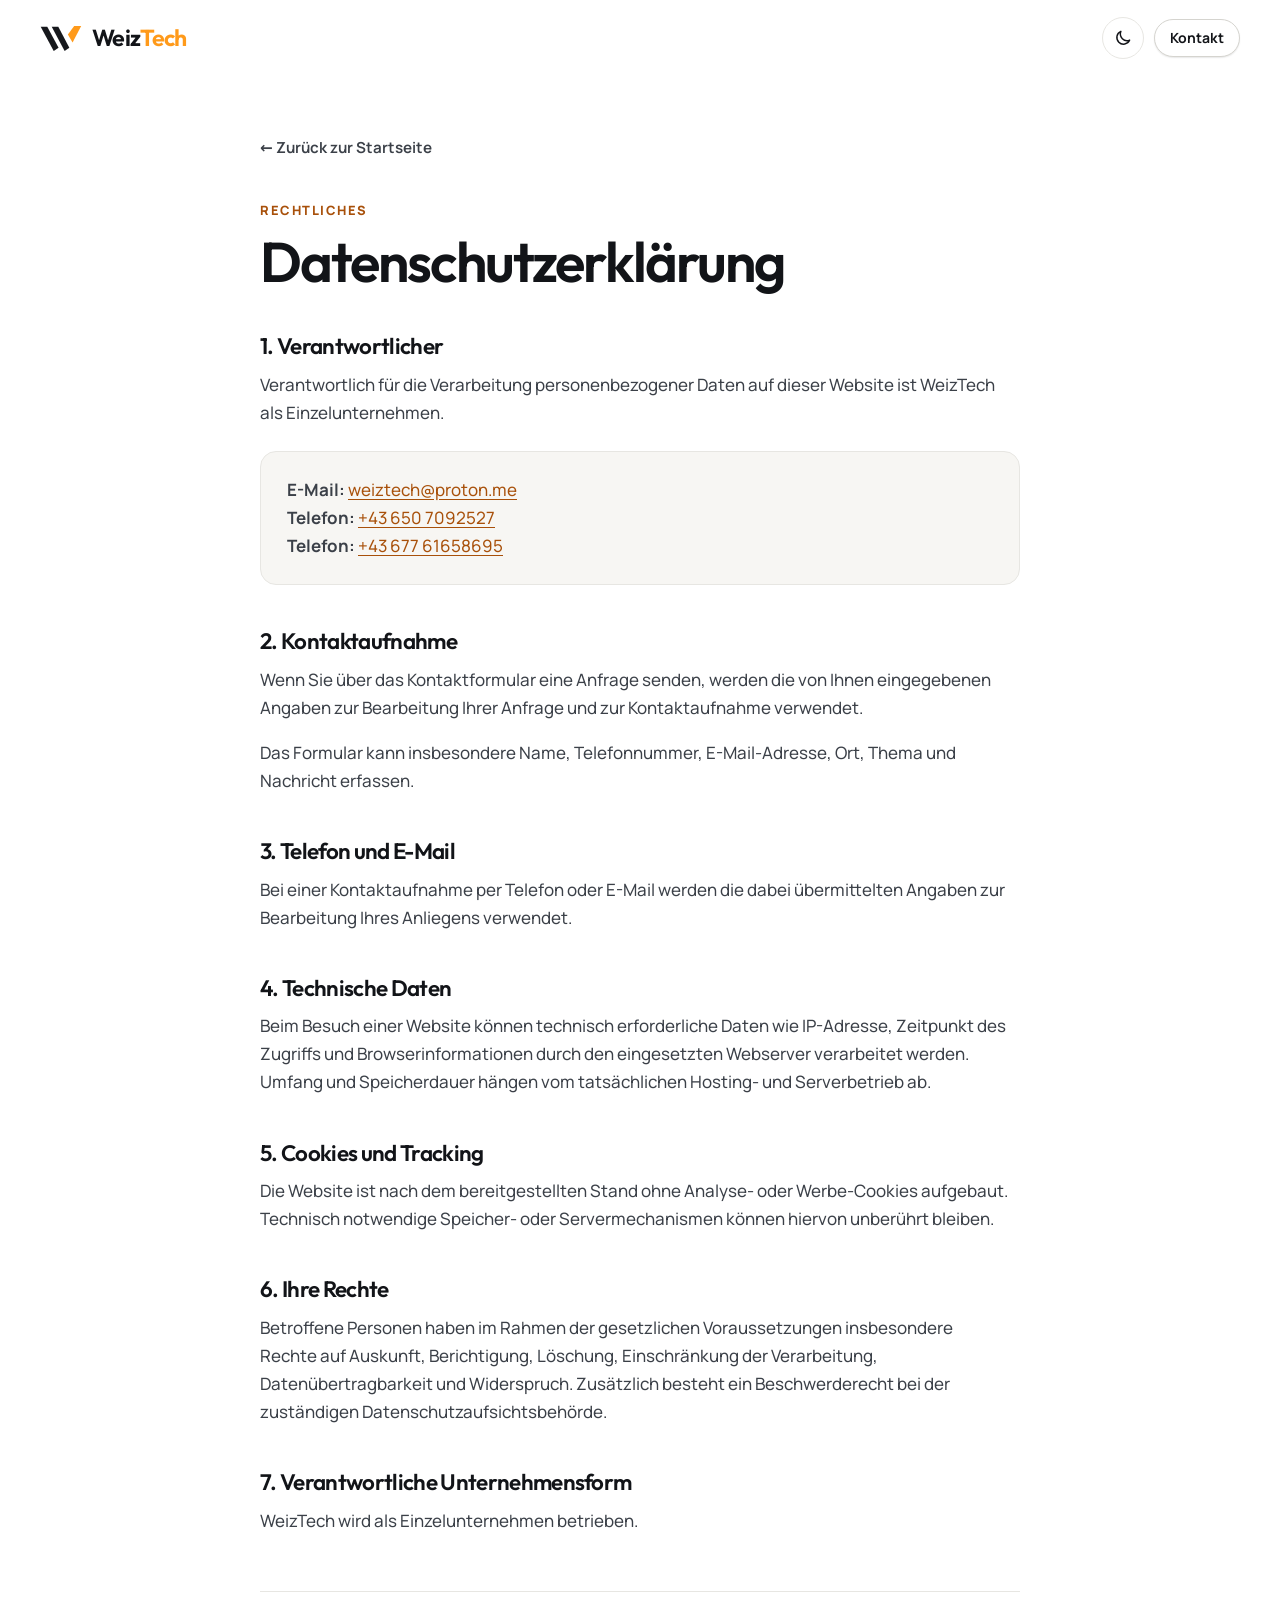
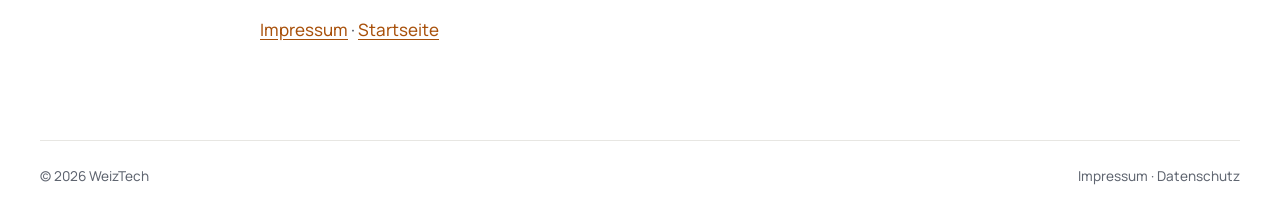
==== commit b66b2579: "Add files via upload" ====
--- a/datenschutz.html
+++ b/datenschutz.html
@@ -1,24 +1,37 @@
 <!doctype html>
-<html lang="de">
+<html lang="de-AT">
 <head>
   <meta charset="utf-8">
   <meta name="viewport" content="width=device-width, initial-scale=1">
+  <script>try{var t=localStorage.getItem('weiztech-theme');if(t==='dark'||t==='light')document.documentElement.dataset.theme=t;}catch(e){}</script>
   <meta name="robots" content="index,follow">
-  <meta name="theme-color" content="#000000">
+  <meta name="theme-color" content="#ffffff">
+  <meta name="view-transition" content="same-origin">
   <title>Datenschutz – WeizTech</title>
-  <link rel="icon" href="assets/favicon-symbol.png" type="image/png">
-  <link rel="stylesheet" href="styles.css?v=5.1">
+  <link rel="icon" href="assets/favicon.svg" type="image/svg+xml"><link rel="alternate icon" href="assets/favicon-symbol.png" type="image/png">
+  <link rel="stylesheet" href="styles.css?v=7.0">
+  <script src="legal.js?v=7.0" defer></script>
 </head>
 <body class="legal-page">
+  <a class="skip-link" href="#main">Zum Inhalt springen</a>
   <header class="site-header legal-header">
     <div class="container header-inner">
-      <a class="brand" href="index.html" aria-label="WeizTech Startseite"><img class="brand-logo" src="assets/weiztech-logo-orange.png" alt="WeizTech" width="190" height="41"></a>
-      <a class="legal-nav-link" href="index.html">Zur Startseite</a>
+      <a class="brand" href="index.html" aria-label="WeizTech – zur Startseite">
+        <svg class="brand-mark" viewBox="0 0 312 196" aria-hidden="true"><path class="mark-ink" d="M5 10h49l84 156-36 24z"/><path class="mark-ink" d="M87 10h49l82 156-35 24z"/><path class="mark-accent" d="M207 68 254 5h52l-64 122z"/></svg>
+        <span class="brand-word" aria-hidden="true">Weiz<span>Tech</span></span>
+      </a>
+      <div class="header-actions">
+        <button class="icon-button theme-toggle" type="button" id="theme-toggle" aria-label="Dunkles Design aktivieren" aria-pressed="false">
+          <svg class="icon icon-moon" viewBox="0 0 24 24" aria-hidden="true"><path d="M20 14.5A8 8 0 0 1 9.5 4a8 8 0 1 0 10.5 10.5Z"/></svg>
+          <svg class="icon icon-sun" viewBox="0 0 24 24" aria-hidden="true"><circle cx="12" cy="12" r="4"/><path d="M12 2.5v2M12 19.5v2M4.6 4.6 6 6M18 18l1.4 1.4M2.5 12h2M19.5 12h2M4.6 19.4 6 18M18 6l1.4-1.4"/></svg>
+        </button>
+        <a class="button button-secondary button-sm" href="index.html#kontakt">Kontakt</a>
+      </div>
     </div>
   </header>
-  <main class="legal-main">
+  <main class="legal-main" id="main">
     <div class="container legal-wrap">
-      <a class="legal-back" href="index.html">← Zurück zu WeizTech</a>
+      <a class="legal-back" href="index.html">← Zurück zur Startseite</a>
       <span class="legal-kicker">Rechtliches</span>
       <h1>Datenschutzerklärung</h1>
 
@@ -51,6 +64,6 @@
       <div class="legal-footer"><a href="impressum.html">Impressum</a> · <a href="index.html">Startseite</a></div>
     </div>
   </main>
-  
+  <footer class="site-footer legal-site-footer"><div class="container footer-bottom"><span>© <span id="year">2026</span> WeizTech</span><span><a href="impressum.html">Impressum</a> · <a href="datenschutz.html">Datenschutz</a></span></div></footer>
 </body>
 </html>
--- a/styles.css
+++ b/styles.css
@@ -1,20 +1,474 @@
-@font-face{font-family:Outfit;src:url('assets/fonts/outfit.woff2') format('woff2');font-weight:100 900;font-display:swap}
-@font-face{font-family:Manrope;src:url('assets/fonts/manrope.woff2') format('woff2');font-weight:200 800;font-display:swap}
-:root{--bg:#111210;--panel:#191a17;--ink:#f2f1e9;--muted:#a9aaa1;--line:#30312b;--orange:#ff8e42;--lime:#c5e693;--heading:Outfit,Arial,sans-serif;--body:Manrope,Arial,sans-serif;color-scheme:dark}
-*{box-sizing:border-box}html{scroll-behavior:smooth;scroll-padding-top:108px}body{margin:0;background:var(--bg);color:var(--ink);font-family:var(--body);font-size:14px;line-height:1.75;-webkit-font-smoothing:antialiased}::selection{background:var(--orange);color:#111}a{color:inherit;text-decoration:none}button,input,select,textarea{font:inherit}button,a,input,select,textarea,summary{-webkit-tap-highlight-color:transparent}button{cursor:pointer}button:disabled{cursor:wait;opacity:.6}button,a{touch-action:manipulation}img{max-width:100%;height:auto}h1,h2,h3,p{margin-top:0}h1,h2,h3{font-family:var(--heading);font-weight:450;line-height:1.05;letter-spacing:-.045em}h2{font-size:clamp(38px,4.6vw,66px);margin-bottom:26px}h2 span{color:#8c8f82}h3{font-size:27px;letter-spacing:-.035em}p{color:var(--muted)}:focus-visible{outline:2px solid var(--orange);outline-offset:5px}main:focus,section:focus,header:focus{outline:none}[hidden]{display:none!important}.container{width:min(1320px,calc(100% - 112px));margin-inline:auto}.section{padding:116px 0;scroll-margin-top:20px}.icon{width:23px;height:23px;flex-shrink:0}.eyebrow{font-size:10px;letter-spacing:1.55px;font-weight:750;line-height:1.6;text-transform:uppercase;margin-bottom:27px;color:var(--orange);display:flex;align-items:center;gap:10px}.status-dot,.offer-dot{display:inline-block;flex:0 0 6px;width:6px;height:6px;border-radius:50%;background:var(--lime);box-shadow:0 0 0 4px #c5e6930c}.button{display:inline-flex;align-items:center;justify-content:center;gap:32px;min-height:54px;padding:14px 24px;background:var(--orange);color:#171710;border:1px solid transparent;border-radius:7px;font-size:12px;font-weight:800;transition:background .25s,transform .25s,box-shadow .25s}.button:hover{background:#ffa96b;transform:translateY(-3px);box-shadow:0 8px 32px #ff8e421b}.button>span{font-size:21px;line-height:1;font-weight:400}.button-small{min-height:44px;padding:10px 19px;gap:22px}.text-link{display:inline-flex;align-items:center;gap:20px;font-size:12px;font-weight:750;color:var(--ink);padding:8px 0;transition:color .2s}.text-link:hover{color:var(--orange)}.text-link .icon{width:18px}.skip-link{position:fixed;top:12px;left:16px;padding:12px 20px;background:var(--orange);color:#111;z-index:100;transform:translateY(-150%)}.skip-link:focus{transform:none}.announcement{background:#21221b;font-size:10px;border-bottom:1px solid #35372b;letter-spacing:.15px}.announcement .container{display:flex;justify-content:space-between;align-items:center;min-height:35px;gap:20px}.announcement p{margin:0;color:#c4c6b8;display:flex;gap:11px;align-items:center}.announcement strong{font-weight:650;color:#e3e5d8}.announcement a{color:#ced0c3;white-space:nowrap}.announcement a span{margin-left:15px;color:var(--orange)}.site-header{position:sticky;top:0;z-index:30;background:#111210e6;backdrop-filter:blur(18px);border-bottom:1px solid transparent;transition:border-color .3s}.site-header.scrolled{border-color:var(--line)}.header-inner{min-height:91px;display:flex;align-items:center;justify-content:space-between}.brand{display:flex;align-items:center;gap:13px;font:550 30px/1 var(--heading);letter-spacing:-1.2px;color:var(--ink)}.brand-dot{color:var(--orange)}.brand-symbol{width:35px;height:35px;display:flex;align-items:center;justify-content:center;font:700 24px/.8 var(--heading);letter-spacing:-5px;border:1.5px solid #ff8e4290;border-radius:8px;transform:rotate(-7deg);color:var(--orange);padding-right:5px}.brand-symbol>span{font-size:22px;transform:translateY(2px)}.main-nav{display:flex;align-items:center;gap:32px;font-size:11px;font-weight:650}.main-nav>a:not(.button){color:#bdbeb4;transition:color .2s}.main-nav>a:not(.button):hover,.main-nav>a[aria-current]{color:var(--orange)}.main-nav .button{margin-left:15px}.menu-toggle{display:none;width:44px;height:44px;border:1px solid var(--line);background:transparent;border-radius:7px;position:relative}.menu-toggle span{position:absolute;width:18px;height:1px;background:var(--ink);left:12px;top:17px;transition:transform .2s}.menu-toggle span+span{top:24px}.menu-toggle[aria-expanded=true] span{transform:translateY(3.5px) rotate(45deg)}.menu-toggle[aria-expanded=true] span+span{transform:translateY(-3.5px) rotate(-45deg)}
-/* A large, uninterrupted stage for actual 3D geometry. */
-.hero{position:relative;overflow:hidden;background:radial-gradient(ellipse at 75% 43%,#35322645,transparent 48%)}.hero-grid{display:grid;grid-template-columns:1fr 1.08fr;align-items:center;gap:20px;padding-top:57px;padding-bottom:42px;min-height:655px}.hero-copy{position:relative;z-index:2}.hero-copy .eyebrow{color:#b9bcae;font-size:9px;letter-spacing:1.2px;margin-bottom:27px}.hero h1{font-size:clamp(66px,6.8vw,98px);line-height:1.01;font-weight:450;letter-spacing:-.055em;margin:0 0 27px}.hero h1>span{color:var(--orange)}.hero-lead{font-size:13px;line-height:1.95;max-width:435px;margin-bottom:26px;color:#a5a89b}.hero-actions{display:flex;align-items:center;gap:27px}.hero-secondary{font-size:11px;font-weight:650;display:flex;gap:15px;align-items:center}.hero-secondary span{color:#bec1b1;font-size:18px}.hero-secondary:hover{color:var(--orange)}.hero-note{margin-top:23px;color:#8f9285;font-size:9px;display:flex;gap:10px;align-items:center}.note-check{color:var(--lime);border:1px solid #c5e6933a;border-radius:50%;width:16px;height:16px;display:grid;place-items:center;font-size:9px;line-height:1}.hero-visual{position:relative;min-width:0;align-self:stretch;display:flex;flex-direction:column;justify-content:center;padding-top:3px}.scene-meta{display:flex;align-items:center;justify-content:space-between;margin:0 15px;font-size:8px;letter-spacing:1.4px;color:#757969}.scene-meta>span:first-child{display:flex;gap:8px;align-items:center}.scene-meta i,.scene-tag i{width:5px;height:5px;border-radius:50%;background:var(--lime)}.scene-stage{position:relative;width:100%;height:450px;isolation:isolate;cursor:grab}.scene-stage:active{cursor:grabbing}.scene-stage canvas{width:100%;height:100%;display:block;position:relative;z-index:1;opacity:0;transition:opacity 1s}.scene-stage.scene-ready canvas{opacity:1}.scene-stage.scene-ready .scene-fallback{opacity:0;visibility:hidden}.scene-stage:before{content:'';position:absolute;inset:12% 0 0;background:radial-gradient(ellipse at center,#98916c09,transparent 65%);border-radius:50%;z-index:-1}.scene-tag{position:absolute;z-index:2;padding:8px 12px;display:flex;gap:8px;align-items:center;border:1px solid #666b4e3b;border-radius:5px;background:#1c1e17b5;backdrop-filter:blur(8px);font-size:9px;color:#c1c5b0;pointer-events:none}.tag-one{top:25%;left:1%;transform:rotate(-4deg)}.tag-two{right:0;bottom:29%;transform:rotate(4deg)}.scene-toolbar{display:flex;align-items:center;justify-content:space-between;font-size:9px;color:#7e8372;padding:0 15px 14px;gap:15px}.scene-toolbar button{display:grid;place-items:center;background:transparent;width:30px;height:30px;border:1px solid #414536;border-radius:50%;color:#aeb39e;font-size:11px}.scene-toolbar button:hover{border-color:var(--orange);color:var(--orange)}.scene-switcher{display:flex;border-top:1px solid #3a3d304d;padding:14px 15px 0;gap:26px}.scene-switcher button{position:relative;background:none;color:#737967;border:0;display:flex;gap:10px;align-items:center;padding:7px 0;font-size:8px;letter-spacing:.7px}.scene-switcher button span{color:#919883;font-size:10px;font-weight:650;letter-spacing:0}.scene-switcher button[aria-pressed=true],.scene-switcher button[aria-pressed=true] span{color:var(--orange)}.scene-switcher button[aria-pressed=true]:before{content:'';height:2px;position:absolute;left:0;right:0;top:-15px;background:var(--orange)}.hero-bottom{border-top:1px solid var(--line);padding:25px 0 29px;display:flex;align-items:center;justify-content:space-between;font-size:8px;letter-spacing:1.2px;color:#7f8374}.hero-bottom a{display:flex;gap:12px;align-items:center;font-size:9px;letter-spacing:0;color:#b8bcae}.scroll-circle{width:26px;height:26px;border:1px solid #454939;border-radius:50%;display:grid;place-items:center;font-size:14px}.hero-location{color:#6c7260}.scene-fallback{position:absolute;inset:0;display:grid;place-items:center;transition:opacity .7s,visibility .7s;perspective:900px}.fallback-laptop{position:relative;transform:rotateY(-20deg) rotateX(12deg) rotateZ(-7deg);z-index:1}.fallback-screen{height:190px;width:280px;border:8px solid #9da494;border-radius:10px;box-shadow:12px 8px 0 #555d4c;background:radial-gradient(circle at 50% 50%,#303729,#141a12);display:flex;flex-direction:column;align-items:center;justify-content:center}.fallback-screen>span{font:600 65px var(--heading);color:#f0f1dd;line-height:1}.fallback-screen>span span{color:var(--orange);font-size:40px}.fallback-screen small{color:#aaba8b;font-size:10px}.fallback-base{width:315px;height:100px;background:linear-gradient(#999f8c,#c2c5b2);transform:rotateX(64deg);transform-origin:top;border-radius:0 0 8px 8px;box-shadow:0 8px 0 #616955}.fallback-ring{position:absolute;width:370px;height:250px;border:1px solid #ff8e4240;border-radius:50%;transform:rotateX(55deg);bottom:20px}
-/* Small, useful proof points. */
-.trust-strip{border-top:1px solid var(--line);border-bottom:1px solid var(--line);background:#171813}.trust-grid{display:grid;grid-template-columns:repeat(4,1fr);padding:27px 0}.trust-grid>div{display:flex;align-items:center;gap:16px;padding:0 28px;border-left:1px solid var(--line)}.trust-grid>div:first-child{padding-left:0;border-left:0}.trust-grid .icon{color:#aebd90;width:22px}.trust-grid strong{display:block;font-size:11px;font-weight:650;line-height:1.5}.trust-grid small{display:block;color:#828878;font-size:9px;margin-top:3px}.section-heading{display:flex;justify-content:space-between;align-items:end;gap:30px;margin-bottom:45px}.section-heading h2{margin-bottom:0}.section-heading>p{font-size:12px;max-width:300px;margin-bottom:6px;line-height:1.9}.services-grid{display:grid;grid-template-columns:repeat(3,1fr);border-top:1px solid var(--line);border-left:1px solid var(--line);border-radius:10px;overflow:hidden}.service-card{--pointer-x:50%;--pointer-y:50%;position:relative;padding:32px;min-height:295px;border-bottom:1px solid var(--line);border-right:1px solid var(--line);background:#151611;transition:background .3s}.service-card:before{content:'';position:absolute;inset:0;background:radial-gradient(240px circle at var(--pointer-x) var(--pointer-y),#a9af7620,transparent);opacity:0;transition:opacity .3s;pointer-events:none}.service-card:hover{background:#1b1e16}.service-card:hover:before{opacity:1}.service-top{display:flex;align-items:center;justify-content:space-between;margin-bottom:36px}.service-top>.icon{width:29px;height:29px;color:#c3d1ad;stroke-width:1.1}.service-top>span{font-size:9px;color:#737b64;letter-spacing:1px}.service-card h3{font-size:24px;margin-bottom:12px}.service-card>p{font-size:11px;margin-bottom:13px;max-width:255px;color:#929a86;line-height:1.8}.service-card .text-link{font-size:10px;color:var(--orange);gap:12px}.service-details{border-top:1px solid #32372a;margin-top:14px;font-size:10px;color:#a5af94}.service-details summary{cursor:pointer;list-style:none;padding-top:13px;color:#949c85}.service-details summary:after{content:'+';float:right;color:#bdc7a8}.service-details[open] summary:after{content:'−'}.service-details p{margin:12px 0 9px;line-height:1.8;color:#a3ad91}.service-details small{display:block;font-size:9px;color:#718063}.scope-note{display:flex;align-items:center;gap:18px;padding:26px 0 0}.scope-note>.icon{color:#8d9979}.scope-note p{margin:0;max-width:720px;font-size:10px;color:#7d8770}.scope-note strong{font-weight:650;color:#c0c8b2}.scope-note a{margin-left:auto;white-space:nowrap;font-size:10px}.connection-section{border-top:1px solid #36402a;border-bottom:1px solid #36402a;background:#1c2416;overflow:hidden;position:relative;padding:70px 0}.connection-section:before{content:'';position:absolute;right:0;top:0;height:100%;width:65%;background:radial-gradient(ellipse at 65% 50%,#45523150,transparent 65%);pointer-events:none}.connection-grid{display:grid;grid-template-columns:1.2fr 1fr;align-items:center;gap:50px}.connection-section .eyebrow{font-size:8px;color:#a7bb8b;margin-bottom:25px}.connection-section h2{font-size:clamp(40px,4.5vw,65px);margin-bottom:22px}.connection-section h2 span{color:#a8c089}.connection-section p{font-size:12px;color:#9aaa87}.connection-section .text-link{font-size:10px;color:#d2ddb9}.connection-art{height:290px;position:relative;display:grid;place-items:center;perspective:700px;--spin:0deg}.connection-orbit{position:absolute;width:290px;height:290px;border:1px solid #8199684d;border-radius:50%;transform:rotateX(58deg) rotateZ(var(--spin));box-shadow:0 0 20px #afc88905,inset 0 0 20px #afc88908}.orbit-b{transform:rotateX(58deg) rotateY(58deg) rotateZ(var(--spin));border-color:#c3d6a242}.orbit-c{transform:rotateX(58deg) rotateY(-58deg) rotateZ(var(--spin));border-color:#c3d6a232}.connection-core{display:grid;place-items:center;width:95px;height:95px;background:linear-gradient(135deg,#b2c394,#6d8352);border:1px solid #c9dab0;box-shadow:8px 10px 0 #455535,0 35px 80px #0008;transform:rotate(-14deg) skewY(4deg);border-radius:20px;color:#222e19;font:650 62px/1 var(--heading);letter-spacing:-10px;padding-right:10px}.connection-core span{position:absolute;right:26px;bottom:19px;font-size:50px}.orbit-label{position:absolute;border:1px solid #566846;background:#26341d;padding:6px 10px;border-radius:4px;font-size:7px;letter-spacing:1px;color:#b9c9a0}.label-a{top:27px;right:28px;transform:rotate(7deg)}.label-b{left:12px;top:52%;transform:rotate(-9deg)}.label-c{bottom:10px;right:85px;transform:rotate(4deg)}
-/* Clear prices, a live estimate, and real next steps. */
-.pricing-grid{display:grid;grid-template-columns:1fr 1fr;gap:110px;align-items:center}.pricing-copy>p:not(.eyebrow){font-size:12px;max-width:375px;line-height:1.95}.check-list{list-style:none;padding:0;margin:30px 0}.check-list li{display:flex;align-items:center;gap:12px;padding:10px 0;font-size:11px;color:#bbbfb0}.check-list .icon{width:17px;color:#bbcda0}.price-calculator{padding:34px;background:linear-gradient(145deg,#282a21,#1c1f17);border:1px solid #444936;border-radius:12px;box-shadow:0 20px 70px #0002}.price-card-head{display:flex;justify-content:space-between;align-items:center;font-size:8px;letter-spacing:1.4px;color:#a6b195;gap:10px}.offer-badge{color:#d9e7ba;background:#49583654;border:1px solid #6d824045;padding:5px 9px;border-radius:4px;font-size:7px;letter-spacing:1px}.price-display{margin-top:28px;padding-bottom:22px;border-bottom:1px solid #424735;position:relative}.price-old{display:inline-block;color:#7b836e;text-decoration:line-through;font-size:22px;vertical-align:top;margin-top:18px;margin-right:8px}.price-display>strong{font-family:var(--heading);font-size:94px;line-height:1;font-weight:450;letter-spacing:-5px;color:#e2edcf}.currency{font-size:58px}.price-display>p{font-size:10px;color:#b2bea0;margin:8px 0 0}.calculator-controls{padding-top:20px}.control-label,.calculator-controls label{display:block;font-size:10px;color:#bdc5ae;margin-bottom:10px}.duration-options{display:grid;grid-template-columns:repeat(4,1fr);gap:6px;margin-bottom:21px}.duration-options button{background:#272c20;border:1px solid #465237;color:#bcc8ac;padding:10px 3px;border-radius:5px;font-size:10px;transition:background .2s,color .2s}.duration-options button:hover{background:#39452a}.duration-options button[aria-pressed=true]{background:#c5dd9f;color:#243214;border-color:#c5dd9f;font-weight:750}.price-calculator select{width:100%;background:#262c20;color:#c3ceb3;border:1px solid #465237;padding:11px 13px;border-radius:5px;font-size:11px}.estimate-summary{display:grid;grid-template-columns:1fr auto;row-gap:6px;border-top:1px solid #424735;margin-top:24px;padding-top:20px;font-size:10px;color:#aeb99d}.estimate-summary strong{font-weight:650;color:#d8e5c4}.estimate-note{font-size:9px;line-height:1.8;color:#8b9a79;margin:16px 0 22px}.price-calculator .button{width:100%}.process-section{border-top:1px solid var(--line);padding-bottom:106px}.steps-grid{display:grid;grid-template-columns:repeat(3,1fr);gap:60px}.steps-grid article{border-top:1px solid #535940;padding-top:29px;position:relative}.steps-grid article:before{content:'';width:6px;height:6px;border-radius:50%;background:var(--orange);position:absolute;top:-3px;left:0}.step-number{display:block;font:400 64px/1 var(--heading);letter-spacing:-3px;color:#424836;margin-bottom:24px}.steps-grid h3{font-size:28px;margin-bottom:13px}.steps-grid p{font-size:11px;max-width:270px;line-height:1.9;color:#939c83}.about-section{background:#171b12;border-top:1px solid #353c2a;border-bottom:1px solid #353c2a}.about-grid{display:grid;grid-template-columns:1.1fr 1fr;gap:100px;align-items:center}.local-graphic{border:1px solid #434e33;border-radius:10px;overflow:hidden;background:#22291b}.local-head{display:flex;justify-content:space-between;padding:21px 25px;font-size:8px;letter-spacing:1.3px;color:#a8b891;border-bottom:1px solid #424f32}.local-map{height:260px;position:relative;overflow:hidden;perspective:700px;background:radial-gradient(ellipse at center,#46552f4a,#202719)}.map-grid{position:absolute;inset:-80%;background-image:linear-gradient(#a7bd6a0d 1px,transparent 1px),linear-gradient(90deg,#a7bd6a0d 1px,transparent 1px);background-size:38px 38px;transform:rotateX(55deg) rotateZ(-28deg)}.map-road{position:absolute;background:#34452a;border:1px solid #54643c;transform:rotate(-29deg)}.road-a{width:120%;height:18px;left:-10%;top:50%}.road-b{width:20px;height:150%;left:42%;top:-25%;transform:rotate(-29deg)}.road-c{width:120%;height:11px;left:-10%;top:78%}.map-building{position:absolute;width:42px;height:28px;background:#4e6035;box-shadow:6px 8px 0 #2a3c20;border:1px solid #677746;transform:rotate(-29deg) skewX(9deg);border-radius:2px}.building-a{left:21%;top:23%;width:68px}.building-b{right:20%;top:30%;height:35px}.building-c{left:30%;bottom:20%;width:36px;height:40px}.building-d{right:23%;bottom:17%;width:66px}.map-pin{position:absolute;left:50%;top:42%;transform:translate(-50%,-50%) rotate(-8deg);width:62px;height:66px;background:var(--orange);color:#302c1c;display:grid;place-items:center;border-radius:12px;box-shadow:8px 10px 0 #86481d,0 16px 60px #ff8e4238;font:550 44px var(--heading);z-index:2}.map-pin:after{content:'';position:absolute;bottom:-9px;left:25px;width:18px;height:18px;background:var(--orange);transform:rotate(45deg);z-index:-1}.map-circle{position:absolute;left:50%;top:58%;width:180px;height:85px;border:1px solid #c4d79155;border-radius:50%;transform:translate(-50%,-50%) rotate(-15deg);box-shadow:0 0 0 30px #c4d79107,0 0 0 60px #c4d79103}.map-caption{display:flex;align-items:center;gap:13px;padding:21px 25px;border-top:1px solid #434f32;color:#c7d7b0;font-size:12px}.map-caption small{display:block;font-size:9px;color:#889d71}.map-arrow{margin-left:auto;font-size:24px;color:var(--orange)}.local-stats{display:grid;grid-template-columns:repeat(3,1fr);border-top:1px solid #424f32}.local-stats>div{padding:19px;border-right:1px solid #424f32}.local-stats>div:last-child{border-right:0}.local-stats strong{display:block;font:450 23px var(--heading);letter-spacing:-.7px;color:#c7d7b0}.local-stats span{font-size:8px;color:#879b71;display:block}.about-copy>p:not(.eyebrow){font-size:11px;line-height:2;color:#99a88a}.about-copy .about-intro{font-size:14px!important;color:#c0ceb2!important}.area-note{display:flex;gap:12px;align-items:start;border-top:1px solid #3d4830;padding-top:20px;margin:22px 0 8px}.area-note .status-dot{margin-top:8px}.area-note p{font-size:10px;line-height:1.9;color:#8e9f7c}.faq-grid{display:grid;grid-template-columns:1fr 1.5fr;gap:100px}.faq-grid>div>p:not(.eyebrow){font-size:12px}.accordion{border-top:1px solid #3d4531}.accordion details{border-bottom:1px solid #3d4531;padding:0}.accordion summary{position:relative;list-style:none;padding:21px 33px 21px 0;font-size:12px;font-weight:550;line-height:1.7;color:#c6ceba;cursor:pointer}.accordion summary::-webkit-details-marker,.service-details summary::-webkit-details-marker{display:none}.accordion summary:after{content:'+';position:absolute;right:2px;top:19px;color:#849773;font-size:20px;font-weight:400}.accordion details[open] summary:after{content:'−';color:var(--orange)}.accordion details[open] summary{color:var(--orange)}.accordion details p{font-size:11px;line-height:1.95;color:#939f86;margin:0 40px 23px 0}.contact-section{background:#1c2416;border-top:1px solid #3c492f;padding:105px 0 115px}.contact-grid{display:grid;grid-template-columns:1fr 1.12fr;gap:95px;align-items:start}.contact-copy h2{font-size:clamp(44px,5vw,72px);margin-bottom:30px}.contact-copy h2 span{color:#c5dbad}.contact-copy>p:not(.eyebrow){font-size:12px;line-height:1.9;color:#9aac89}.contact-options{display:grid;gap:5px;margin-top:34px;max-width:360px}.contact-options>a{display:flex;align-items:center;gap:15px;padding:17px 0;border-top:1px solid #435334;transition:color .2s}.contact-options>a:hover{color:var(--orange)}.contact-options>a>.icon{color:#849c6d;width:20px}.contact-options>a>.icon:last-child{margin-left:auto;width:17px}.contact-options small{display:block;color:#809770;font-size:8px;margin-bottom:3px}.contact-options strong{font-size:13px;font-weight:650;color:#c9d9b7}.contact-form{padding:34px;background:#252e1e;border:1px solid #465a34;border-radius:12px}.form-heading .eyebrow{font-size:8px;margin-bottom:14px;color:#9eb887}.form-heading h3{font-size:28px;color:#d1e0c0;margin-bottom:12px}.form-heading p{font-size:9px;color:#8aa276;margin-bottom:24px}.form-row{display:grid;grid-template-columns:1fr 1fr;gap:15px}.contact-form label{display:block;font-size:9px;font-weight:650;color:#aabe94;margin-bottom:16px}.contact-form label>span:not(.checkbox-label span){font-size:8px;color:#7e976a;font-weight:400}.contact-form input:not([type=checkbox]),.contact-form select,.contact-form textarea{width:100%;display:block;margin-top:7px;padding:12px 13px;background:#20291a;border:1px solid #475938;border-radius:5px;color:#d2e1c0;font-size:11px;transition:border-color .2s;min-width:0}.contact-form input::placeholder,.contact-form textarea::placeholder{color:#7c9468;opacity:1}.contact-form input:hover,.contact-form select:hover,.contact-form textarea:hover{border-color:#6e8657}.contact-form textarea{resize:vertical;min-height:105px}.contact-form input:focus,.contact-form select:focus,.contact-form textarea:focus{border-color:#aec791;outline:none;box-shadow:0 0 0 2px #c5dd9f12}.checkbox-label{display:flex!important;align-items:start;gap:10px;line-height:1.8;font-size:9px!important;font-weight:400!important}.checkbox-label input{accent-color:var(--orange);margin:3px 0 0;width:14px;height:14px;flex-shrink:0}.checkbox-label a{text-decoration:underline;text-underline-offset:3px;color:#b0c893}.full{width:100%}.form-hint{font-size:8px;line-height:1.9;color:#8ba378;margin:16px 0 0}.form-honeypot{position:absolute;left:-10000px;width:1px;height:1px;overflow:hidden}.form-status{font-size:11px;color:#ffc996;margin:12px 0 0}.form-status:empty{display:none}.form-status.success{color:#c5dd9f}#email-fallback{font-size:10px;color:#d7e7c1;margin-top:10px}.site-footer{padding-top:56px;background:#11170e}.footer-grid{display:grid;grid-template-columns:1.5fr repeat(3,1fr);gap:50px}.footer-grid h3{font:650 9px var(--body);letter-spacing:.4px;color:#8fa27c;margin:5px 0 22px}.footer-grid>div>a:not(.brand){display:block;color:#90a37b;font-size:9px;margin:9px 0;transition:color .2s}.footer-grid>div>a:hover{color:var(--orange)}.footer-brand .brand{font-size:27px;color:#d6e1c4}.footer-brand p{font-size:9px;margin-top:17px;color:#718660}.footer-wordmark{display:flex;justify-content:space-between;align-items:center;font:450 clamp(70px,16vw,230px)/1.12 var(--heading);letter-spacing:-.065em;color:#26351d;margin-top:48px;overflow:hidden}.footer-wordmark>span{font-size:.65em;font-weight:250;color:#3d522b;align-self:center;transform:translateY(5%)}.footer-bottom{border-top:1px solid #314224;display:flex;justify-content:space-between;align-items:center;padding:22px 0;font-size:8px;color:#76905d}.footer-bottom a{color:#a5bb8e}.mobile-cta{display:none}.reading-progress{position:fixed;left:0;top:0;width:100%;height:2px;background:var(--orange);transform-origin:left;transform:scaleX(0);z-index:50;pointer-events:none}.reveal{opacity:0;transform:translateY(27px);transition:opacity .75s var(--reveal-delay,0ms),transform .9s cubic-bezier(.2,.7,.2,1) var(--reveal-delay,0ms)}.reveal.visible{opacity:1;transform:none}.legal-header{border-bottom:1px solid var(--line)}.legal-nav-link,.legal-back{font-size:11px;color:var(--orange)}.legal-main{padding:65px 0}.legal-wrap{max-width:780px}.legal-kicker{display:block;color:var(--orange);text-transform:uppercase;letter-spacing:2px;font-size:10px;margin:40px 0 20px}.legal-wrap h1{font-size:clamp(40px,7vw,68px);margin-bottom:40px;overflow-wrap:anywhere}.legal-wrap h2{font-size:27px;margin:40px 0 17px}.legal-wrap p{font-size:13px;line-height:1.95}.legal-wrap a:not(.legal-back){color:var(--orange)}.legal-contact{background:var(--panel);padding:27px;border:1px solid var(--line);border-radius:10px}.legal-contact p:last-child{margin-bottom:0}.legal-footer{margin-top:50px;border-top:1px solid var(--line);padding-top:25px;font-size:11px}
-/* Keep functional copy readable while small labels remain secondary. */
-.hero-lead{font-size:15px}.main-nav{font-size:12px}.service-card>p,.pricing-copy>p:not(.eyebrow),.steps-grid p,.about-copy>p:not(.eyebrow),.faq-grid>div>p:not(.eyebrow),.contact-copy>p:not(.eyebrow),.connection-section p{font-size:13px}.service-details,.service-details summary,.accordion details p{font-size:12px}.accordion summary{font-size:13px}.service-card .text-link,.section-heading>p{font-size:12px}.check-list li{font-size:12px}.contact-form label{font-size:11px}.contact-form input:not([type=checkbox]),.contact-form select,.contact-form textarea{font-size:13px}.form-heading p,.form-hint{font-size:10px}.control-label,.calculator-controls label,.price-calculator select,.duration-options button,.estimate-summary{font-size:12px}.estimate-note{font-size:10px}.scope-note p{font-size:11px}.hero-note{font-size:10px}.trust-grid strong{font-size:12px}.trust-grid small{font-size:10px}
-@media(min-width:1500px){.hero-grid{min-height:740px;padding-top:74px;padding-bottom:65px}.scene-stage{height:510px}.hero h1{font-size:104px}}
-@media(max-width:1150px){.container{width:calc(100% - 72px)}.hero-grid{gap:0;min-height:600px;padding-top:35px}.hero h1{font-size:75px}.scene-stage{height:400px}.main-nav{gap:24px}.main-nav .button{margin-left:0}.hero-actions{gap:20px}.hero-actions .button{padding:14px 18px;gap:20px}.hero-secondary{font-size:10px}.pricing-grid,.about-grid,.contact-grid,.faq-grid{gap:65px}.service-card{padding:26px}.trust-grid>div{padding:0 20px}.tag-one{left:0;top:25%}.scene-tag{font-size:8px}.hero-location{display:none}.connection-grid{gap:20px}.section{padding:95px 0}}
-@media(max-width:900px){.container{width:calc(100% - 48px)}.header-inner{min-height:76px}.brand{font-size:27px}.brand-symbol{width:31px;height:31px}.menu-toggle{display:block}.main-nav{display:none;position:absolute;top:76px;left:0;right:0;padding:25px 24px;background:#191d15;border-bottom:1px solid #424936;flex-direction:column;align-items:stretch;gap:0}.main-nav.open{display:flex}.main-nav>a:not(.button){padding:12px 0;border-bottom:1px solid #343b2a;font-size:13px}.main-nav .button{margin-top:18px}.announcement .container{justify-content:center}.announcement a{display:none}.announcement p{font-size:8px;gap:7px}.hero-grid{grid-template-columns:1fr 1fr;min-height:565px;gap:0;padding-top:36px;padding-bottom:25px}.hero h1{font-size:clamp(55px,7.3vw,70px)}.hero-copy .eyebrow{font-size:7px;letter-spacing:.7px;gap:8px}.hero-lead{font-size:11px}.hero-actions{flex-wrap:wrap;gap:16px}.hero-actions .button{min-height:48px;font-size:10px}.hero-secondary{font-size:9px}.hero-note{font-size:7px;gap:7px;flex-wrap:wrap}.scene-stage{height:340px}.scene-meta{font-size:6px;margin-inline:8px;letter-spacing:1px}.scene-switcher{gap:17px;padding-inline:8px}.scene-switcher button{gap:6px}.scene-switcher button span{font-size:9px}.scene-toolbar{padding-inline:8px;font-size:7px}.tag-one{top:27%;font-size:7px;padding:5px 7px}.tag-two{bottom:33%;font-size:7px;padding:5px 7px}.hero-bottom{padding:20px 0}.trust-grid{grid-template-columns:repeat(2,1fr);row-gap:24px;padding:25px 0}.trust-grid>div:nth-child(3){padding-left:0;border-left:0}.trust-grid>div{padding-left:25px}.section-heading{gap:25px}.section-heading>p{font-size:10px;max-width:225px}.services-grid{grid-template-columns:repeat(2,1fr)}.service-card{padding:27px;min-height:290px}.scope-note{align-items:start;flex-wrap:wrap}.scope-note p{flex:1}.scope-note a{margin-left:40px}.pricing-grid,.about-grid,.contact-grid{gap:38px}.price-calculator,.contact-form{padding:25px}.price-display>strong{font-size:80px}.price-old{font-size:17px}.price-card-head{font-size:7px;letter-spacing:1px}.offer-badge{font-size:6px;padding:5px 6px}.pricing-copy>p:not(.eyebrow){font-size:11px}.check-list li{font-size:10px}.steps-grid{gap:30px}.steps-grid h3{font-size:24px}.steps-grid p{font-size:10px}.connection-art{height:250px;transform:scale(.85)}.connection-section{padding:65px 0}.connection-section .eyebrow{font-size:7px}.connection-section h2{font-size:45px}.connection-section p{font-size:10px}.local-stats>div{padding:14px 10px}.local-stats strong{font-size:21px}.local-stats span{font-size:7px}.local-map{height:225px}.local-head{font-size:7px;padding:18px}.map-caption{padding:18px}.about-copy h2{font-size:40px}.about-copy .about-intro{font-size:12px!important}.faq-grid{gap:40px;grid-template-columns:.8fr 1.3fr}.accordion summary{font-size:11px}.contact-copy h2{font-size:48px}.contact-copy>p:not(.eyebrow){font-size:11px}.form-row{grid-template-columns:1fr;gap:0}.footer-grid{gap:25px}.footer-grid>div>a:not(.brand){font-size:8px}.footer-wordmark{margin-top:38px}.hero-location{display:none}}
-@media(max-width:650px){html{scroll-padding-top:88px}.container{width:calc(100% - 40px)}.announcement .container{min-height:33px}.announcement p{font-size:7px;letter-spacing:0;gap:7px}.announcement p strong{font-size:7px}.announcement .offer-dot{display:none}.header-inner{min-height:70px}.main-nav{top:70px}.brand{font-size:26px;gap:10px}.hero-grid{display:flex;flex-direction:column;padding-top:38px;padding-bottom:16px;gap:29px}.hero-copy{width:100%}.hero-copy .eyebrow{font-size:8px;letter-spacing:.9px;margin-bottom:21px}.hero h1{font-size:clamp(48px,15vw,84px);line-height:1.02;margin-bottom:23px}.hero-lead{font-size:12px;margin-bottom:23px;line-height:1.9}.desktop-break{display:none}.hero-actions{gap:23px}.hero-actions .button{font-size:11px;padding:14px 20px;min-height:51px;gap:26px}.hero-secondary{font-size:10px}.hero-note{font-size:8px;margin-top:21px;gap:10px}.hero-visual{width:100%;min-height:385px;margin-top:5px}.scene-stage{height:315px;width:calc(100% + 28px);margin-left:-14px}.scene-meta{font-size:7px;margin:0 2px}.scene-tag{font-size:8px;padding:6px 9px}.tag-one{top:24%;left:0}.tag-two{bottom:30%;right:0}.scene-toolbar{font-size:8px;padding:0 2px 10px}.scene-switcher{padding:12px 2px 0;gap:26px}.scene-switcher button[aria-pressed=true]:before{top:-13px}.scene-switcher button{font-size:7px;gap:7px}.scene-switcher button span{font-size:10px}.hero-bottom{padding:17px 0 22px;font-size:6px;letter-spacing:.65px;gap:15px}.hero-bottom a{font-size:8px;gap:8px}.scroll-circle{width:23px;height:23px}.trust-grid{padding:23px 0;gap:23px 14px}.trust-grid>div{padding:0!important;border:0!important;gap:12px}.trust-grid strong{font-size:10px}.trust-grid small{font-size:8px}.trust-grid .icon{width:19px}.section{padding:72px 0}.eyebrow{font-size:8px;letter-spacing:1.25px;margin-bottom:21px}h2{font-size:42px;line-height:1.06;margin-bottom:22px}.section-heading{display:block;margin-bottom:30px}.section-heading>p{max-width:none;font-size:11px;margin-top:22px;margin-bottom:0}.services-grid{grid-template-columns:1fr}.service-card{padding:27px;min-height:270px}.service-top{margin-bottom:29px}.service-card h3{font-size:27px}.service-card>p{font-size:12px;max-width:none}.service-card .text-link{font-size:11px}.service-details summary{font-size:10px}.scope-note{gap:12px;padding-top:23px}.scope-note p{font-size:9px}.scope-note>.icon{width:19px;margin-top:3px}.scope-note a{margin-left:31px;font-size:9px}.connection-section{padding:62px 0 25px}.connection-grid{grid-template-columns:1fr;gap:5px}.connection-section h2{font-size:42px}.connection-section p{font-size:11px}.connection-section .eyebrow{font-size:7px;line-height:1.7}.connection-art{height:280px;transform:scale(.9)}.connection-section:before{width:100%;height:65%;top:35%}.pricing-grid,.about-grid,.contact-grid,.faq-grid{grid-template-columns:1fr;gap:36px}.pricing-copy>p:not(.eyebrow){font-size:12px}.check-list{margin:22px 0}.check-list li{font-size:11px;padding:8px 0}.price-calculator{padding:28px;border-radius:10px}.price-display>strong{font-size:94px}.price-card-head{font-size:8px}.offer-badge{font-size:7px}.calculator-controls label,.control-label{font-size:11px}.duration-options button{padding:12px 3px;font-size:10px}.estimate-note{font-size:9px}.steps-grid{grid-template-columns:1fr;gap:28px;margin-top:40px}.steps-grid article{padding-top:20px;display:grid;grid-template-columns:55px 1fr;column-gap:19px}.step-number{grid-row:1/3;font-size:47px;letter-spacing:-2px;margin:0}.steps-grid h3{font-size:27px;margin:0 0 12px}.steps-grid p{font-size:11px;max-width:none;margin:0}.about-grid{gap:37px}.local-map{height:235px}.local-stats>div{padding:15px}.local-stats span{font-size:7px}.map-caption{padding:20px}.about-copy h2{font-size:42px}.about-copy .about-intro{font-size:14px!important}.about-copy>p:not(.eyebrow){font-size:12px}.area-note p{font-size:10px}.faq-grid{gap:32px}.accordion summary{font-size:12px;padding:21px 30px 21px 0}.accordion details p{font-size:11px;margin-right:16px}.contact-section{padding:72px 0}.contact-copy h2{font-size:54px}.contact-copy>p:not(.eyebrow){font-size:12px}.contact-options{max-width:none}.contact-options strong{font-size:14px}.contact-options small{font-size:9px}.contact-form{padding:25px}.form-heading h3{font-size:27px}.form-row{grid-template-columns:1fr}.contact-form label{font-size:10px}.contact-form input:not([type=checkbox]),.contact-form select,.contact-form textarea{font-size:16px;padding:11px 12px}.contact-form input::placeholder,.contact-form textarea::placeholder{font-size:12px}.checkbox-label{font-size:9px!important}.form-hint{font-size:9px}.site-footer{padding:40px 0 65px}.footer-grid{grid-template-columns:1fr 1fr;gap:30px 20px}.footer-grid h3{font-size:9px;margin-bottom:15px}.footer-grid>div>a:not(.brand){font-size:9px}.footer-brand p{font-size:9px}.footer-wordmark{margin-top:30px;font-size:17vw}.footer-bottom{flex-wrap:wrap;gap:10px;font-size:7px;padding:18px 0}.mobile-cta{display:flex;position:fixed;bottom:0;left:0;right:0;padding:10px 20px calc(10px + env(safe-area-inset-bottom));gap:10px;background:#111a0ff2;backdrop-filter:blur(15px);border-top:1px solid #3d4b30;z-index:25;transition:transform .3s}.mobile-cta>a{display:flex;align-items:center;justify-content:center;gap:10px;border:1px solid #53623f;border-radius:5px;padding:10px 12px;font-size:10px;font-weight:700;flex:1;color:#cbdcba}.mobile-cta>a:last-child{background:var(--orange);border-color:var(--orange);color:#202719}.mobile-cta .icon{width:14px;height:14px}.mobile-cta.is-hidden{transform:translateY(110%)}.legal-main{padding:40px 0}.legal-wrap h1{font-size:42px}.legal-wrap h2{font-size:25px}.legal-contact{padding:20px}.legal-nav-link{font-size:9px}.legal-wrap p{font-size:12px}.fallback-screen{width:250px;height:170px}.fallback-base{width:285px;height:85px}.fallback-ring{width:310px;height:185px}}
-/* Original WeizTech artwork, used directly without redrawing the logo. */
-.brand-logo{display:block;width:190px;height:auto;flex-shrink:0}.footer-brand .brand-logo{width:170px}.footer-wordmark{padding:10px 0 32px}.footer-wordmark>img{display:block;width:min(100%,1082px);height:auto;opacity:.16}.connection-core{background:linear-gradient(135deg,#344328,#20291c);padding:0;letter-spacing:0}.connection-core img{display:block;width:118px;max-width:none;height:118px;object-fit:contain}.map-pin{background:#26361f;padding:0}.map-pin:after{background:#26361f}.map-pin img{width:82px;max-width:none;height:82px;object-fit:contain}.fallback-screen>img{width:190px;height:auto;margin-bottom:16px}
-@media(max-width:650px){.brand-logo{width:160px}.legal-header .brand-logo{width:150px}.footer-brand .brand-logo{width:155px}.footer-wordmark{padding-bottom:22px}}
-@media(prefers-reduced-motion:reduce){html{scroll-behavior:auto}*,*:before,*:after{animation:none!important;transition:none!important}.reveal{opacity:1;transform:none}.button:hover{transform:none}.connection-orbit{transform:rotateX(58deg)}.orbit-b{transform:rotateX(58deg) rotateY(58deg)}.orbit-c{transform:rotateX(58deg) rotateY(-58deg)}}
+/* WeizTech 7 — design system */
+@font-face{font-family:Outfit;src:url('assets/fonts/outfit.woff2') format('woff2');font-weight:100 900;font-display:swap}
+@font-face{font-family:Manrope;src:url('assets/fonts/manrope.woff2') format('woff2');font-weight:200 800;font-display:swap}
+
+:root{
+  --font-display:Outfit,ui-sans-serif,system-ui,-apple-system,"Segoe UI",sans-serif;
+  --font-body:Manrope,ui-sans-serif,system-ui,-apple-system,"Segoe UI",sans-serif;
+
+  --bg:#ffffff;
+  --bg-tint:#f7f6f3;
+  --surface:#ffffff;
+  --surface-2:#f3f3f1;
+  --surface-3:#ebebe8;
+  --ink:#121418;
+  --ink-2:#3b4048;
+  --muted:#5f6570;
+  --line:#e7e6e2;
+  --line-strong:#d5d4cf;
+  --brand:#ff9a1a;
+  --brand-hover:#f58a00;
+  --brand-ink:#a8500a;
+  --brand-soft:#fff3e2;
+  --on-brand:#1c1204;
+  --success:#11805b;
+  --success-soft:#e5f5ee;
+  --danger:#b42318;
+  --mark-ink:#16181c;
+  --focus:#1f6feb;
+  --shadow-sm:0 1px 2px rgba(18,20,24,.06),0 1px 1px rgba(18,20,24,.04);
+  --shadow-md:0 2px 6px rgba(18,20,24,.05),0 10px 30px -8px rgba(18,20,24,.12);
+  --shadow-lg:0 4px 12px rgba(18,20,24,.05),0 30px 60px -20px rgba(18,20,24,.22);
+  --radius-sm:10px;
+  --radius:16px;
+  --radius-lg:24px;
+  --header-h:76px;
+  --ease:cubic-bezier(.2,.7,.2,1);
+  color-scheme:light;
+}
+:root[data-theme="dark"]{
+  --bg:#0d0e10;
+  --bg-tint:#131417;
+  --surface:#17191c;
+  --surface-2:#1e2024;
+  --surface-3:#26292e;
+  --ink:#f3f4f6;
+  --ink-2:#c9ccd2;
+  --muted:#9aa0aa;
+  --line:#26282d;
+  --line-strong:#353840;
+  --brand:#ffa133;
+  --brand-hover:#ffb359;
+  --brand-ink:#ffb45c;
+  --brand-soft:#2a1d0c;
+  --on-brand:#1c1204;
+  --success:#4cc796;
+  --success-soft:#11281f;
+  --danger:#ff8a80;
+  --mark-ink:#f3f4f6;
+  --focus:#7fb2ff;
+  --shadow-sm:0 1px 2px rgba(0,0,0,.4);
+  --shadow-md:0 2px 6px rgba(0,0,0,.3),0 12px 30px -10px rgba(0,0,0,.5);
+  --shadow-lg:0 4px 12px rgba(0,0,0,.3),0 30px 60px -20px rgba(0,0,0,.7);
+  color-scheme:dark;
+}
+
+/* Base */
+*,*::before,*::after{box-sizing:border-box}
+html{-webkit-text-size-adjust:100%;scroll-padding-top:calc(var(--header-h) + 16px)}
+body{margin:0;background:var(--bg);color:var(--ink);font-family:var(--font-body);font-size:17px;line-height:1.65;font-weight:450;font-feature-settings:"ss01","cv11";-webkit-font-smoothing:antialiased;-moz-osx-font-smoothing:grayscale;text-rendering:optimizeLegibility;overflow-x:clip;transition:background-color .3s var(--ease),color .3s var(--ease)}
+img,svg{display:block;max-width:100%}
+a{color:inherit;text-decoration:none}
+button,input,select,textarea{font:inherit;color:inherit}
+button{cursor:pointer;background:none;border:0;padding:0}
+p{margin:0 0 1em}
+ul,ol{margin:0;padding:0;list-style:none}
+h1,h2,h3,h4{font-family:var(--font-display);font-weight:600;line-height:1.1;letter-spacing:-.025em;margin:0;color:var(--ink);text-wrap:balance}
+h1{font-size:clamp(2.75rem,1.6rem + 4.2vw,4.75rem);line-height:1.02;letter-spacing:-.035em}
+h2{font-size:clamp(2rem,1.4rem + 2.2vw,3.25rem);letter-spacing:-.03em}
+h3{font-size:1.3rem;letter-spacing:-.015em;line-height:1.25}
+strong{font-weight:700}
+p,li,dd{text-wrap:pretty}
+.icon{width:20px;height:20px;flex:none;fill:none;stroke:currentColor;stroke-width:1.75;stroke-linecap:round;stroke-linejoin:round}
+[hidden]{display:none!important}
+::selection{background:var(--brand);color:var(--on-brand)}
+:focus-visible{outline:2px solid var(--focus);outline-offset:3px;border-radius:6px}
+.visually-hidden{position:absolute!important;width:1px;height:1px;padding:0;margin:-1px;overflow:hidden;clip:rect(0 0 0 0);white-space:nowrap;border:0}
+.container{width:min(1200px,100% - 48px);margin-inline:auto}
+.muted{color:var(--muted)}
+.skip-link{position:fixed;left:16px;top:12px;z-index:200;padding:10px 18px;border-radius:999px;background:var(--ink);color:var(--bg);font-weight:700;transform:translateY(-200%);transition:transform .2s}
+.skip-link:focus{transform:none}
+
+/* Brand */
+.brand{display:inline-flex;align-items:center;gap:10px;flex:none;color:var(--ink)}
+.brand-mark{width:42px;height:27px}
+.mark-ink{fill:var(--mark-ink)}
+.mark-accent{fill:var(--brand)}
+.brand-word{font-family:var(--font-display);font-weight:650;font-size:1.45rem;letter-spacing:-.03em;line-height:1}
+.brand-word span{color:var(--brand)}
+.header-inner>.brand{view-transition-name:weiztech-brand}
+
+/* Buttons */
+.button{--btn-h:46px;display:inline-flex;align-items:center;justify-content:center;gap:10px;min-height:var(--btn-h);padding:0 20px;border-radius:999px;border:1px solid transparent;font-weight:700;font-size:.95rem;letter-spacing:-.005em;line-height:1;white-space:nowrap;transition:background-color .2s,border-color .2s,color .2s,box-shadow .2s,transform .2s var(--ease)}
+.button .icon{width:18px;height:18px;transition:transform .2s var(--ease)}
+.button:hover .icon:last-child:not(:first-child){transform:translateX(3px)}
+.button:active{transform:translateY(1px)}
+.button-primary{background:var(--brand);color:var(--on-brand);box-shadow:0 1px 0 rgba(255,255,255,.35) inset,0 1px 2px rgba(120,60,0,.25)}
+.button-primary:hover{background:var(--brand-hover)}
+.button-secondary{background:var(--surface);color:var(--ink);border-color:var(--line-strong);box-shadow:var(--shadow-sm)}
+.button-secondary:hover{border-color:var(--ink-2)}
+.button-ghost{background:var(--surface-2);color:var(--ink)}
+.button-ghost:hover{background:var(--surface-3)}
+.button-lg{--btn-h:54px;padding:0 26px;font-size:1rem}
+.button-sm{--btn-h:38px;padding:0 15px;font-size:.875rem}
+.button-block{width:100%}
+.button:disabled{opacity:.65;cursor:progress}
+.icon-button{display:inline-grid;place-items:center;width:42px;height:42px;border-radius:999px;color:var(--ink);border:1px solid var(--line);background:var(--surface);transition:background-color .2s,border-color .2s}
+.icon-button:hover{border-color:var(--line-strong);background:var(--surface-2)}
+.icon-button-sm{width:36px;height:36px}
+.icon-button-sm .icon{width:16px;height:16px}
+.text-link{display:inline-flex;align-items:center;gap:8px;color:var(--brand-ink);font-weight:700;font-size:.95rem}
+.text-link .icon{width:18px;height:18px;transition:transform .2s var(--ease)}
+.text-link:hover .icon{transform:translateX(4px)}
+.text-link:hover{text-decoration:underline;text-underline-offset:4px;text-decoration-thickness:1.5px}
+
+.pill{display:inline-flex;align-items:center;gap:6px;padding:4px 10px;border-radius:999px;font-size:.75rem;font-weight:750;letter-spacing:.02em;line-height:1.3;white-space:nowrap}
+.pill-brand{background:var(--brand);color:var(--on-brand)}
+.chip{display:inline-flex;align-items:center;gap:10px;padding:7px 14px 7px 12px;margin:0 0 28px;border-radius:999px;border:1px solid var(--line);background:var(--surface);box-shadow:var(--shadow-sm);font-size:.875rem;font-weight:650;color:var(--ink-2)}
+.status-dot{position:relative;display:inline-block;width:8px;height:8px;border-radius:50%;background:var(--success);flex:none}
+.status-dot::after{content:"";position:absolute;inset:-4px;border-radius:50%;border:2px solid var(--success);opacity:.35;animation:pulse 2.4s var(--ease) infinite}
+@keyframes pulse{0%{transform:scale(.6);opacity:.5}70%,100%{transform:scale(1.5);opacity:0}}
+.eyebrow{margin:0 0 14px;color:var(--brand-ink);font-size:.8rem;font-weight:800;letter-spacing:.12em;text-transform:uppercase}
+
+:root[data-theme="dark"] .stage-tabs-indicator,:root[data-theme="dark"] .segmented-indicator{background:var(--surface-3);box-shadow:0 0 0 1px var(--line-strong)}
+:root[data-theme="dark"] .hero::before{opacity:.55}
+.hide-sm{display:inline}
+
+/* Announcement + header */
+.announcement{background:var(--ink);color:var(--bg)}
+:root[data-theme="dark"] .announcement{background:var(--surface-2);color:var(--ink)}
+.announcement-inner{display:flex;align-items:center;justify-content:space-between;gap:16px;min-height:44px;font-size:.875rem}
+.announcement p{display:flex;align-items:center;gap:12px;margin:0}
+.announcement a{display:inline-flex;align-items:center;gap:6px;font-weight:700;white-space:nowrap}
+.announcement a .icon{width:16px;height:16px;transition:transform .2s}
+.announcement a:hover .icon{transform:translateX(3px)}
+.site-header{position:sticky;top:0;z-index:50;background:color-mix(in srgb,var(--bg) 82%,transparent);backdrop-filter:saturate(1.6) blur(16px);-webkit-backdrop-filter:saturate(1.6) blur(16px);border-bottom:1px solid transparent;transition:border-color .25s,background-color .3s}
+.site-header.scrolled{border-bottom-color:var(--line)}
+.header-inner{display:flex;align-items:center;gap:32px;min-height:var(--header-h)}
+.main-nav{display:flex;align-items:center;gap:4px;margin-left:auto}
+.main-nav>a:not(.button){padding:9px 14px;border-radius:999px;font-size:.95rem;font-weight:600;color:var(--ink-2);transition:color .2s,background-color .2s}
+.main-nav>a:not(.button):hover{color:var(--ink);background:var(--surface-2)}
+.main-nav>a.is-current{color:var(--ink);background:var(--surface-2)}
+.nav-cta{display:none}
+.header-actions{display:flex;align-items:center;gap:10px}
+.theme-toggle .icon-sun{display:none}
+:root[data-theme="dark"] .theme-toggle .icon-sun{display:block}
+:root[data-theme="dark"] .theme-toggle .icon-moon{display:none}
+.menu-toggle{display:none}
+.menu-toggle span{display:block;width:18px;height:1.75px;background:currentColor;border-radius:2px;transition:transform .25s var(--ease);grid-area:1/1}
+.menu-toggle span:first-child{transform:translateY(-3.5px)}
+.menu-toggle span:last-child{transform:translateY(3.5px)}
+.menu-toggle[aria-expanded="true"] span:first-child{transform:rotate(45deg)}
+.menu-toggle[aria-expanded="true"] span:last-child{transform:rotate(-45deg)}
+
+/* Hero */
+.hero{position:relative;padding:56px 0 72px;overflow:hidden}
+.hero::before{content:"";position:absolute;inset:0;z-index:-1;background:radial-gradient(60% 60% at 78% 40%,var(--brand-soft),transparent 70%),linear-gradient(to bottom,transparent 70%,var(--bg));opacity:.9}
+.hero::after{content:"";position:absolute;inset:0;z-index:-1;background-image:linear-gradient(var(--line) 1px,transparent 1px),linear-gradient(90deg,var(--line) 1px,transparent 1px);background-size:56px 56px;mask-image:radial-gradient(70% 70% at 70% 35%,#000 0%,transparent 75%);-webkit-mask-image:radial-gradient(70% 70% at 70% 35%,#000 0%,transparent 75%);opacity:.55}
+.hero-grid{display:grid;grid-template-columns:minmax(0,1fr) minmax(0,1.05fr);align-items:center;gap:56px}
+.hero h1{margin-bottom:24px}
+.hero h1 em{font-style:normal;color:var(--brand);position:relative;white-space:nowrap}
+:root:not([data-theme="dark"]) .hero h1 em{color:var(--brand-hover)}
+.lead{font-size:clamp(1.1rem,1rem + .35vw,1.3rem);line-height:1.6;color:var(--ink-2);max-width:34em;margin-bottom:32px}
+.hero-actions{display:flex;flex-wrap:wrap;gap:12px;margin-bottom:32px}
+.hero-points{display:flex;flex-wrap:wrap;gap:10px 24px;color:var(--ink-2);font-size:.95rem;font-weight:600}
+.hero-points li{display:flex;align-items:center;gap:8px}
+.hero-points .icon{width:18px;height:18px;padding:2px;border-radius:50%;background:var(--success-soft);color:var(--success);stroke-width:2.5}
+
+.stage-card{position:relative;border-radius:var(--radius-lg);background:linear-gradient(180deg,var(--surface),var(--surface-2));border:1px solid var(--line);box-shadow:var(--shadow-lg);padding:14px;isolation:isolate}
+.stage-tabs{position:relative;display:grid;grid-template-columns:repeat(3,1fr);gap:4px;padding:4px;border-radius:999px;background:var(--surface-2);border:1px solid var(--line);--tab-index:0}
+.stage-tabs button{position:relative;z-index:1;display:flex;align-items:center;justify-content:center;gap:8px;min-height:40px;border-radius:999px;font-size:.9rem;font-weight:700;color:var(--muted);transition:color .25s}
+.stage-tabs button .icon{width:18px;height:18px}
+.stage-tabs button[aria-pressed="true"]{color:var(--ink)}
+.stage-tabs-indicator{position:absolute;z-index:0;top:4px;bottom:4px;left:4px;width:calc((100% - 16px)/3);border-radius:999px;background:var(--surface);box-shadow:var(--shadow-sm),0 0 0 1px var(--line);transform:translateX(calc(var(--tab-index) * (100% + 4px)));transition:transform .45s var(--ease)}
+.scene-stage{position:relative;aspect-ratio:1.18;margin:6px 0;cursor:grab;touch-action:pan-y;user-select:none;-webkit-user-select:none}
+.scene-stage.is-dragging{cursor:grabbing}
+.scene-slot canvas{position:absolute;inset:0;width:100%;height:100%;opacity:0;transition:opacity .6s var(--ease)}
+.scene-slot.scene-ready canvas{opacity:1}
+.scene-fallback{position:absolute;inset:0;display:grid;place-items:center;transition:opacity .4s}
+.scene-fallback svg{width:38%;opacity:.9}
+.scene-ready .scene-fallback,.scene-ready .art-fallback,.scene-ready .map-fallback{opacity:0}
+.status-card{position:absolute;right:28px;top:76px;z-index:2;display:flex;align-items:center;gap:12px;padding:10px 16px 10px 10px;border-radius:14px;background:color-mix(in srgb,var(--surface) 88%,transparent);backdrop-filter:blur(10px);-webkit-backdrop-filter:blur(10px);border:1px solid var(--line);box-shadow:var(--shadow-md);font-size:.875rem;line-height:1.3;pointer-events:none}
+.status-card strong{display:block;font-weight:750}
+.status-card small{color:var(--muted);font-size:.8rem}
+.status-icon{display:grid;place-items:center;width:34px;height:34px;border-radius:10px;background:var(--success-soft);color:var(--success)}
+.status-icon .icon{width:18px;height:18px;stroke-width:2.5}
+.status-card.is-bumped{animation:bump .5s var(--ease)}
+@keyframes bump{40%{transform:translateY(-4px) scale(1.03)}}
+.stage-footer{display:flex;align-items:center;gap:12px;padding:6px 4px 2px}
+.action-dot{width:8px;height:8px;border-radius:50%;background:var(--brand);box-shadow:0 0 0 3px color-mix(in srgb,var(--brand) 25%,transparent)}
+.device-feedback{font-size:.85rem;font-weight:600;color:var(--success);min-width:0;overflow:hidden;text-overflow:ellipsis;white-space:nowrap}
+.scene-hint{margin-left:auto;font-size:.8rem;color:var(--muted);white-space:nowrap}
+.motion-toggle .icon-play,.footer-motion .icon-play{display:none}
+.motion-paused .motion-toggle .icon-play,.motion-paused .footer-motion .icon-play{display:block}
+.motion-paused .motion-toggle .icon-pause,.motion-paused .footer-motion .icon-pause{display:none}
+
+/* Overview */
+.overview{padding:0 0 24px}
+.overview-grid{display:grid;grid-template-columns:repeat(4,1fr);margin:0;border:1px solid var(--line);border-radius:var(--radius-lg);background:var(--surface);box-shadow:var(--shadow-sm);overflow:hidden}
+.overview-item{padding:26px 28px;border-left:1px solid var(--line)}
+.overview-item:first-child{border-left:0}
+.overview-item dt{display:flex;align-items:center;gap:8px;margin-bottom:10px;color:var(--muted);font-size:.875rem;font-weight:650}
+.overview-item dt .icon{width:18px;height:18px;color:var(--brand-ink)}
+.overview-item dd{margin:0;display:flex;flex-direction:column;gap:2px}
+.figure{font-family:var(--font-display);font-size:2rem;font-weight:600;letter-spacing:-.03em;line-height:1.1;font-variant-numeric:tabular-nums}
+.overview-item dd span{font-size:.9rem;color:var(--ink-2)}
+
+/* Sections */
+.section{padding:clamp(72px,6vw + 32px,128px) 0}
+.section-tint{background:var(--bg-tint);border-block:1px solid var(--line)}
+.section-head{max-width:760px;margin-bottom:56px}
+.section-head-center{margin-inline:auto;text-align:center}
+.section-head h2{margin-bottom:18px}
+.section-lead{font-size:1.125rem;line-height:1.65;color:var(--ink-2);max-width:38em}
+.section-head-center .section-lead{margin-inline:auto}
+
+/* Services */
+.services-grid{display:grid;grid-template-columns:repeat(3,1fr);gap:20px}
+.service-card{display:flex;flex-direction:column;border-radius:var(--radius-lg);border:1px solid var(--line);background:var(--surface);box-shadow:var(--shadow-sm);overflow:hidden;transition:box-shadow .3s var(--ease),transform .3s var(--ease),border-color .3s}
+.service-card:hover{box-shadow:var(--shadow-md);transform:translateY(-3px);border-color:var(--line-strong)}
+.service-art{position:relative;aspect-ratio:16/10;background:radial-gradient(80% 90% at 50% 35%,var(--surface),var(--surface-2));border-bottom:1px solid var(--line)}
+.art-fallback,.map-fallback{position:absolute;inset:0;margin:auto;transition:opacity .4s}
+.art-fallback{width:48px;height:48px;color:var(--line-strong)}
+.service-body{display:flex;flex-direction:column;flex:1;padding:24px 26px 26px}
+.service-body h3{display:flex;align-items:center;gap:10px;margin-bottom:10px}
+.service-body h3 .icon{width:22px;height:22px;color:var(--brand-ink)}
+.service-body p{color:var(--ink-2);font-size:1rem;line-height:1.6;margin-bottom:18px}
+.tags{display:flex;flex-wrap:wrap;gap:6px;margin-bottom:22px}
+.tags li{padding:4px 10px;border-radius:999px;background:var(--surface-2);border:1px solid var(--line);color:var(--ink-2);font-size:.8rem;font-weight:650}
+.service-body .text-link{margin-top:auto}
+.callout{display:flex;align-items:center;gap:20px;margin-top:28px;padding:22px 24px;border-radius:var(--radius);background:var(--brand-soft);border:1px solid color-mix(in srgb,var(--brand) 30%,transparent)}
+.callout p{margin:0;flex:1;color:var(--ink-2)}
+.callout p strong{color:var(--ink)}
+.callout-icon{display:grid;place-items:center;width:44px;height:44px;border-radius:12px;background:var(--surface);color:var(--brand-ink);flex:none;box-shadow:var(--shadow-sm)}
+
+/* Steps */
+.steps{position:relative;display:grid;grid-template-columns:repeat(3,1fr);gap:20px;counter-reset:step}
+.steps::before{content:"";position:absolute;top:47px;left:calc(16.66% + 30px);right:calc(16.66% + 30px);height:2px;background:linear-gradient(90deg,var(--brand) calc(var(--process-progress,0)*100%),var(--line-strong) 0);border-radius:2px}
+.step{position:relative;padding:28px;border-radius:var(--radius-lg);background:var(--surface);border:1px solid var(--line);box-shadow:var(--shadow-sm);text-align:center}
+.step-icon{position:relative;z-index:1;display:grid;place-items:center;width:40px;height:40px;margin:0 auto 20px;border-radius:12px;background:var(--brand);color:var(--on-brand)}
+.step-icon .icon{width:20px;height:20px;stroke-width:2}
+.step-number{position:absolute;top:16px;left:20px;font-family:var(--font-display);font-size:.85rem;font-weight:700;color:var(--muted)}
+.step h3{margin-bottom:8px}
+.step p{margin:0;color:var(--ink-2);font-size:1rem}
+
+/* Pricing */
+.pricing-grid{display:grid;grid-template-columns:1fr minmax(0,460px);gap:72px;align-items:start}
+.pricing-copy h2{margin-bottom:18px}
+.price-table{width:100%;margin:36px 0 14px;border-collapse:collapse;font-size:1rem}
+.price-table th,.price-table td{padding:16px 0;border-bottom:1px solid var(--line);vertical-align:baseline}
+.price-table tr:first-child th,.price-table tr:first-child td{border-top:1px solid var(--line)}
+.price-table th{text-align:left;font-weight:550;color:var(--ink-2)}
+.price-table td{text-align:right;white-space:nowrap;color:var(--ink-2)}
+.price-table td strong{color:var(--ink);font-variant-numeric:tabular-nums}
+.price-table s{color:var(--muted);margin-right:6px}
+.fine-print{font-size:.875rem;line-height:1.55;color:var(--muted);margin:0}
+.price-card{position:relative;padding:28px;border-radius:var(--radius-lg);background:var(--surface);border:1px solid var(--line);box-shadow:var(--shadow-lg)}
+.price-card-head{display:flex;align-items:center;justify-content:space-between;margin-bottom:20px}
+.price-card-title{font-weight:750;font-size:.95rem}
+.price-display{padding:8px 0 22px;margin-bottom:22px;border-bottom:1px solid var(--line)}
+.price-old{display:inline-block;font-size:1.1rem;font-weight:600;color:var(--muted);text-decoration:line-through;margin-bottom:2px}
+.price-value{display:flex;align-items:baseline;font-family:var(--font-display);font-size:4.25rem;font-weight:600;letter-spacing:-.045em;line-height:1;font-variant-numeric:tabular-nums}
+.price-value .currency{font-size:2rem;margin-left:4px;letter-spacing:0}
+#price-total{display:inline-flex}
+.price-display p{margin:8px 0 0;color:var(--ink-2);font-size:.95rem}
+.price-accessible{position:absolute;width:1px;height:1px;overflow:hidden;clip:rect(0 0 0 0)}
+.price-digits{display:inline-flex}
+.digit-window{display:inline-block;height:1em;overflow:hidden;line-height:1}
+.digit-reel{display:flex;flex-direction:column}
+.digit-reel>span{height:1em;line-height:1}
+.field-group{border:0;margin:0 0 18px;padding:0;min-width:0}
+.field-group legend,.field{font-size:.9rem;font-weight:700;color:var(--ink)}
+.field-group legend{margin-bottom:10px;padding:0}
+.segmented{position:relative;display:grid;grid-template-columns:repeat(4,1fr);padding:4px;border-radius:12px;background:var(--surface-2);border:1px solid var(--line);--duration-index:0}
+.segmented button{position:relative;z-index:1;min-height:40px;border-radius:9px;font-size:.9rem;font-weight:700;color:var(--muted);transition:color .2s}
+.segmented button[aria-pressed="true"]{color:var(--ink)}
+.segmented-indicator{position:absolute;top:4px;bottom:4px;left:4px;width:calc((100% - 8px)/4);border-radius:9px;background:var(--surface);box-shadow:var(--shadow-sm),0 0 0 1px var(--line);transform:translateX(calc(var(--duration-index)*100%));transition:transform .4s var(--ease)}
+.field{display:flex;flex-direction:column;gap:8px}
+.field input,.field select,.field textarea{width:100%;min-height:48px;padding:12px 14px;border-radius:12px;border:1px solid var(--line-strong);background:var(--surface);color:var(--ink);font-size:1rem;font-weight:500;transition:border-color .2s,box-shadow .2s}
+.field textarea{resize:vertical;min-height:120px;line-height:1.55}
+.field select{appearance:none;-webkit-appearance:none;padding-right:42px;background-image:url("data:image/svg+xml,%3Csvg xmlns='http://www.w3.org/2000/svg' viewBox='0 0 24 24' fill='none' stroke='%238a909a' stroke-width='2' stroke-linecap='round' stroke-linejoin='round'%3E%3Cpath d='m6 9 6 6 6-6'/%3E%3C/svg%3E");background-repeat:no-repeat;background-position:right 14px center;background-size:18px}
+.field input::placeholder,.field textarea::placeholder{color:var(--muted);opacity:.8}
+.field input:hover,.field select:hover,.field textarea:hover{border-color:var(--muted)}
+.field input:focus,.field select:focus,.field textarea:focus{outline:none;border-color:var(--brand);box-shadow:0 0 0 4px color-mix(in srgb,var(--brand) 22%,transparent)}
+.field input[aria-invalid="true"],.field select[aria-invalid="true"],.field textarea[aria-invalid="true"]{border-color:var(--danger)}
+.optional{font-weight:500;color:var(--muted)}
+.estimate{margin:20px 0 14px;padding:16px 18px;border-radius:12px;background:var(--surface-2)}
+.estimate div{display:flex;justify-content:space-between;gap:16px;padding:4px 0;font-size:.95rem}
+.estimate dt{color:var(--ink-2)}
+.estimate dd{margin:0;font-weight:750;font-variant-numeric:tabular-nums}
+.price-card .fine-print{margin-bottom:20px}
+
+/* About */
+.about-grid{display:grid;grid-template-columns:minmax(0,1.05fr) minmax(0,1fr);gap:72px;align-items:center}
+.map-card{margin:0;border-radius:var(--radius-lg);background:var(--surface);border:1px solid var(--line);box-shadow:var(--shadow-md);overflow:hidden}
+.map-stage{position:relative;aspect-ratio:1.2;background:radial-gradient(90% 80% at 50% 40%,var(--surface),var(--surface-2))}
+.map-fallback{display:flex;align-items:center;justify-content:center;gap:8px;font-weight:700;color:var(--muted)}
+.map-card figcaption{display:flex;align-items:center;flex-wrap:wrap;gap:6px 10px;padding:16px 22px;border-top:1px solid var(--line);font-size:.9rem;font-weight:650}
+.map-card figcaption .muted{font-weight:500;margin-left:auto;font-size:.8rem}
+.about-copy h2{margin-bottom:22px}
+.lead-sm{font-size:1.2rem;line-height:1.6;color:var(--ink);font-weight:550}
+.about-copy>p:not(.eyebrow):not(.lead-sm){color:var(--ink-2)}
+.founders{display:flex;align-items:center;gap:16px;margin:28px 0;padding:16px 18px;border-radius:var(--radius);background:var(--surface);border:1px solid var(--line)}
+.founders strong{display:block;font-weight:750}
+.founders div:last-child span{font-size:.9rem;color:var(--muted)}
+.avatars{display:flex}
+.avatars span{display:grid;place-items:center;width:44px;height:44px;border-radius:50%;font-family:var(--font-display);font-weight:650;font-size:1.05rem;color:var(--on-brand);background:var(--brand);border:3px solid var(--surface)}
+.avatars span+span{margin-left:-12px;background:var(--ink);color:var(--bg)}
+.value-list{display:grid;gap:14px}
+.value-list li{display:flex;gap:14px;align-items:flex-start;color:var(--ink-2);font-size:1rem}
+.value-list .icon{margin-top:3px;color:var(--brand-ink)}
+.value-list strong{color:var(--ink);margin-right:4px}
+
+/* FAQ */
+.faq-grid{display:grid;grid-template-columns:minmax(0,.8fr) minmax(0,1.2fr);gap:72px;align-items:start}
+.faq-intro{position:sticky;top:calc(var(--header-h) + 32px)}
+.faq-intro h2{margin-bottom:18px}
+.faq-intro .contact-tile{margin-top:28px;max-width:360px}
+.accordion{border-top:1px solid var(--line)}
+.accordion details{border-bottom:1px solid var(--line);overflow:hidden}
+.accordion summary{display:flex;align-items:center;justify-content:space-between;gap:24px;padding:22px 0;cursor:pointer;list-style:none;font-family:var(--font-display);font-size:1.2rem;font-weight:600;letter-spacing:-.015em;line-height:1.35}
+.accordion summary::-webkit-details-marker{display:none}
+.accordion summary::after{content:"";flex:none;width:32px;height:32px;border-radius:50%;background:var(--surface-2) url("data:image/svg+xml,%3Csvg xmlns='http://www.w3.org/2000/svg' viewBox='0 0 24 24' fill='none' stroke='%238a909a' stroke-width='2.2' stroke-linecap='round'%3E%3Cpath d='M12 6v12M6 12h12'/%3E%3C/svg%3E") center/16px no-repeat;transition:transform .3s var(--ease),background-color .2s}
+.accordion details[open] summary::after{transform:rotate(45deg)}
+.accordion summary:hover::after{background-color:var(--surface-3)}
+.accordion p{margin:0;padding:0 56px 24px 0;color:var(--ink-2)}
+
+/* Contact */
+.contact-grid{display:grid;grid-template-columns:minmax(0,.9fr) minmax(0,1.1fr);gap:72px;align-items:start}
+.contact-copy h2{margin-bottom:18px}
+.contact-tiles{display:grid;gap:12px;margin-top:32px}
+.contact-tile{display:flex;align-items:center;gap:16px;padding:16px 18px;border-radius:var(--radius);background:var(--surface);border:1px solid var(--line);box-shadow:var(--shadow-sm);transition:border-color .2s,box-shadow .2s,transform .2s var(--ease)}
+.contact-tile:hover{border-color:var(--line-strong);box-shadow:var(--shadow-md);transform:translateY(-1px)}
+.contact-tile>span:nth-child(2){display:flex;flex-direction:column;min-width:0;line-height:1.35}
+.contact-tile small{font-size:.85rem;color:var(--muted)}
+.contact-tile strong{font-size:1.05rem;font-weight:750;overflow-wrap:anywhere}
+.contact-tile-icon{display:grid;place-items:center;width:44px;height:44px;border-radius:12px;background:var(--brand-soft);color:var(--brand-ink);flex:none}
+.contact-tile-arrow{margin-left:auto;color:var(--muted);transition:transform .2s var(--ease),color .2s}
+.contact-tile:hover .contact-tile-arrow{transform:translateX(3px);color:var(--ink)}
+.contact-form{display:grid;gap:18px;padding:32px;border-radius:var(--radius-lg);background:var(--surface);border:1px solid var(--line);box-shadow:var(--shadow-lg)}
+.form-head h3{font-size:1.5rem;margin-bottom:6px}
+.form-head p{margin:0;font-size:.9rem;color:var(--muted)}
+.form-row{display:grid;grid-template-columns:1fr 1fr;gap:16px}
+.form-honeypot{position:absolute;left:-10000px;width:1px;height:1px;overflow:hidden}
+.checkbox{display:flex;gap:12px;align-items:flex-start;font-size:.9rem;line-height:1.55;color:var(--ink-2);cursor:pointer}
+.checkbox input{flex:none;width:20px;height:20px;margin:1px 0 0;accent-color:var(--brand);cursor:pointer}
+.checkbox a{color:var(--brand-ink);font-weight:650;text-decoration:underline;text-underline-offset:3px}
+.form-hint{margin:0;font-size:.875rem;color:var(--muted);text-align:center}
+.form-status{margin:0;font-size:.95rem;font-weight:600;color:var(--danger)}
+.form-status:empty{display:none}
+.form-status.success{color:var(--success);padding:14px 16px;border-radius:12px;background:var(--success-soft)}
+
+/* Footer */
+.site-footer{padding:72px 0 28px;border-top:1px solid var(--line);background:var(--bg)}
+.footer-grid{display:grid;grid-template-columns:1.6fr 1fr 1fr 1fr;gap:40px;padding-bottom:48px}
+.footer-brand p{margin:18px 0 0;max-width:300px;color:var(--muted);font-size:.95rem}
+.footer-grid h3{margin-bottom:16px;font-family:var(--font-body);font-size:.8rem;font-weight:800;letter-spacing:.1em;text-transform:uppercase;color:var(--muted)}
+.footer-grid nav a,.footer-grid div>a:not(.brand){display:block;width:fit-content;padding:5px 0;font-size:.95rem;color:var(--ink-2);transition:color .2s}
+.footer-grid a:hover{color:var(--ink)}
+.footer-bottom{display:flex;align-items:center;justify-content:space-between;gap:16px;flex-wrap:wrap;padding-top:24px;border-top:1px solid var(--line);font-size:.85rem;color:var(--muted)}
+.footer-bottom a:hover{color:var(--ink)}
+.footer-motion{display:inline-flex;align-items:center;gap:8px;color:var(--muted);font-size:.85rem}
+.footer-motion:hover{color:var(--ink)}
+.footer-motion .icon{width:15px;height:15px}
+
+.mobile-cta{display:none}
+
+/* Reveal */
+.reveal{opacity:0;transform:translateY(12px);transition:opacity .5s var(--ease),transform .5s var(--ease);transition-delay:var(--reveal-delay,0ms)}
+.reveal.visible{opacity:1;transform:none}
+.motion-paused .status-dot::after{animation:none}
+
+/* Legal pages */
+.legal-main{padding:56px 0 96px}
+.legal-wrap{max-width:760px}
+.legal-back{display:inline-flex;align-items:center;gap:8px;margin-bottom:40px;font-size:.95rem;font-weight:650;color:var(--ink-2)}
+.legal-back:hover{color:var(--ink)}
+.legal-kicker{display:block;margin-bottom:12px;color:var(--brand-ink);font-size:.8rem;font-weight:800;letter-spacing:.12em;text-transform:uppercase}
+.legal-wrap h1{font-size:clamp(2.25rem,1.6rem + 2.4vw,3.5rem);margin-bottom:36px}
+.legal-wrap h2{font-size:1.4rem;margin:44px 0 12px}
+.legal-wrap p{color:var(--ink-2)}
+.legal-wrap a:not(.legal-back){color:var(--brand-ink);text-decoration:underline;text-underline-offset:3px}
+.legal-contact{margin:24px 0;padding:24px 26px;border-radius:var(--radius);background:var(--bg-tint);border:1px solid var(--line)}
+.legal-contact p:last-child{margin-bottom:0}
+.legal-footer{margin-top:56px;padding-top:24px;border-top:1px solid var(--line);color:var(--muted)}
+.legal-header .header-actions{margin-left:auto}
+.legal-site-footer{padding:0 0 32px!important;border-top:0}
+
+/* Responsive */
+@media (max-width:1100px){
+  .main-nav>a:not(.button){padding:9px 10px}
+  .hero-grid{gap:40px}
+  .pricing-grid,.about-grid,.faq-grid,.contact-grid{gap:48px}
+}
+@media (max-width:960px){
+  :root{--header-h:68px}
+  .menu-toggle{display:inline-grid}
+  .header-cta{display:none}
+  .main-nav{position:absolute;top:100%;left:0;right:0;flex-direction:column;align-items:stretch;gap:2px;margin:0;padding:12px 24px 24px;background:var(--bg);border-bottom:1px solid var(--line);box-shadow:var(--shadow-lg);opacity:0;visibility:hidden;transform:translateY(-8px);transition:opacity .2s,transform .25s var(--ease),visibility .25s}
+  .main-nav.open{opacity:1;visibility:visible;transform:none}
+  .main-nav>a:not(.button){padding:14px 12px;font-size:1.05rem;border-radius:12px}
+  .nav-cta{display:inline-flex;margin-top:10px;min-height:52px}
+  .header-actions{margin-left:auto}
+  .hero{padding-top:40px}
+  .hero-grid{grid-template-columns:1fr;gap:48px}
+  .hero-copy{max-width:640px}
+  .overview-grid{grid-template-columns:repeat(2,1fr)}
+  .overview-item:nth-child(3){border-left:0}
+  .overview-item:nth-child(n+3){border-top:1px solid var(--line)}
+  .services-grid{grid-template-columns:repeat(2,1fr)}
+  .steps{grid-template-columns:1fr;max-width:560px;margin-inline:auto}
+  .steps::before{display:none}
+  .step{text-align:left;display:grid;grid-template-columns:auto 1fr;column-gap:18px;padding:24px}
+  .step-icon{grid-row:span 2;margin:0}
+  .step-number{display:none}
+  .pricing-grid,.about-grid,.faq-grid,.contact-grid{grid-template-columns:1fr}
+  .price-card{max-width:560px}
+  .faq-intro{position:static}
+  .about-grid .map-card{order:2}
+}
+@media (max-width:640px){
+  body{font-size:16px}
+  .container{width:calc(100% - 32px)}
+  .announcement-inner{min-height:40px;font-size:.8rem}
+  .announcement .pill{display:none}
+  .announcement a{display:none}
+  .hide-sm{display:none}
+  .overview-item dt{font-size:.8rem}
+  .brand-word{font-size:1.3rem}
+  .brand-mark{width:36px;height:23px}
+  .hero{padding:28px 0 48px}
+  .chip{font-size:.8rem;margin-bottom:22px}
+  .hero-actions .button{flex:1 1 auto}
+  .hero-points{flex-direction:column;gap:10px}
+  .stage-card{padding:10px;border-radius:20px}
+  .stage-tabs button span{font-size:.85rem}
+  .status-card{right:18px;top:64px;padding:8px 12px 8px 8px}
+  .status-icon{width:28px;height:28px}
+  .scene-hint{display:none}
+  .device-feedback{display:none}
+  .stage-footer{justify-content:space-between}
+  .overview-item{padding:20px}
+  .figure{font-size:1.6rem}
+  .services-grid{grid-template-columns:1fr}
+  .service-body{padding:20px 22px 22px}
+  .callout{flex-direction:column;align-items:flex-start;gap:14px}
+  .section-head{margin-bottom:40px}
+  .price-card,.contact-form{padding:22px}
+  .price-value{font-size:3.5rem}
+  .form-row{grid-template-columns:1fr}
+  .accordion summary{font-size:1.05rem;padding:18px 0}
+  .accordion p{padding-right:0}
+  .footer-grid{grid-template-columns:1fr 1fr;gap:32px}
+  .footer-brand{grid-column:1/-1}
+  .site-footer{padding-bottom:104px}
+  .mobile-cta{position:fixed;z-index:45;left:12px;right:12px;bottom:max(12px,env(safe-area-inset-bottom));display:grid;grid-template-columns:1fr 1.4fr;gap:8px;padding:8px;border-radius:999px;background:color-mix(in srgb,var(--surface) 90%,transparent);backdrop-filter:blur(14px);-webkit-backdrop-filter:blur(14px);border:1px solid var(--line);box-shadow:var(--shadow-lg);transition:transform .3s var(--ease),opacity .3s}
+  .mobile-cta .button{min-height:46px}
+  .mobile-cta.is-hidden{transform:translateY(140%);opacity:0;pointer-events:none}
+}
+@media (prefers-reduced-motion:reduce){
+  *,*::before,*::after{transition-duration:.01ms!important;animation:none!important;scroll-behavior:auto!important}
+  .reveal{opacity:1;transform:none}
+}
+@view-transition{navigation:auto}
+::view-transition-old(root),::view-transition-new(root){animation-duration:.25s}
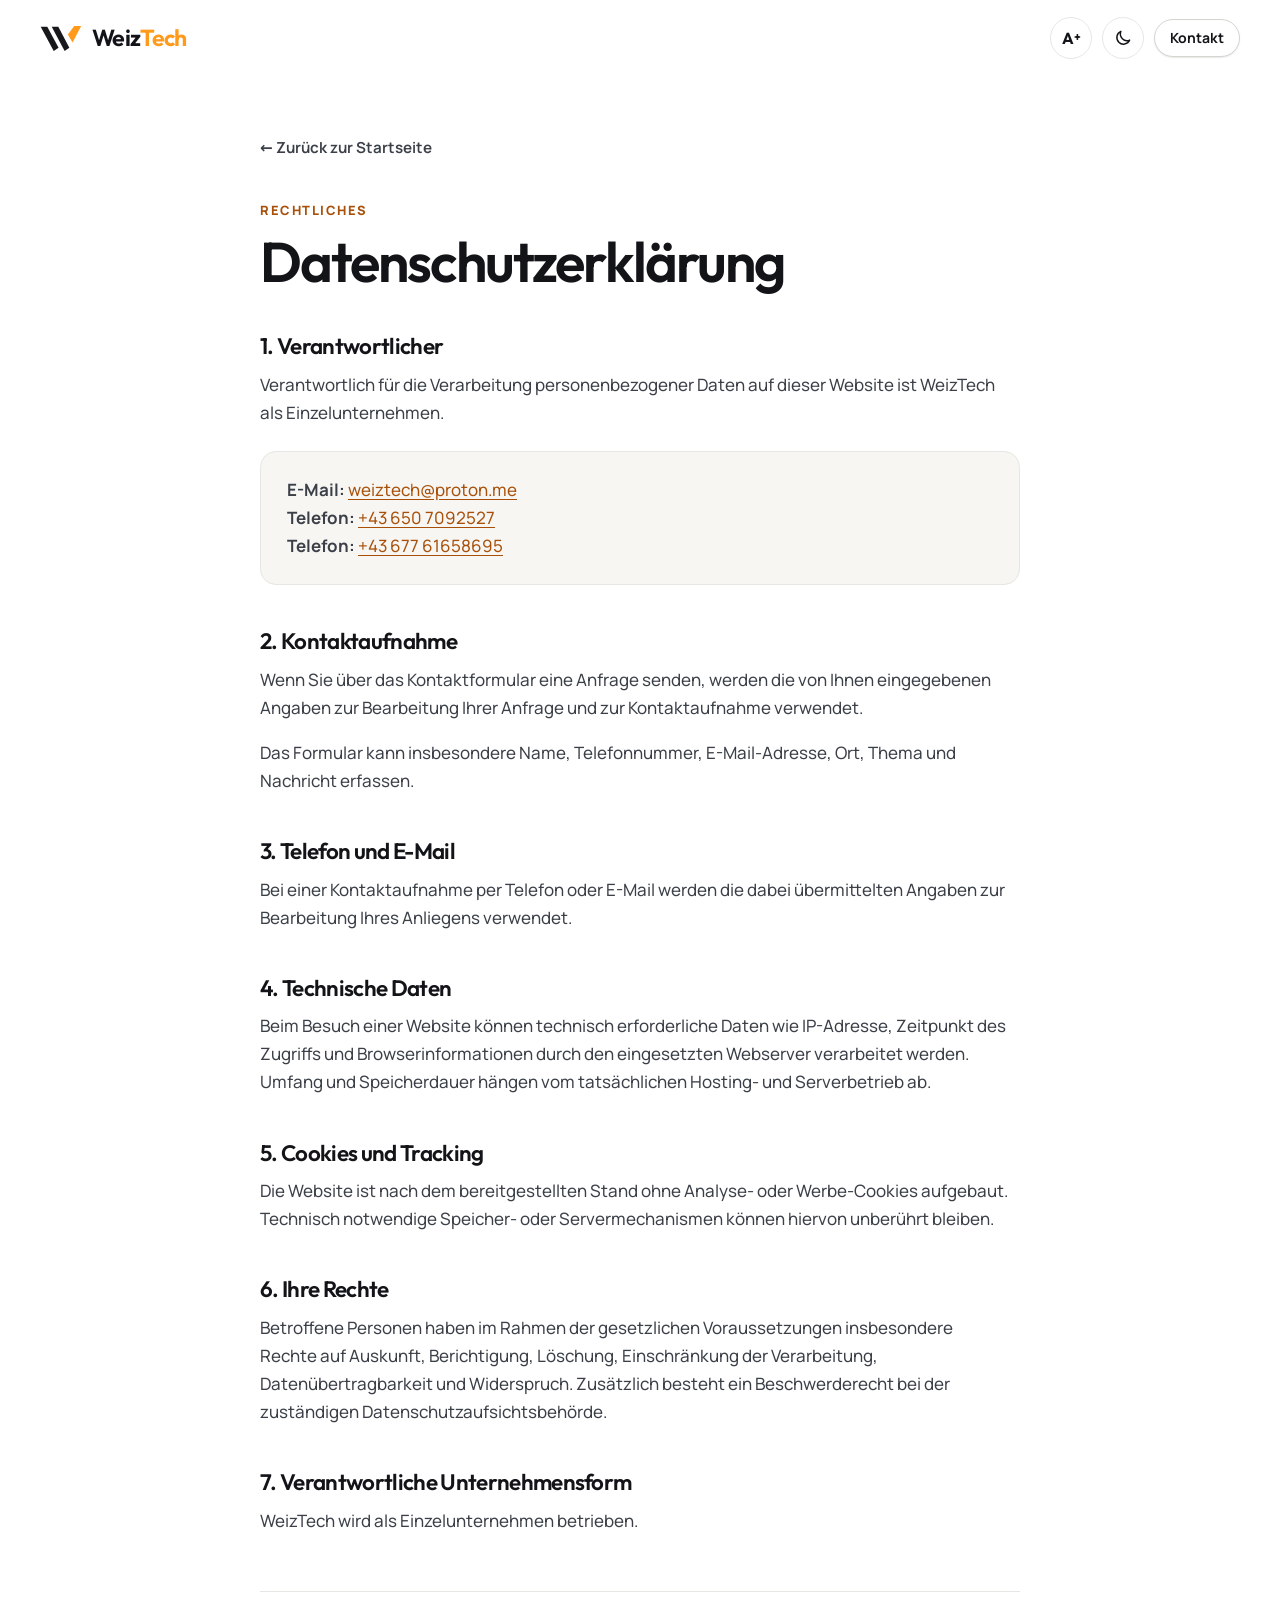
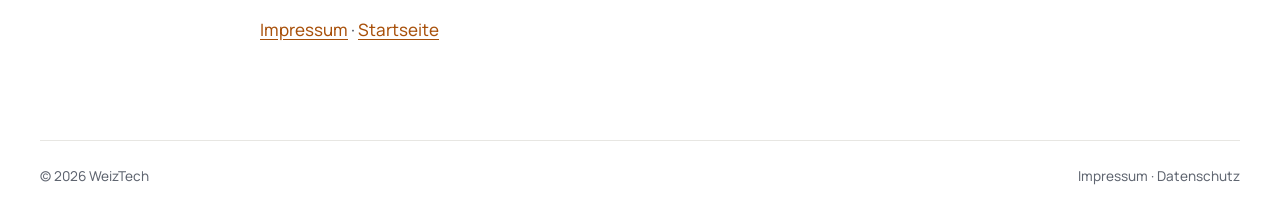
==== commit f0343724: "Add files via upload" ====
--- a/datenschutz.html
+++ b/datenschutz.html
@@ -3,7 +3,7 @@
 <head>
   <meta charset="utf-8">
   <meta name="viewport" content="width=device-width, initial-scale=1">
-  <script>try{var t=localStorage.getItem('weiztech-theme');if(t==='dark'||t==='light')document.documentElement.dataset.theme=t;}catch(e){}</script>
+  <script>try{var t=localStorage.getItem('weiztech-theme');if(t==='dark'||t==='light')document.documentElement.dataset.theme=t;if(localStorage.getItem('weiztech-text')==='large')document.documentElement.dataset.text='large';}catch(e){}</script>
   <meta name="robots" content="index,follow">
   <meta name="theme-color" content="#ffffff">
   <meta name="view-transition" content="same-origin">
@@ -21,6 +21,9 @@
         <span class="brand-word" aria-hidden="true">Weiz<span>Tech</span></span>
       </a>
       <div class="header-actions">
+        <button class="icon-button text-toggle" type="button" id="text-toggle" aria-pressed="false" aria-label="Größere Schrift aktivieren" title="Schriftgröße">
+         <span class="text-toggle-glyph" aria-hidden="true">A<span>+</span></span>
+        </button>
         <button class="icon-button theme-toggle" type="button" id="theme-toggle" aria-label="Dunkles Design aktivieren" aria-pressed="false">
           <svg class="icon icon-moon" viewBox="0 0 24 24" aria-hidden="true"><path d="M20 14.5A8 8 0 0 1 9.5 4a8 8 0 1 0 10.5 10.5Z"/></svg>
           <svg class="icon icon-sun" viewBox="0 0 24 24" aria-hidden="true"><circle cx="12" cy="12" r="4"/><path d="M12 2.5v2M12 19.5v2M4.6 4.6 6 6M18 18l1.4 1.4M2.5 12h2M19.5 12h2M4.6 19.4 6 18M18 6l1.4-1.4"/></svg>
--- a/styles.css
+++ b/styles.css
@@ -64,9 +64,10 @@
 }
 
 /* Base */
+:root[data-text="large"]{font-size:115%}
 *,*::before,*::after{box-sizing:border-box}
-html{-webkit-text-size-adjust:100%;scroll-padding-top:calc(var(--header-h) + 16px)}
-body{margin:0;background:var(--bg);color:var(--ink);font-family:var(--font-body);font-size:17px;line-height:1.65;font-weight:450;font-feature-settings:"ss01","cv11";-webkit-font-smoothing:antialiased;-moz-osx-font-smoothing:grayscale;text-rendering:optimizeLegibility;overflow-x:clip;transition:background-color .3s var(--ease),color .3s var(--ease)}
+html{-webkit-text-size-adjust:100%;transition:font-size .2s;scroll-padding-top:calc(var(--header-h) + 16px)}
+body{margin:0;background:var(--bg);color:var(--ink);font-family:var(--font-body);font-size:1.0625rem;line-height:1.65;font-weight:450;font-feature-settings:"ss01","cv11";-webkit-font-smoothing:antialiased;-moz-osx-font-smoothing:grayscale;text-rendering:optimizeLegibility;overflow-x:clip;transition:background-color .3s var(--ease),color .3s var(--ease)}
 img,svg{display:block;max-width:100%}
 a{color:inherit;text-decoration:none}
 button,input,select,textarea{font:inherit;color:inherit}
@@ -81,6 +82,7 @@
 p,li,dd{text-wrap:pretty}
 .icon{width:20px;height:20px;flex:none;fill:none;stroke:currentColor;stroke-width:1.75;stroke-linecap:round;stroke-linejoin:round}
 [hidden]{display:none!important}
+.promo-ended [data-promo],:root:not(.promo-ended) [data-regular]{display:none!important}
 ::selection{background:var(--brand);color:var(--on-brand)}
 :focus-visible{outline:2px solid var(--focus);outline-offset:3px;border-radius:6px}
 .visually-hidden{position:absolute!important;width:1px;height:1px;padding:0;margin:-1px;overflow:hidden;clip:rect(0 0 0 0);white-space:nowrap;border:0}
@@ -133,6 +135,7 @@
 :root[data-theme="dark"] .stage-tabs-indicator,:root[data-theme="dark"] .segmented-indicator{background:var(--surface-3);box-shadow:0 0 0 1px var(--line-strong)}
 :root[data-theme="dark"] .hero::before{opacity:.55}
 .hide-sm{display:inline}
+.show-sm{display:none}
 
 /* Announcement + header */
 .announcement{background:var(--ink);color:var(--bg)}
@@ -154,6 +157,9 @@
 .theme-toggle .icon-sun{display:none}
 :root[data-theme="dark"] .theme-toggle .icon-sun{display:block}
 :root[data-theme="dark"] .theme-toggle .icon-moon{display:none}
+.text-toggle-glyph{font-family:var(--font-display);font-weight:700;font-size:1rem;line-height:1;letter-spacing:-.02em}
+.text-toggle-glyph span{font-size:.75em;margin-left:1px;vertical-align:.25em}
+.text-toggle[aria-pressed="true"]{background:var(--ink);color:var(--bg);border-color:var(--ink)}
 .menu-toggle{display:none}
 .menu-toggle span{display:block;width:18px;height:1.75px;background:currentColor;border-radius:2px;transition:transform .25s var(--ease);grid-area:1/1}
 .menu-toggle span:first-child{transform:translateY(-3.5px)}
@@ -241,6 +247,34 @@
 .callout p{margin:0;flex:1;color:var(--ink-2)}
 .callout p strong{color:var(--ink)}
 .callout-icon{display:grid;place-items:center;width:44px;height:44px;border-radius:12px;background:var(--surface);color:var(--brand-ink);flex:none;box-shadow:var(--shadow-sm)}
+
+/* Problem helper */
+.section-compact{padding-top:0}
+.finder{display:grid;grid-template-columns:minmax(0,1.1fr) minmax(0,.9fr);gap:40px;padding:40px;border-radius:var(--radius-lg);background:var(--bg-tint);border:1px solid var(--line)}
+.finder-intro h2{margin-bottom:14px}
+.finder-options{display:grid;grid-template-columns:repeat(2,minmax(0,1fr));gap:10px;margin-top:28px}
+.finder-options button{display:flex;align-items:center;gap:12px;min-height:56px;padding:12px 16px;border-radius:14px;border:1px solid var(--line);background:var(--surface);box-shadow:var(--shadow-sm);text-align:left;font-size:.95rem;font-weight:650;line-height:1.3;color:var(--ink);transition:border-color .2s,box-shadow .2s,background-color .2s,transform .2s var(--ease)}
+.finder-options button .icon{color:var(--brand-ink);flex:none}
+.finder-options button:hover{border-color:var(--line-strong);transform:translateY(-1px)}
+.finder-options button[aria-pressed="true"]{border-color:var(--brand);background:var(--brand-soft);box-shadow:0 0 0 3px color-mix(in srgb,var(--brand) 22%,transparent)}
+.finder-result{display:flex}
+.finder-empty,.finder-card{flex:1;padding:28px;border-radius:var(--radius);background:var(--surface);border:1px solid var(--line);box-shadow:var(--shadow-md)}
+.finder-empty{display:flex;flex-direction:column;justify-content:center;align-items:flex-start;gap:16px;color:var(--ink-2);border-style:dashed;box-shadow:none;background:transparent}
+.finder-empty p{margin:0}
+.finder-empty-icon,.finder-card-icon{display:grid;place-items:center;width:48px;height:48px;border-radius:14px;background:var(--brand-soft);color:var(--brand-ink)}
+.finder-card-icon.is-urgent{background:color-mix(in srgb,var(--danger) 14%,transparent);color:var(--danger)}
+.finder-card{animation:finder-in .35s var(--ease)}
+@keyframes finder-in{from{opacity:0;transform:translateY(8px)}}
+.finder-card h3{margin:18px 0 10px;font-size:1.4rem}
+.finder-card>p{color:var(--ink-2)}
+.finder-urgent{display:flex;align-items:center;gap:12px;margin:0 0 16px;padding:12px 14px;border-radius:12px;background:color-mix(in srgb,var(--danger) 9%,transparent);color:var(--ink);font-size:.95rem}
+.finder-urgent .icon{color:var(--danger)}
+.finder-facts{display:grid;grid-template-columns:1fr 1fr;gap:10px;margin:20px 0 12px}
+.finder-facts div{padding:14px 16px;border-radius:12px;background:var(--surface-2)}
+.finder-facts dt{display:flex;align-items:center;gap:6px;font-size:.8rem;font-weight:700;color:var(--muted)}
+.finder-facts dt .icon{width:15px;height:15px}
+.finder-facts dd{margin:4px 0 0;font-family:var(--font-display);font-size:1.25rem;font-weight:600;letter-spacing:-.01em;font-variant-numeric:tabular-nums}
+.finder-actions{display:flex;flex-wrap:wrap;gap:10px;margin-top:20px}
 
 /* Steps */
 .steps{position:relative;display:grid;grid-template-columns:repeat(3,1fr);gap:20px;counter-reset:step}
@@ -344,6 +378,8 @@
 .contact-tile small{font-size:.85rem;color:var(--muted)}
 .contact-tile strong{font-size:1.05rem;font-weight:750;overflow-wrap:anywhere}
 .contact-tile-icon{display:grid;place-items:center;width:44px;height:44px;border-radius:12px;background:var(--brand-soft);color:var(--brand-ink);flex:none}
+.contact-tile-icon-wa{background:var(--success-soft);color:var(--success)}
+.faq-intro .contact-tile+.contact-tile{margin-top:10px}
 .contact-tile-arrow{margin-left:auto;color:var(--muted);transition:transform .2s var(--ease),color .2s}
 .contact-tile:hover .contact-tile-arrow{transform:translateX(3px);color:var(--ink)}
 .contact-form{display:grid;gap:18px;padding:32px;border-radius:var(--radius-lg);background:var(--surface);border:1px solid var(--line);box-shadow:var(--shadow-lg)}
@@ -417,6 +453,7 @@
   .overview-item:nth-child(3){border-left:0}
   .overview-item:nth-child(n+3){border-top:1px solid var(--line)}
   .services-grid{grid-template-columns:repeat(2,1fr)}
+  .finder{grid-template-columns:1fr;padding:28px}
   .steps{grid-template-columns:1fr;max-width:560px;margin-inline:auto}
   .steps::before{display:none}
   .step{text-align:left;display:grid;grid-template-columns:auto 1fr;column-gap:18px;padding:24px}
@@ -428,14 +465,17 @@
   .about-grid .map-card{order:2}
 }
 @media (max-width:640px){
-  body{font-size:16px}
+  body{font-size:1rem}
   .container{width:calc(100% - 32px)}
   .announcement-inner{min-height:40px;font-size:.8rem}
   .announcement .pill{display:none}
   .announcement a{display:none}
   .hide-sm{display:none}
+  .show-sm{display:inline}
   .overview-item dt{font-size:.8rem}
   .brand-word{font-size:1.3rem}
+  .header-actions{gap:6px}
+  .header-actions .icon-button{width:40px;height:40px}
   .brand-mark{width:36px;height:23px}
   .hero{padding:28px 0 48px}
   .chip{font-size:.8rem;margin-bottom:22px}
@@ -451,6 +491,10 @@
   .overview-item{padding:20px}
   .figure{font-size:1.6rem}
   .services-grid{grid-template-columns:1fr}
+  .finder{padding:20px;margin-inline:-4px}
+  .finder-options{grid-template-columns:1fr}
+  .finder-empty,.finder-card{padding:20px}
+  .finder-actions .button{flex:1 1 100%}
   .service-body{padding:20px 22px 22px}
   .callout{flex-direction:column;align-items:flex-start;gap:14px}
   .section-head{margin-bottom:40px}
@@ -462,8 +506,10 @@
   .footer-grid{grid-template-columns:1fr 1fr;gap:32px}
   .footer-brand{grid-column:1/-1}
   .site-footer{padding-bottom:104px}
-  .mobile-cta{position:fixed;z-index:45;left:12px;right:12px;bottom:max(12px,env(safe-area-inset-bottom));display:grid;grid-template-columns:1fr 1.4fr;gap:8px;padding:8px;border-radius:999px;background:color-mix(in srgb,var(--surface) 90%,transparent);backdrop-filter:blur(14px);-webkit-backdrop-filter:blur(14px);border:1px solid var(--line);box-shadow:var(--shadow-lg);transition:transform .3s var(--ease),opacity .3s}
-  .mobile-cta .button{min-height:46px}
+  .mobile-cta{position:fixed;z-index:45;left:12px;right:12px;bottom:max(12px,env(safe-area-inset-bottom));display:grid;grid-template-columns:1fr 1fr 1fr;gap:6px;padding:6px;border-radius:999px;background:color-mix(in srgb,var(--surface) 90%,transparent);backdrop-filter:blur(14px);-webkit-backdrop-filter:blur(14px);border:1px solid var(--line);box-shadow:var(--shadow-lg);transition:transform .3s var(--ease),opacity .3s}
+  .mobile-cta .button{min-height:46px;padding:0 8px;font-size:15px;gap:6px;min-width:0}
+  .mobile-cta .button .icon{width:17px;height:17px}
+  .mobile-cta.mobile-cta-two{grid-template-columns:1fr 1.4fr}
   .mobile-cta.is-hidden{transform:translateY(140%);opacity:0;pointer-events:none}
 }
 @media (prefers-reduced-motion:reduce){
